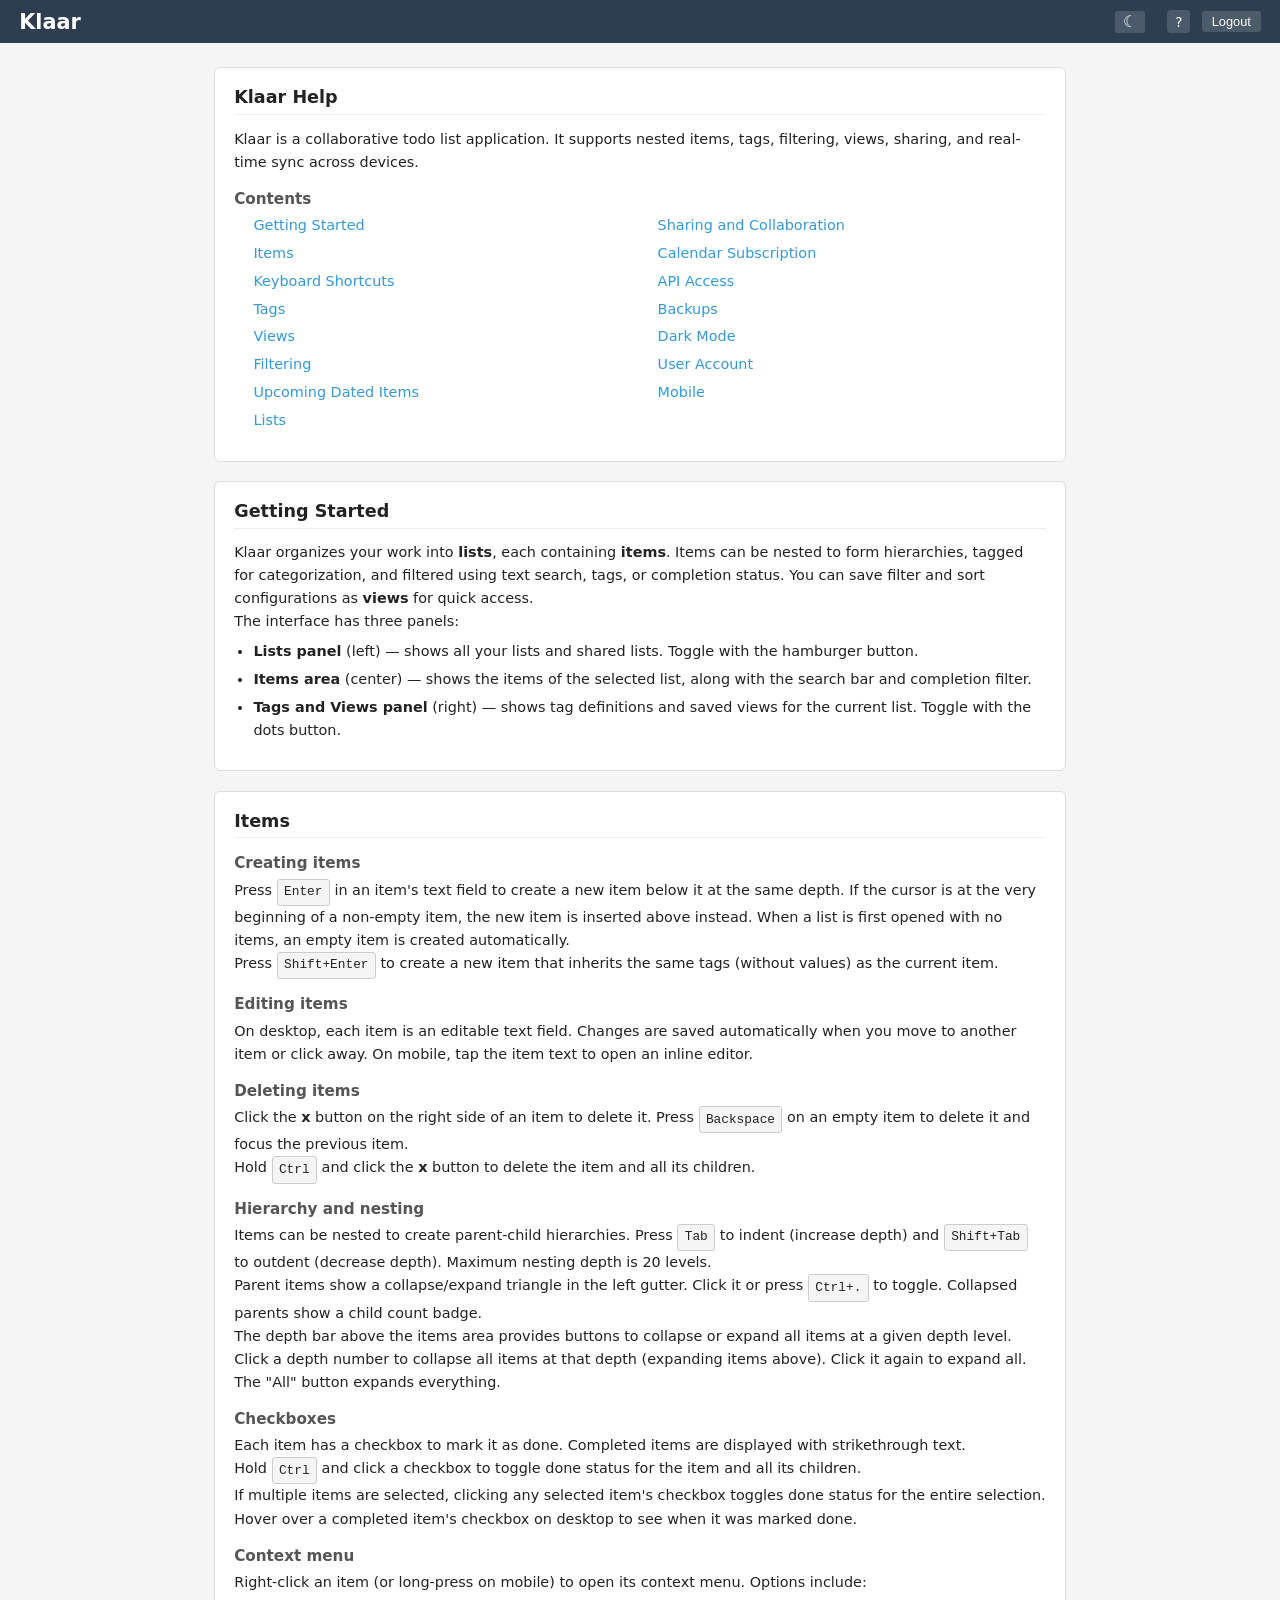
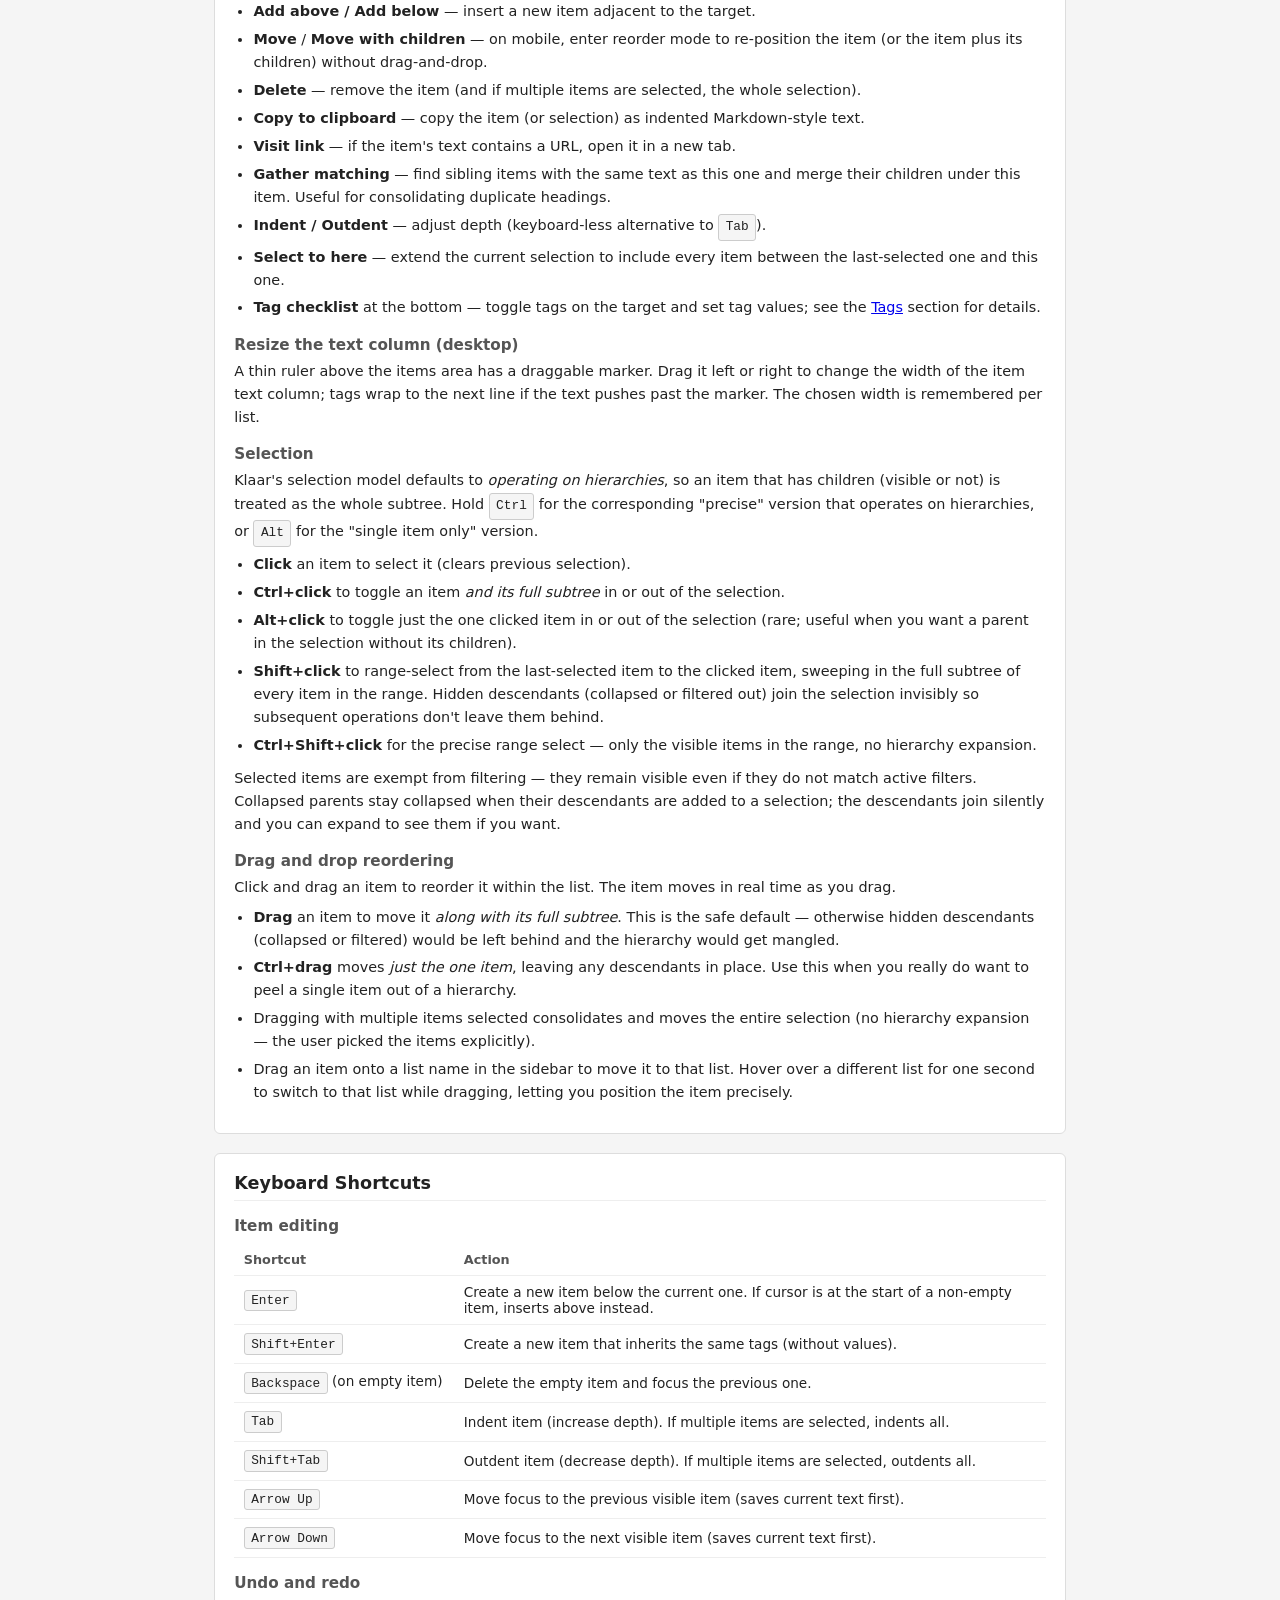
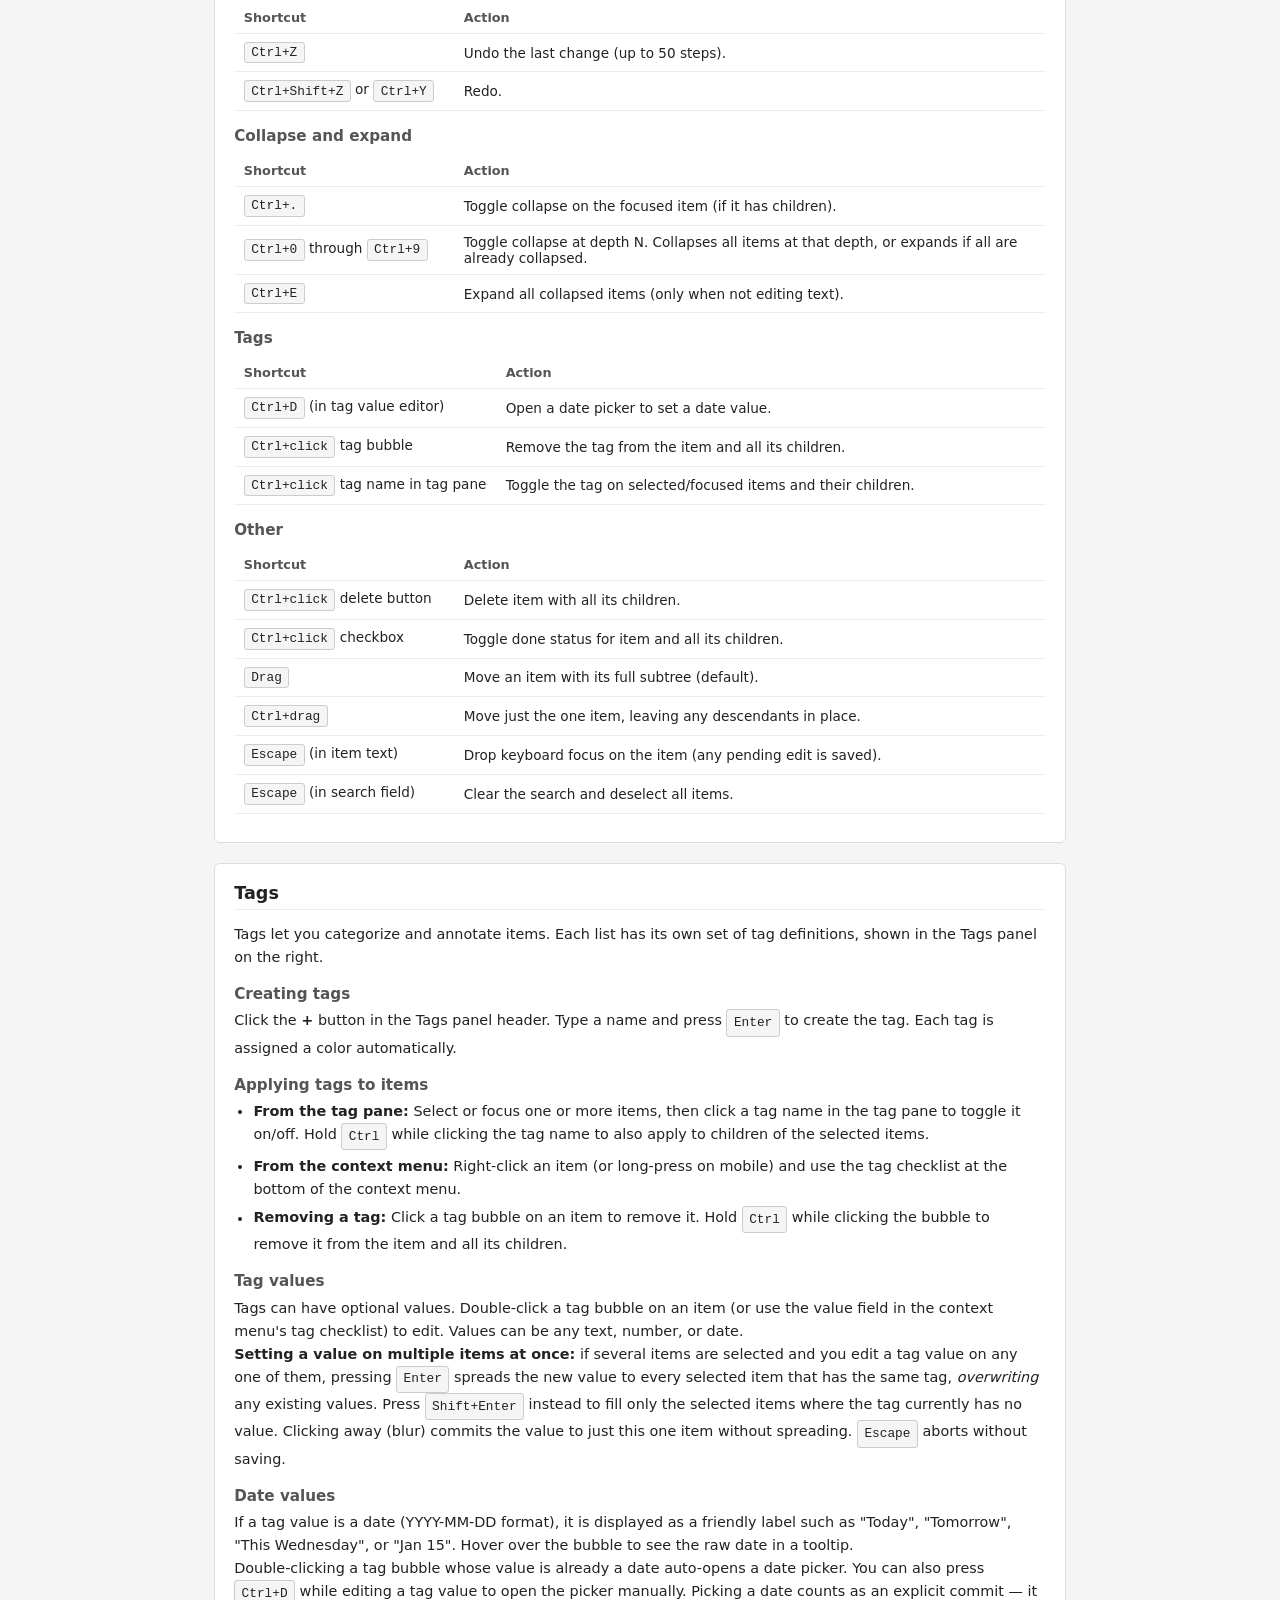
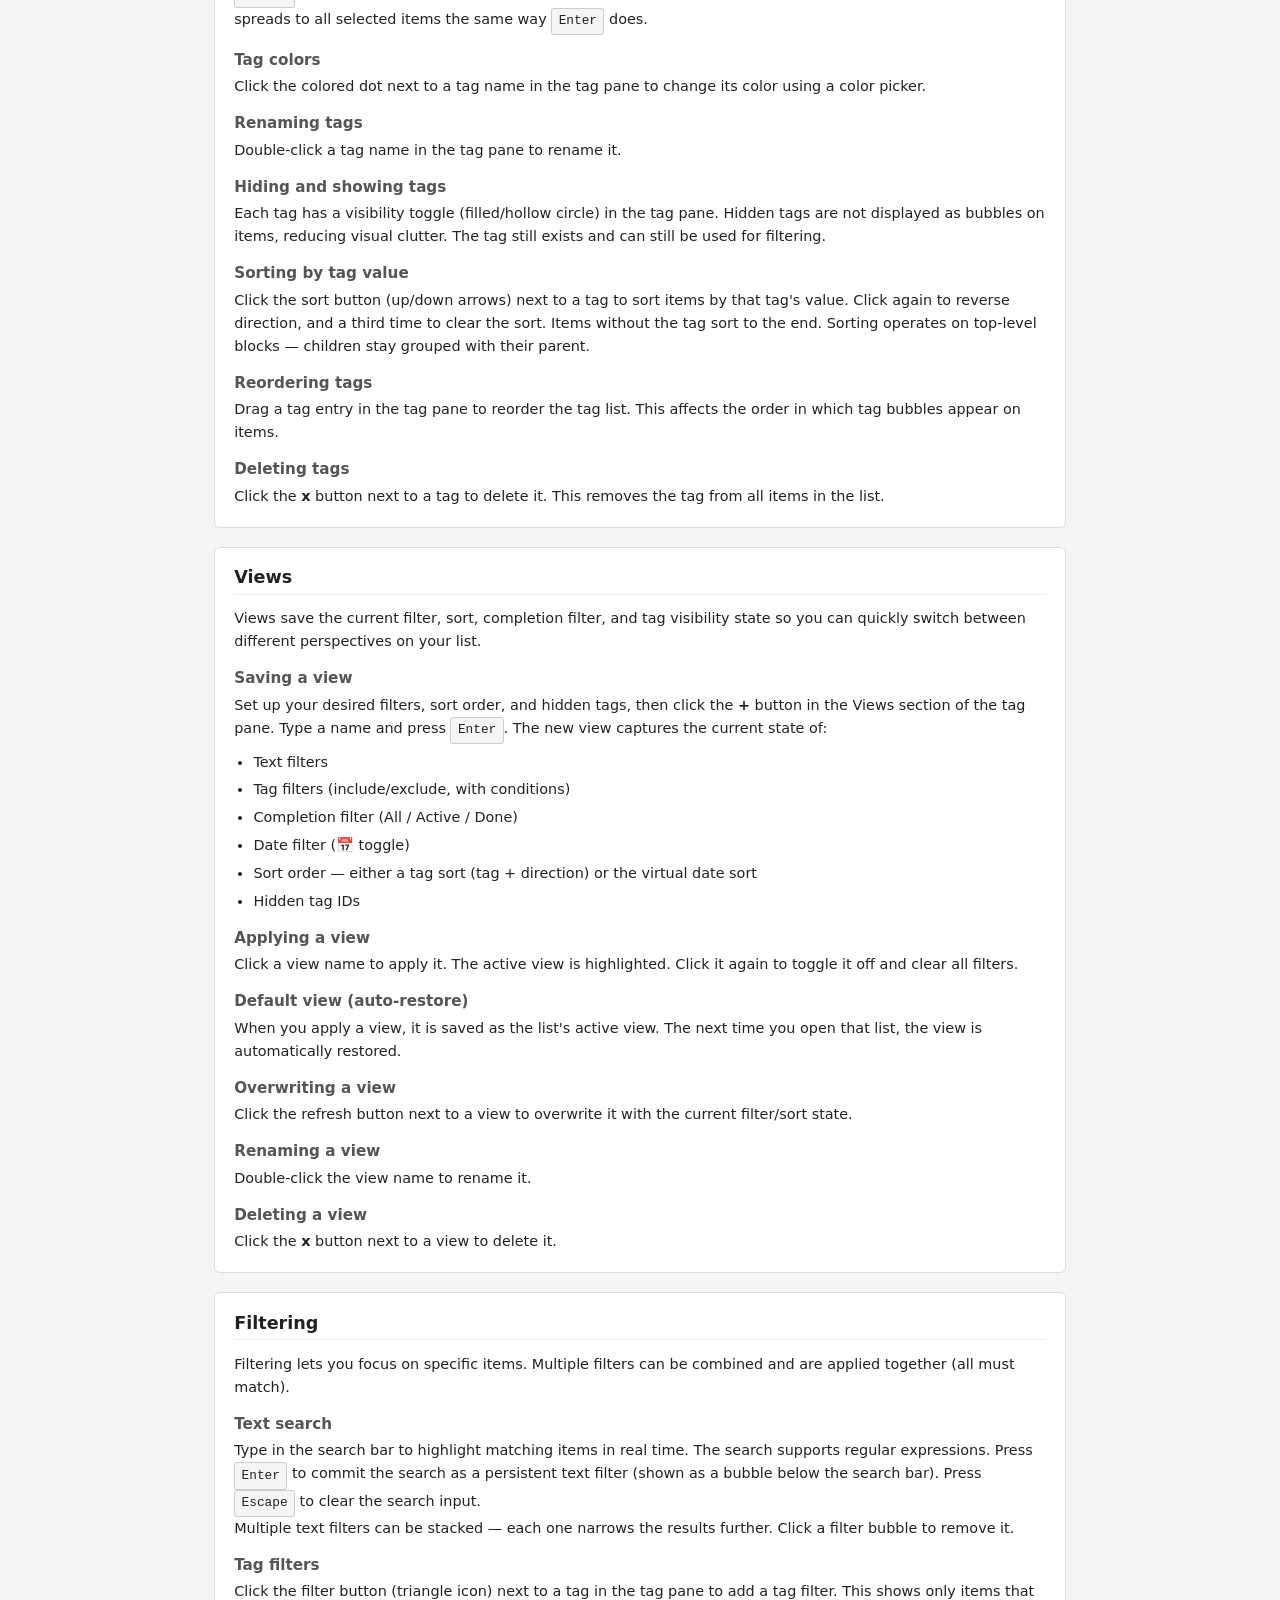
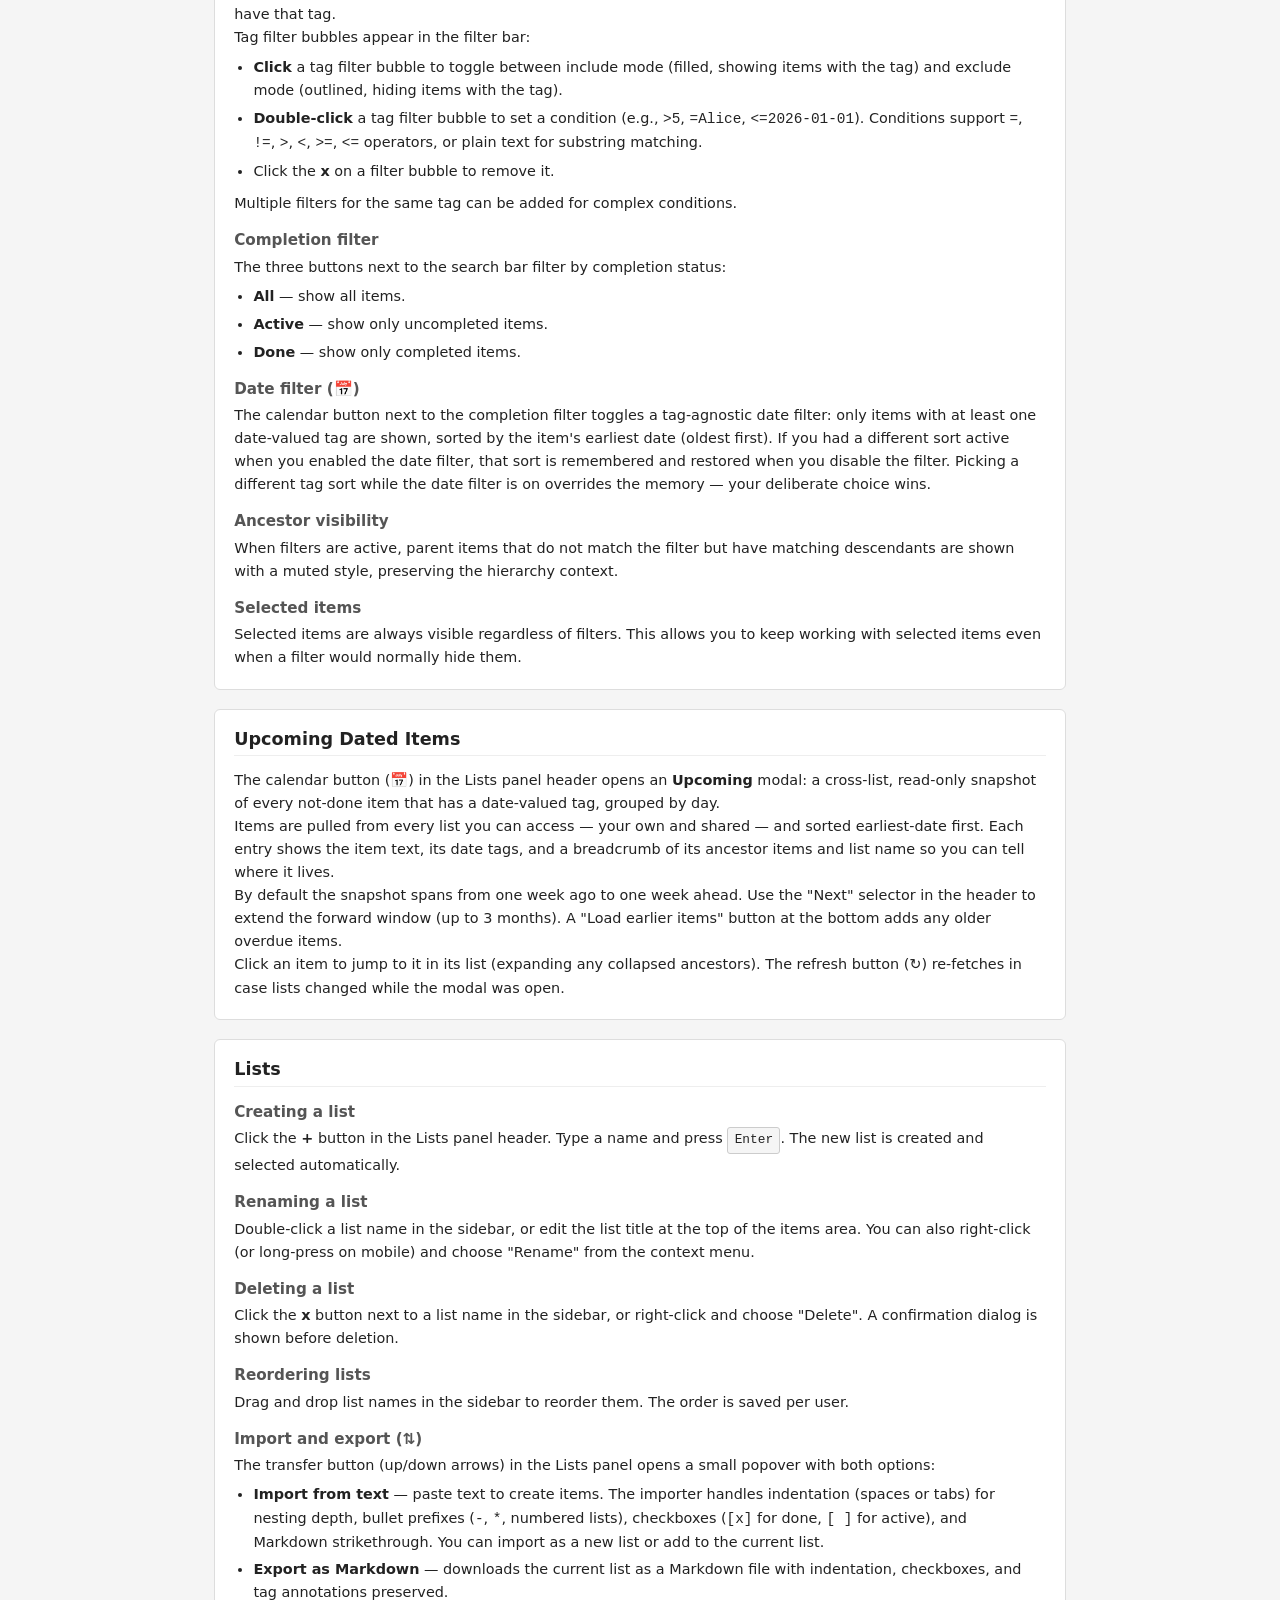
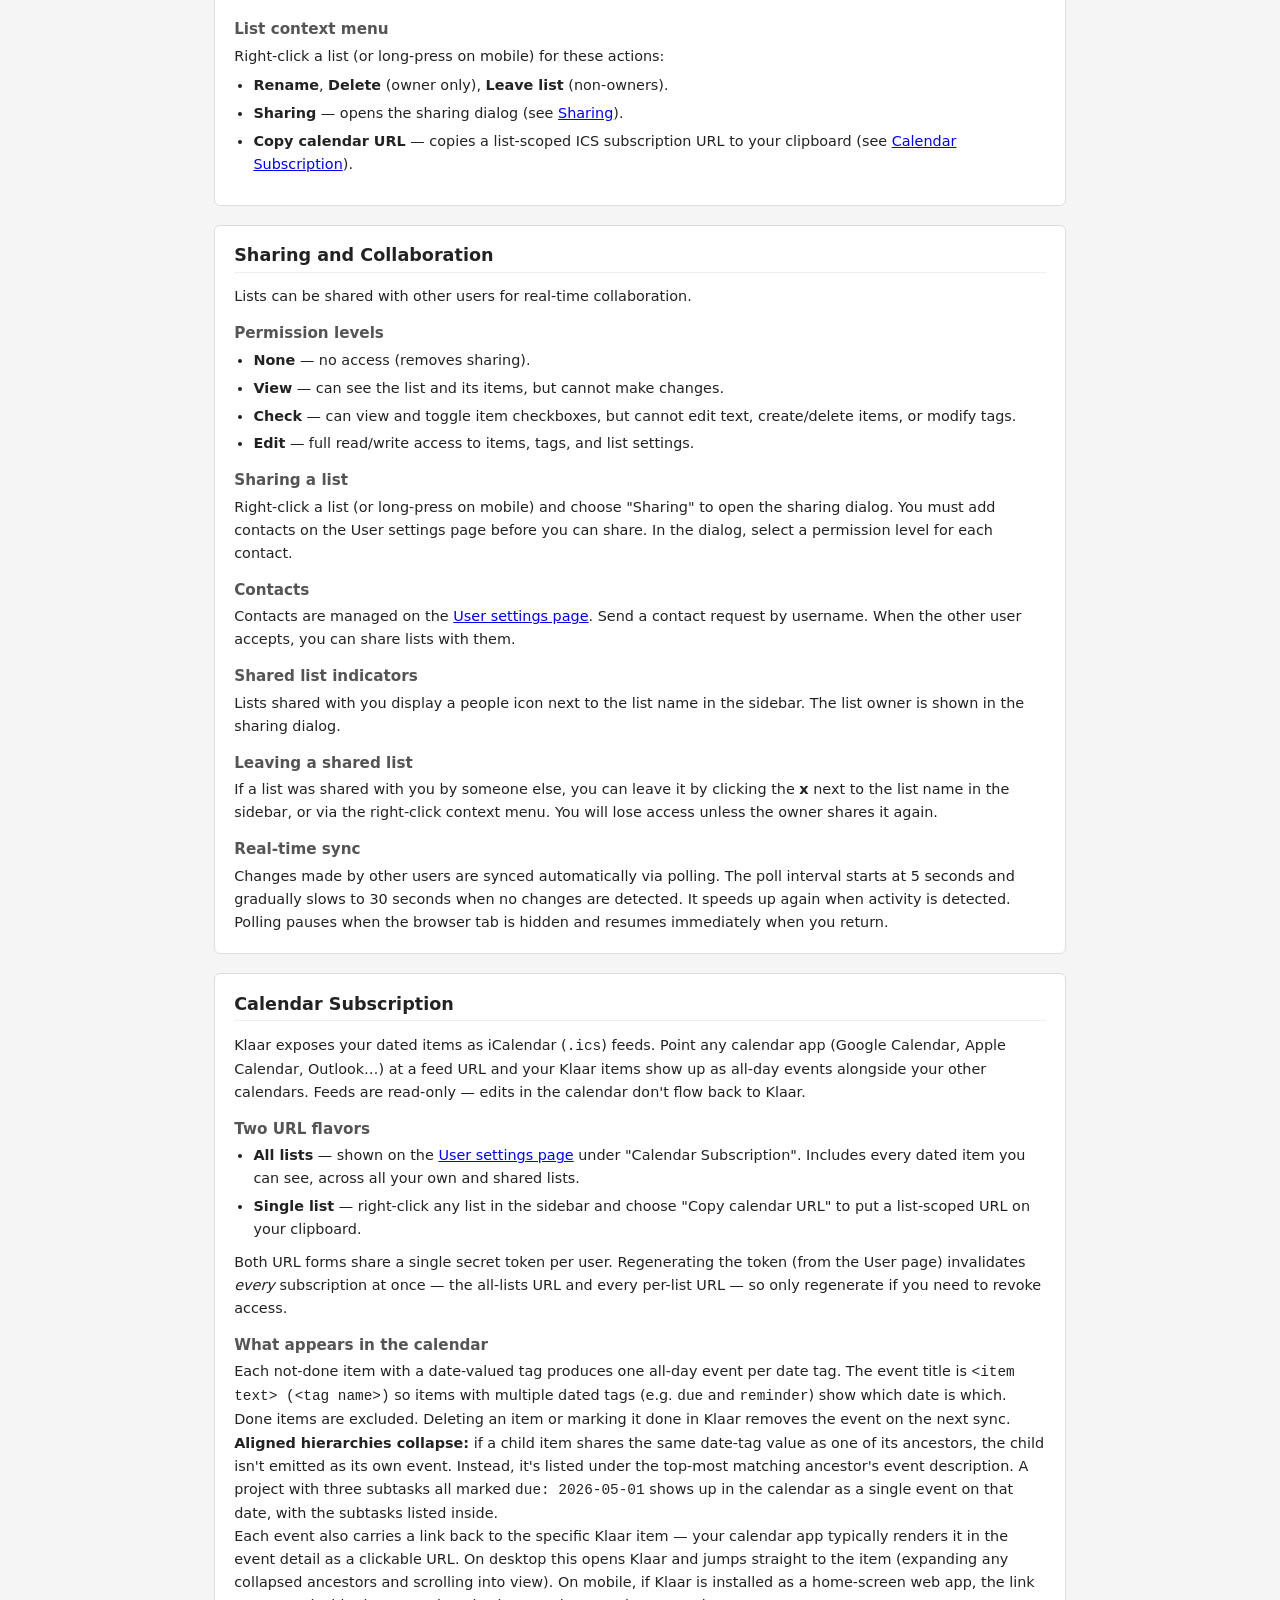
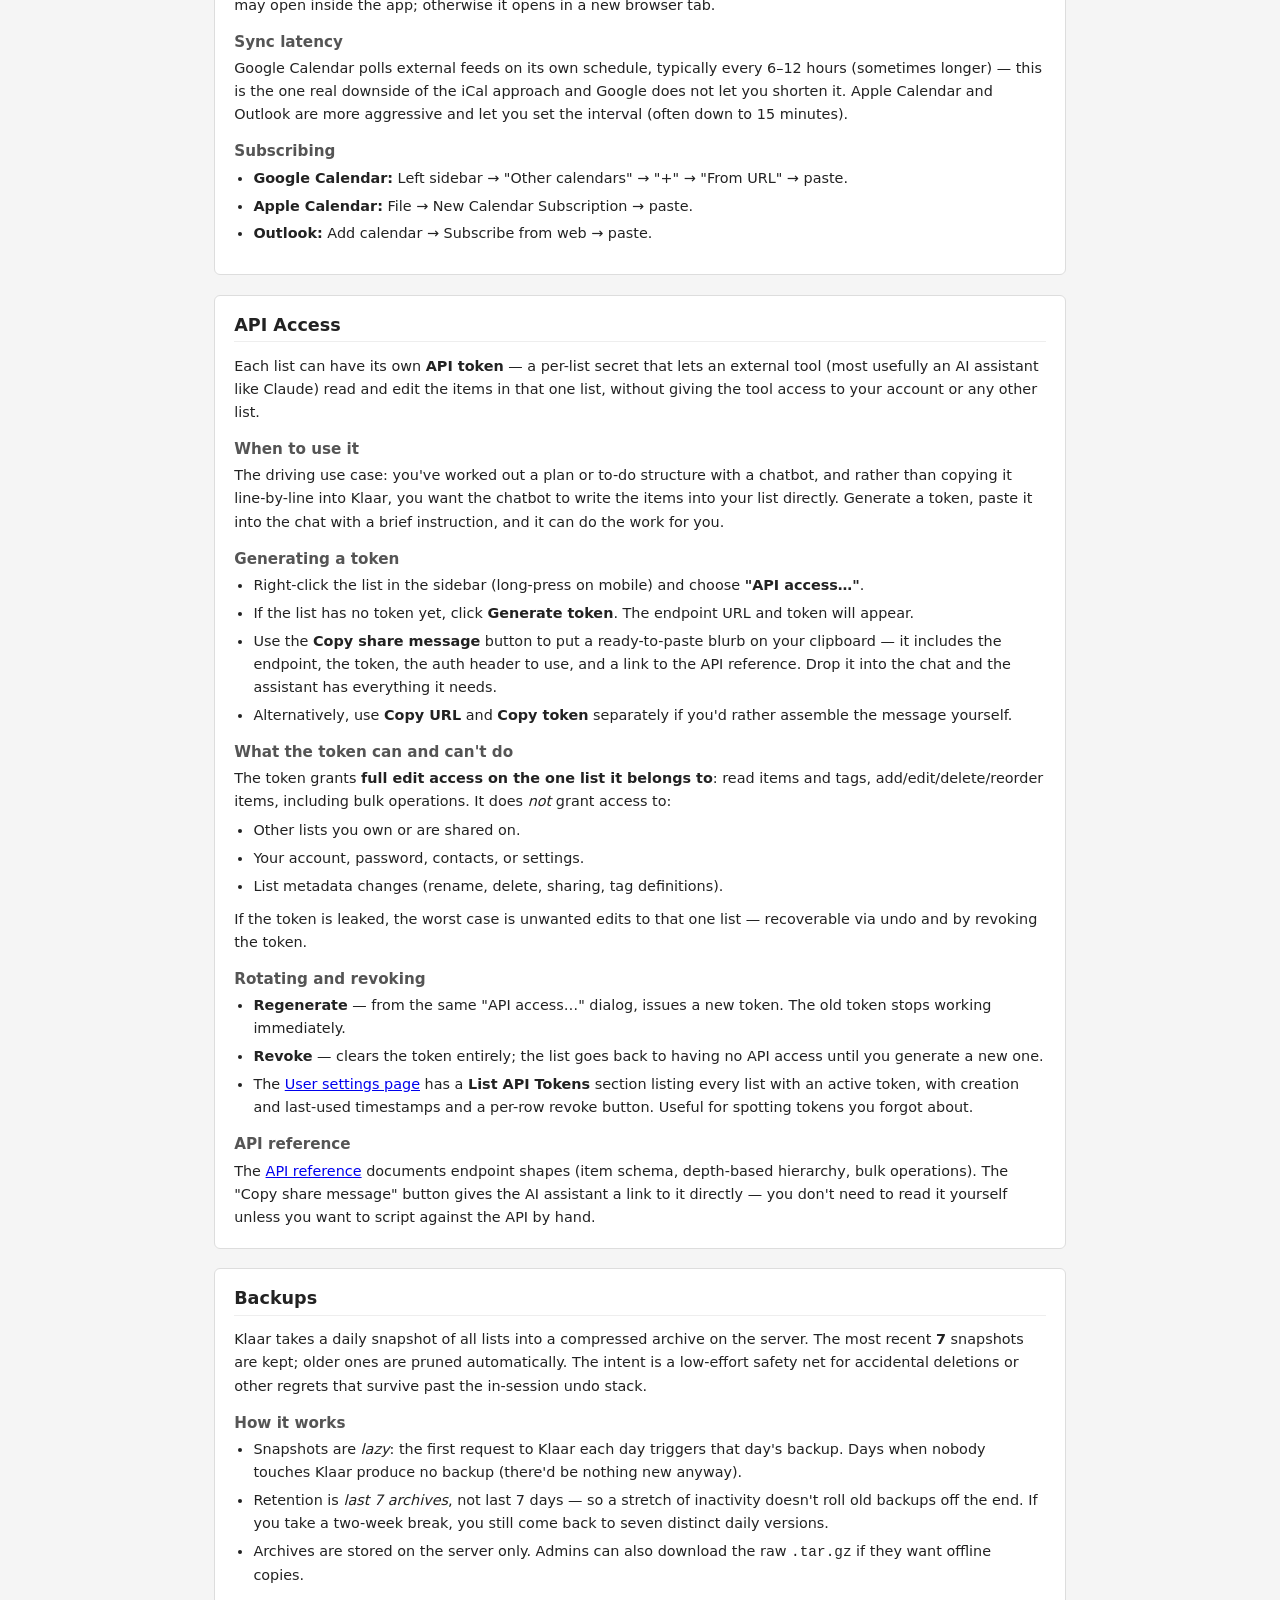
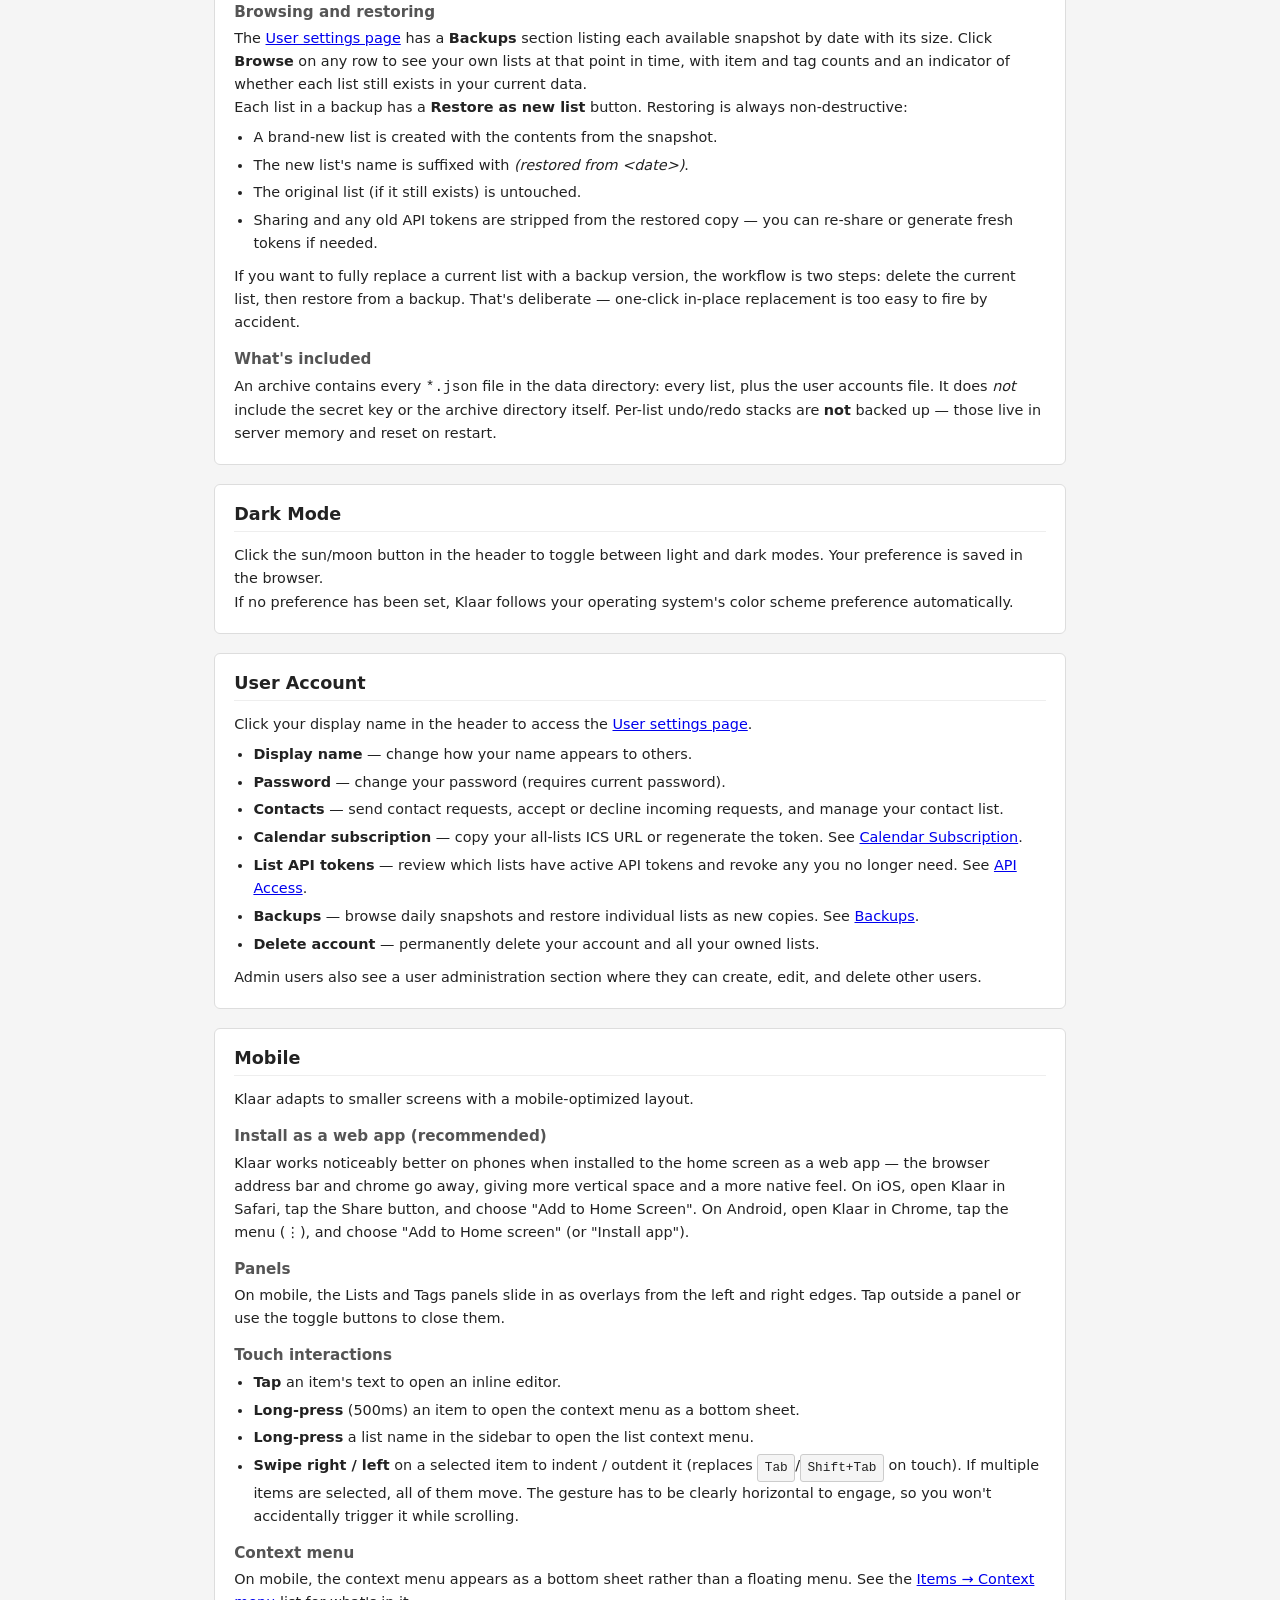
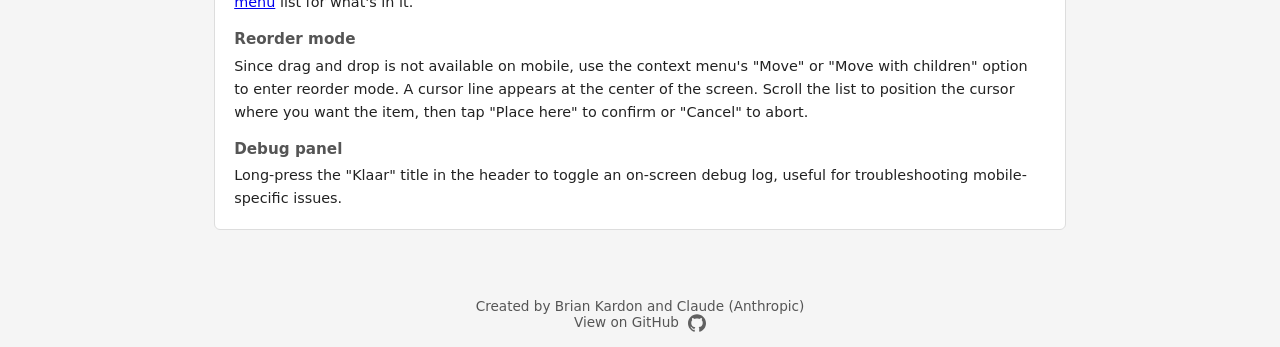
==== static/help.html @ efba0e30 "Auto-blur item text on multi-select; Escape to drop focus (v0.16.4) When a click expands the selecti" ====
<!DOCTYPE html>
<html lang="en">
<head>
  <meta charset="UTF-8">
  <meta name="viewport" content="width=device-width, initial-scale=1.0">
  <title>Klaar - Help</title>
  <link rel="icon" type="image/png" href="/static/favicon.png">
  <link rel="stylesheet" href="/static/style.css">
  <script>
    (function() {
      var t = localStorage.getItem("klaar-theme");
      if (t) document.documentElement.setAttribute("data-theme", t);
      else if (matchMedia("(prefers-color-scheme: dark)").matches)
        document.documentElement.setAttribute("data-theme", "dark");
    })();
  </script>
  <style>
    main.help-main {
      display: block;
      max-width: 900px;
      margin: 0 auto;
      padding: 1.5rem;
      height: auto;
      overflow-y: auto;
    }

    .section {
      background: var(--bg-sidebar);
      border: 1px solid var(--border-light);
      border-radius: 6px;
      padding: 1.2rem;
      margin-bottom: 1.2rem;
    }

    .section h2 {
      font-size: 1.1rem;
      font-weight: 600;
      margin-bottom: 0.8rem;
      padding-bottom: 0.4rem;
      border-bottom: 1px solid var(--border-lighter);
    }

    .section h3 {
      font-size: 0.95rem;
      font-weight: 600;
      margin-top: 1rem;
      margin-bottom: 0.4rem;
      color: var(--text-secondary);
    }

    .section p, .section li {
      font-size: 0.9rem;
      color: var(--text-primary);
      line-height: 1.6;
    }

    .section ul {
      margin: 0.4rem 0 0.6rem 1.2rem;
      padding: 0;
    }

    .section li {
      margin-bottom: 0.3rem;
    }

    kbd {
      display: inline-block;
      padding: 0.15rem 0.4rem;
      font-size: 0.8rem;
      font-family: monospace;
      color: var(--text-primary);
      background: var(--bg-body);
      border: 1px solid var(--border-input);
      border-radius: 3px;
      white-space: nowrap;
    }

    .shortcut-table {
      width: 100%;
      border-collapse: collapse;
      font-size: 0.85rem;
      margin: 0.6rem 0;
    }

    .shortcut-table th,
    .shortcut-table td {
      text-align: left;
      padding: 0.5rem 0.6rem;
      border-bottom: 1px solid var(--border-lighter);
    }

    .shortcut-table th {
      font-weight: 600;
      color: var(--text-secondary);
      font-size: 0.8rem;
    }

    .shortcut-table tr:hover td {
      background: var(--bg-item-hover);
    }

    .shortcut-table td:first-child {
      white-space: nowrap;
      width: 220px;
    }

    header {
      position: sticky;
      top: 0;
      z-index: 100;
    }


    .toc {
      list-style: none;
      padding: 0;
      margin: 0;
      columns: 2;
    }

    .toc li {
      margin-bottom: 0.3rem;
    }

    .toc a {
      color: var(--accent-primary);
      text-decoration: none;
      font-size: 0.9rem;
    }

    .toc a:hover {
      text-decoration: underline;
    }

    .help-footer {
      text-align: center;
      padding: 1.5rem 0;
      font-size: 0.85rem;
      color: var(--text-secondary);
    }

    .help-footer a {
      color: var(--text-secondary);
      text-decoration: none;
    }

    .help-footer a:hover {
      color: var(--text-primary);
    }

    .github-icon {
      display: inline-block;
      vertical-align: middle;
      width: 18px;
      height: 18px;
      margin-left: 0.3rem;
      opacity: 0.6;
    }

    .help-footer a:hover .github-icon {
      opacity: 1;
    }

    [data-theme="dark"] .github-icon {
      filter: invert(1);
    }

    @media (prefers-color-scheme: dark) {
      :root:not([data-theme="light"]) .github-icon {
        filter: invert(1);
      }
    }

    .hidden { display: none !important; }

    @media (max-width: 768px) {
      main.help-main {
        padding: 1rem;
      }

      .toc {
        columns: 1;
      }

      .shortcut-table td:first-child {
        width: auto;
      }
    }
  </style>
</head>
<body>
  <header>
    <div class="header-left">
      <a href="/" style="color: inherit; text-decoration: none; font-size: 1.3rem; font-weight: 600;">Klaar</a>
    </div>
    <div class="header-right">
      <button id="btn-theme-toggle" title="Toggle dark mode"></button>
      <a id="user-display" href="/user" style="color: inherit; text-decoration: none;"></a>
      <a href="/help" title="Help" style="color: inherit; text-decoration: none; background: var(--header-btn-bg); border: none; border-radius: 4px; padding: 0.2rem 0.5rem; font-size: 0.85rem; cursor: pointer;">?</a>
      <button id="btn-logout" title="Log out">Logout</button>
    </div>
  </header>

  <main class="help-main">

    <!-- Table of Contents -->
    <div class="section">
      <h2>Klaar Help</h2>
      <p>Klaar is a collaborative todo list application. It supports nested items, tags, filtering, views, sharing, and real-time sync across devices.</p>
      <h3>Contents</h3>
      <ul class="toc">
        <li><a href="#getting-started">Getting Started</a></li>
        <li><a href="#items">Items</a></li>
        <li><a href="#keyboard-shortcuts">Keyboard Shortcuts</a></li>
        <li><a href="#tags">Tags</a></li>
        <li><a href="#views">Views</a></li>
        <li><a href="#filtering">Filtering</a></li>
        <li><a href="#upcoming">Upcoming Dated Items</a></li>
        <li><a href="#lists">Lists</a></li>
        <li><a href="#sharing">Sharing and Collaboration</a></li>
        <li><a href="#calendar">Calendar Subscription</a></li>
        <li><a href="#api-access">API Access</a></li>
        <li><a href="#backups">Backups</a></li>
        <li><a href="#dark-mode">Dark Mode</a></li>
        <li><a href="#user-account">User Account</a></li>
        <li><a href="#mobile">Mobile</a></li>
      </ul>
    </div>

    <!-- Getting Started -->
    <div class="section" id="getting-started">
      <h2>Getting Started</h2>
      <p>Klaar organizes your work into <strong>lists</strong>, each containing <strong>items</strong>. Items can be nested to form hierarchies, tagged for categorization, and filtered using text search, tags, or completion status. You can save filter and sort configurations as <strong>views</strong> for quick access.</p>
      <p>The interface has three panels:</p>
      <ul>
        <li><strong>Lists panel</strong> (left) &mdash; shows all your lists and shared lists. Toggle with the hamburger button.</li>
        <li><strong>Items area</strong> (center) &mdash; shows the items of the selected list, along with the search bar and completion filter.</li>
        <li><strong>Tags and Views panel</strong> (right) &mdash; shows tag definitions and saved views for the current list. Toggle with the dots button.</li>
      </ul>
    </div>

    <!-- Items -->
    <div class="section" id="items">
      <h2>Items</h2>

      <h3>Creating items</h3>
      <p>Press <kbd>Enter</kbd> in an item's text field to create a new item below it at the same depth. If the cursor is at the very beginning of a non-empty item, the new item is inserted above instead. When a list is first opened with no items, an empty item is created automatically.</p>
      <p>Press <kbd>Shift+Enter</kbd> to create a new item that inherits the same tags (without values) as the current item.</p>

      <h3>Editing items</h3>
      <p>On desktop, each item is an editable text field. Changes are saved automatically when you move to another item or click away. On mobile, tap the item text to open an inline editor.</p>

      <h3>Deleting items</h3>
      <p>Click the <strong>x</strong> button on the right side of an item to delete it. Press <kbd>Backspace</kbd> on an empty item to delete it and focus the previous item.</p>
      <p>Hold <kbd>Ctrl</kbd> and click the <strong>x</strong> button to delete the item and all its children.</p>

      <h3>Hierarchy and nesting</h3>
      <p>Items can be nested to create parent-child hierarchies. Press <kbd>Tab</kbd> to indent (increase depth) and <kbd>Shift+Tab</kbd> to outdent (decrease depth). Maximum nesting depth is 20 levels.</p>
      <p>Parent items show a collapse/expand triangle in the left gutter. Click it or press <kbd>Ctrl+.</kbd> to toggle. Collapsed parents show a child count badge.</p>
      <p>The depth bar above the items area provides buttons to collapse or expand all items at a given depth level. Click a depth number to collapse all items at that depth (expanding items above). Click it again to expand all. The "All" button expands everything.</p>

      <h3>Checkboxes</h3>
      <p>Each item has a checkbox to mark it as done. Completed items are displayed with strikethrough text.</p>
      <p>Hold <kbd>Ctrl</kbd> and click a checkbox to toggle done status for the item and all its children.</p>
      <p>If multiple items are selected, clicking any selected item's checkbox toggles done status for the entire selection.</p>
      <p>Hover over a completed item's checkbox on desktop to see when it was marked done.</p>

      <h3>Context menu</h3>
      <p>Right-click an item (or long-press on mobile) to open its context menu. Options include:</p>
      <ul>
        <li><strong>Add above / Add below</strong> &mdash; insert a new item adjacent to the target.</li>
        <li><strong>Move</strong> / <strong>Move with children</strong> &mdash; on mobile, enter reorder mode to re-position the item (or the item plus its children) without drag-and-drop.</li>
        <li><strong>Delete</strong> &mdash; remove the item (and if multiple items are selected, the whole selection).</li>
        <li><strong>Copy to clipboard</strong> &mdash; copy the item (or selection) as indented Markdown-style text.</li>
        <li><strong>Visit link</strong> &mdash; if the item's text contains a URL, open it in a new tab.</li>
        <li><strong>Gather matching</strong> &mdash; find sibling items with the same text as this one and merge their children under this item. Useful for consolidating duplicate headings.</li>
        <li><strong>Indent / Outdent</strong> &mdash; adjust depth (keyboard-less alternative to <kbd>Tab</kbd>).</li>
        <li><strong>Select to here</strong> &mdash; extend the current selection to include every item between the last-selected one and this one.</li>
        <li><strong>Tag checklist</strong> at the bottom &mdash; toggle tags on the target and set tag values; see the <a href="#tags">Tags</a> section for details.</li>
      </ul>

      <h3>Resize the text column (desktop)</h3>
      <p>A thin ruler above the items area has a draggable marker. Drag it left or right to change the width of the item text column; tags wrap to the next line if the text pushes past the marker. The chosen width is remembered per list.</p>

      <h3>Selection</h3>
      <p>Klaar's selection model defaults to <em>operating on hierarchies</em>, so an item that has children (visible or not) is treated as the whole subtree. Hold <kbd>Ctrl</kbd> for the corresponding "precise" version that operates on hierarchies, or <kbd>Alt</kbd> for the "single item only" version.</p>
      <ul>
        <li><strong>Click</strong> an item to select it (clears previous selection).</li>
        <li><strong>Ctrl+click</strong> to toggle an item <em>and its full subtree</em> in or out of the selection.</li>
        <li><strong>Alt+click</strong> to toggle just the one clicked item in or out of the selection (rare; useful when you want a parent in the selection without its children).</li>
        <li><strong>Shift+click</strong> to range-select from the last-selected item to the clicked item, sweeping in the full subtree of every item in the range. Hidden descendants (collapsed or filtered out) join the selection invisibly so subsequent operations don't leave them behind.</li>
        <li><strong>Ctrl+Shift+click</strong> for the precise range select &mdash; only the visible items in the range, no hierarchy expansion.</li>
      </ul>
      <p>Selected items are exempt from filtering &mdash; they remain visible even if they do not match active filters. Collapsed parents stay collapsed when their descendants are added to a selection; the descendants join silently and you can expand to see them if you want.</p>

      <h3>Drag and drop reordering</h3>
      <p>Click and drag an item to reorder it within the list. The item moves in real time as you drag.</p>
      <ul>
        <li><strong>Drag</strong> an item to move it <em>along with its full subtree</em>. This is the safe default &mdash; otherwise hidden descendants (collapsed or filtered) would be left behind and the hierarchy would get mangled.</li>
        <li><strong>Ctrl+drag</strong> moves <em>just the one item</em>, leaving any descendants in place. Use this when you really do want to peel a single item out of a hierarchy.</li>
        <li>Dragging with multiple items selected consolidates and moves the entire selection (no hierarchy expansion &mdash; the user picked the items explicitly).</li>
        <li>Drag an item onto a list name in the sidebar to move it to that list. Hover over a different list for one second to switch to that list while dragging, letting you position the item precisely.</li>
      </ul>
    </div>

    <!-- Keyboard Shortcuts -->
    <div class="section" id="keyboard-shortcuts">
      <h2>Keyboard Shortcuts</h2>

      <h3>Item editing</h3>
      <table class="shortcut-table">
        <thead>
          <tr><th>Shortcut</th><th>Action</th></tr>
        </thead>
        <tbody>
          <tr><td><kbd>Enter</kbd></td><td>Create a new item below the current one. If cursor is at the start of a non-empty item, inserts above instead.</td></tr>
          <tr><td><kbd>Shift+Enter</kbd></td><td>Create a new item that inherits the same tags (without values).</td></tr>
          <tr><td><kbd>Backspace</kbd> (on empty item)</td><td>Delete the empty item and focus the previous one.</td></tr>
          <tr><td><kbd>Tab</kbd></td><td>Indent item (increase depth). If multiple items are selected, indents all.</td></tr>
          <tr><td><kbd>Shift+Tab</kbd></td><td>Outdent item (decrease depth). If multiple items are selected, outdents all.</td></tr>
          <tr><td><kbd>Arrow Up</kbd></td><td>Move focus to the previous visible item (saves current text first).</td></tr>
          <tr><td><kbd>Arrow Down</kbd></td><td>Move focus to the next visible item (saves current text first).</td></tr>
        </tbody>
      </table>

      <h3>Undo and redo</h3>
      <table class="shortcut-table">
        <thead>
          <tr><th>Shortcut</th><th>Action</th></tr>
        </thead>
        <tbody>
          <tr><td><kbd>Ctrl+Z</kbd></td><td>Undo the last change (up to 50 steps).</td></tr>
          <tr><td><kbd>Ctrl+Shift+Z</kbd> or <kbd>Ctrl+Y</kbd></td><td>Redo.</td></tr>
        </tbody>
      </table>

      <h3>Collapse and expand</h3>
      <table class="shortcut-table">
        <thead>
          <tr><th>Shortcut</th><th>Action</th></tr>
        </thead>
        <tbody>
          <tr><td><kbd>Ctrl+.</kbd></td><td>Toggle collapse on the focused item (if it has children).</td></tr>
          <tr><td><kbd>Ctrl+0</kbd> through <kbd>Ctrl+9</kbd></td><td>Toggle collapse at depth N. Collapses all items at that depth, or expands if all are already collapsed.</td></tr>
          <tr><td><kbd>Ctrl+E</kbd></td><td>Expand all collapsed items (only when not editing text).</td></tr>
        </tbody>
      </table>

      <h3>Tags</h3>
      <table class="shortcut-table">
        <thead>
          <tr><th>Shortcut</th><th>Action</th></tr>
        </thead>
        <tbody>
          <tr><td><kbd>Ctrl+D</kbd> (in tag value editor)</td><td>Open a date picker to set a date value.</td></tr>
          <tr><td><kbd>Ctrl+click</kbd> tag bubble</td><td>Remove the tag from the item and all its children.</td></tr>
          <tr><td><kbd>Ctrl+click</kbd> tag name in tag pane</td><td>Toggle the tag on selected/focused items and their children.</td></tr>
        </tbody>
      </table>

      <h3>Other</h3>
      <table class="shortcut-table">
        <thead>
          <tr><th>Shortcut</th><th>Action</th></tr>
        </thead>
        <tbody>
          <tr><td><kbd>Ctrl+click</kbd> delete button</td><td>Delete item with all its children.</td></tr>
          <tr><td><kbd>Ctrl+click</kbd> checkbox</td><td>Toggle done status for item and all its children.</td></tr>
          <tr><td><kbd>Drag</kbd></td><td>Move an item with its full subtree (default).</td></tr>
          <tr><td><kbd>Ctrl+drag</kbd></td><td>Move just the one item, leaving any descendants in place.</td></tr>
          <tr><td><kbd>Escape</kbd> (in item text)</td><td>Drop keyboard focus on the item (any pending edit is saved).</td></tr>
          <tr><td><kbd>Escape</kbd> (in search field)</td><td>Clear the search and deselect all items.</td></tr>
        </tbody>
      </table>
    </div>

    <!-- Tags -->
    <div class="section" id="tags">
      <h2>Tags</h2>
      <p>Tags let you categorize and annotate items. Each list has its own set of tag definitions, shown in the Tags panel on the right.</p>

      <h3>Creating tags</h3>
      <p>Click the <strong>+</strong> button in the Tags panel header. Type a name and press <kbd>Enter</kbd> to create the tag. Each tag is assigned a color automatically.</p>

      <h3>Applying tags to items</h3>
      <ul>
        <li><strong>From the tag pane:</strong> Select or focus one or more items, then click a tag name in the tag pane to toggle it on/off. Hold <kbd>Ctrl</kbd> while clicking the tag name to also apply to children of the selected items.</li>
        <li><strong>From the context menu:</strong> Right-click an item (or long-press on mobile) and use the tag checklist at the bottom of the context menu.</li>
        <li><strong>Removing a tag:</strong> Click a tag bubble on an item to remove it. Hold <kbd>Ctrl</kbd> while clicking the bubble to remove it from the item and all its children.</li>
      </ul>

      <h3>Tag values</h3>
      <p>Tags can have optional values. Double-click a tag bubble on an item (or use the value field in the context menu's tag checklist) to edit. Values can be any text, number, or date.</p>
      <p><strong>Setting a value on multiple items at once:</strong> if several items are selected and you edit a tag value on any one of them, pressing <kbd>Enter</kbd> spreads the new value to every selected item that has the same tag, <em>overwriting</em> any existing values. Press <kbd>Shift+Enter</kbd> instead to fill only the selected items where the tag currently has no value. Clicking away (blur) commits the value to just this one item without spreading. <kbd>Escape</kbd> aborts without saving.</p>

      <h3>Date values</h3>
      <p>If a tag value is a date (YYYY-MM-DD format), it is displayed as a friendly label such as "Today", "Tomorrow", "This Wednesday", or "Jan 15". Hover over the bubble to see the raw date in a tooltip.</p>
      <p>Double-clicking a tag bubble whose value is already a date auto-opens a date picker. You can also press <kbd>Ctrl+D</kbd> while editing a tag value to open the picker manually. Picking a date counts as an explicit commit &mdash; it spreads to all selected items the same way <kbd>Enter</kbd> does.</p>

      <h3>Tag colors</h3>
      <p>Click the colored dot next to a tag name in the tag pane to change its color using a color picker.</p>

      <h3>Renaming tags</h3>
      <p>Double-click a tag name in the tag pane to rename it.</p>

      <h3>Hiding and showing tags</h3>
      <p>Each tag has a visibility toggle (filled/hollow circle) in the tag pane. Hidden tags are not displayed as bubbles on items, reducing visual clutter. The tag still exists and can still be used for filtering.</p>

      <h3>Sorting by tag value</h3>
      <p>Click the sort button (up/down arrows) next to a tag to sort items by that tag's value. Click again to reverse direction, and a third time to clear the sort. Items without the tag sort to the end. Sorting operates on top-level blocks &mdash; children stay grouped with their parent.</p>

      <h3>Reordering tags</h3>
      <p>Drag a tag entry in the tag pane to reorder the tag list. This affects the order in which tag bubbles appear on items.</p>

      <h3>Deleting tags</h3>
      <p>Click the <strong>x</strong> button next to a tag to delete it. This removes the tag from all items in the list.</p>
    </div>

    <!-- Views -->
    <div class="section" id="views">
      <h2>Views</h2>
      <p>Views save the current filter, sort, completion filter, and tag visibility state so you can quickly switch between different perspectives on your list.</p>

      <h3>Saving a view</h3>
      <p>Set up your desired filters, sort order, and hidden tags, then click the <strong>+</strong> button in the Views section of the tag pane. Type a name and press <kbd>Enter</kbd>. The new view captures the current state of:</p>
      <ul>
        <li>Text filters</li>
        <li>Tag filters (include/exclude, with conditions)</li>
        <li>Completion filter (All / Active / Done)</li>
        <li>Date filter (📅 toggle)</li>
        <li>Sort order &mdash; either a tag sort (tag + direction) or the virtual date sort</li>
        <li>Hidden tag IDs</li>
      </ul>

      <h3>Applying a view</h3>
      <p>Click a view name to apply it. The active view is highlighted. Click it again to toggle it off and clear all filters.</p>

      <h3>Default view (auto-restore)</h3>
      <p>When you apply a view, it is saved as the list's active view. The next time you open that list, the view is automatically restored.</p>

      <h3>Overwriting a view</h3>
      <p>Click the refresh button next to a view to overwrite it with the current filter/sort state.</p>

      <h3>Renaming a view</h3>
      <p>Double-click the view name to rename it.</p>

      <h3>Deleting a view</h3>
      <p>Click the <strong>x</strong> button next to a view to delete it.</p>
    </div>

    <!-- Filtering -->
    <div class="section" id="filtering">
      <h2>Filtering</h2>
      <p>Filtering lets you focus on specific items. Multiple filters can be combined and are applied together (all must match).</p>

      <h3>Text search</h3>
      <p>Type in the search bar to highlight matching items in real time. The search supports regular expressions. Press <kbd>Enter</kbd> to commit the search as a persistent text filter (shown as a bubble below the search bar). Press <kbd>Escape</kbd> to clear the search input.</p>
      <p>Multiple text filters can be stacked &mdash; each one narrows the results further. Click a filter bubble to remove it.</p>

      <h3>Tag filters</h3>
      <p>Click the filter button (triangle icon) next to a tag in the tag pane to add a tag filter. This shows only items that have that tag.</p>
      <p>Tag filter bubbles appear in the filter bar:</p>
      <ul>
        <li><strong>Click</strong> a tag filter bubble to toggle between include mode (filled, showing items with the tag) and exclude mode (outlined, hiding items with the tag).</li>
        <li><strong>Double-click</strong> a tag filter bubble to set a condition (e.g., <code>&gt;5</code>, <code>=Alice</code>, <code>&lt;=2026-01-01</code>). Conditions support <code>=</code>, <code>!=</code>, <code>&gt;</code>, <code>&lt;</code>, <code>&gt;=</code>, <code>&lt;=</code> operators, or plain text for substring matching.</li>
        <li>Click the <strong>x</strong> on a filter bubble to remove it.</li>
      </ul>
      <p>Multiple filters for the same tag can be added for complex conditions.</p>

      <h3>Completion filter</h3>
      <p>The three buttons next to the search bar filter by completion status:</p>
      <ul>
        <li><strong>All</strong> &mdash; show all items.</li>
        <li><strong>Active</strong> &mdash; show only uncompleted items.</li>
        <li><strong>Done</strong> &mdash; show only completed items.</li>
      </ul>

      <h3>Date filter (📅)</h3>
      <p>The calendar button next to the completion filter toggles a tag-agnostic date filter: only items with at least one date-valued tag are shown, sorted by the item's earliest date (oldest first). If you had a different sort active when you enabled the date filter, that sort is remembered and restored when you disable the filter. Picking a different tag sort while the date filter is on overrides the memory &mdash; your deliberate choice wins.</p>

      <h3>Ancestor visibility</h3>
      <p>When filters are active, parent items that do not match the filter but have matching descendants are shown with a muted style, preserving the hierarchy context.</p>

      <h3>Selected items</h3>
      <p>Selected items are always visible regardless of filters. This allows you to keep working with selected items even when a filter would normally hide them.</p>
    </div>

    <!-- Upcoming -->
    <div class="section" id="upcoming">
      <h2>Upcoming Dated Items</h2>
      <p>The calendar button (📅) in the Lists panel header opens an <strong>Upcoming</strong> modal: a cross-list, read-only snapshot of every not-done item that has a date-valued tag, grouped by day.</p>
      <p>Items are pulled from every list you can access &mdash; your own and shared &mdash; and sorted earliest-date first. Each entry shows the item text, its date tags, and a breadcrumb of its ancestor items and list name so you can tell where it lives.</p>
      <p>By default the snapshot spans from one week ago to one week ahead. Use the "Next" selector in the header to extend the forward window (up to 3 months). A "Load earlier items" button at the bottom adds any older overdue items.</p>
      <p>Click an item to jump to it in its list (expanding any collapsed ancestors). The refresh button (↻) re-fetches in case lists changed while the modal was open.</p>
    </div>

    <!-- Lists -->
    <div class="section" id="lists">
      <h2>Lists</h2>

      <h3>Creating a list</h3>
      <p>Click the <strong>+</strong> button in the Lists panel header. Type a name and press <kbd>Enter</kbd>. The new list is created and selected automatically.</p>

      <h3>Renaming a list</h3>
      <p>Double-click a list name in the sidebar, or edit the list title at the top of the items area. You can also right-click (or long-press on mobile) and choose "Rename" from the context menu.</p>

      <h3>Deleting a list</h3>
      <p>Click the <strong>x</strong> button next to a list name in the sidebar, or right-click and choose "Delete". A confirmation dialog is shown before deletion.</p>

      <h3>Reordering lists</h3>
      <p>Drag and drop list names in the sidebar to reorder them. The order is saved per user.</p>

      <h3>Import and export (⇅)</h3>
      <p>The transfer button (up/down arrows) in the Lists panel opens a small popover with both options:</p>
      <ul>
        <li><strong>Import from text</strong> &mdash; paste text to create items. The importer handles indentation (spaces or tabs) for nesting depth, bullet prefixes (<code>-</code>, <code>*</code>, numbered lists), checkboxes (<code>[x]</code> for done, <code>[ ]</code> for active), and Markdown strikethrough. You can import as a new list or add to the current list.</li>
        <li><strong>Export as Markdown</strong> &mdash; downloads the current list as a Markdown file with indentation, checkboxes, and tag annotations preserved.</li>
      </ul>

      <h3>List context menu</h3>
      <p>Right-click a list (or long-press on mobile) for these actions:</p>
      <ul>
        <li><strong>Rename</strong>, <strong>Delete</strong> (owner only), <strong>Leave list</strong> (non-owners).</li>
        <li><strong>Sharing</strong> &mdash; opens the sharing dialog (see <a href="#sharing">Sharing</a>).</li>
        <li><strong>Copy calendar URL</strong> &mdash; copies a list-scoped ICS subscription URL to your clipboard (see <a href="#calendar">Calendar Subscription</a>).</li>
      </ul>
    </div>

    <!-- Sharing & Collaboration -->
    <div class="section" id="sharing">
      <h2>Sharing and Collaboration</h2>
      <p>Lists can be shared with other users for real-time collaboration.</p>

      <h3>Permission levels</h3>
      <ul>
        <li><strong>None</strong> &mdash; no access (removes sharing).</li>
        <li><strong>View</strong> &mdash; can see the list and its items, but cannot make changes.</li>
        <li><strong>Check</strong> &mdash; can view and toggle item checkboxes, but cannot edit text, create/delete items, or modify tags.</li>
        <li><strong>Edit</strong> &mdash; full read/write access to items, tags, and list settings.</li>
      </ul>

      <h3>Sharing a list</h3>
      <p>Right-click a list (or long-press on mobile) and choose "Sharing" to open the sharing dialog. You must add contacts on the User settings page before you can share. In the dialog, select a permission level for each contact.</p>

      <h3>Contacts</h3>
      <p>Contacts are managed on the <a href="/user">User settings page</a>. Send a contact request by username. When the other user accepts, you can share lists with them.</p>

      <h3>Shared list indicators</h3>
      <p>Lists shared with you display a people icon next to the list name in the sidebar. The list owner is shown in the sharing dialog.</p>

      <h3>Leaving a shared list</h3>
      <p>If a list was shared with you by someone else, you can leave it by clicking the <strong>x</strong> next to the list name in the sidebar, or via the right-click context menu. You will lose access unless the owner shares it again.</p>

      <h3>Real-time sync</h3>
      <p>Changes made by other users are synced automatically via polling. The poll interval starts at 5 seconds and gradually slows to 30 seconds when no changes are detected. It speeds up again when activity is detected. Polling pauses when the browser tab is hidden and resumes immediately when you return.</p>
    </div>

    <!-- Calendar Subscription -->
    <div class="section" id="calendar">
      <h2>Calendar Subscription</h2>
      <p>Klaar exposes your dated items as iCalendar (<code>.ics</code>) feeds. Point any calendar app (Google Calendar, Apple Calendar, Outlook&hellip;) at a feed URL and your Klaar items show up as all-day events alongside your other calendars. Feeds are read-only &mdash; edits in the calendar don't flow back to Klaar.</p>

      <h3>Two URL flavors</h3>
      <ul>
        <li><strong>All lists</strong> &mdash; shown on the <a href="/user">User settings page</a> under "Calendar Subscription". Includes every dated item you can see, across all your own and shared lists.</li>
        <li><strong>Single list</strong> &mdash; right-click any list in the sidebar and choose "Copy calendar URL" to put a list-scoped URL on your clipboard.</li>
      </ul>
      <p>Both URL forms share a single secret token per user. Regenerating the token (from the User page) invalidates <em>every</em> subscription at once &mdash; the all-lists URL and every per-list URL &mdash; so only regenerate if you need to revoke access.</p>

      <h3>What appears in the calendar</h3>
      <p>Each not-done item with a date-valued tag produces one all-day event per date tag. The event title is <code>&lt;item text&gt; (&lt;tag name&gt;)</code> so items with multiple dated tags (e.g. <code>due</code> and <code>reminder</code>) show which date is which. Done items are excluded. Deleting an item or marking it done in Klaar removes the event on the next sync.</p>
      <p><strong>Aligned hierarchies collapse:</strong> if a child item shares the same date-tag value as one of its ancestors, the child isn't emitted as its own event. Instead, it's listed under the top-most matching ancestor's event description. A project with three subtasks all marked <code>due: 2026-05-01</code> shows up in the calendar as a single event on that date, with the subtasks listed inside.</p>
      <p>Each event also carries a link back to the specific Klaar item &mdash; your calendar app typically renders it in the event detail as a clickable URL. On desktop this opens Klaar and jumps straight to the item (expanding any collapsed ancestors and scrolling into view). On mobile, if Klaar is installed as a home-screen web app, the link may open inside the app; otherwise it opens in a new browser tab.</p>

      <h3>Sync latency</h3>
      <p>Google Calendar polls external feeds on its own schedule, typically every 6&ndash;12 hours (sometimes longer) &mdash; this is the one real downside of the iCal approach and Google does not let you shorten it. Apple Calendar and Outlook are more aggressive and let you set the interval (often down to 15 minutes).</p>

      <h3>Subscribing</h3>
      <ul>
        <li><strong>Google Calendar:</strong> Left sidebar &rarr; "Other calendars" &rarr; "+" &rarr; "From URL" &rarr; paste.</li>
        <li><strong>Apple Calendar:</strong> File &rarr; New Calendar Subscription &rarr; paste.</li>
        <li><strong>Outlook:</strong> Add calendar &rarr; Subscribe from web &rarr; paste.</li>
      </ul>
    </div>

    <!-- API Access -->
    <div class="section" id="api-access">
      <h2>API Access</h2>
      <p>Each list can have its own <strong>API token</strong> &mdash; a per-list secret that lets an external tool (most usefully an AI assistant like Claude) read and edit the items in that one list, without giving the tool access to your account or any other list.</p>

      <h3>When to use it</h3>
      <p>The driving use case: you've worked out a plan or to-do structure with a chatbot, and rather than copying it line-by-line into Klaar, you want the chatbot to write the items into your list directly. Generate a token, paste it into the chat with a brief instruction, and it can do the work for you.</p>

      <h3>Generating a token</h3>
      <ul>
        <li>Right-click the list in the sidebar (long-press on mobile) and choose <strong>"API access&hellip;"</strong>.</li>
        <li>If the list has no token yet, click <strong>Generate token</strong>. The endpoint URL and token will appear.</li>
        <li>Use the <strong>Copy share message</strong> button to put a ready-to-paste blurb on your clipboard &mdash; it includes the endpoint, the token, the auth header to use, and a link to the API reference. Drop it into the chat and the assistant has everything it needs.</li>
        <li>Alternatively, use <strong>Copy URL</strong> and <strong>Copy token</strong> separately if you'd rather assemble the message yourself.</li>
      </ul>

      <h3>What the token can and can't do</h3>
      <p>The token grants <strong>full edit access on the one list it belongs to</strong>: read items and tags, add/edit/delete/reorder items, including bulk operations. It does <em>not</em> grant access to:</p>
      <ul>
        <li>Other lists you own or are shared on.</li>
        <li>Your account, password, contacts, or settings.</li>
        <li>List metadata changes (rename, delete, sharing, tag definitions).</li>
      </ul>
      <p>If the token is leaked, the worst case is unwanted edits to that one list &mdash; recoverable via undo and by revoking the token.</p>

      <h3>Rotating and revoking</h3>
      <ul>
        <li><strong>Regenerate</strong> &mdash; from the same "API access&hellip;" dialog, issues a new token. The old token stops working immediately.</li>
        <li><strong>Revoke</strong> &mdash; clears the token entirely; the list goes back to having no API access until you generate a new one.</li>
        <li>The <a href="/user">User settings page</a> has a <strong>List API Tokens</strong> section listing every list with an active token, with creation and last-used timestamps and a per-row revoke button. Useful for spotting tokens you forgot about.</li>
      </ul>

      <h3>API reference</h3>
      <p>The <a href="/api/docs" target="_blank" rel="noopener">API reference</a> documents endpoint shapes (item schema, depth-based hierarchy, bulk operations). The "Copy share message" button gives the AI assistant a link to it directly &mdash; you don't need to read it yourself unless you want to script against the API by hand.</p>
    </div>

    <!-- Backups -->
    <div class="section" id="backups">
      <h2>Backups</h2>
      <p>Klaar takes a daily snapshot of all lists into a compressed archive on the server. The most recent <strong>7</strong> snapshots are kept; older ones are pruned automatically. The intent is a low-effort safety net for accidental deletions or other regrets that survive past the in-session undo stack.</p>

      <h3>How it works</h3>
      <ul>
        <li>Snapshots are <em>lazy</em>: the first request to Klaar each day triggers that day's backup. Days when nobody touches Klaar produce no backup (there'd be nothing new anyway).</li>
        <li>Retention is <em>last 7 archives</em>, not last 7 days &mdash; so a stretch of inactivity doesn't roll old backups off the end. If you take a two-week break, you still come back to seven distinct daily versions.</li>
        <li>Archives are stored on the server only. Admins can also download the raw <code>.tar.gz</code> if they want offline copies.</li>
      </ul>

      <h3>Browsing and restoring</h3>
      <p>The <a href="/user">User settings page</a> has a <strong>Backups</strong> section listing each available snapshot by date with its size. Click <strong>Browse</strong> on any row to see your own lists at that point in time, with item and tag counts and an indicator of whether each list still exists in your current data.</p>

      <p>Each list in a backup has a <strong>Restore as new list</strong> button. Restoring is always non-destructive:</p>
      <ul>
        <li>A brand-new list is created with the contents from the snapshot.</li>
        <li>The new list's name is suffixed with <em>(restored from &lt;date&gt;)</em>.</li>
        <li>The original list (if it still exists) is untouched.</li>
        <li>Sharing and any old API tokens are stripped from the restored copy &mdash; you can re-share or generate fresh tokens if needed.</li>
      </ul>
      <p>If you want to fully replace a current list with a backup version, the workflow is two steps: delete the current list, then restore from a backup. That's deliberate &mdash; one-click in-place replacement is too easy to fire by accident.</p>

      <h3>What's included</h3>
      <p>An archive contains every <code>*.json</code> file in the data directory: every list, plus the user accounts file. It does <em>not</em> include the secret key or the archive directory itself. Per-list undo/redo stacks are <strong>not</strong> backed up &mdash; those live in server memory and reset on restart.</p>
    </div>

    <!-- Dark Mode -->
    <div class="section" id="dark-mode">
      <h2>Dark Mode</h2>
      <p>Click the sun/moon button in the header to toggle between light and dark modes. Your preference is saved in the browser.</p>
      <p>If no preference has been set, Klaar follows your operating system's color scheme preference automatically.</p>
    </div>

    <!-- User Account -->
    <div class="section" id="user-account">
      <h2>User Account</h2>
      <p>Click your display name in the header to access the <a href="/user">User settings page</a>.</p>
      <ul>
        <li><strong>Display name</strong> &mdash; change how your name appears to others.</li>
        <li><strong>Password</strong> &mdash; change your password (requires current password).</li>
        <li><strong>Contacts</strong> &mdash; send contact requests, accept or decline incoming requests, and manage your contact list.</li>
        <li><strong>Calendar subscription</strong> &mdash; copy your all-lists ICS URL or regenerate the token. See <a href="#calendar">Calendar Subscription</a>.</li>
        <li><strong>List API tokens</strong> &mdash; review which lists have active API tokens and revoke any you no longer need. See <a href="#api-access">API Access</a>.</li>
        <li><strong>Backups</strong> &mdash; browse daily snapshots and restore individual lists as new copies. See <a href="#backups">Backups</a>.</li>
        <li><strong>Delete account</strong> &mdash; permanently delete your account and all your owned lists.</li>
      </ul>
      <p>Admin users also see a user administration section where they can create, edit, and delete other users.</p>
    </div>

    <!-- Mobile -->
    <div class="section" id="mobile">
      <h2>Mobile</h2>
      <p>Klaar adapts to smaller screens with a mobile-optimized layout.</p>

      <h3>Install as a web app (recommended)</h3>
      <p>Klaar works noticeably better on phones when installed to the home screen as a web app &mdash; the browser address bar and chrome go away, giving more vertical space and a more native feel. On iOS, open Klaar in Safari, tap the Share button, and choose "Add to Home Screen". On Android, open Klaar in Chrome, tap the menu (⋮), and choose "Add to Home screen" (or "Install app").</p>

      <h3>Panels</h3>
      <p>On mobile, the Lists and Tags panels slide in as overlays from the left and right edges. Tap outside a panel or use the toggle buttons to close them.</p>

      <h3>Touch interactions</h3>
      <ul>
        <li><strong>Tap</strong> an item's text to open an inline editor.</li>
        <li><strong>Long-press</strong> (500ms) an item to open the context menu as a bottom sheet.</li>
        <li><strong>Long-press</strong> a list name in the sidebar to open the list context menu.</li>
        <li><strong>Swipe right / left</strong> on a selected item to indent / outdent it (replaces <kbd>Tab</kbd>/<kbd>Shift+Tab</kbd> on touch). If multiple items are selected, all of them move. The gesture has to be clearly horizontal to engage, so you won't accidentally trigger it while scrolling.</li>
      </ul>

      <h3>Context menu</h3>
      <p>On mobile, the context menu appears as a bottom sheet rather than a floating menu. See the <a href="#items">Items &rarr; Context menu</a> list for what's in it.</p>

      <h3>Reorder mode</h3>
      <p>Since drag and drop is not available on mobile, use the context menu's "Move" or "Move with children" option to enter reorder mode. A cursor line appears at the center of the screen. Scroll the list to position the cursor where you want the item, then tap "Place here" to confirm or "Cancel" to abort.</p>

      <h3>Debug panel</h3>
      <p>Long-press the "Klaar" title in the header to toggle an on-screen debug log, useful for troubleshooting mobile-specific issues.</p>
    </div>

  </main>

  <footer class="help-footer">
    <p>Created by Brian Kardon and Claude (Anthropic)</p>
    <p>
      <a href="https://github.com/briankardon/klaar" target="_blank" rel="noopener">
        View on GitHub
        <img class="github-icon" src="/static/github-mark.svg" alt="GitHub">
      </a>
    </p>
  </footer>

  <script src="/static/theme.js"></script>
  <script>
    // Load user display name and logout handler
    (async function() {
      const res = await fetch("/api/me", { credentials: "same-origin" });
      if (res.ok) {
        const data = await res.json();
        const el = document.getElementById("user-display");
        if (el) el.textContent = data.display_name || data.username;
      }
    })();

    document.getElementById("btn-logout").addEventListener("click", async () => {
      await fetch("/api/logout", { method: "POST", credentials: "same-origin" });
      location.href = "/";
    });
  </script>
</body>
</html>
---- static/style.css ----
:root {
  --bg-body: #f5f5f5;
  --text-primary: #222;
  --bg-header: #2c3e50;
  --text-header: #fff;
  --header-btn-bg: rgba(255,255,255,0.15);
  --header-btn-hover: rgba(255,255,255,0.3);
  --bg-sidebar: #fff;
  --border-light: #ddd;
  --border-lighter: #eee;
  --border-list-item: #f0f0f0;
  --bg-item-hover: #eef4fb;
  --bg-item-selected: #d6e8f7;
  --bg-item-selected-hover: #c4dcf0;
  --bg-item-drag-target: #aed6f1;
  --accent-primary: #3498db;
  --accent-green: #2ecc71;
  --accent-red: #e74c3c;
  --accent-orange: #e67e22;
  --accent-gray: #7f8c8d;
  --text-muted: #999;
  --text-secondary: #555;
  --text-label: #888;
  --text-delete-btn: #ccc;
  --bg-comp-btn: #e8eef4;
  --border-comp-btn: #ccd6e0;
  --border-input: #ccc;
  --bg-list-hover: #f0f4f8;
  --bg-gutter: #f0f0f0;
  --bg-gutter-hover: #e0e0e0;
  --text-gutter: #999;
  --text-gutter-hover: #333;
  --bg-btn-icon-hover: #e0e0e0;
  --bg-drag-ghost: #fff;
  --shadow-drag-ghost: rgba(0,0,0,0.18);
  --bg-tag-entry-hover: #f8f8f8;
  --bg-filter-bubble-text: #e0e0e0;
  --text-filter-bubble-text: #333;
  --bg-tooltip: #f0f4f8;
  --text-tooltip: #2c3e50;
  --border-tooltip: #ccc;
  --shadow-tooltip: rgba(0,0,0,0.12);
  --bg-modal: #fff;
  --shadow-modal: rgba(0,0,0,0.25);
  --bg-modal-cancel: #e0e0e0;
  --text-modal-cancel: #333;
  --bg-disabled: #bdc3c7;
  --text-disabled: #888;
  --bg-context-menu: #fff;
  --border-context-menu: #ccc;
  --shadow-context-menu: rgba(0,0,0,0.2);
  --bg-context-hover: #eef4fb;
  --divider-context: #eee;
  --bg-drag-source: #e8eef4;
  --bg-collapse-btn-hover: #d0dbe6;
  --bg-modal-overlay: rgba(0,0,0,0.4);
  --bg-panel-backdrop: rgba(0,0,0,0.3);
  --shadow-panel: rgba(0,0,0,0.2);
  --shadow-context-mobile: rgba(0,0,0,0.25);
  --shadow-reorder: rgba(0,0,0,0.3);
  --border-tag-dot: rgba(0,0,0,0.15);
  --bg-tag-value-input: rgba(255,255,255,0.3);
  --accent-primary-alpha: rgba(52,152,219,0.2);
  --reorder-cursor-shadow: rgba(52,152,219,0.6);
  --border-views-header: #ddd;
  --bg-input-focus: #fff;
  --scrollbar-thumb: #c4c4c4;
  --scrollbar-thumb-hover: #a0a0a0;
  --scrollbar-track: #f0f0f0;
}

[data-theme="dark"] {
  --bg-body: #1a1a2e;
  --text-primary: #e0e0e0;
  --bg-header: #0f1124;
  --text-header: #e0e0e0;
  --header-btn-bg: rgba(255,255,255,0.1);
  --header-btn-hover: rgba(255,255,255,0.2);
  --bg-sidebar: #16213e;
  --border-light: #333;
  --border-lighter: #2a2a3e;
  --border-list-item: #2a2a3e;
  --bg-item-hover: #1e2a45;
  --bg-item-selected: #1e3a5f;
  --bg-item-selected-hover: #24456e;
  --bg-item-drag-target: #1e3a5f;
  --accent-primary: #5ba3d9;
  --accent-green: #3ddc84;
  --accent-red: #e06060;
  --accent-orange: #e09050;
  --accent-gray: #8a9aa0;
  --text-muted: #777;
  --text-secondary: #aaa;
  --text-label: #888;
  --text-delete-btn: #555;
  --bg-comp-btn: #1e2a45;
  --border-comp-btn: #334;
  --border-input: #444;
  --bg-list-hover: #1e2a45;
  --bg-gutter: #16213e;
  --bg-gutter-hover: #1e2a45;
  --text-gutter: #666;
  --text-gutter-hover: #ccc;
  --bg-btn-icon-hover: #2a2a3e;
  --bg-drag-ghost: #1e1e2e;
  --shadow-drag-ghost: rgba(0,0,0,0.4);
  --bg-tag-entry-hover: #1e2a45;
  --bg-filter-bubble-text: #2a2a3e;
  --text-filter-bubble-text: #ccc;
  --bg-tooltip: #1e1e2e;
  --text-tooltip: #e0e0e0;
  --border-tooltip: #444;
  --shadow-tooltip: rgba(0,0,0,0.3);
  --bg-modal: #1e1e2e;
  --shadow-modal: rgba(0,0,0,0.5);
  --bg-modal-cancel: #2a2a3e;
  --text-modal-cancel: #ccc;
  --bg-disabled: #444;
  --text-disabled: #777;
  --bg-context-menu: #1e1e2e;
  --border-context-menu: #444;
  --shadow-context-menu: rgba(0,0,0,0.4);
  --bg-context-hover: #1e2a45;
  --divider-context: #333;
  --bg-drag-source: #1e2a45;
  --bg-collapse-btn-hover: #1e2a45;
  --bg-modal-overlay: rgba(0,0,0,0.6);
  --bg-panel-backdrop: rgba(0,0,0,0.5);
  --shadow-panel: rgba(0,0,0,0.4);
  --shadow-context-mobile: rgba(0,0,0,0.5);
  --shadow-reorder: rgba(0,0,0,0.5);
  --border-tag-dot: rgba(255,255,255,0.15);
  --bg-tag-value-input: rgba(0,0,0,0.3);
  --accent-primary-alpha: rgba(91,163,217,0.3);
  --reorder-cursor-shadow: rgba(91,163,217,0.6);
  --border-views-header: #333;
  --bg-input-focus: #1e2a45;
  --scrollbar-thumb: #3a3a52;
  --scrollbar-thumb-hover: #4d4d6a;
  --scrollbar-track: #16213e;
}

* {
  box-sizing: border-box;
  margin: 0;
  padding: 0;
  scrollbar-color: var(--scrollbar-thumb) var(--scrollbar-track);
  scrollbar-width: thin;
}

/* WebKit scrollbar styling (Chrome, Safari, Edge) */
::-webkit-scrollbar {
  width: 10px;
  height: 10px;
}

::-webkit-scrollbar-track {
  background: var(--scrollbar-track);
}

::-webkit-scrollbar-thumb {
  background: var(--scrollbar-thumb);
  border-radius: 5px;
  border: 2px solid var(--scrollbar-track);
}

::-webkit-scrollbar-thumb:hover {
  background: var(--scrollbar-thumb-hover);
}

::-webkit-scrollbar-corner {
  background: var(--scrollbar-track);
}

body {
  font-family: system-ui, -apple-system, sans-serif;
  background: var(--bg-body);
  color: var(--text-primary);
}

header {
  background: var(--bg-header);
  color: var(--text-header);
  padding: 0.6rem 1.2rem;
  display: flex;
  align-items: center;
  justify-content: space-between;
}

.header-left {
  display: flex;
  align-items: center;
  gap: 0.5rem;
}

header h1 {
  font-size: 1.3rem;
  font-weight: 600;
}

.header-toggle {
  display: none;
  background: var(--header-btn-bg);
  color: var(--text-header);
  border: none;
  border-radius: 4px;
  width: 32px;
  height: 32px;
  font-size: 1.1rem;
  cursor: pointer;
  line-height: 1;
}

.header-toggle:hover {
  background: var(--header-btn-hover);
}

.header-right {
  display: flex;
  align-items: center;
  gap: 0.7rem;
  font-size: 0.85rem;
}

#user-display {
  opacity: 0.7;
}

#btn-logout {
  background: var(--header-btn-bg);
  color: var(--text-header);
  border: none;
  border-radius: 3px;
  padding: 3px 10px;
  font-size: 0.8rem;
  cursor: pointer;
}

#btn-logout:hover {
  background: var(--header-btn-hover);
}

#btn-theme-toggle {
  background: var(--header-btn-bg);
  color: var(--text-header);
  border: none;
  border-radius: 3px;
  padding: 3px 8px;
  font-size: 1rem;
  cursor: pointer;
  line-height: 1;
}

#btn-theme-toggle:hover {
  background: var(--header-btn-hover);
}

main {
  display: flex;
  height: calc(100vh - 48px);
}

/* ---- Sidebar ---- */

#sidebar {
  width: 240px;
  min-width: 240px;
  background: var(--bg-sidebar);
  border-right: 1px solid var(--border-light);
  display: flex;
  flex-direction: column;
}

.sidebar-header {
  display: flex;
  align-items: center;
  justify-content: space-between;
  padding: 0.8rem 1rem;
  border-bottom: 1px solid var(--border-lighter);
}

.sidebar-header h2 {
  font-size: 1rem;
  font-weight: 600;
}

.sidebar-btns {
  display: flex;
  gap: 4px;
}

#btn-upcoming,
#btn-transfer-list {
  background: var(--accent-gray);
  color: #fff;
  border: none;
  border-radius: 4px;
  width: 28px;
  height: 28px;
  font-size: 1.1rem;
  cursor: pointer;
  line-height: 1;
  padding: 0;
}

#btn-new-list,
#btn-new-tag {
  background: var(--accent-primary);
  color: #fff;
  border: none;
  border-radius: 4px;
  width: 28px;
  height: 28px;
  font-size: 1.2rem;
  cursor: pointer;
  line-height: 1;
}

#list-index {
  list-style: none;
  overflow-y: auto;
  flex: 1;
}

#list-index li {
  display: flex;
  align-items: center;
  padding: 0.6rem 1rem;
  cursor: pointer;
  border-bottom: 1px solid var(--border-list-item);
  font-size: 0.9rem;
}

#list-index li:hover {
  background: var(--bg-item-hover);
}

#list-index li.active {
  background: var(--bg-item-selected);
  font-weight: 600;
}

#list-index li.drag-target {
  background: var(--bg-item-drag-target);
  outline: 2px solid var(--accent-primary);
  outline-offset: -2px;
}

.list-name {
  flex: 1;
  overflow: hidden;
  text-overflow: ellipsis;
  white-space: nowrap;
}

.list-shared-icon {
  font-size: 0.75rem;
  margin-right: 0.3rem;
}

.list-delete-btn {
  background: none;
  border: none;
  cursor: pointer;
  font-size: 1.3rem;
  color: var(--text-delete-btn);
  padding: 0 4px;
  opacity: 0;
  flex-shrink: 0;
  line-height: 1;
}

#list-index li:hover .list-delete-btn {
  opacity: 0.5;
}

.list-delete-btn:hover {
  opacity: 1 !important;
  color: var(--accent-red);
}

.list-rename-input {
  width: 100%;
  padding: 2px 4px;
  border: 1px solid var(--accent-primary);
  border-radius: 3px;
  font-size: 0.9rem;
  font-family: inherit;
  outline: none;
  background: var(--bg-sidebar);
  color: var(--text-primary);
}

/* ---- List view ---- */

#list-view {
  flex: 1;
  padding: 1rem 1.5rem;
  overflow-y: auto;
  display: flex;
  flex-direction: column;
}

.list-header {
  display: flex;
  align-items: center;
  gap: 0.5rem;
  margin-bottom: 1rem;
}

#undo-redo-btns {
  display: none;
  gap: 0.2rem;
  margin-left: auto;
  flex-shrink: 0;
}

#undo-redo-btns button {
  background: var(--bg-comp-btn);
  border: 1px solid var(--border-comp-btn);
  border-radius: 4px;
  padding: 0.15rem 0.5rem;
  font-size: 1rem;
  color: var(--text-secondary);
  cursor: pointer;
}

#list-title {
  font-size: 1.3rem;
  font-weight: 600;
  flex: 1;
  padding: 2px 6px;
  border-radius: 4px;
  outline: none;
}

#list-title:focus {
  background: var(--bg-input-focus);
  box-shadow: 0 0 0 2px var(--accent-primary);
}


/* ---- Search / Filter ---- */

#search-area {
  margin-bottom: 0.5rem;
}

#search-row {
  display: flex;
  gap: 0.5rem;
  align-items: stretch;
}

#completion-filter {
  display: flex;
  flex-shrink: 0;
}

.comp-btn {
  background: var(--bg-comp-btn);
  border: 1px solid var(--border-comp-btn);
  padding: 0 0.5rem;
  font-size: 0.8rem;
  cursor: pointer;
  color: var(--text-secondary);
  height: 100%;
}

.comp-btn:first-child {
  border-radius: 4px 0 0 4px;
}

.comp-btn:last-child {
  border-radius: 0 4px 4px 0;
}

.comp-btn:not(:first-child) {
  border-left: none;
}

.comp-btn.active {
  background: var(--accent-primary);
  color: #fff;
  border-color: var(--accent-primary);
}

#btn-date-filter {
  background: var(--bg-comp-btn);
  border: 1px solid var(--border-comp-btn);
  border-radius: 4px;
  padding: 0 0.5rem;
  font-size: 0.8rem;
  cursor: pointer;
  color: var(--text-secondary);
  flex-shrink: 0;
  line-height: 1;
}

#btn-date-filter.active {
  background: var(--accent-primary);
  border-color: var(--accent-primary);
}

#search-input {
  width: 100%;
  padding: 0.4rem 0.6rem;
  border: 1px solid var(--border-input);
  border-radius: 4px;
  font-size: 0.9rem;
  font-family: inherit;
  outline: none;
  background: var(--bg-sidebar);
  color: var(--text-primary);
}

#search-input:focus {
  border-color: var(--accent-primary);
  box-shadow: 0 0 0 2px var(--accent-primary-alpha);
}

#filter-bar {
  display: flex;
  flex-wrap: wrap;
  gap: 4px;
  margin-top: 0.4rem;
}

.filter-bubble {
  display: inline-flex;
  align-items: center;
  gap: 4px;
  padding: 1px 8px;
  border: 2px solid transparent;
  border-radius: 4px;
  font-size: 0.75rem;
  line-height: 18px;
  cursor: pointer;
  user-select: none;
}

.filter-bubble-text {
  background: var(--bg-filter-bubble-text);
  color: var(--text-filter-bubble-text);
}

.filter-bubble-tag {
  color: #fff;
}

.filter-bubble:hover {
  filter: brightness(0.85);
}

.filter-bubble .filter-x {
  font-size: 0.7rem;
  opacity: 0.6;
}

.filter-bubble:hover .filter-x {
  opacity: 1;
}

/* ---- Dimmed ancestor in filtered view ---- */

.item.filter-ancestor {
  opacity: 0.4;
}

.item.filter-ancestor .item-text {
  font-style: italic;
}

/* ---- Tag pane filter button ---- */

.tag-filter-btn {
  background: none;
  border: none;
  cursor: pointer;
  font-size: 0.7rem;
  color: var(--text-delete-btn);
  padding: 0 2px;
}

.tag-filter-btn:hover {
  color: var(--accent-primary);
}

.tag-filter-btn.active {
  color: var(--accent-primary);
}

.tag-sort-btn {
  background: none;
  border: none;
  cursor: pointer;
  font-size: 0.7rem;
  color: var(--text-delete-btn);
  padding: 0 2px;
}

.tag-sort-btn:hover {
  color: var(--accent-orange);
}

.tag-sort-btn.active {
  color: var(--accent-orange);
}

/* ---- Collapse bar ---- */

#collapse-bar {
  display: flex;
  align-items: center;
  gap: 0.3rem;
  padding: 0.3rem 0;
}

.collapse-label {
  font-size: 0.8rem;
  color: var(--text-label);
  margin-right: 0.2rem;
}

.collapse-depth-btn {
  background: var(--bg-comp-btn);
  border: 1px solid var(--border-comp-btn);
  border-radius: 3px;
  padding: 1px 8px;
  font-size: 0.8rem;
  cursor: pointer;
  color: var(--text-secondary);
}

.collapse-depth-btn:hover {
  background: var(--bg-collapse-btn-hover);
}

/* ---- Items ---- */

#items-container {
  display: flex;
  flex: 1;
  min-height: 0;
  overflow-y: auto;
}

/* Word-style ruler marker for adjusting item text column width */
#text-ruler {
  position: relative;
  height: 10px;
  margin-bottom: 2px;
  display: none;
  border-bottom: 1px solid var(--border-light);
}

#text-ruler-marker {
  position: absolute;
  top: 0;
  left: calc(16px + 0.3rem + var(--item-text-width, 400px));
  width: 14px;
  height: 10px;
  margin-left: -7px;
  cursor: col-resize;
  background: var(--accent-primary);
  opacity: 0.5;
  clip-path: polygon(0 0, 100% 0, 50% 100%);
  transition: opacity 0.15s ease;
}

#text-ruler-marker:hover,
#text-ruler-marker.dragging {
  opacity: 1;
}

#fold-gutter {
  width: 16px;
  min-width: 16px;
  background: var(--bg-gutter);
  border-right: 1px solid var(--border-light);
  position: relative;
}

.gutter-toggle {
  position: absolute;
  left: 0;
  width: 16px;
  height: 26px;
  display: flex;
  align-items: center;
  justify-content: center;
  background: none;
  border: none;
  cursor: pointer;
  font-size: 0.55rem;
  color: var(--text-gutter);
  padding: 0;
}

.gutter-toggle:hover {
  color: var(--text-gutter-hover);
  background: var(--bg-gutter-hover);
}

#items {
  list-style: none;
  flex: 1;
}

.item {
  display: flex;
  align-items: center;
  gap: 0.5rem;
  padding: 0.4rem 0.3rem;
  border-radius: 4px;
  height: 26px;
  cursor: default;
}

.item-left {
  display: flex;
  align-items: center;
  gap: 0.5rem;
  flex: 0 0 var(--item-text-width, 400px);
  min-width: 0;
}

@media (hover: hover) {
  .item:hover {
    background: var(--bg-list-hover);
  }
  .item.selected:hover {
    background: var(--bg-item-selected-hover);
  }
}

/* Tooltip for truncated item text (desktop hover) */
#item-tooltip {
  position: fixed;
  background: var(--bg-tooltip);
  border: 1px solid var(--border-tooltip);
  border-radius: 4px;
  padding: 4px 8px;
  font-size: 0.95rem;
  font-family: inherit;
  color: var(--text-tooltip);
  max-width: 500px;
  word-break: break-word;
  z-index: 100;
  pointer-events: none;
  box-shadow: 0 2px 8px var(--shadow-tooltip);
}

.item.selected {
  background: var(--bg-item-selected);
}

.item.drag-source {
  opacity: 0.15;
  background: var(--bg-drag-source);
}

.drag-ghost {
  position: fixed;
  pointer-events: none;
  z-index: 1000;
  background: var(--bg-drag-ghost);
  box-shadow: 0 2px 8px var(--shadow-drag-ghost);
  border-radius: 4px;
  opacity: 0.9;
  display: flex;
  align-items: center;
  gap: 0.5rem;
  padding: 0.4rem 0.3rem;
  height: 26px;
  font-family: system-ui, -apple-system, sans-serif;
  font-size: 0.95rem;
  color: var(--text-primary);
}

.child-count {
  font-size: 0.75rem;
  color: var(--text-muted);
  flex-shrink: 0;
}

.item input[type="checkbox"] {
  flex-shrink: 0;
  width: 18px;
  height: 18px;
  cursor: pointer;
}

.item .item-text {
  flex: 1;
  padding: 2px 4px;
  border: none;
  background: transparent;
  font-size: 0.95rem;
  font-family: inherit;
  color: inherit;
  outline: none;
  border-radius: 3px;
  overflow: hidden;
  text-overflow: ellipsis;
  white-space: nowrap;
  min-width: 0;
}

.item .item-text:focus {
  background: transparent;
  box-shadow: none;
  outline: none;
}

.item.done .item-text {
  text-decoration: line-through;
  opacity: 0.5;
}

.item .btn-icon {
  background: none;
  border: none;
  cursor: pointer;
  font-size: 0.85rem;
  opacity: 0;
  padding: 2px 4px;
  border-radius: 3px;
}

.item:hover .btn-icon {
  opacity: 0.5;
}

.item .btn-icon:hover {
  opacity: 1;
  background: var(--bg-btn-icon-hover);
}


/* ---- Pane divider (resizable) ---- */

#pane-divider {
  width: 5px;
  cursor: col-resize;
  background: var(--border-light);
  flex-shrink: 0;
  display: none;
}

#pane-divider:hover,
#pane-divider.dragging {
  background: var(--accent-primary);
}

/* ---- Tag pane (right sidebar) ---- */

#tag-pane {
  width: 200px;
  background: var(--bg-sidebar);
  border-left: none;
  display: flex;
  flex-direction: column;
  flex-shrink: 0;
}

#tag-list {
  list-style: none;
  overflow-y: auto;
  flex: 1;
  min-height: 0;
}

.tag-entry {
  display: flex;
  align-items: center;
  gap: 0.4rem;
  padding: 0.4rem 0.7rem;
  font-size: 0.85rem;
  border-bottom: 1px solid var(--border-list-item);
  cursor: default;
}

.tag-entry:hover {
  background: var(--bg-tag-entry-hover);
}

.tag-entry.tag-drag-source {
  opacity: 0.15;
}

.tag-color-dot {
  width: 12px;
  height: 12px;
  border-radius: 50%;
  flex-shrink: 0;
  cursor: pointer;
  border: 1px solid var(--border-tag-dot);
}

.tag-name {
  flex: 1;
  font-size: 0.85rem;
  overflow: hidden;
  text-overflow: ellipsis;
  white-space: nowrap;
}

.tag-visibility-btn {
  background: none;
  border: none;
  cursor: pointer;
  font-size: 0.75rem;
  color: var(--text-muted);
  padding: 0 2px;
}

.tag-visibility-btn:hover {
  color: var(--text-gutter-hover);
}

.tag-delete-btn {
  background: none;
  border: none;
  cursor: pointer;
  font-size: 0.75rem;
  color: var(--text-delete-btn);
  padding: 0 2px;
}

.tag-delete-btn:hover {
  color: var(--accent-red);
}

/* ---- Tag bubbles on items ---- */

.item-tags {
  display: flex;
  gap: 3px;
  flex-shrink: 0;
  align-items: center;
}

.tag-bubble {
  display: inline-block;
  padding: 0 6px;
  border-radius: 9px;
  font-size: 0.7rem;
  line-height: 16px;
  color: #fff;
  white-space: nowrap;
  cursor: pointer;
  user-select: none;
}

.tag-bubble:hover {
  filter: brightness(0.85);
}

.tag-date-picker {
  font-size: 0.8rem;
  border: 1px solid var(--border-input);
  border-radius: 4px;
  padding: 2px 4px;
}

.tag-value-input {
  border: none;
  outline: none;
  background: var(--bg-tag-value-input);
  color: inherit;
  font: inherit;
  font-size: 0.7rem;
  padding: 0 2px;
  border-radius: 2px;
  width: auto;
}

/* ---- Empty state ---- */

#empty-state {
  flex: 1;
  display: flex;
  align-items: center;
  justify-content: center;
  color: var(--text-muted);
  font-size: 1.1rem;
}

.hidden {
  display: none !important;
}

/* ---- Modal ---- */

.modal-overlay {
  position: fixed;
  top: 0; left: 0; right: 0; bottom: 0;
  background: var(--bg-modal-overlay);
  display: flex;
  align-items: center;
  justify-content: center;
  z-index: 3000;
}

.modal {
  background: var(--bg-modal);
  border-radius: 8px;
  padding: 1.2rem;
  width: 500px;
  max-width: 90vw;
  max-height: 80vh;
  display: flex;
  flex-direction: column;
  box-shadow: 0 4px 20px var(--shadow-modal);
}

.modal h3 {
  margin-bottom: 0.6rem;
  font-size: 1.1rem;
}

.modal textarea {
  flex: 1;
  font-family: monospace;
  font-size: 0.9rem;
  padding: 0.5rem;
  border: 1px solid var(--border-input);
  border-radius: 4px;
  resize: vertical;
  min-height: 200px;
  background: var(--bg-sidebar);
  color: var(--text-primary);
}

.modal-buttons {
  display: flex;
  gap: 0.5rem;
  margin-top: 0.8rem;
  justify-content: flex-end;
}

.modal-buttons button {
  padding: 0.4rem 0.8rem;
  border: none;
  border-radius: 4px;
  font-size: 0.9rem;
  cursor: pointer;
}

.modal-buttons button:first-child {
  background: var(--accent-primary);
  color: #fff;
}

.modal-buttons button:nth-child(2) {
  background: var(--accent-green);
  color: #fff;
}

.modal-buttons button:last-child {
  background: var(--bg-modal-cancel);
  color: var(--text-modal-cancel);
}

.modal-buttons button:disabled {
  background: var(--bg-disabled) !important;
  color: var(--text-disabled) !important;
  cursor: not-allowed;
}

/* ---- Views panel ---- */

.views-header {
  border-top: 1px solid var(--border-views-header);
}

#view-list {
  list-style: none;
  overflow-y: auto;
  flex: 1;
  min-height: 0;
}

.view-entry {
  display: flex;
  align-items: center;
  gap: 0.4rem;
  padding: 0.4rem 0.7rem;
  font-size: 0.85rem;
  border-bottom: 1px solid var(--border-list-item);
  cursor: pointer;
}

.view-entry:hover {
  background: var(--bg-item-hover);
}

.view-active-marker {
  width: 1.3em;
  flex-shrink: 0;
  text-align: center;
  font-size: 0.95em;
  line-height: 1;
}

.view-name {
  flex: 1;
  overflow: hidden;
  text-overflow: ellipsis;
  white-space: nowrap;
}

.view-save-btn,
.view-delete-btn {
  background: none;
  border: none;
  cursor: pointer;
  font-size: 1.2rem;
  color: var(--text-delete-btn);
  padding: 0 3px;
  opacity: 0;
  line-height: 1;
}

.view-entry:hover .view-save-btn,
.view-entry:hover .view-delete-btn {
  opacity: 0.5;
}

.view-save-btn:hover {
  opacity: 1 !important;
  color: var(--accent-primary);
}

.view-delete-btn:hover {
  opacity: 1 !important;
  color: var(--accent-red);
}

#btn-save-view {
  background: var(--accent-primary);
  color: #fff;
  border: none;
  border-radius: 4px;
  width: 28px;
  height: 28px;
  font-size: 1.2rem;
  cursor: pointer;
  line-height: 1;
}

/* ---- Context menu ---- */

#context-menu,
#list-context-menu,
#transfer-menu {
  position: fixed;
  background: var(--bg-context-menu);
  border: 1px solid var(--border-context-menu);
  border-radius: 6px;
  box-shadow: 0 3px 12px var(--shadow-context-menu);
  z-index: 4000;
  min-width: 180px;
  padding: 4px 0;
  font-size: 0.85rem;
  color: var(--text-primary);
}

.sharing-row {
  display: flex;
  align-items: center;
  justify-content: space-between;
  padding: 0.4rem 0;
  border-bottom: 1px solid var(--border-lighter);
  font-size: 0.85rem;
}

.sharing-row:last-child {
  border-bottom: none;
}

.sharing-name {
  flex: 1;
}

.sharing-controls {
  display: flex;
  gap: 0.4rem;
  align-items: center;
}

.sharing-btn {
  background: var(--bg-comp-btn);
  border: 1px solid var(--border-comp-btn);
  border-radius: 3px;
  padding: 2px 8px;
  font-size: 0.75rem;
  cursor: pointer;
  color: var(--text-primary);
}

.sharing-btn.active {
  background: var(--accent-primary);
  border-color: var(--accent-primary);
  color: #fff;
}

.sharing-btn:hover {
  opacity: 0.8;
}

.context-menu-header {
  padding: 6px 12px;
  font-size: 0.85rem;
  color: var(--text-secondary);
  font-weight: 600;
  white-space: nowrap;
  overflow: hidden;
  text-overflow: ellipsis;
  border-bottom: 1px solid var(--border-light);
  margin-bottom: 4px;
}

.context-menu-item {
  padding: 5px 12px;
  cursor: pointer;
}

.context-menu-item:hover {
  background: var(--bg-context-hover);
}

.context-menu-item.disabled {
  color: var(--text-disabled);
  cursor: default;
}

.context-menu-item.disabled:hover {
  background: none;
}

.context-menu-divider {
  height: 1px;
  background: var(--divider-context);
  margin: 4px 0;
}

.context-menu-tag {
  padding: 5px 12px;
  cursor: pointer;
  display: flex;
  align-items: center;
  gap: 6px;
}

.context-menu-tag:hover {
  background: var(--bg-context-hover);
}

.ctx-tag-check {
  width: 14px;
  text-align: center;
  font-size: 0.8rem;
}

.ctx-tag-dot {
  width: 10px;
  height: 10px;
  border-radius: 50%;
  flex-shrink: 0;
}

.ctx-tag-value {
  margin-left: auto;
  font-size: 0.75rem;
  color: var(--text-muted);
  padding: 1px 6px;
  background: var(--bg-comp-btn);
  border-radius: 3px;
  flex-shrink: 0;
}

.ctx-tag-value-input {
  margin-left: auto;
  font-size: 0.8rem;
  width: 80px;
  padding: 1px 4px;
  border: 1px solid var(--border-input);
  border-radius: 3px;
  background: var(--bg-input-focus);
  color: var(--text-primary);
  flex-shrink: 0;
}

.ctx-tag-date-btn {
  background: none;
  border: none;
  cursor: pointer;
  font-size: 0.85rem;
  padding: 0 2px;
  flex-shrink: 0;
}

/* ---- Mobile reorder mode ---- */

#ctx-move, #ctx-move-hierarchy {
  display: none;
}

#reorder-banner {
  position: fixed;
  top: 0;
  left: 0;
  right: 0;
  z-index: 2000;
  background: var(--bg-header);
  color: var(--text-header);
  padding: 0.6rem 1rem;
  display: flex;
  align-items: center;
  gap: 0.5rem;
  box-shadow: 0 2px 8px var(--shadow-reorder);
}

#reorder-label {
  flex: 1;
  font-size: 0.9rem;
  overflow: hidden;
  text-overflow: ellipsis;
  white-space: nowrap;
}

#reorder-place {
  background: var(--accent-green);
  color: #fff;
  border: none;
  border-radius: 4px;
  padding: 6px 14px;
  font-size: 0.85rem;
  cursor: pointer;
  flex-shrink: 0;
}

#reorder-cancel {
  background: rgba(255,255,255,0.2);
  color: #fff;
  border: none;
  border-radius: 4px;
  padding: 6px 10px;
  font-size: 0.85rem;
  cursor: pointer;
  flex-shrink: 0;
}

.reorder-dropzone {
  cursor: pointer;
}

.reorder-dropzone::after {
  content: "";
  position: absolute;
  left: 16px;
  right: 8px;
  top: 50%;
  height: 2px;
  background: var(--accent-primary);
  opacity: 0.3;
  border-radius: 1px;
}

@media (hover: hover) {
  .reorder-dropzone:hover::after {
    opacity: 1;
    height: 3px;
    box-shadow: 0 0 6px var(--reorder-cursor-shadow);
  }
}

/* ---- Panel backdrop (mobile) ---- */

#panel-backdrop {
  position: fixed;
  top: 0; left: 0; right: 0; bottom: 0;
  background: var(--bg-panel-backdrop);
  z-index: 999;
  cursor: pointer;
  pointer-events: none;
  opacity: 0;
  transition: opacity 0.2s ease;
}
#panel-backdrop.active {
  pointer-events: auto;
  opacity: 1;
}

/* ---- Mobile responsive layout ---- */

@media (max-width: 768px) {
  .header-toggle {
    display: flex;
    align-items: center;
    justify-content: center;
  }

  #sidebar {
    position: fixed;
    top: 0;
    left: 0;
    bottom: 0;
    width: 280px;
    z-index: 1000;
    transform: translateX(-100%);
    transition: transform 0.25s ease;
    box-shadow: 2px 0 12px var(--shadow-panel);
  }

  #sidebar.panel-open {
    transform: translateX(0);
  }

  #tag-pane {
    position: fixed;
    top: 0;
    right: 0;
    bottom: 0;
    width: 260px;
    z-index: 1000;
    transform: translateX(100%);
    transition: transform 0.25s ease;
    box-shadow: -2px 0 12px var(--shadow-panel);
  }

  #tag-pane.panel-open {
    transform: translateX(0);
  }

  #list-view {
    padding: 0.8rem;
  }

  .item-left {
    flex: 1;
    max-width: none;
  }

  /* Block interaction with items when a panel is open */
  body.panel-active #list-view {
    pointer-events: none;
  }

  /* Make hover-only buttons always visible on mobile */
  .list-delete-btn {
    opacity: 0.4 !important;
  }

  .item .btn-icon {
    opacity: 0.4 !important;
  }

  .view-save-btn,
  .view-delete-btn {
    opacity: 0.4 !important;
  }

  /* Show Move options in context menu on mobile */
  #ctx-move, #ctx-move-hierarchy {
    display: block;
  }

  /* Context menu as bottom sheet */
  #context-menu {
    left: 0 !important;
    right: 0;
    bottom: 0;
    top: auto !important;
    width: 100%;
    min-width: unset;
    border-radius: 16px 16px 0 0;
    border: none;
    box-shadow: 0 -4px 20px var(--shadow-context-mobile);
    padding: 8px 0;
    padding-bottom: env(safe-area-inset-bottom, 8px);
    max-height: 45vh;
    overflow-y: auto;
    transition: max-height 0.2s ease;
  }

  #context-menu .context-menu-header {
    padding: 8px 16px;
    font-size: 0.85rem;
    white-space: normal;
    word-break: break-word;
  }

  /* Peek mode: show only the header with full item text */
  #context-menu.peek {
    max-height: 30vh;
    padding-bottom: calc(env(safe-area-inset-bottom, 8px) + 8px);
  }

  #context-menu.peek > :not(.context-menu-header) {
    display: none !important;
  }

  #context-menu.peek .context-menu-header {
    font-size: 1rem;
    font-style: normal;
    color: var(--text-primary);
    padding: 12px 16px;
  }

  #context-menu .context-menu-item,
  #context-menu .context-menu-tag {
    padding: 12px 16px;
    font-size: 1rem;
  }

  /* Prevent iOS auto-zoom on input focus and double-tap zoom */
  .item .item-text {
    font-size: 16px;
    touch-action: manipulation;
  }

  /* Suppress iOS native callout/selection on long-press */
  .item, .item .item-text {
    -webkit-touch-callout: none;
    -webkit-user-select: none;
    user-select: none;
  }

  /* Larger touch targets */
  .item {
    height: 36px;
    padding: 0.4rem 0.5rem;
  }

  .gutter-toggle {
    height: 36px;
  }

  .item input[type="checkbox"] {
    width: 22px;
    height: 22px;
  }

  #fold-gutter {
    width: 24px;
    min-width: 24px;
  }

  #undo-redo-btns {
    display: flex;
  }

  .gutter-toggle {
    width: 24px;
    font-size: 0.7rem;
  }

  .list-delete-btn {
    font-size: 1.5rem;
    padding: 0 8px;
  }

  #list-index li {
    padding: 0.8rem 1rem;
  }

  .tag-entry {
    padding: 0.6rem 0.7rem;
  }

  .view-entry {
    padding: 0.6rem 0.7rem;
  }

  .drag-ghost {
    height: 36px;
  }

  /* Compact tag bubbles: colored circle with first letter */
  .tag-bubble {
    width: 18px;
    height: 18px;
    padding: 0;
    border-radius: 50%;
    font-size: 0.6rem;
    line-height: 18px;
    text-align: center;
    overflow: hidden;
  }

  /* Hide depth collapse buttons */
  #collapse-bar {
    display: none !important;
  }

  /* Keep search and completion filter on same row */
  #search-row {
    flex-wrap: nowrap;
  }
}

/* Upcoming dated-items modal */
.upcoming-dialog {
  width: 900px;
  max-width: 93vw;
  max-height: 90vh;
  padding: 0;
  overflow: hidden;
}

.upcoming-header {
  display: flex;
  align-items: center;
  justify-content: space-between;
  padding: 0.6rem 0.9rem;
  border-bottom: 1px solid var(--border-light);
  gap: 0.6rem;
  flex-wrap: wrap;
}

.upcoming-header h3 {
  margin: 0;
  font-size: 1.05rem;
}

.upcoming-controls {
  display: flex;
  gap: 0.4rem;
  align-items: center;
  font-size: 0.85rem;
}

.upcoming-controls label {
  color: var(--text-secondary);
}

.upcoming-controls select {
  font-size: 0.85rem;
  padding: 0.15rem 0.3rem;
  border: 1px solid var(--border-input);
  border-radius: 4px;
  background: var(--bg-sidebar);
  color: var(--text-primary);
}

#upcoming-refresh,
#upcoming-close {
  background: var(--bg-comp-btn);
  border: 1px solid var(--border-comp-btn);
  border-radius: 4px;
  padding: 0.15rem 0.45rem;
  font-size: 0.9rem;
  cursor: pointer;
  color: var(--text-secondary);
  line-height: 1;
}

.upcoming-body {
  overflow-y: auto;
  padding: 0.3rem 0.9rem 0.6rem;
  flex: 1;
  min-height: 10rem;
}

.upcoming-footer {
  padding: 0.5rem 0.9rem;
  border-top: 1px solid var(--border-light);
  text-align: center;
  min-height: 1.5rem;
}

.upcoming-day-header {
  font-weight: 600;
  padding: 0.4rem 0.9rem 0.3rem;
  margin: 0.2rem -0.9rem 0;
  background: var(--bg-gutter);
  color: var(--text-secondary);
  border-bottom: 1px solid var(--border-lighter);
  font-size: 0.9rem;
}

.upcoming-day-header.overdue {
  color: var(--accent-red);
}

.upcoming-day-header .upcoming-day-date {
  color: var(--text-muted);
  font-weight: 400;
  font-size: 0.8rem;
  margin-left: 0.5rem;
}

.upcoming-item {
  padding: 0.45rem 0.15rem;
  border-bottom: 1px solid var(--border-list-item);
  cursor: pointer;
  display: flex;
  flex-direction: column;
  gap: 0.15rem;
}

.upcoming-item:hover {
  background: var(--bg-item-hover);
}

.upcoming-item-breadcrumb {
  font-size: 0.72rem;
  color: var(--text-muted);
  display: flex;
  align-items: center;
  gap: 0.2rem;
  flex-wrap: nowrap;
  overflow: hidden;
}

.upcoming-item-crumb {
  overflow: hidden;
  text-overflow: ellipsis;
  white-space: nowrap;
  flex-shrink: 1;
  min-width: 0;
}

.upcoming-item-crumb.upcoming-item-listname {
  color: var(--accent-primary);
  font-weight: 500;
  flex-shrink: 0;
}

.upcoming-item-crumb-sep {
  color: var(--text-muted);
  flex-shrink: 0;
}

.upcoming-item-main {
  display: flex;
  align-items: baseline;
  gap: 0.5rem;
  flex-wrap: wrap;
}

.upcoming-item-text {
  font-weight: 500;
}

.upcoming-empty,
.upcoming-loading {
  text-align: center;
  color: var(--text-muted);
  padding: 2rem 0;
  font-size: 0.9rem;
}

.upcoming-load-more {
  padding: 0.35rem 0.8rem;
  background: var(--bg-comp-btn);
  border: 1px solid var(--border-comp-btn);
  border-radius: 4px;
  cursor: pointer;
  font-size: 0.85rem;
  color: var(--text-secondary);
}

.upcoming-load-more:hover {
  background: var(--bg-item-hover);
}
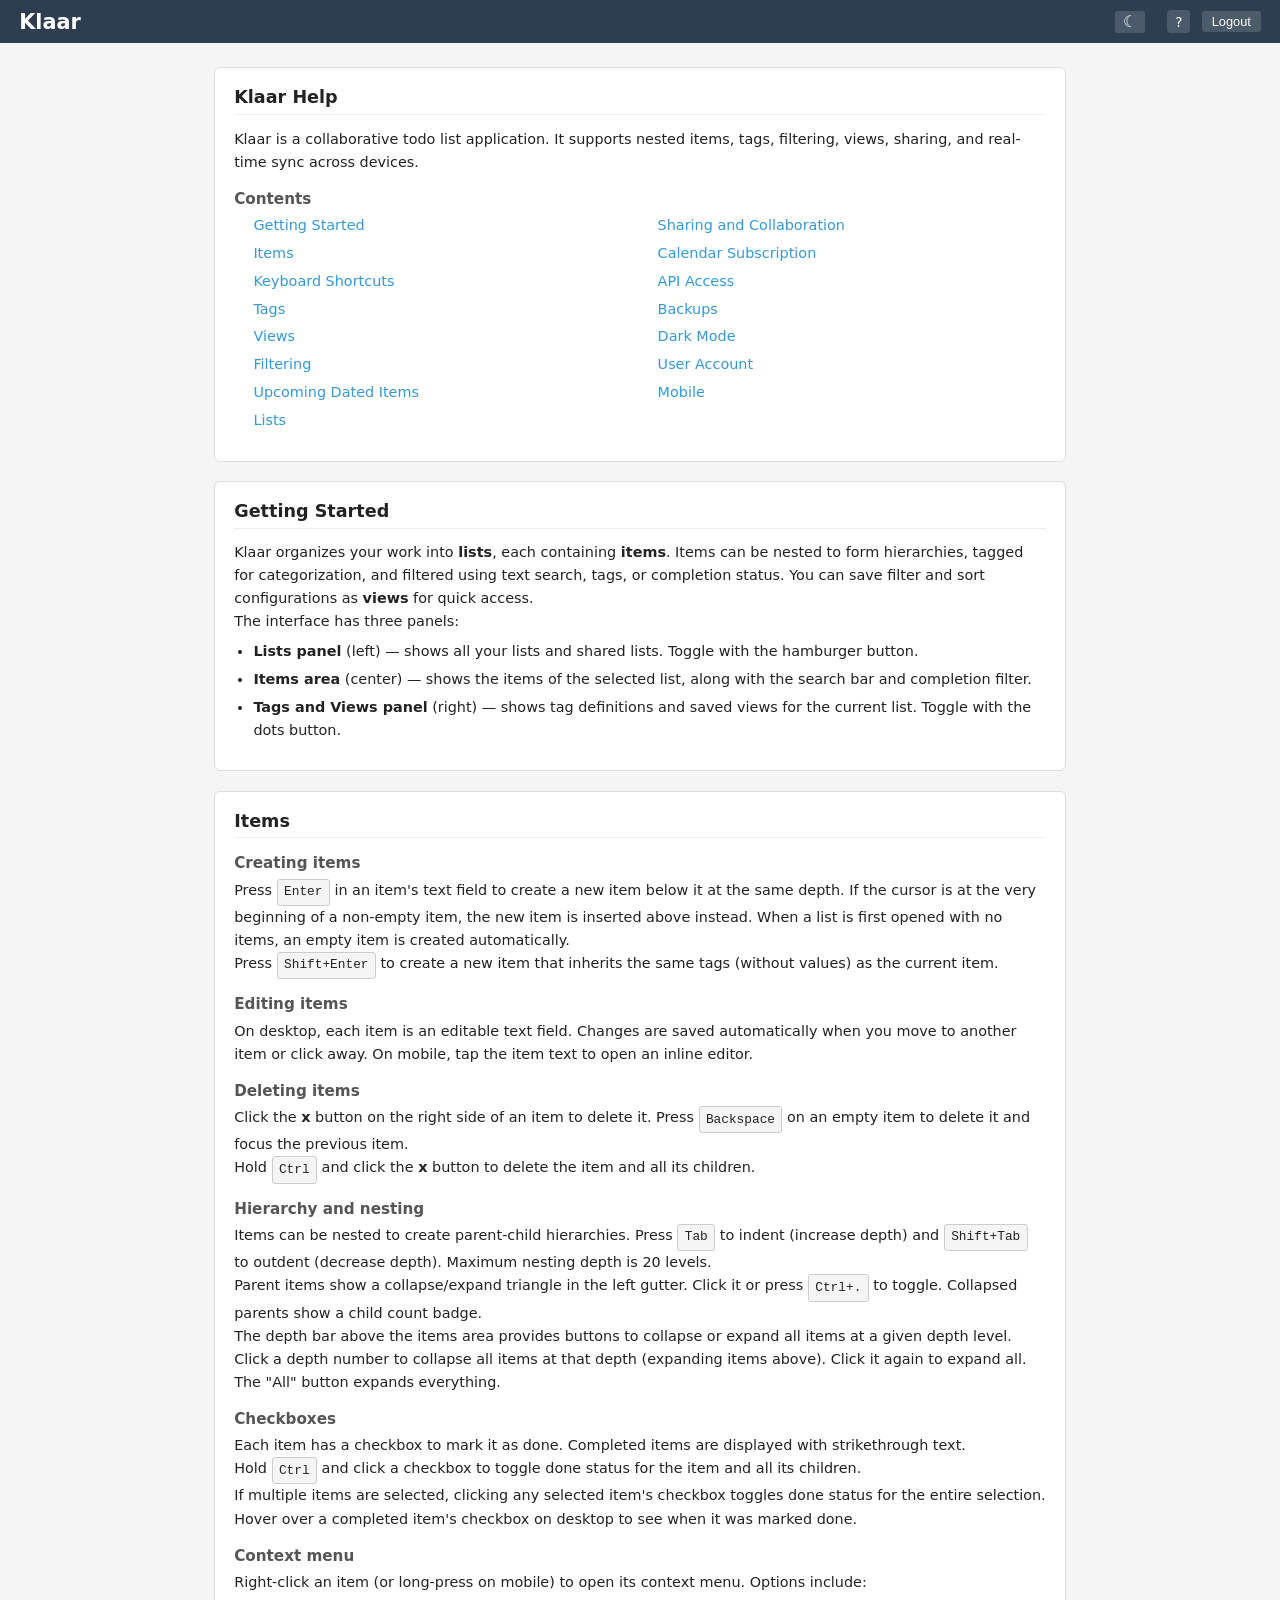
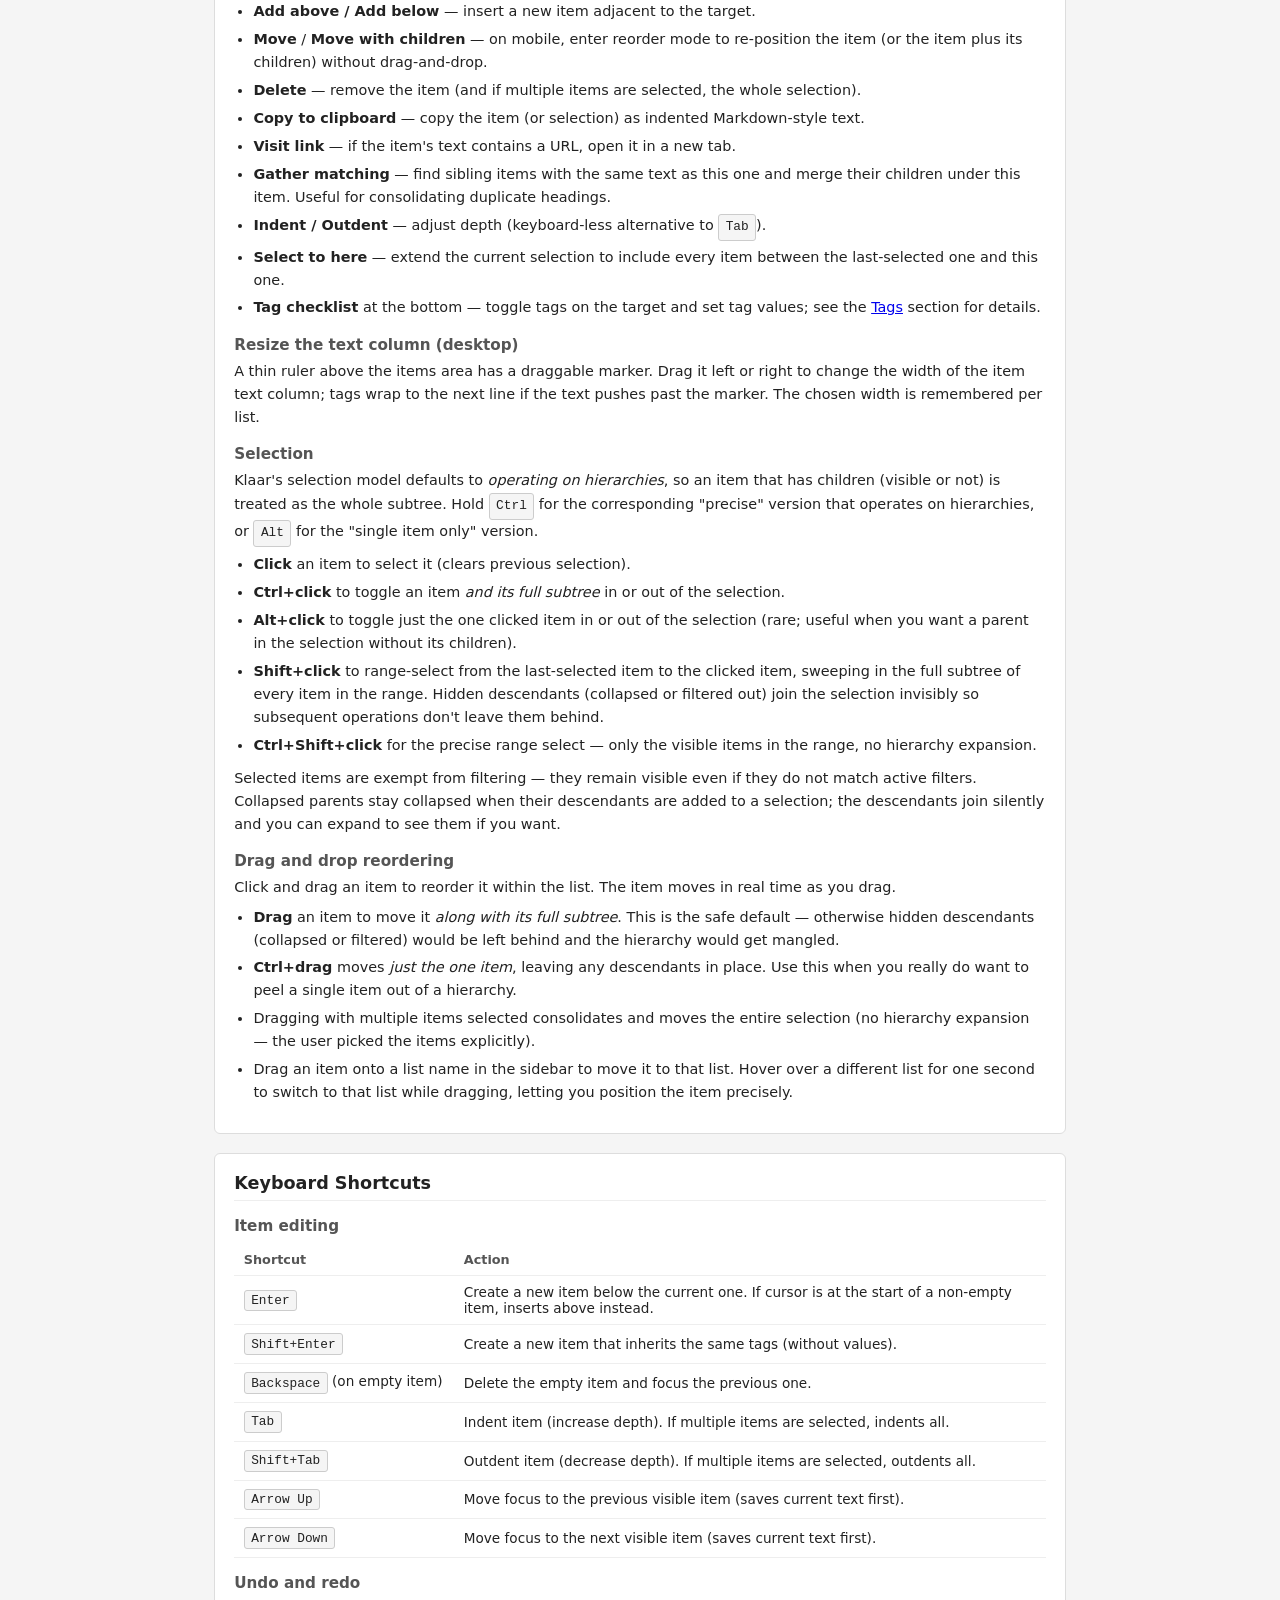
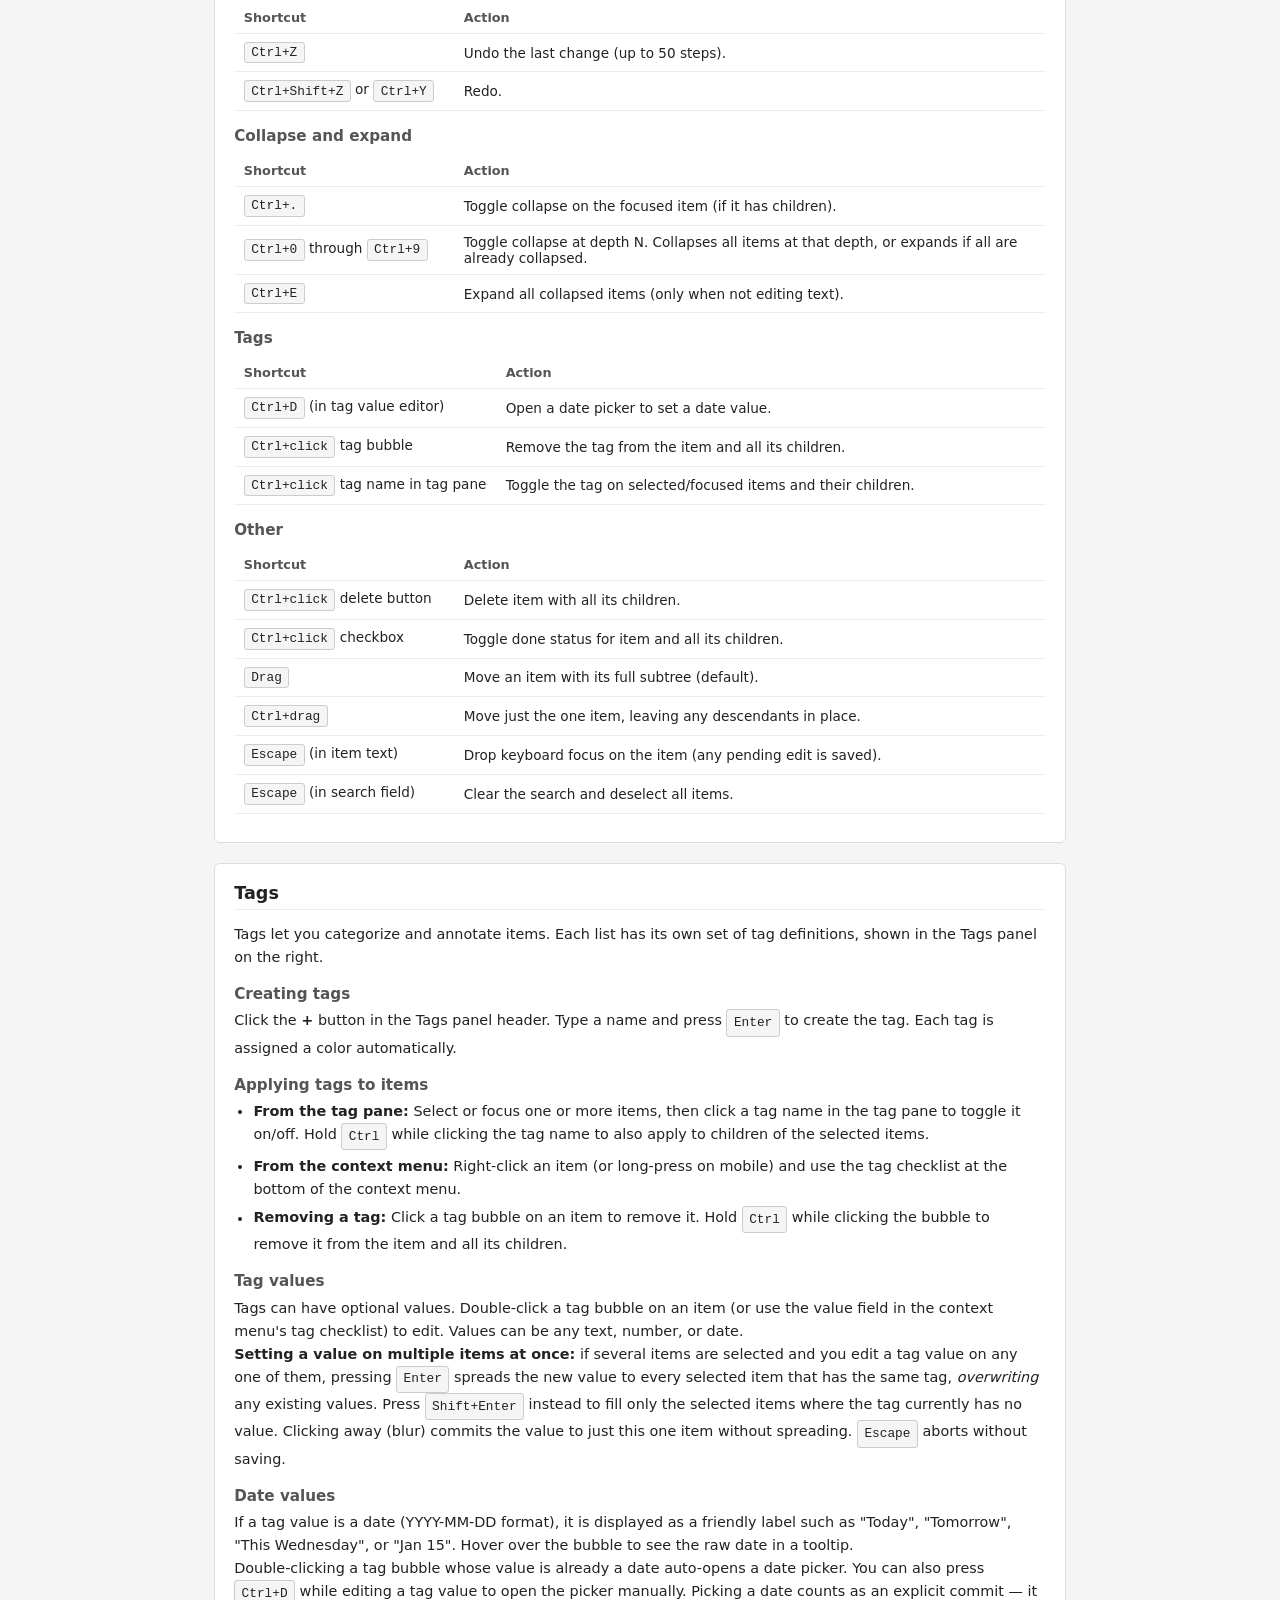
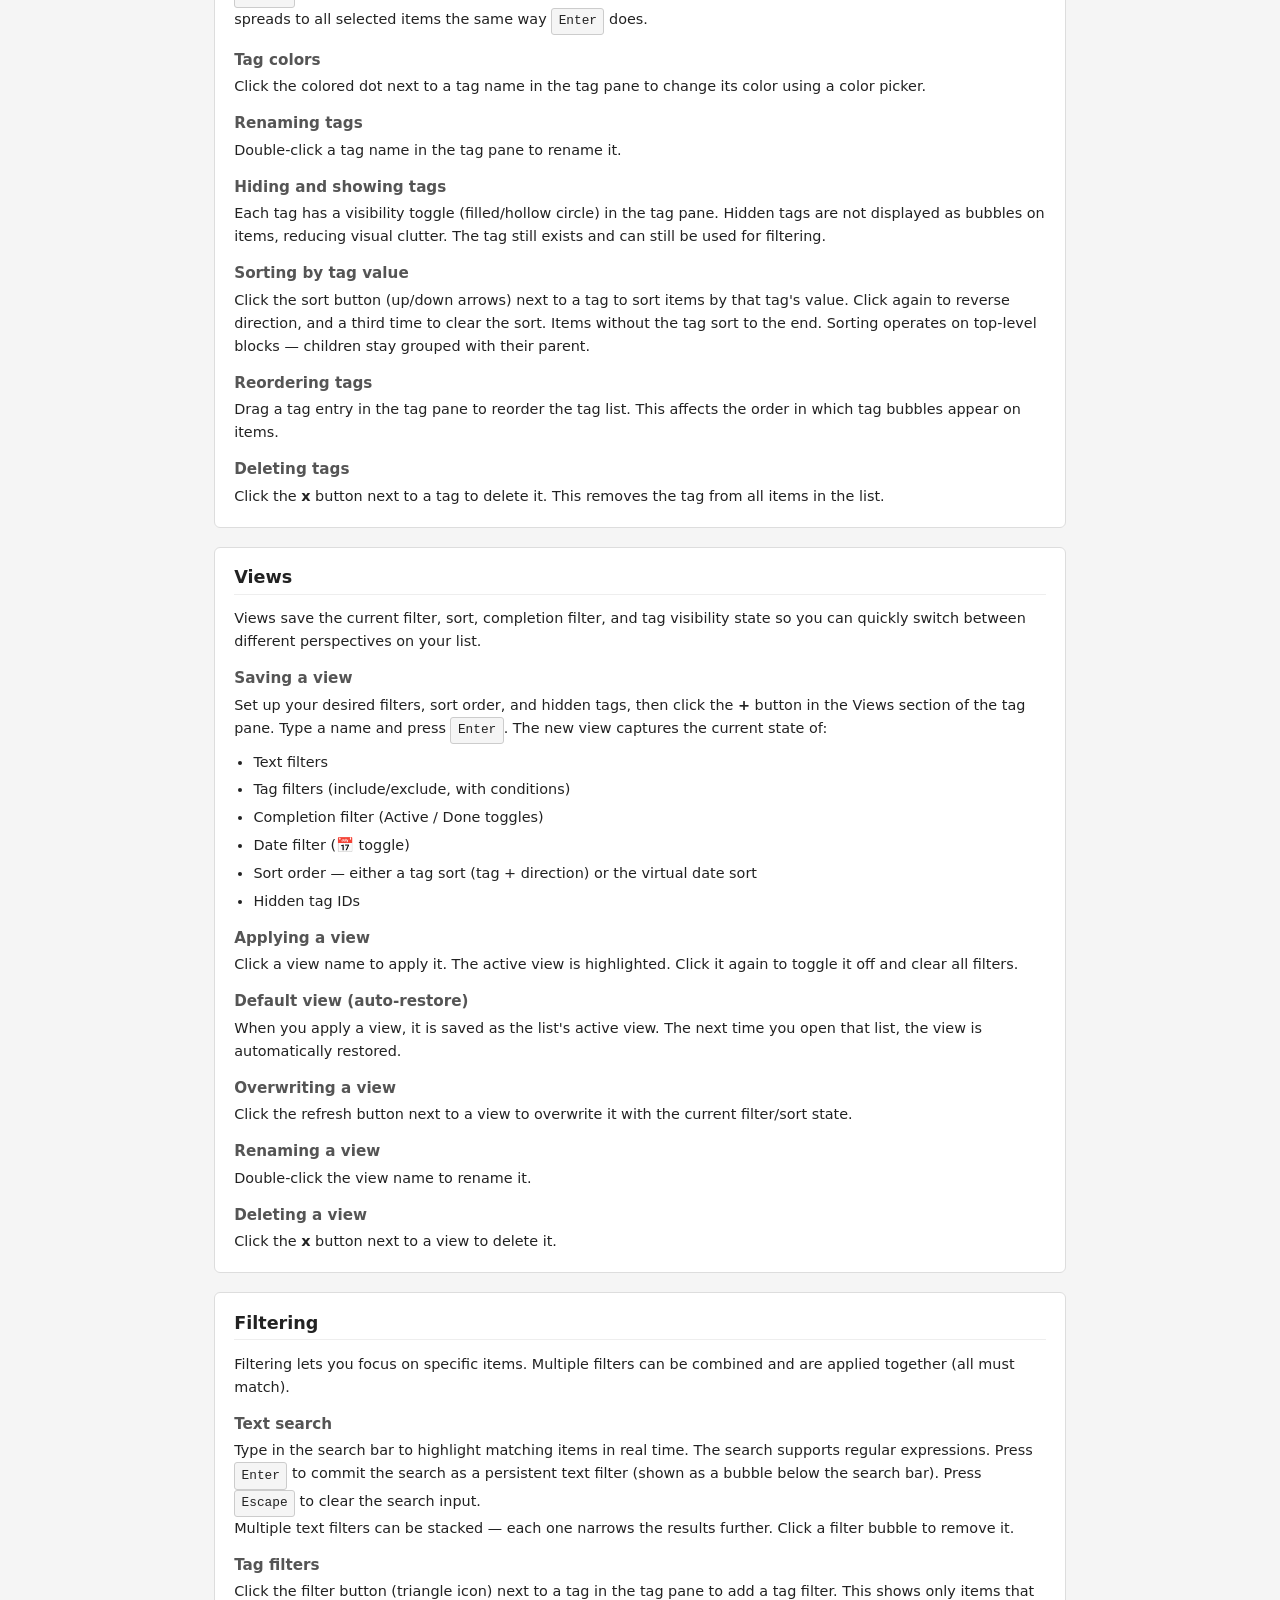
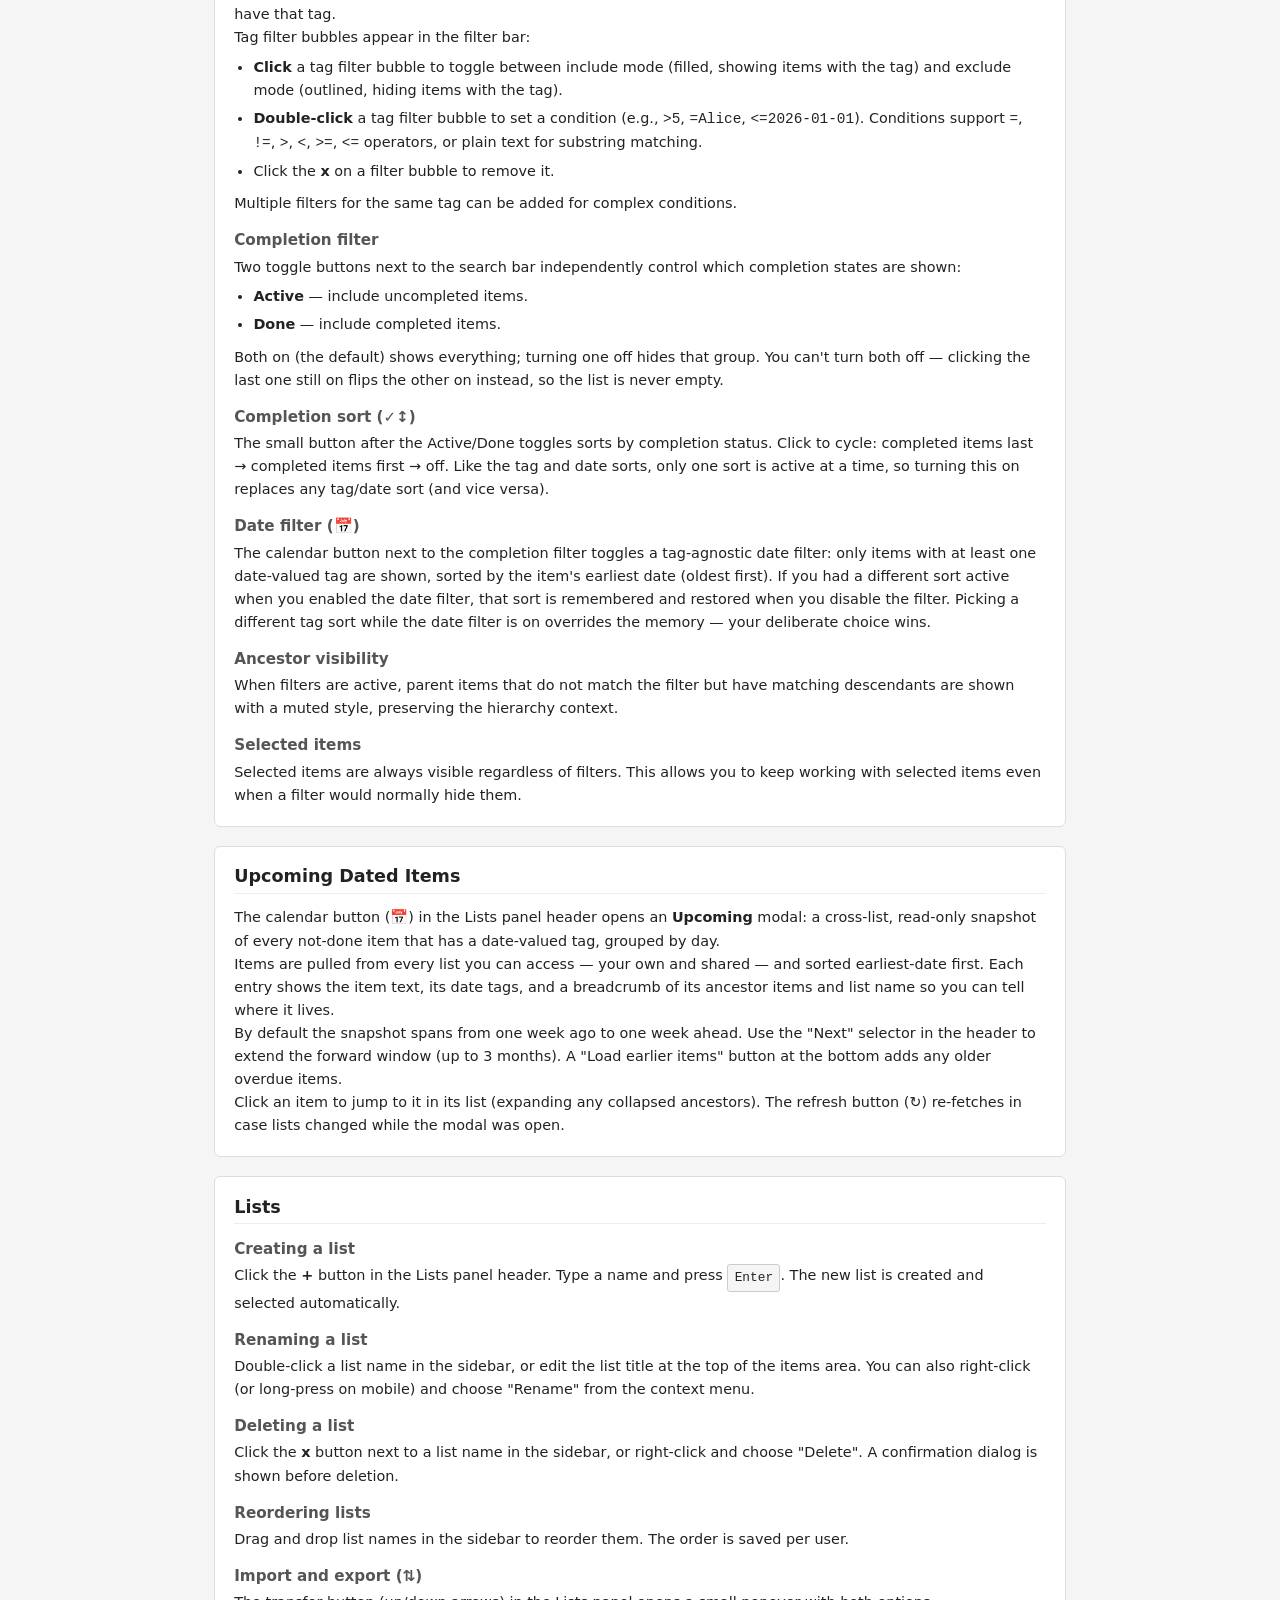
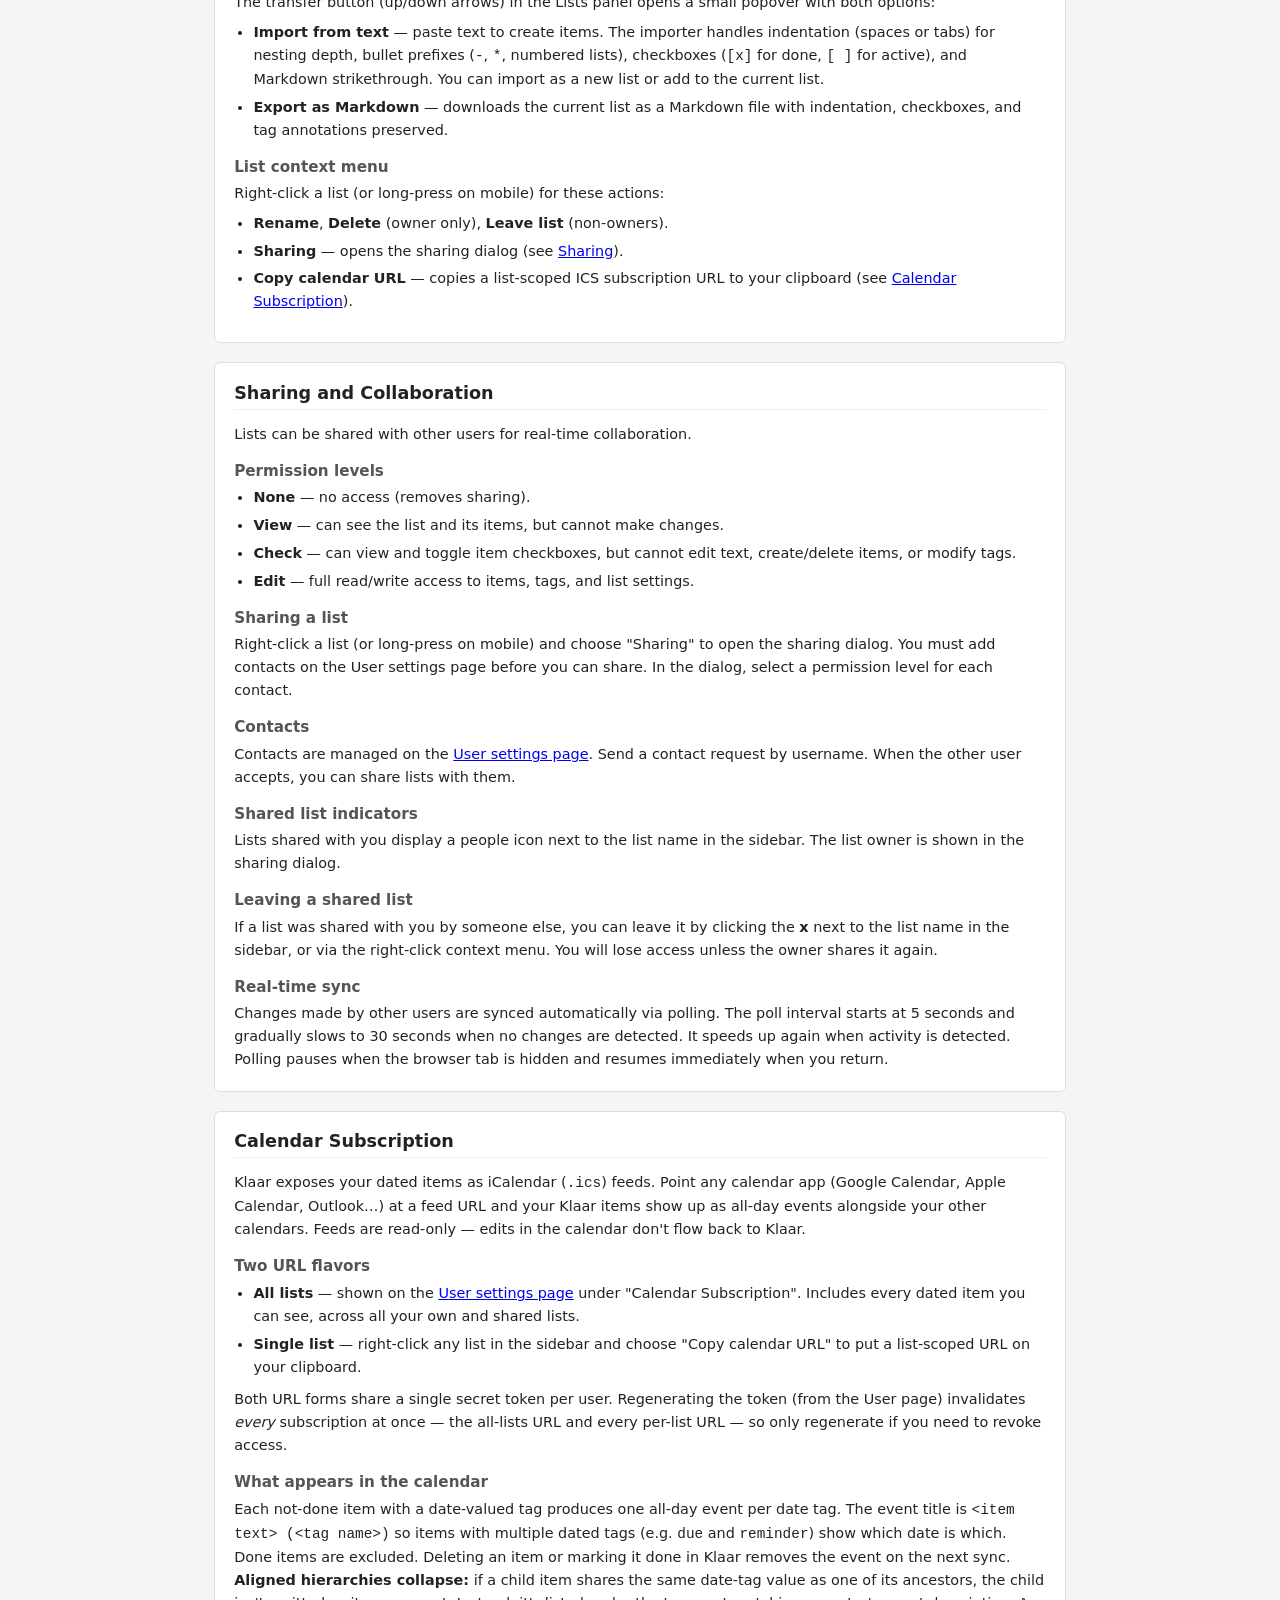
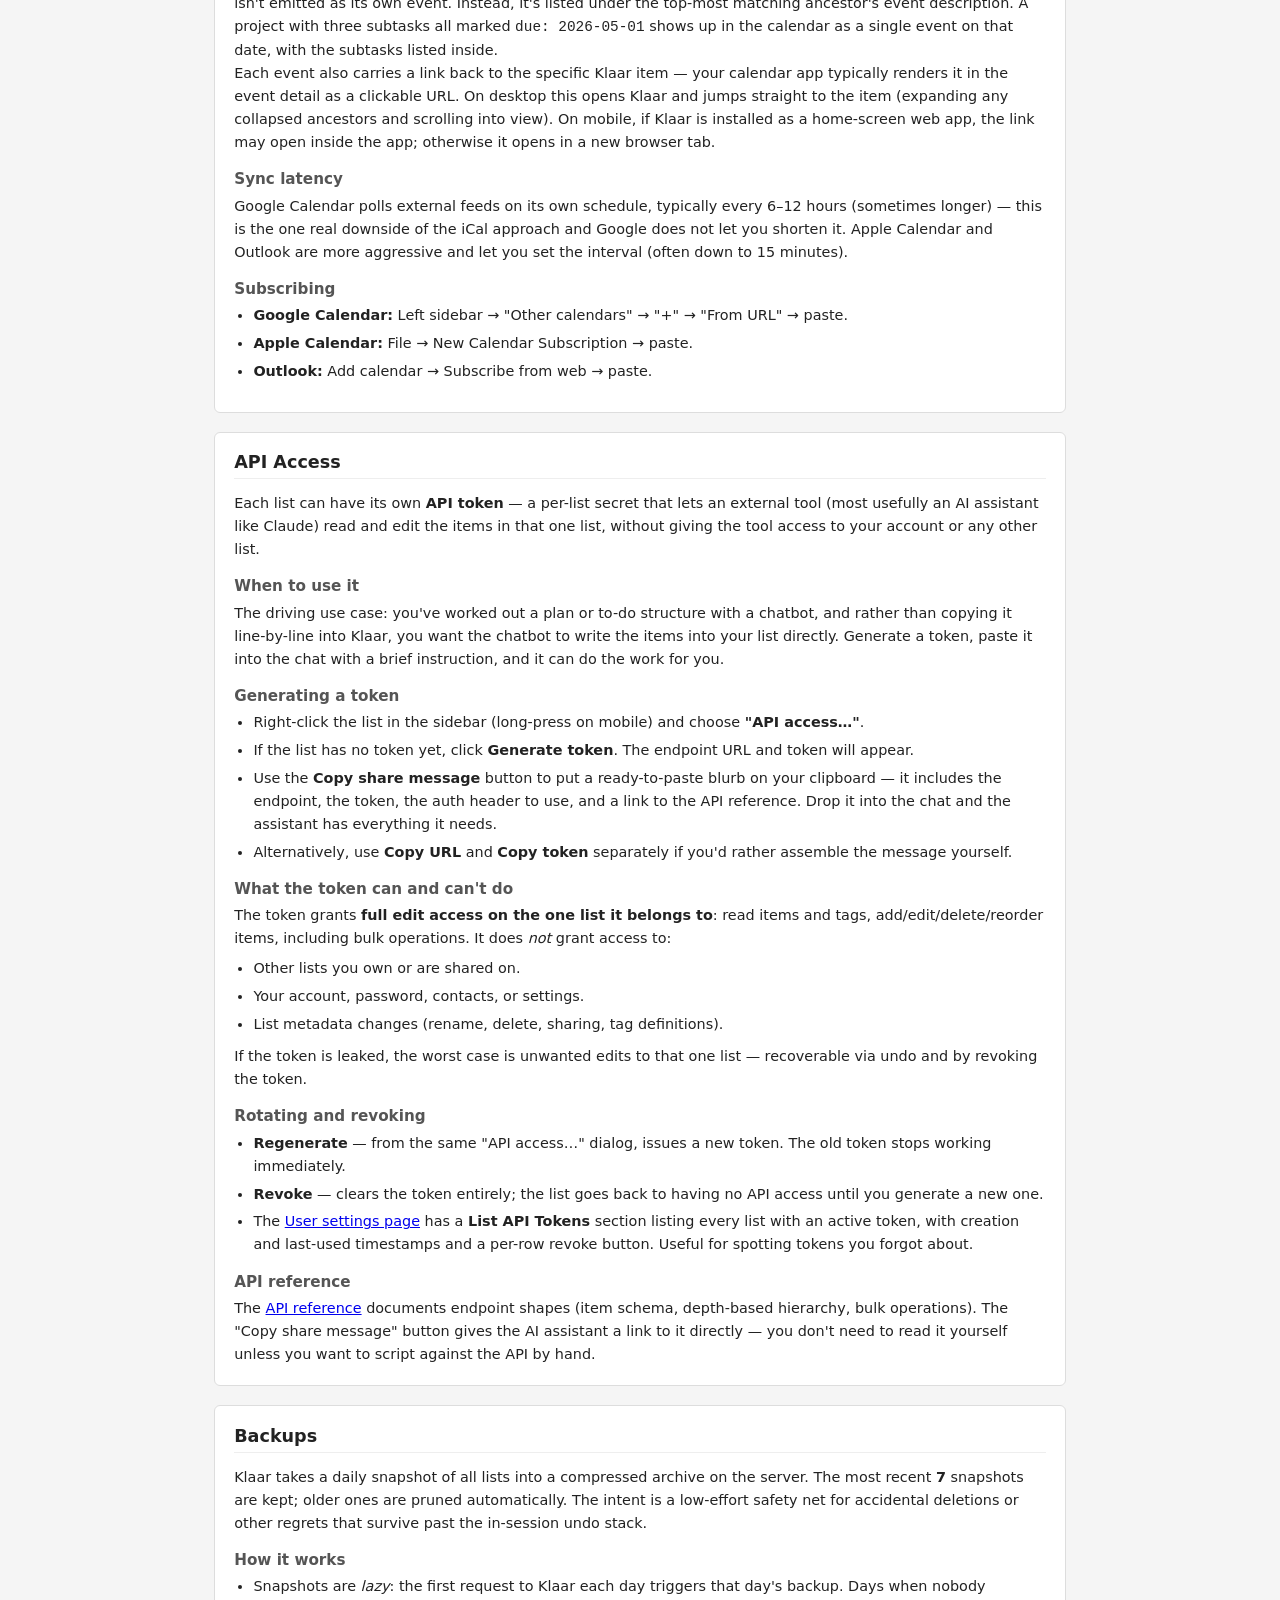
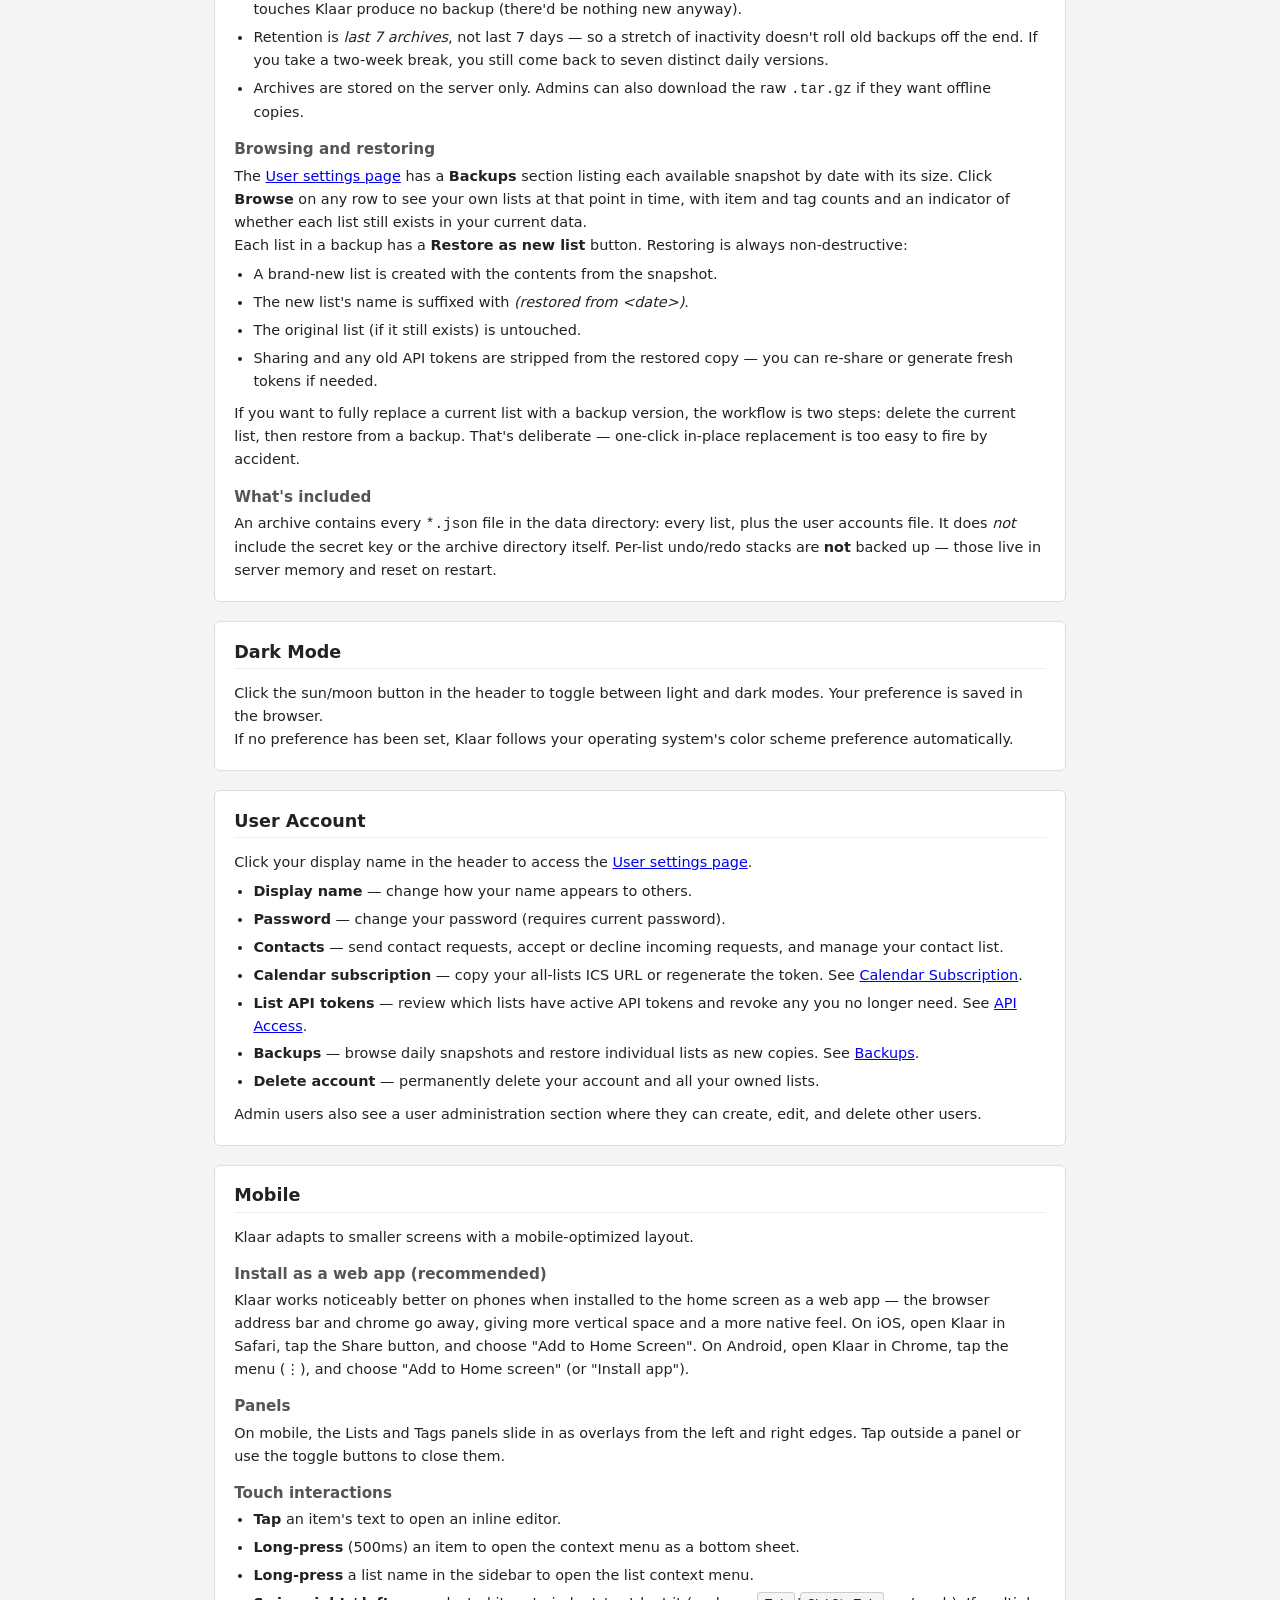
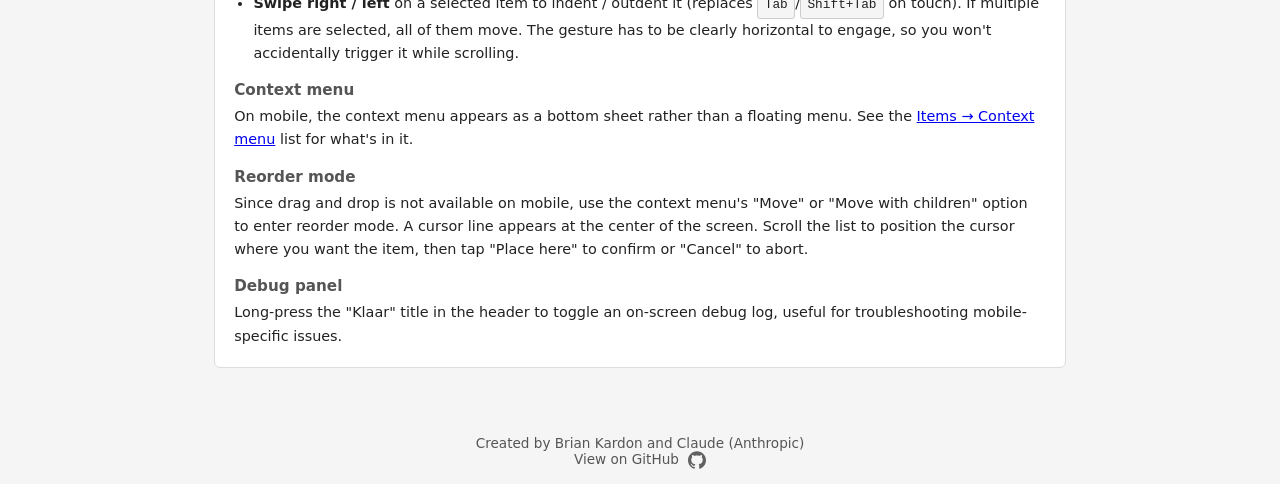
==== commit 7212c588: "Completion filter as Active/Done toggles + completion sort (v0.17.0) Replace the All/Active/Done rad" ====
--- a/static/help.html
+++ b/static/help.html
@@ -426,7 +426,7 @@
       <ul>
         <li>Text filters</li>
         <li>Tag filters (include/exclude, with conditions)</li>
-        <li>Completion filter (All / Active / Done)</li>
+        <li>Completion filter (Active / Done toggles)</li>
         <li>Date filter (📅 toggle)</li>
         <li>Sort order &mdash; either a tag sort (tag + direction) or the virtual date sort</li>
         <li>Hidden tag IDs</li>
@@ -468,12 +468,15 @@
       <p>Multiple filters for the same tag can be added for complex conditions.</p>
 
       <h3>Completion filter</h3>
-      <p>The three buttons next to the search bar filter by completion status:</p>
-      <ul>
-        <li><strong>All</strong> &mdash; show all items.</li>
-        <li><strong>Active</strong> &mdash; show only uncompleted items.</li>
-        <li><strong>Done</strong> &mdash; show only completed items.</li>
-      </ul>
+      <p>Two toggle buttons next to the search bar independently control which completion states are shown:</p>
+      <ul>
+        <li><strong>Active</strong> &mdash; include uncompleted items.</li>
+        <li><strong>Done</strong> &mdash; include completed items.</li>
+      </ul>
+      <p>Both on (the default) shows everything; turning one off hides that group. You can't turn both off &mdash; clicking the last one still on flips the other on instead, so the list is never empty.</p>
+
+      <h3>Completion sort (✓↕)</h3>
+      <p>The small button after the Active/Done toggles sorts by completion status. Click to cycle: completed items last → completed items first → off. Like the tag and date sorts, only one sort is active at a time, so turning this on replaces any tag/date sort (and vice versa).</p>
 
       <h3>Date filter (📅)</h3>
       <p>The calendar button next to the completion filter toggles a tag-agnostic date filter: only items with at least one date-valued tag are shown, sorted by the item's earliest date (oldest first). If you had a different sort active when you enabled the date filter, that sort is remembered and restored when you disable the filter. Picking a different tag sort while the date filter is on overrides the memory &mdash; your deliberate choice wins.</p>
--- a/static/style.css
+++ b/static/style.css
@@ -467,15 +467,12 @@
   height: 100%;
 }
 
-.comp-btn:first-child {
+.comp-btn[data-mode="active"] {
   border-radius: 4px 0 0 4px;
 }
 
-.comp-btn:last-child {
+.comp-btn[data-mode="done"] {
   border-radius: 0 4px 4px 0;
-}
-
-.comp-btn:not(:first-child) {
   border-left: none;
 }
 
@@ -483,6 +480,26 @@
   background: var(--accent-primary);
   color: #fff;
   border-color: var(--accent-primary);
+}
+
+.comp-sort-btn {
+  background: var(--bg-comp-btn);
+  border: 1px solid var(--border-comp-btn);
+  border-radius: 4px;
+  margin-left: 4px;
+  padding: 0 0.4rem;
+  font-size: 0.8rem;
+  cursor: pointer;
+  color: var(--text-secondary);
+  height: 100%;
+  line-height: 1;
+  flex-shrink: 0;
+}
+
+.comp-sort-btn.active {
+  background: var(--accent-primary);
+  border-color: var(--accent-primary);
+  color: #fff;
 }
 
 #btn-date-filter {
@@ -643,6 +660,11 @@
   flex: 1;
   min-height: 0;
   overflow-y: auto;
+  /* Disable browser scroll anchoring. During drag, each splice + re-render
+     causes a layout shift; the browser would otherwise adjust scrollTop to
+     keep an "anchor" element visually fixed, which fights drag auto-scroll
+     and produces a rewind every time the cursor moves. */
+  overflow-anchor: none;
 }
 
 /* Word-style ruler marker for adjusting item text column width */
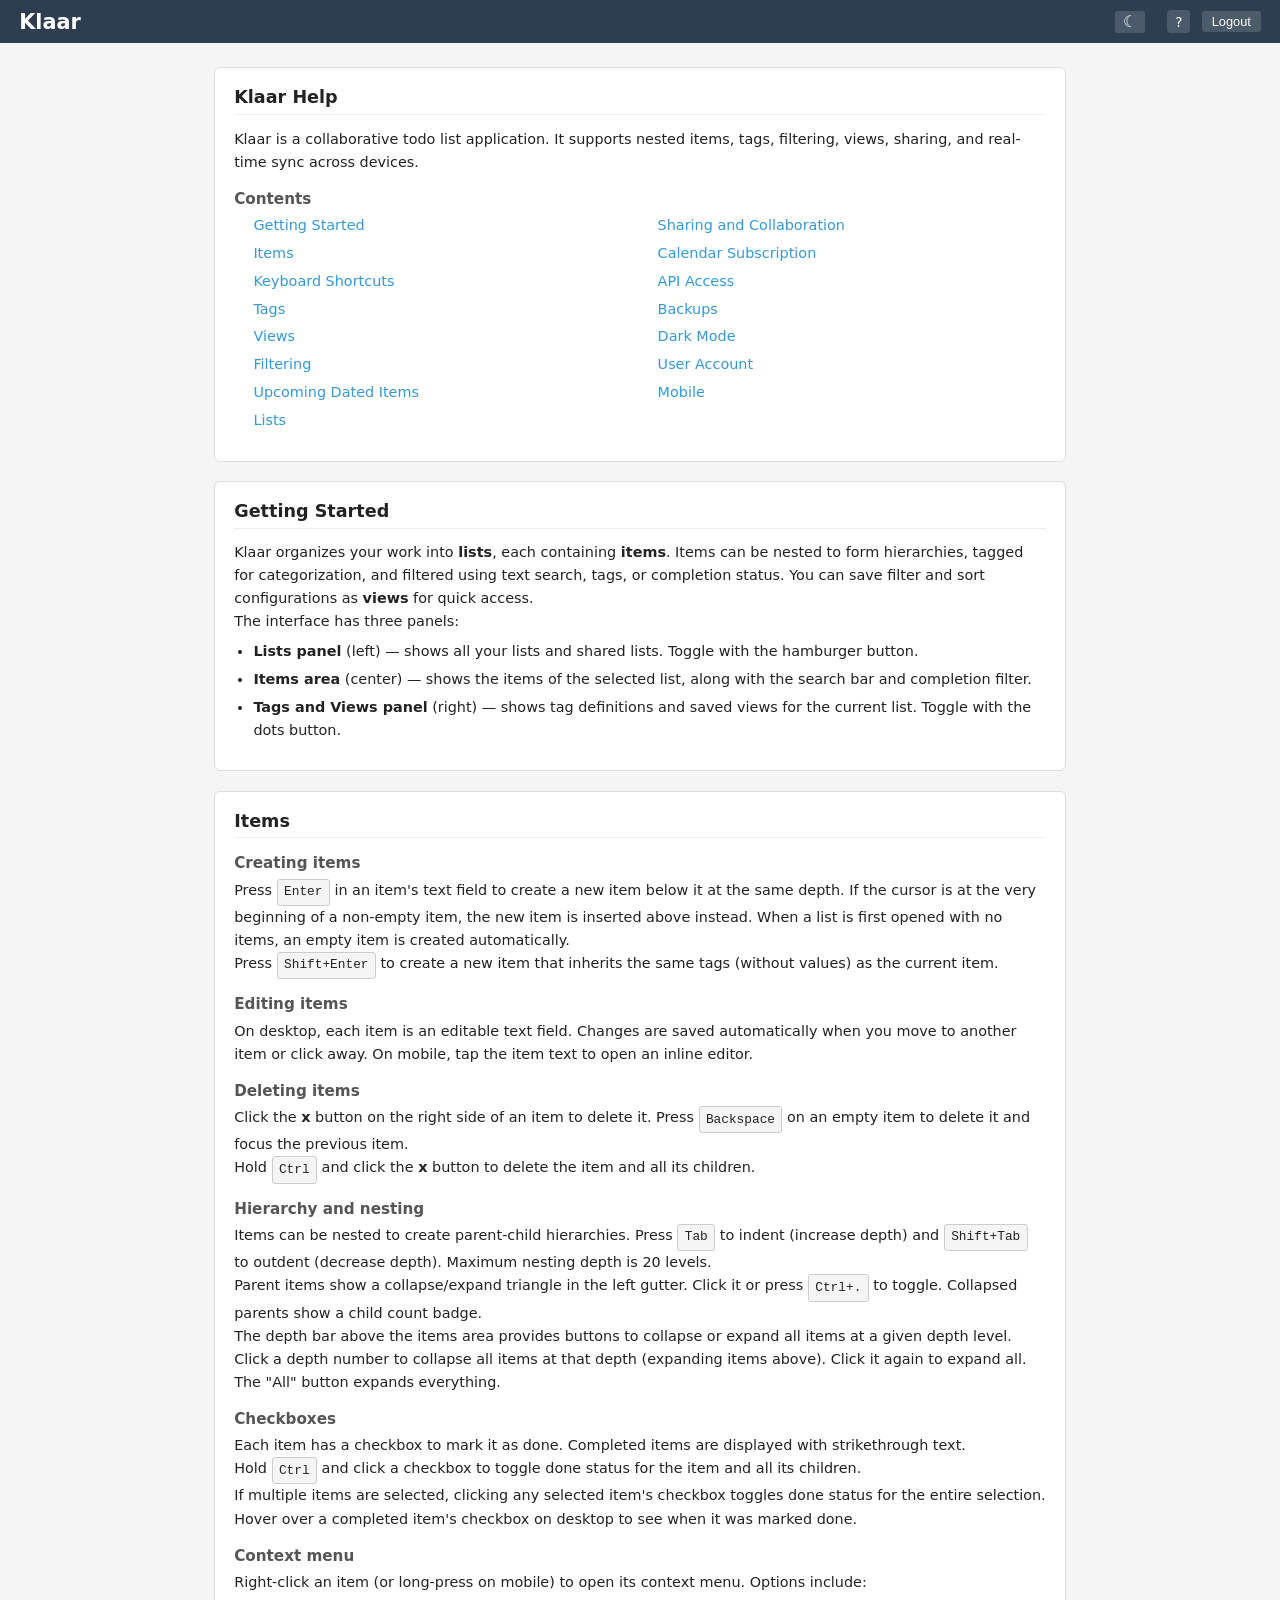
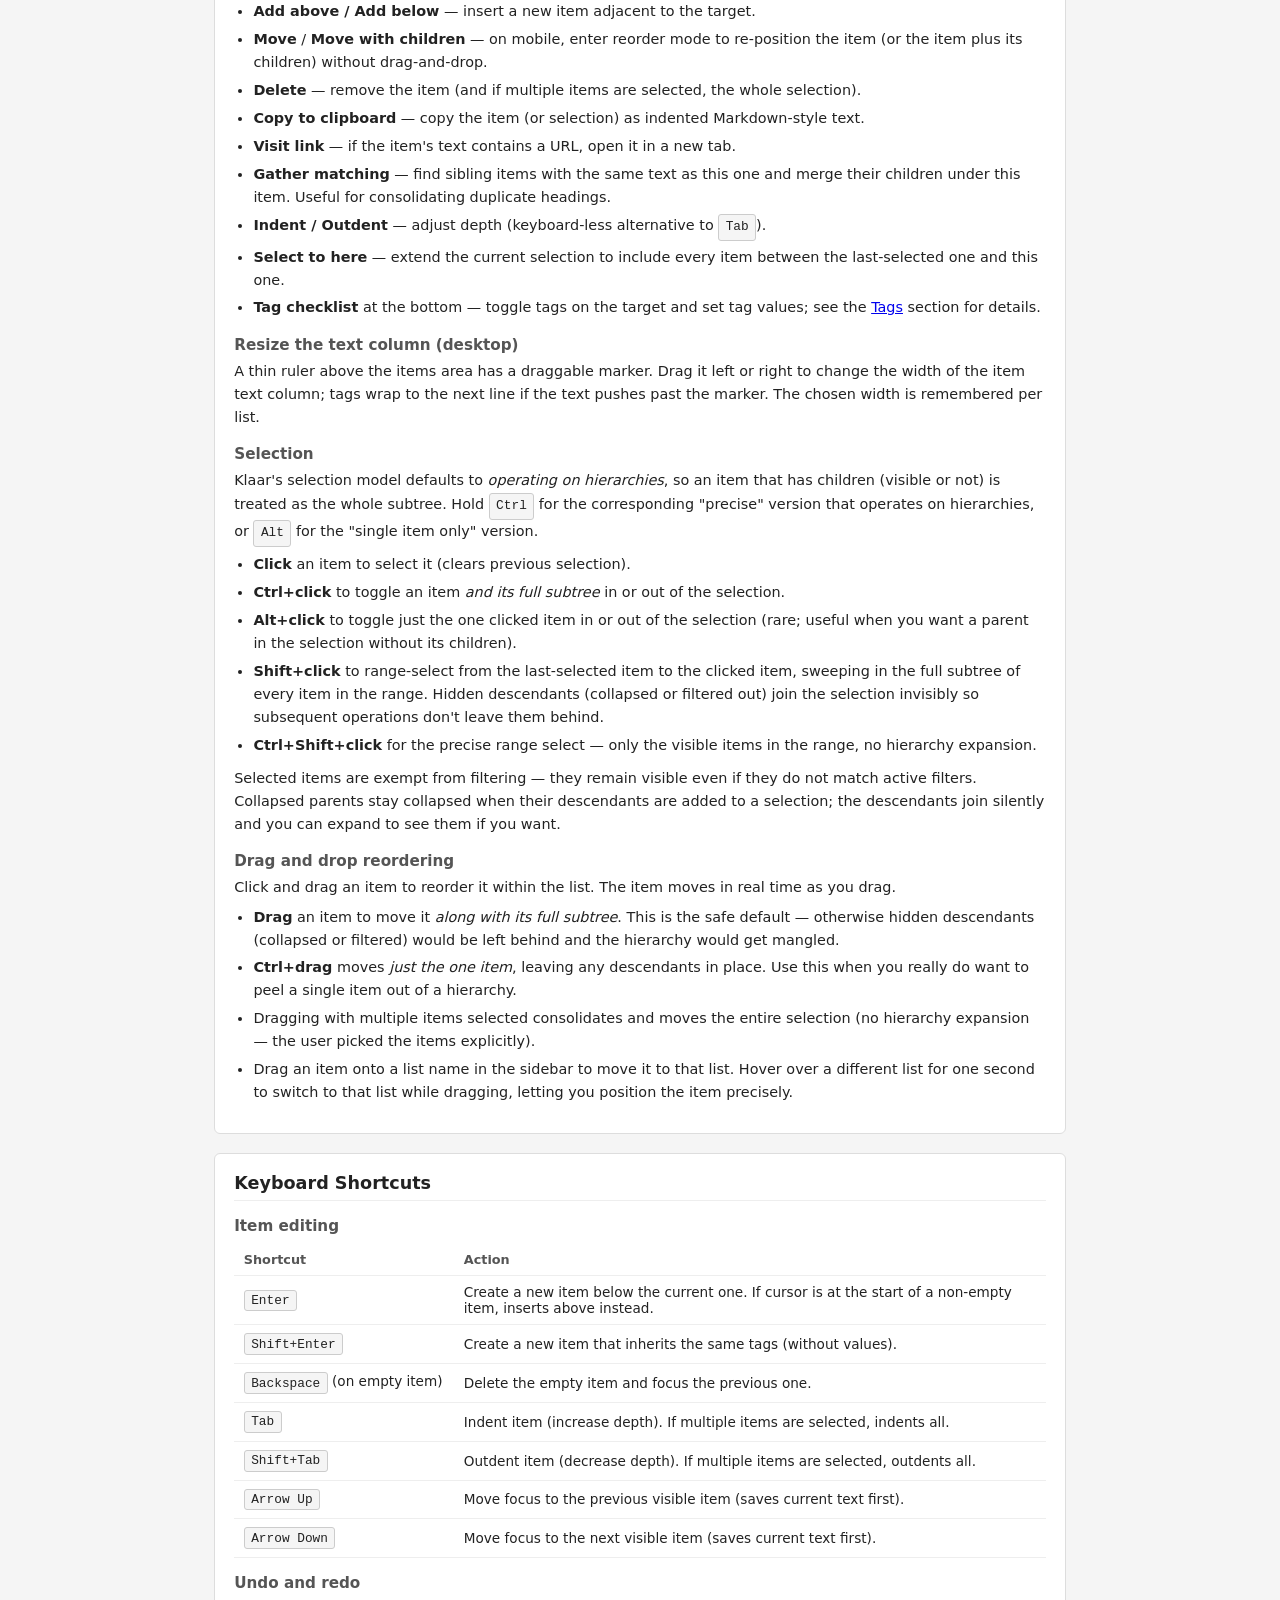
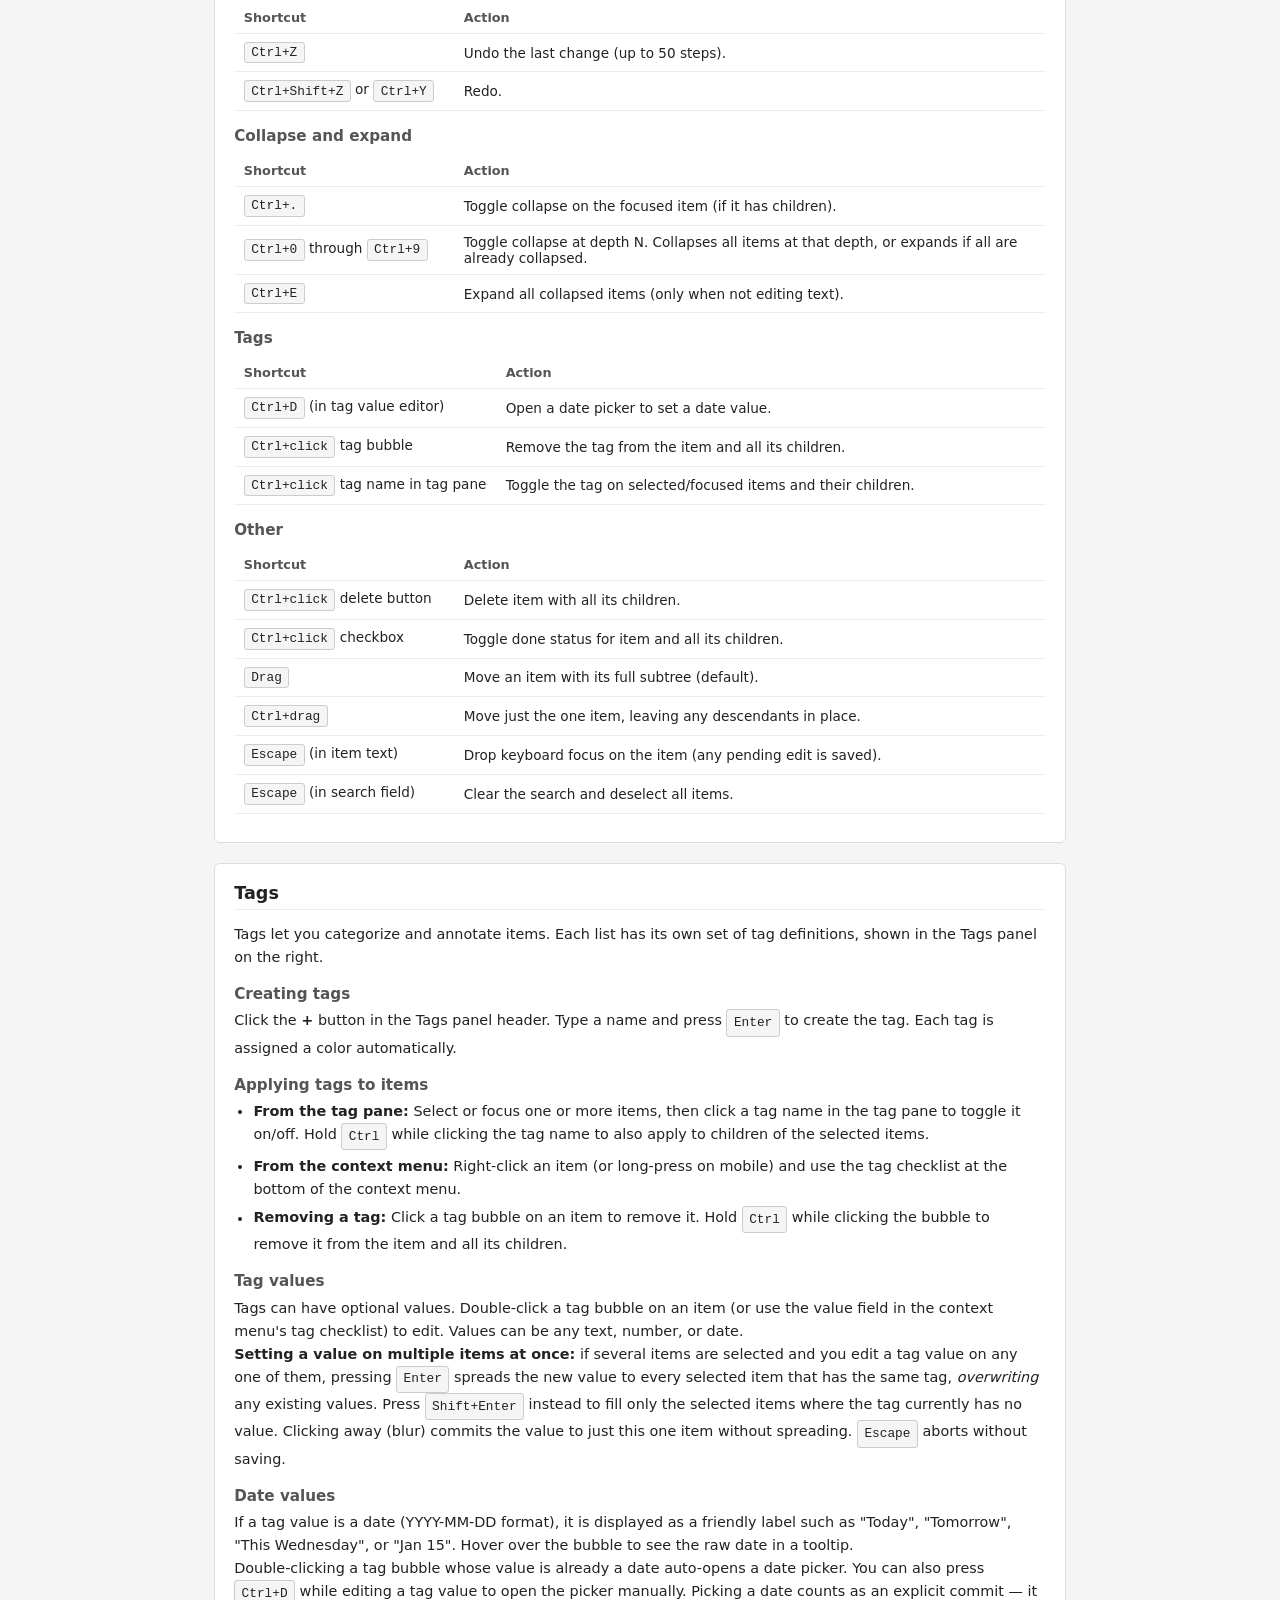
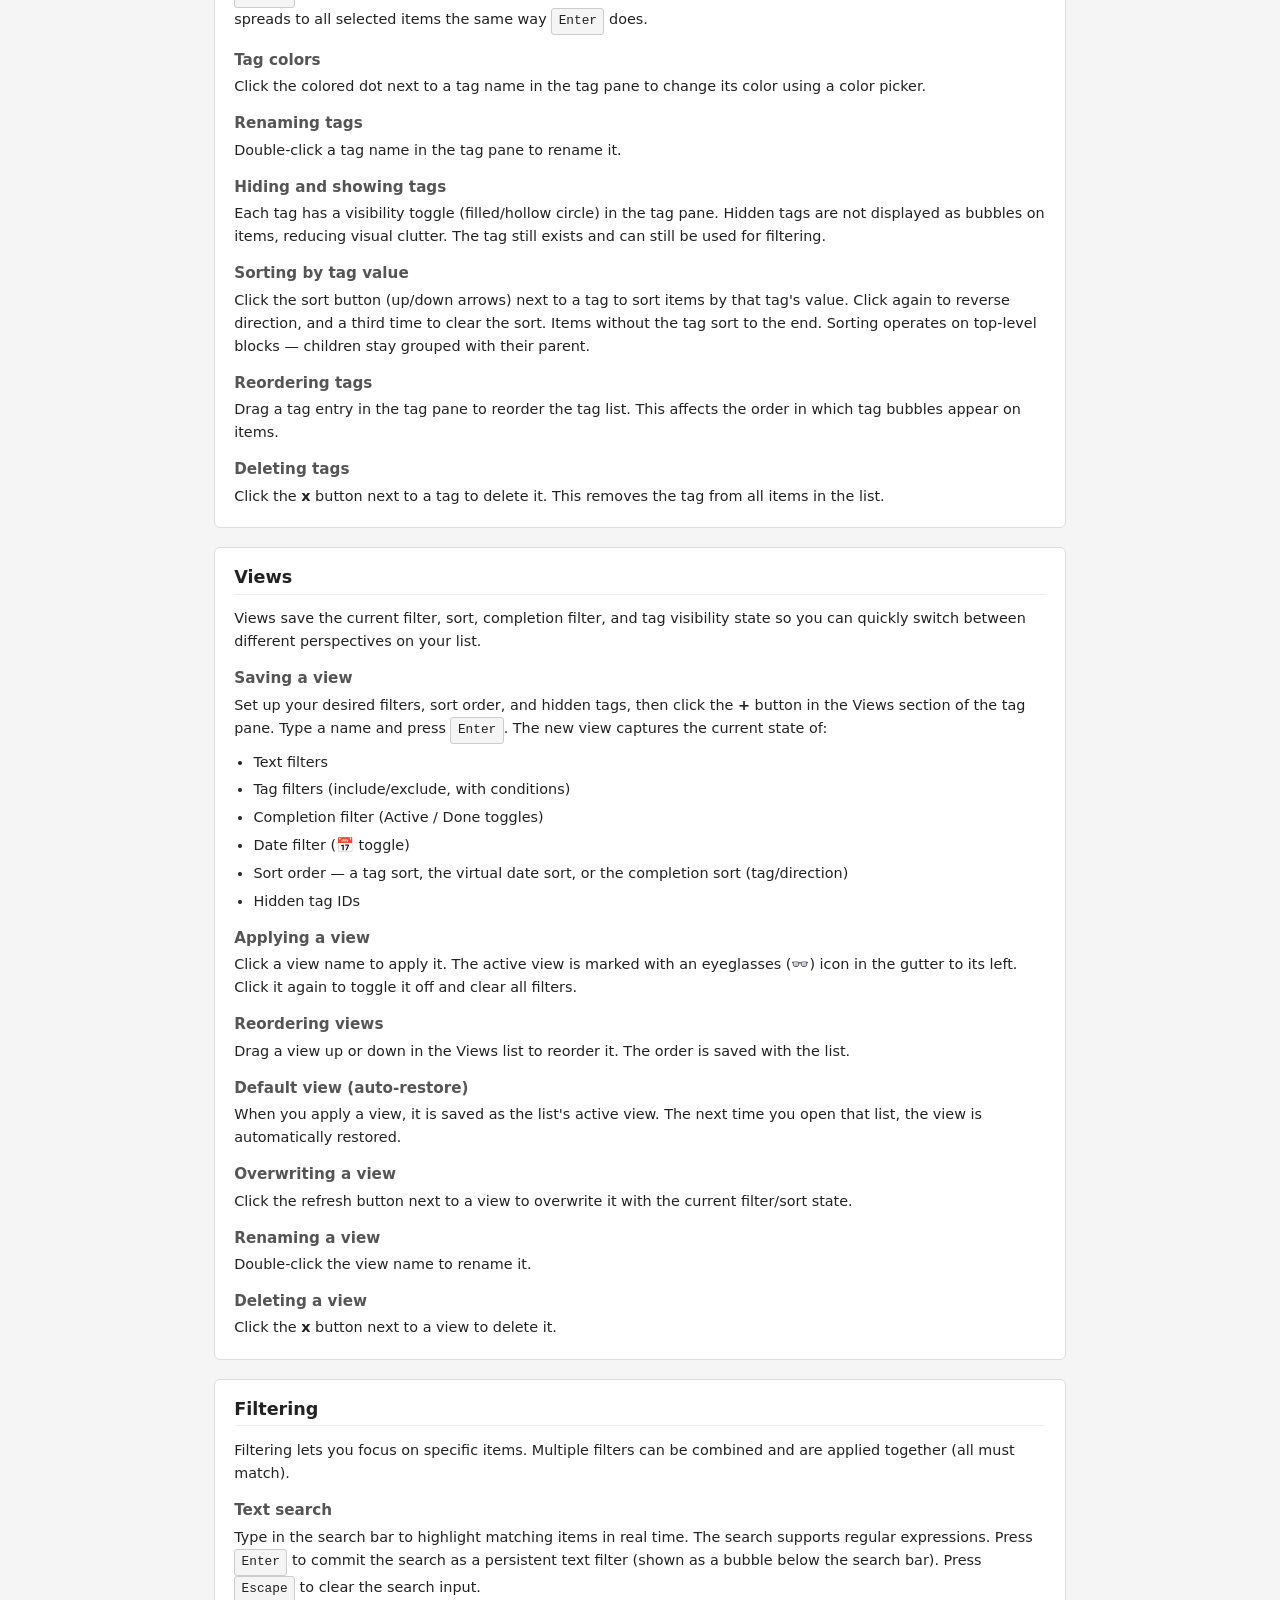
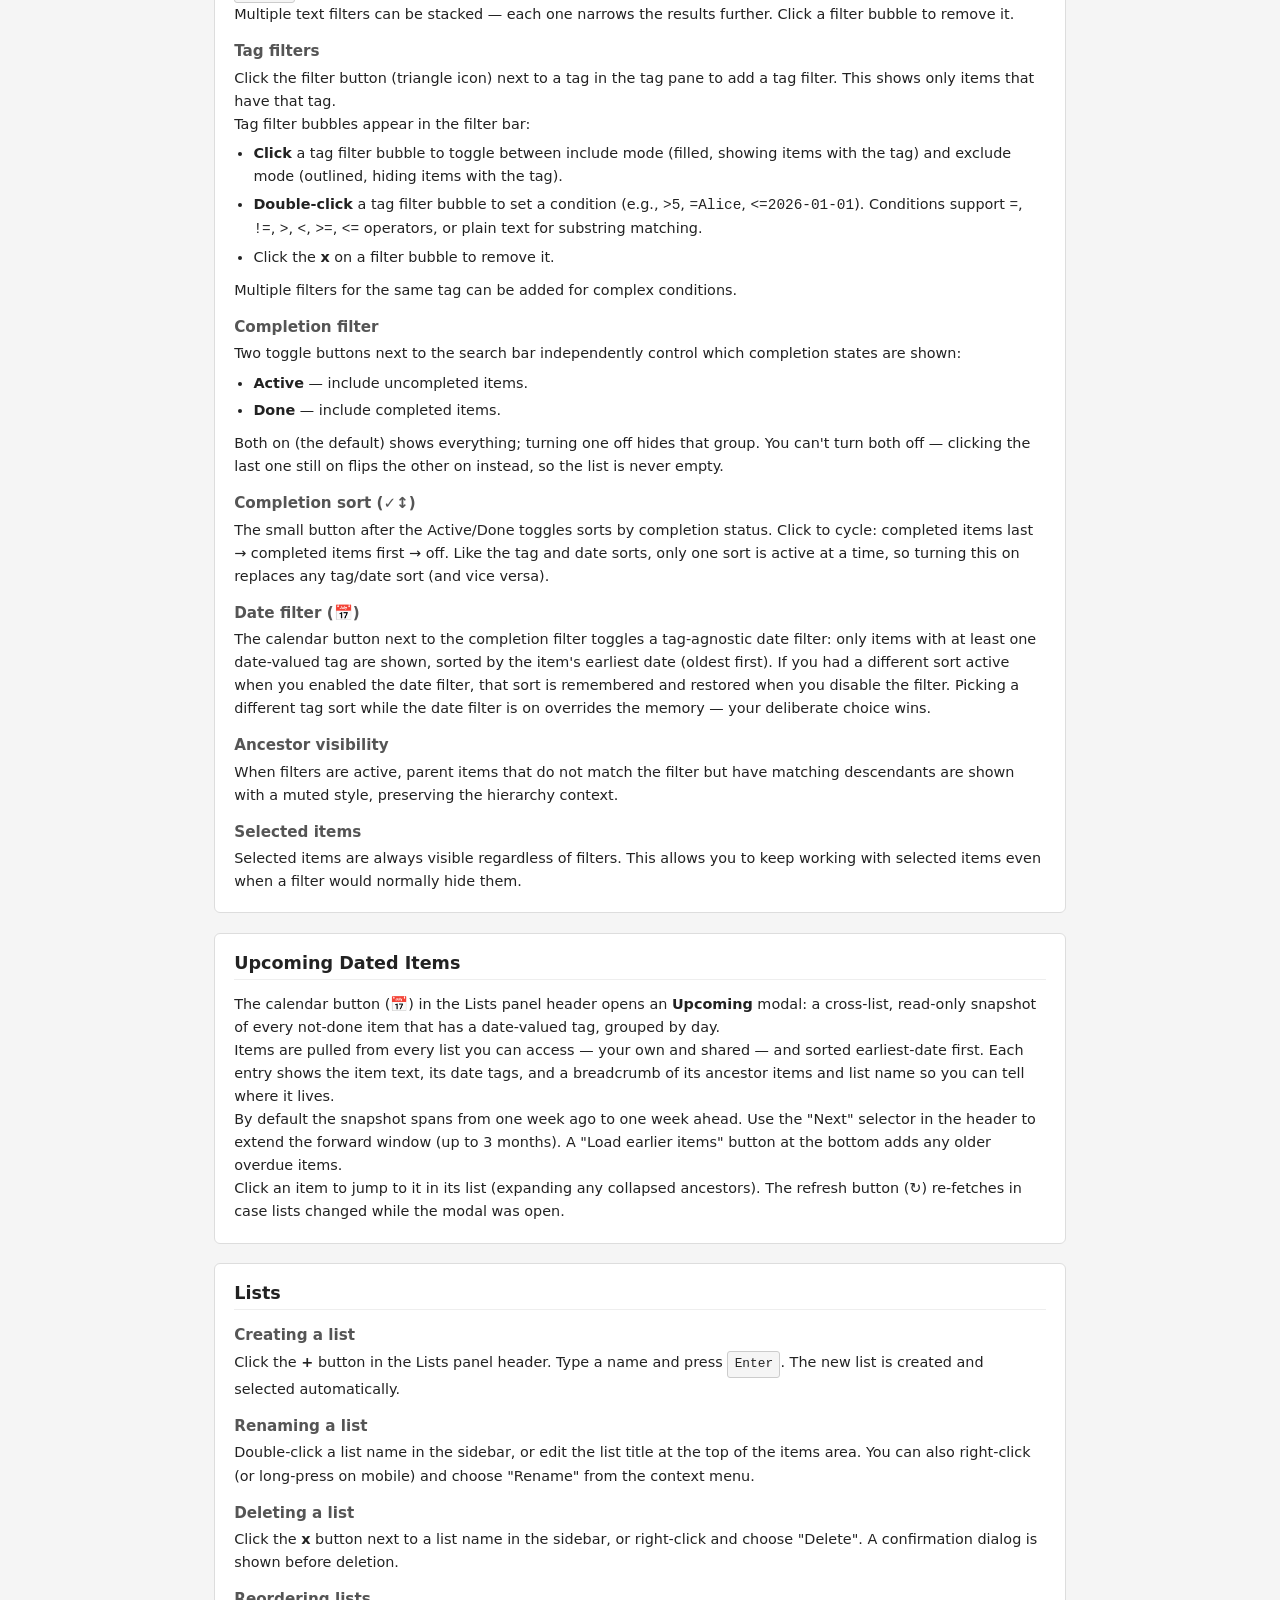
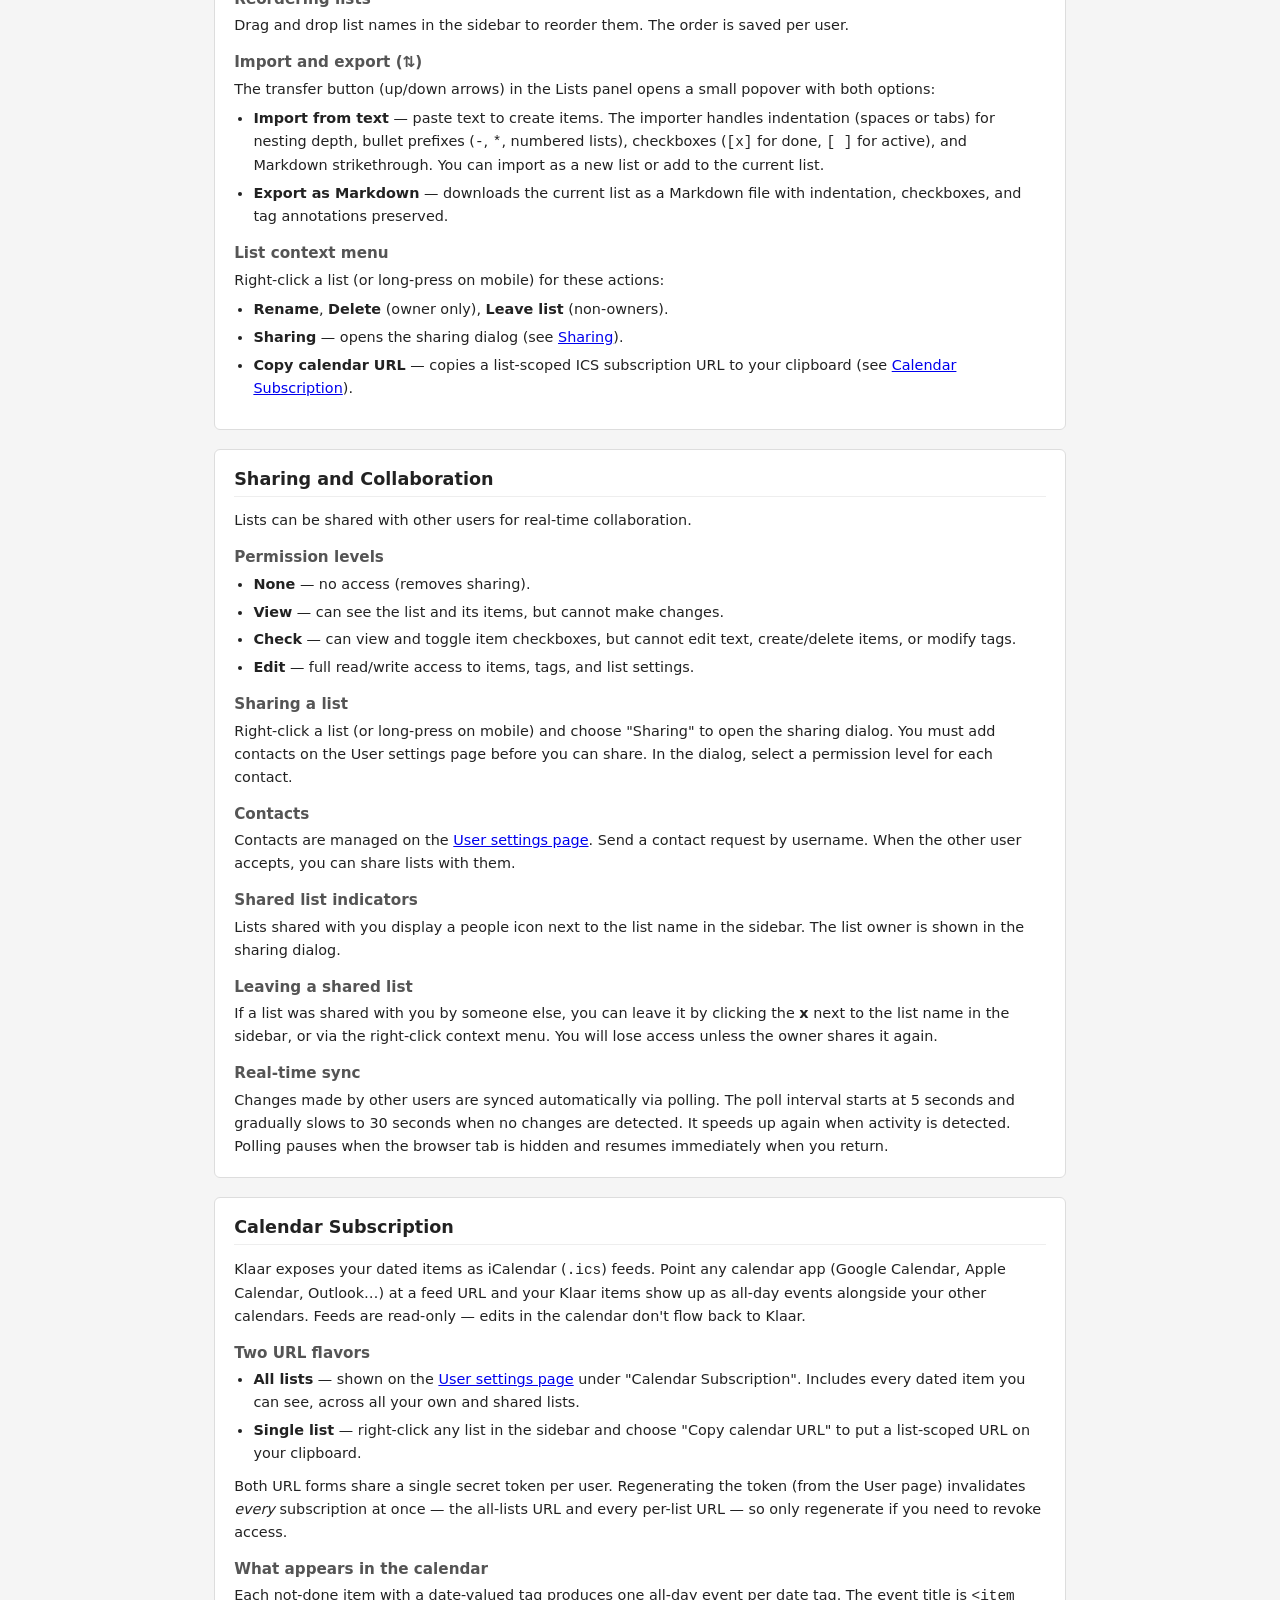
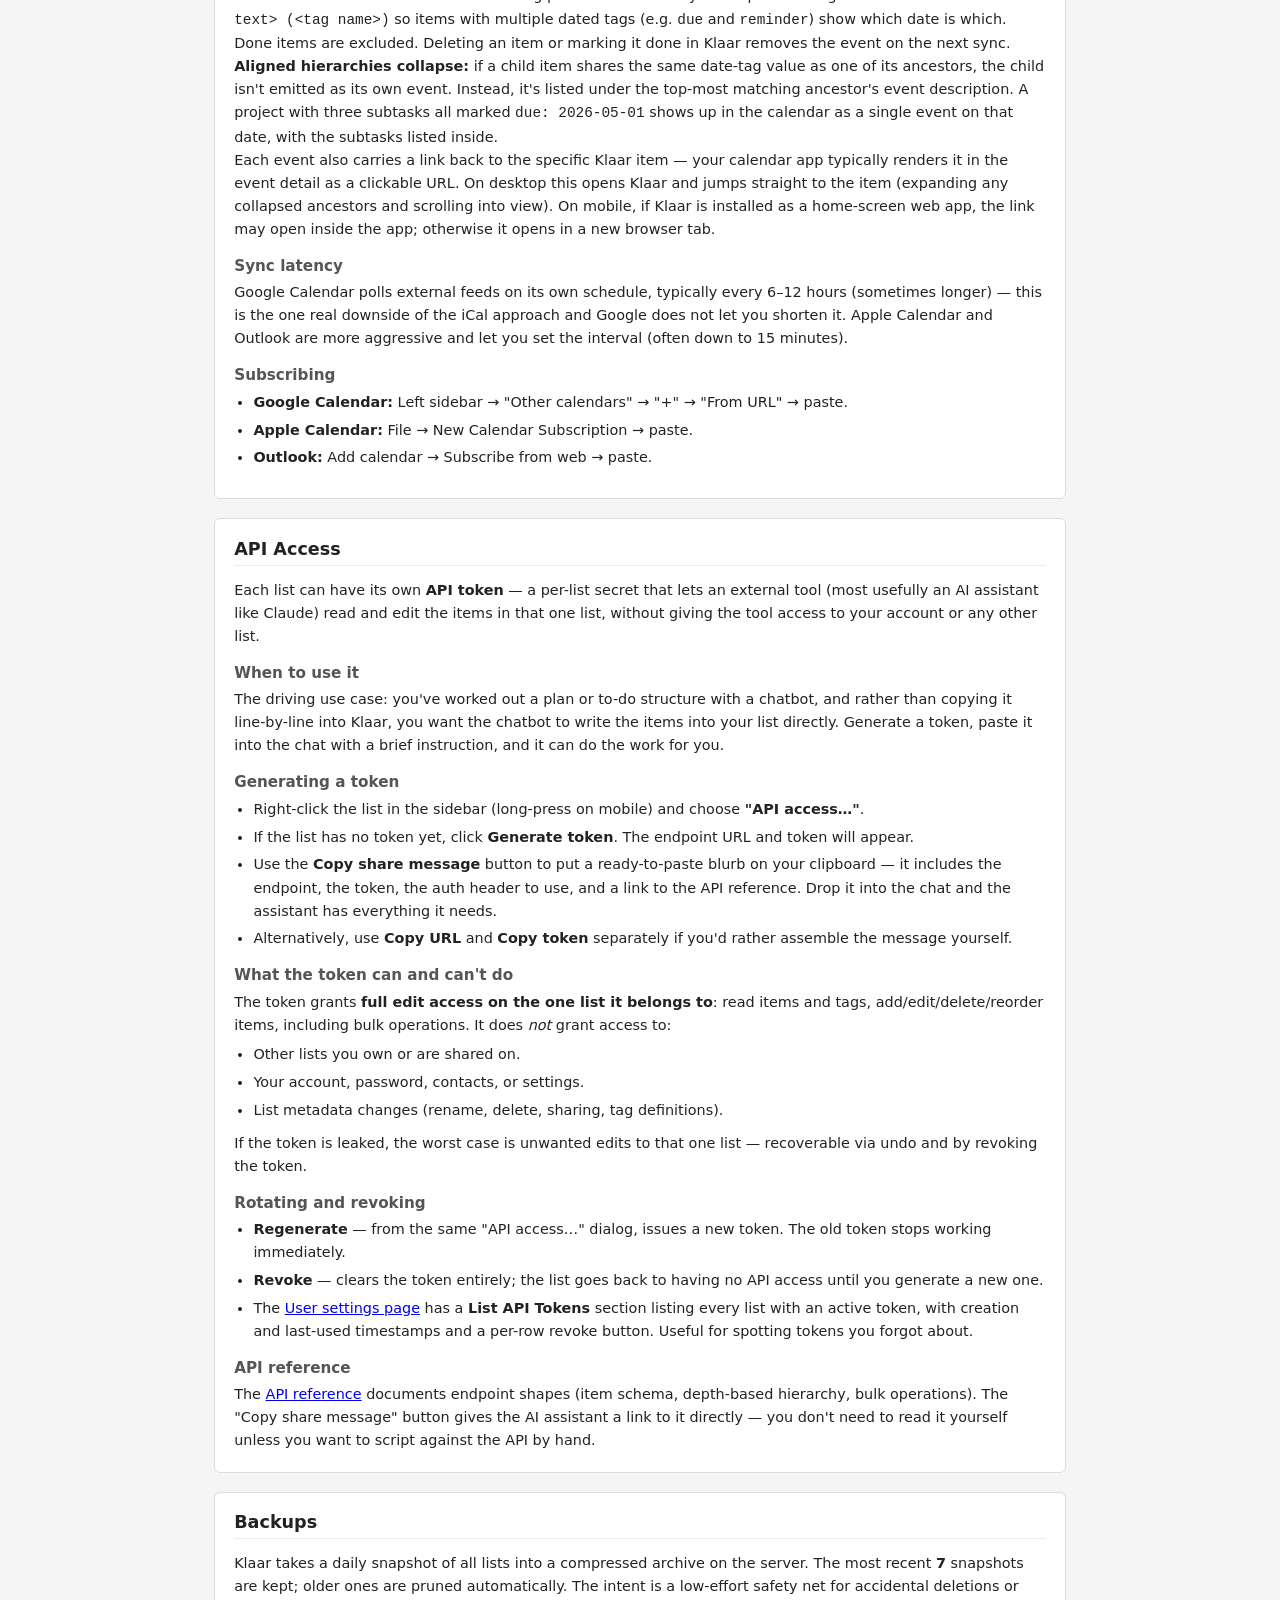
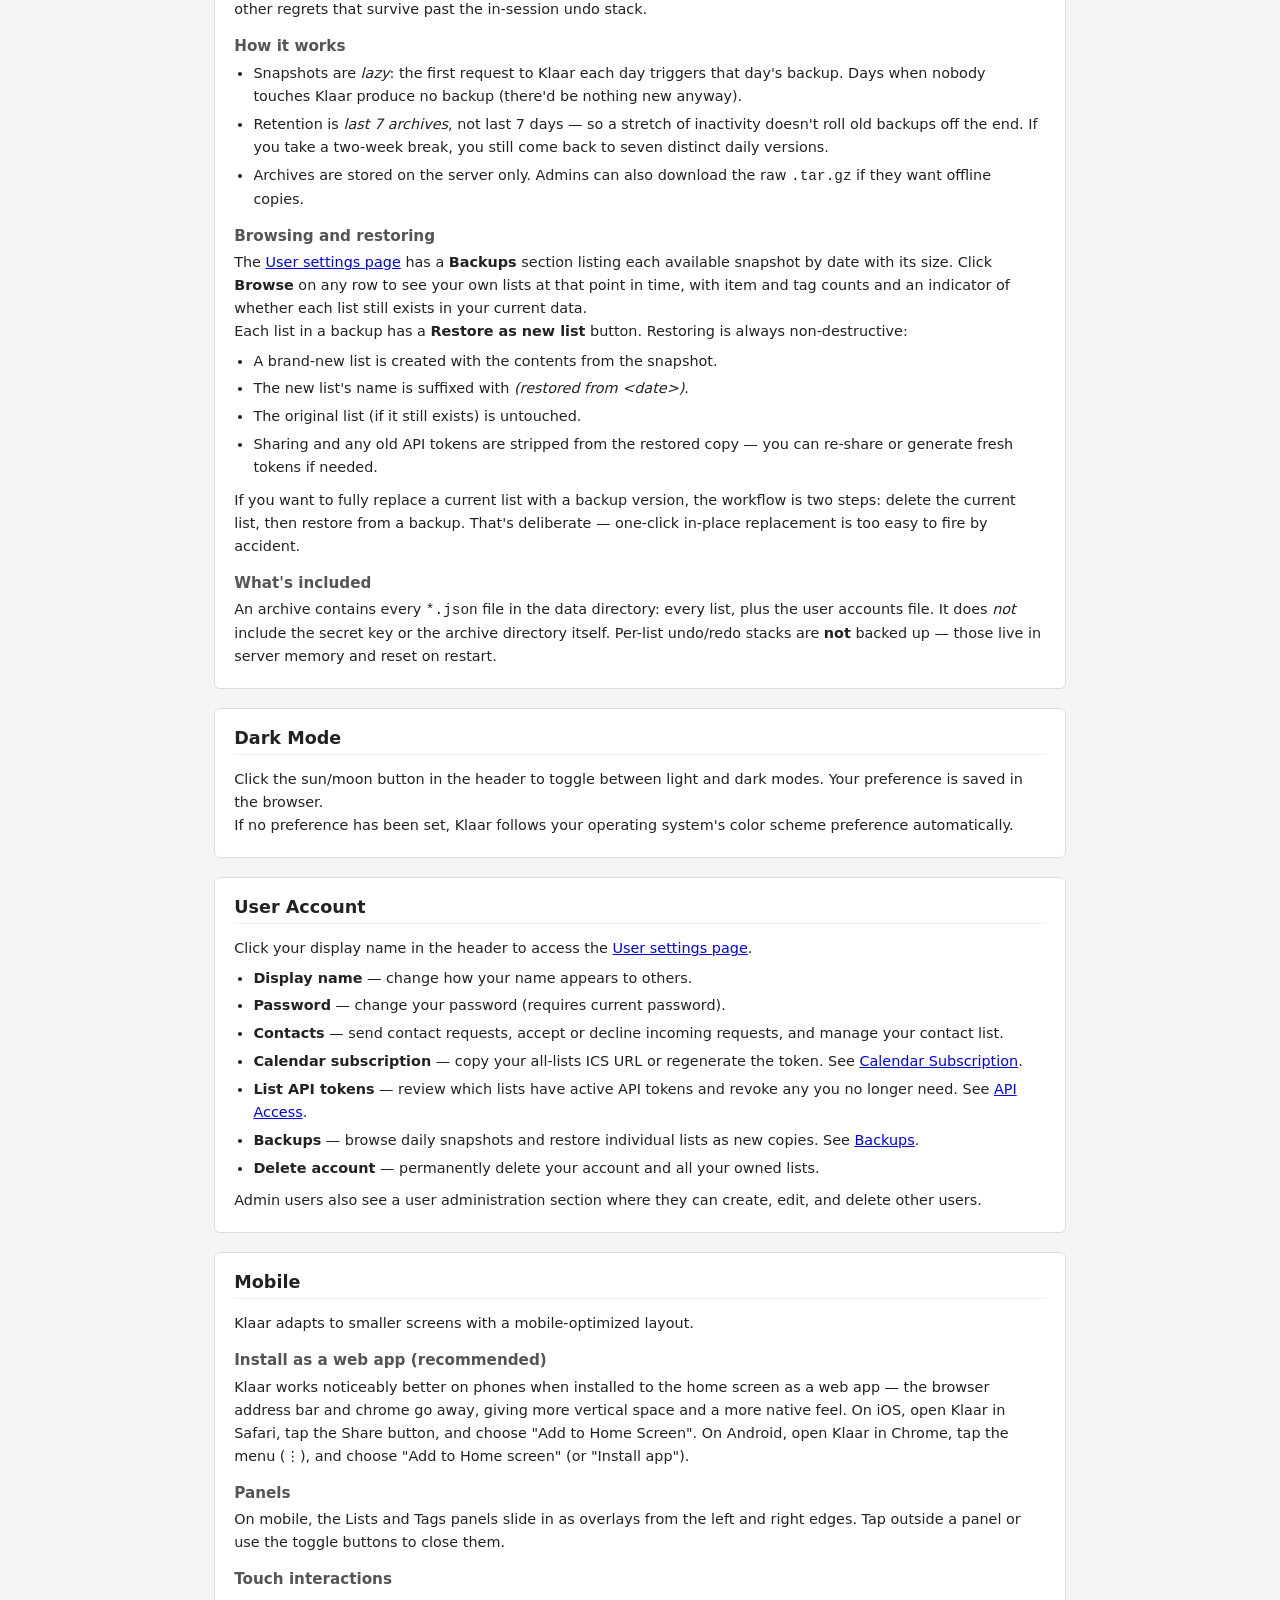
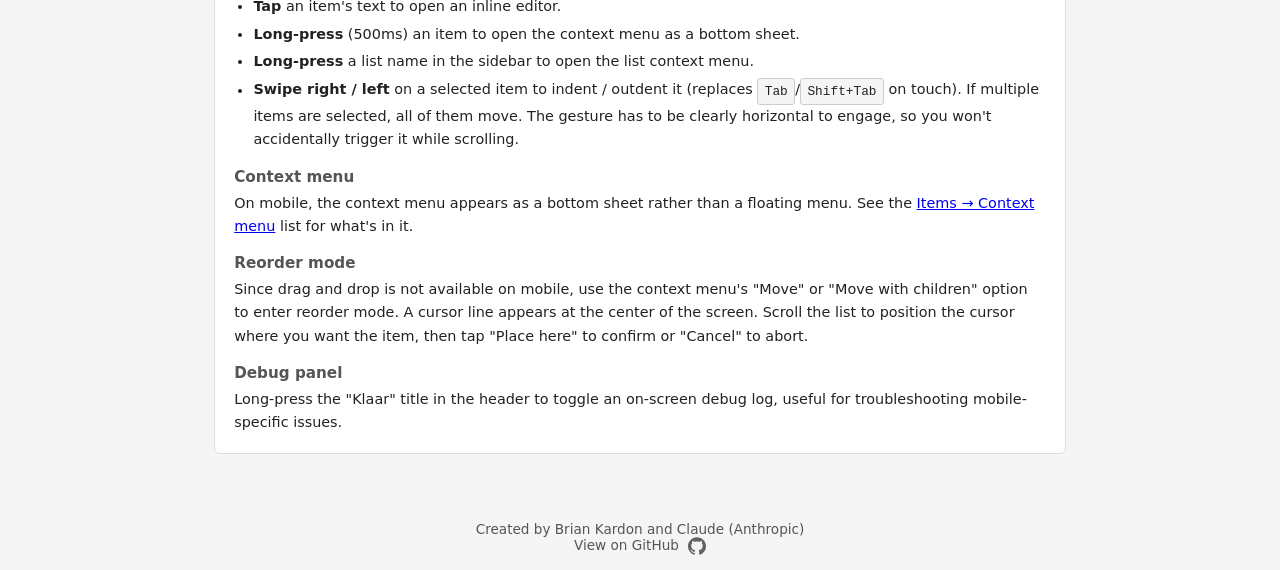
==== commit abf4df29: "Drag-and-drop reordering in the Views panel (v0.17.1) Mirrors the sidebar list reordering: mousedown" ====
--- a/static/help.html
+++ b/static/help.html
@@ -428,12 +428,15 @@
         <li>Tag filters (include/exclude, with conditions)</li>
         <li>Completion filter (Active / Done toggles)</li>
         <li>Date filter (📅 toggle)</li>
-        <li>Sort order &mdash; either a tag sort (tag + direction) or the virtual date sort</li>
+        <li>Sort order &mdash; a tag sort, the virtual date sort, or the completion sort (tag/direction)</li>
         <li>Hidden tag IDs</li>
       </ul>
 
       <h3>Applying a view</h3>
-      <p>Click a view name to apply it. The active view is highlighted. Click it again to toggle it off and clear all filters.</p>
+      <p>Click a view name to apply it. The active view is marked with an eyeglasses (👓) icon in the gutter to its left. Click it again to toggle it off and clear all filters.</p>
+
+      <h3>Reordering views</h3>
+      <p>Drag a view up or down in the Views list to reorder it. The order is saved with the list.</p>
 
       <h3>Default view (auto-restore)</h3>
       <p>When you apply a view, it is saved as the list's active view. The next time you open that list, the view is automatically restored.</p>
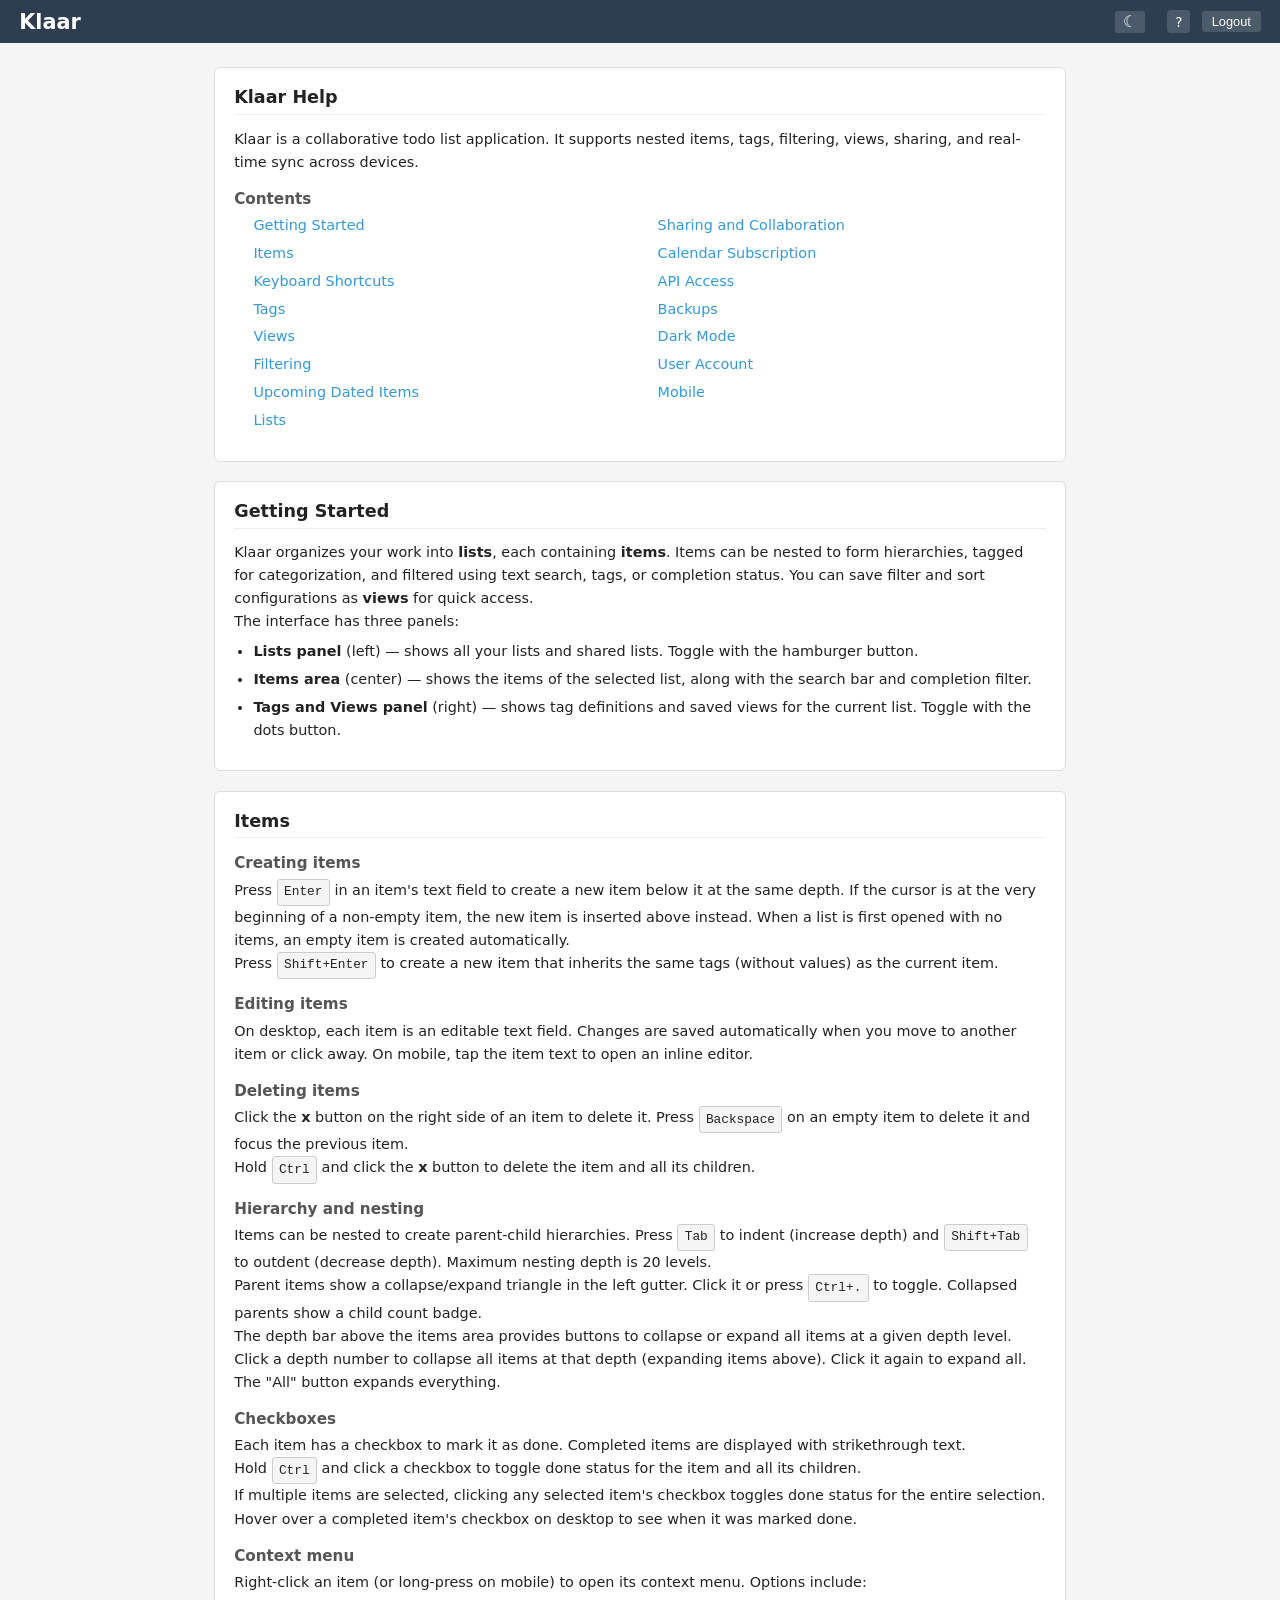
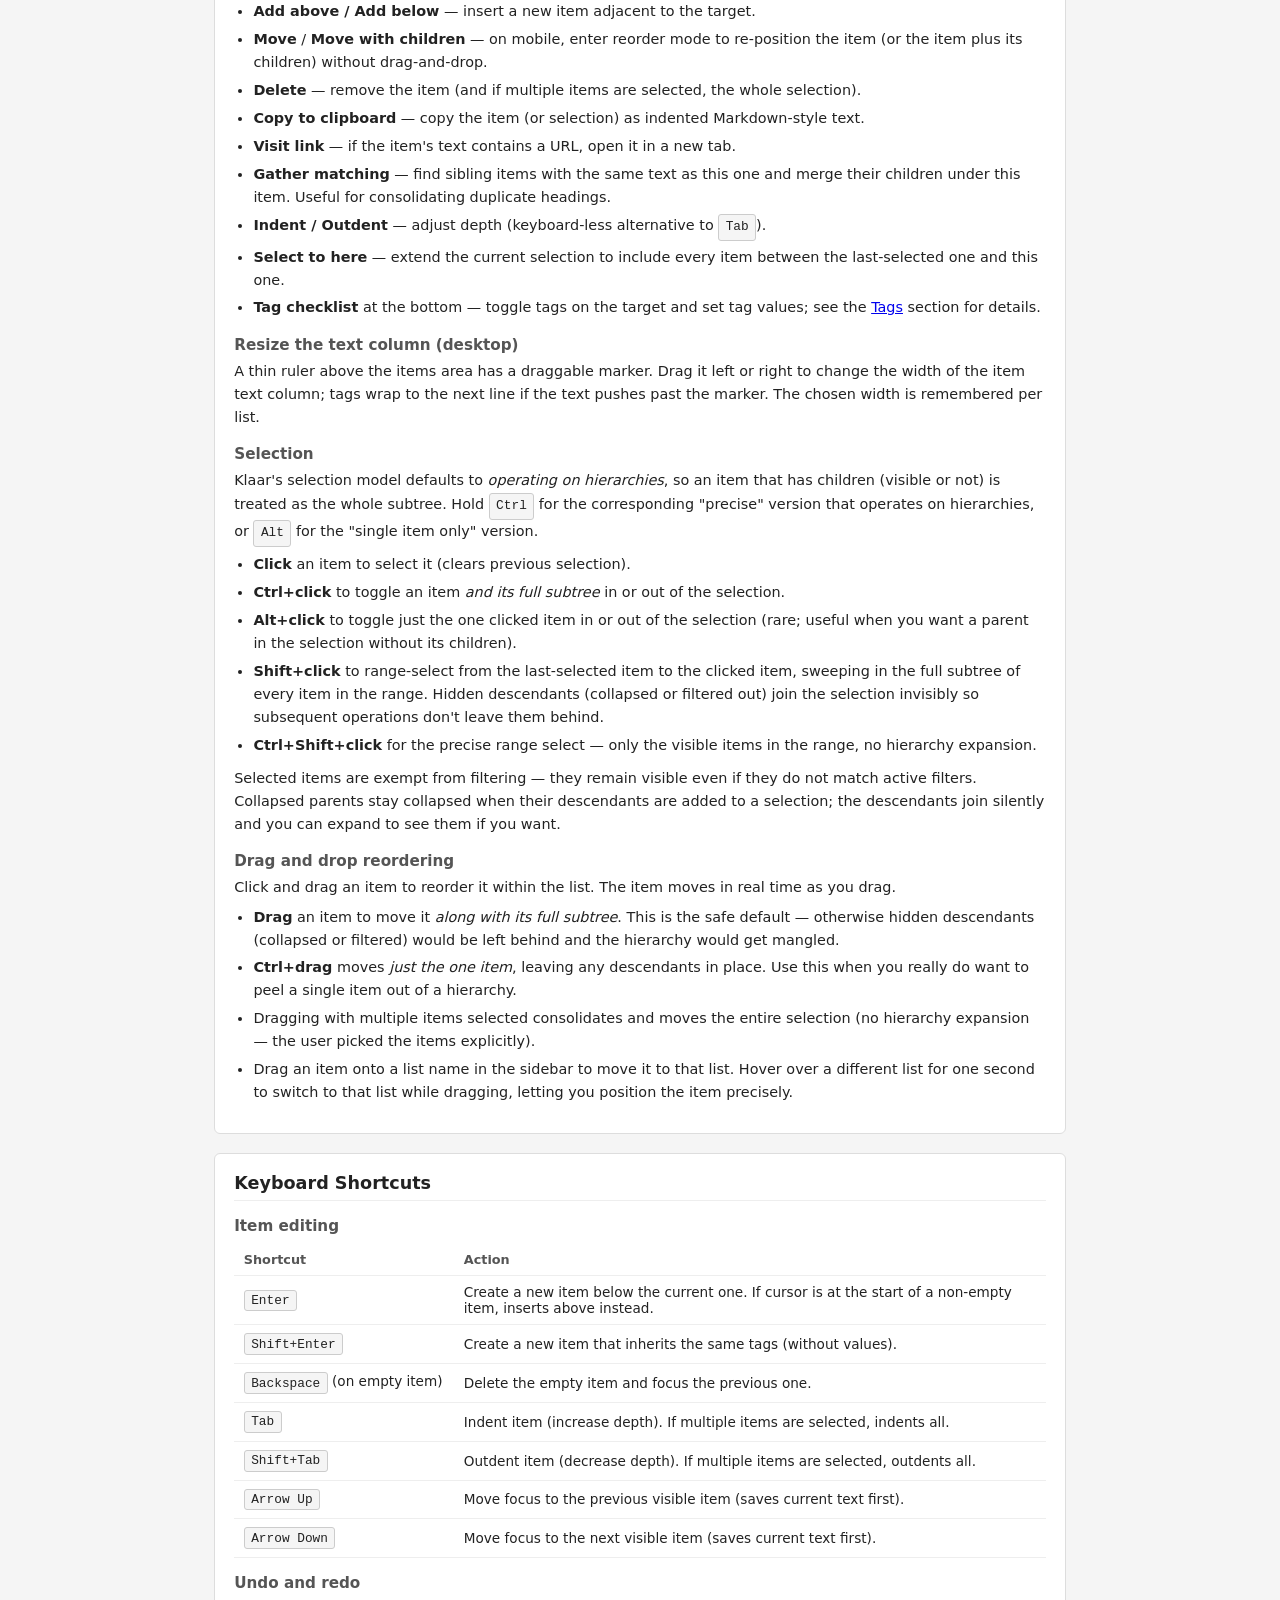
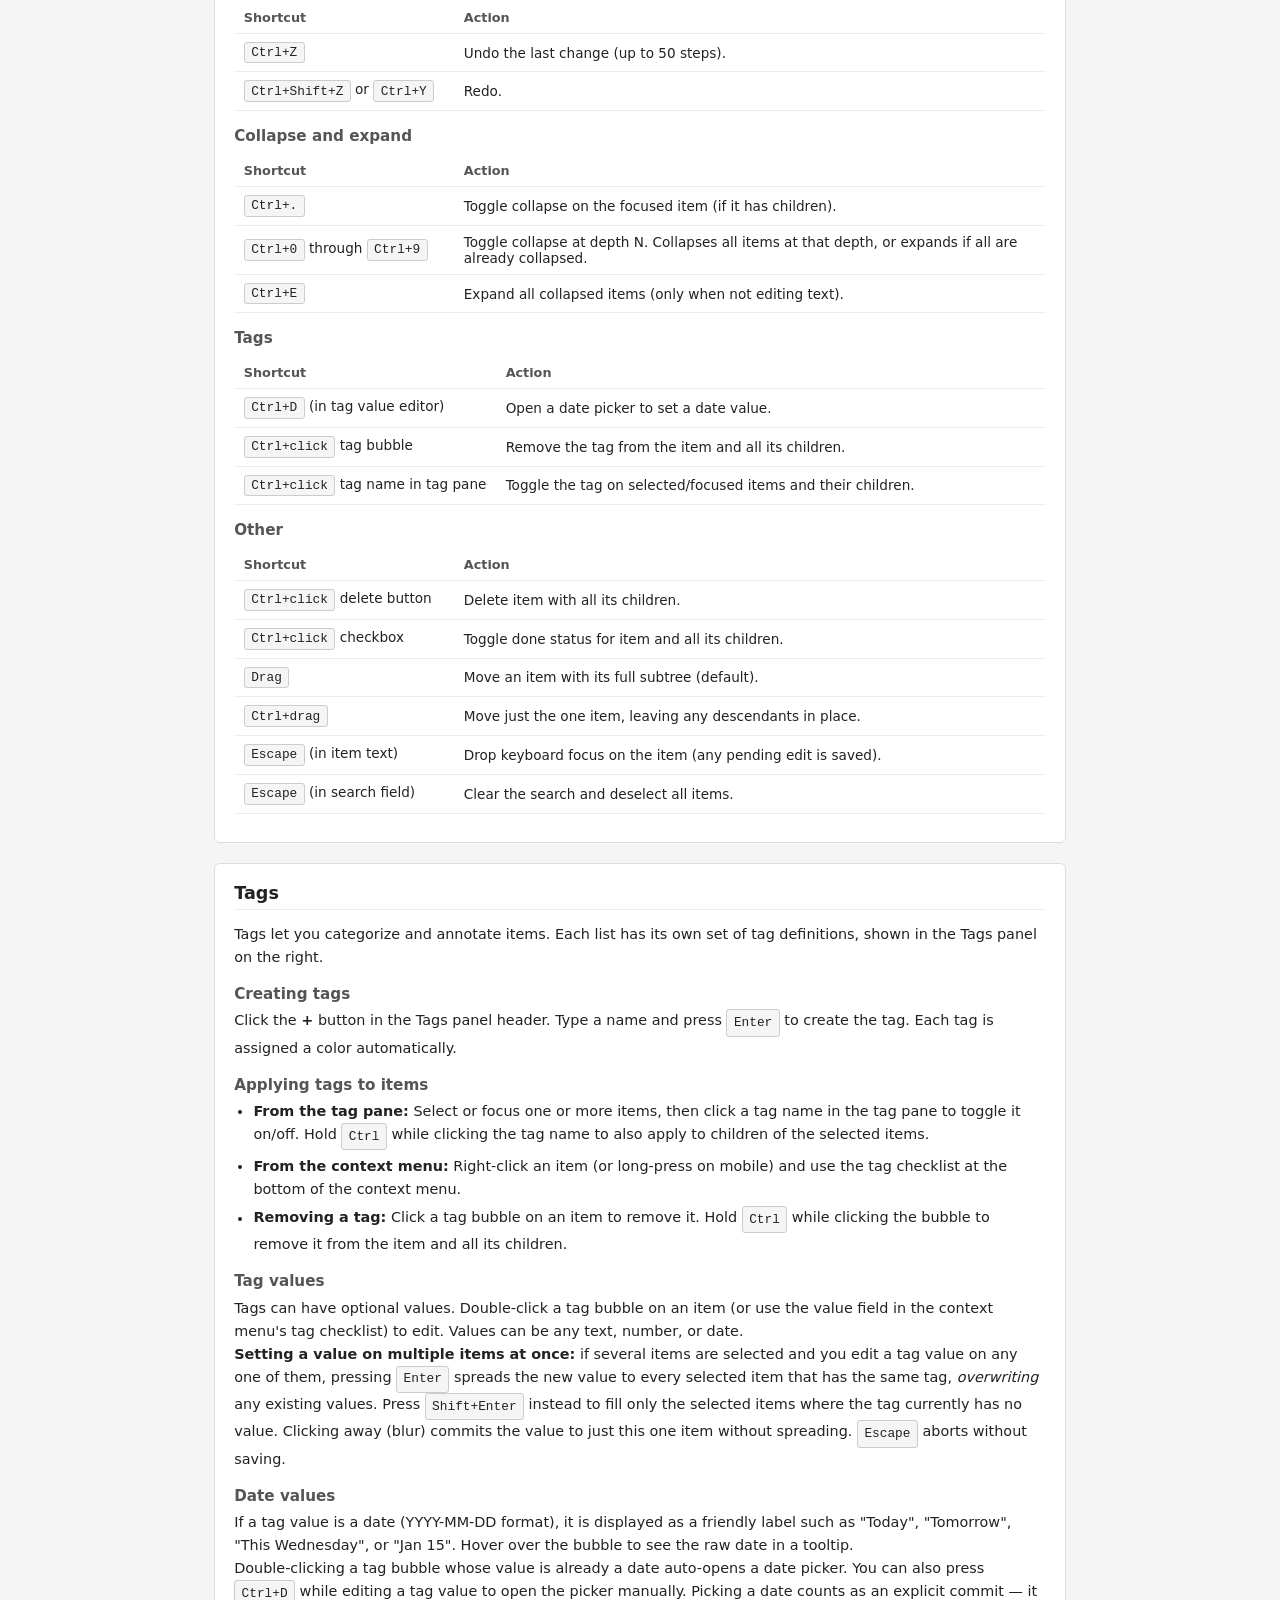
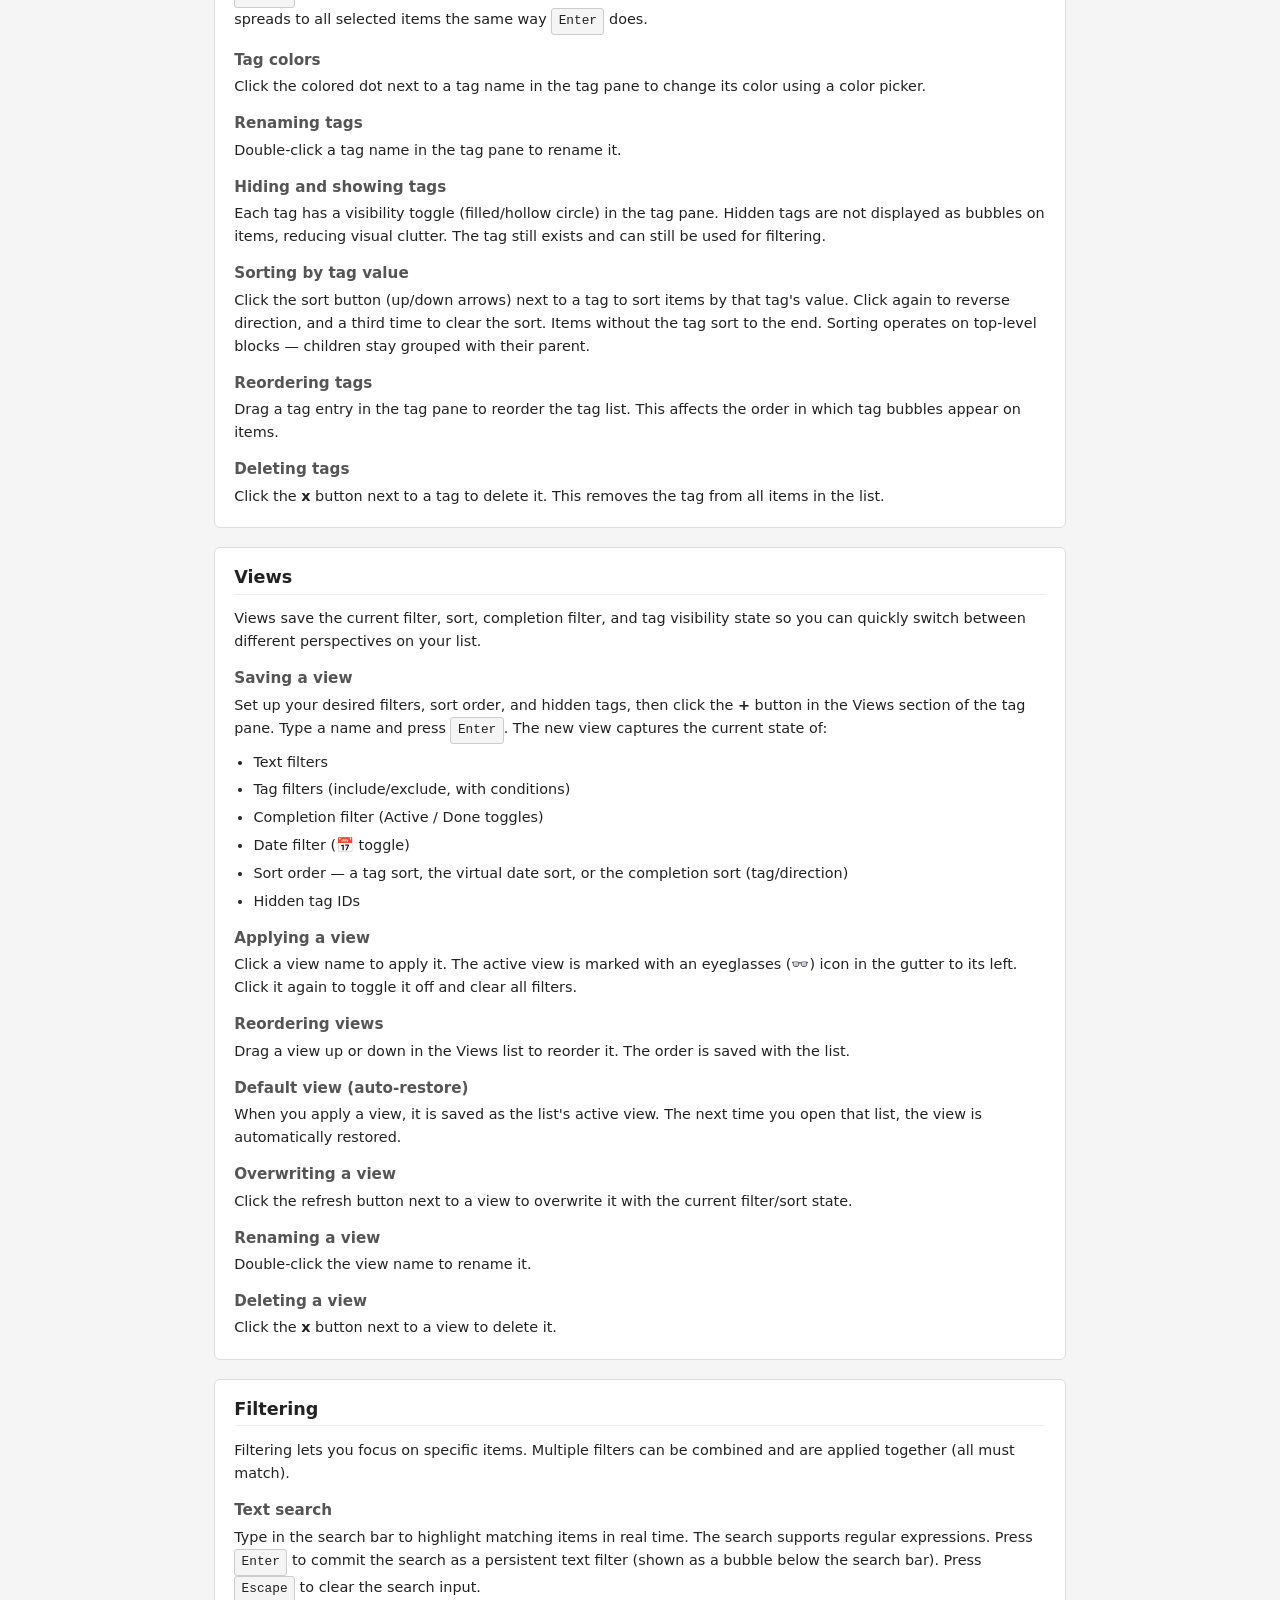
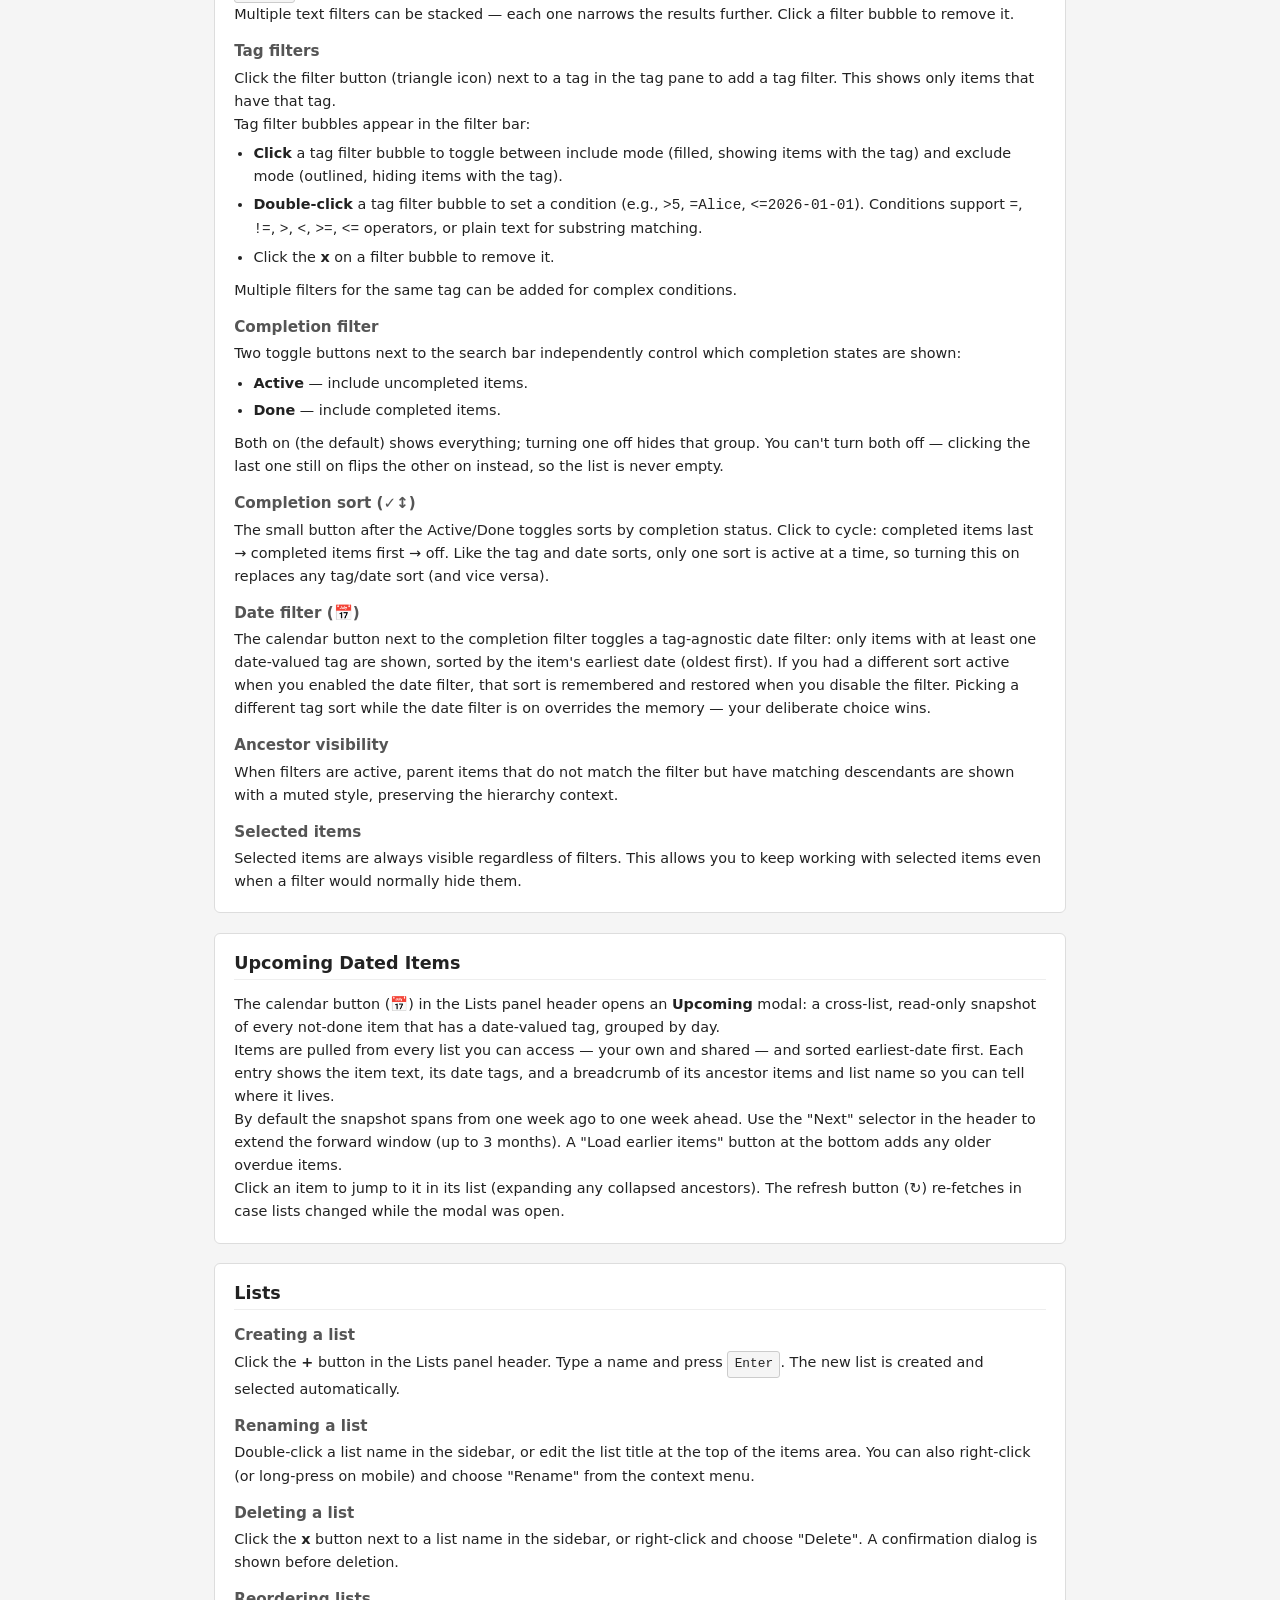
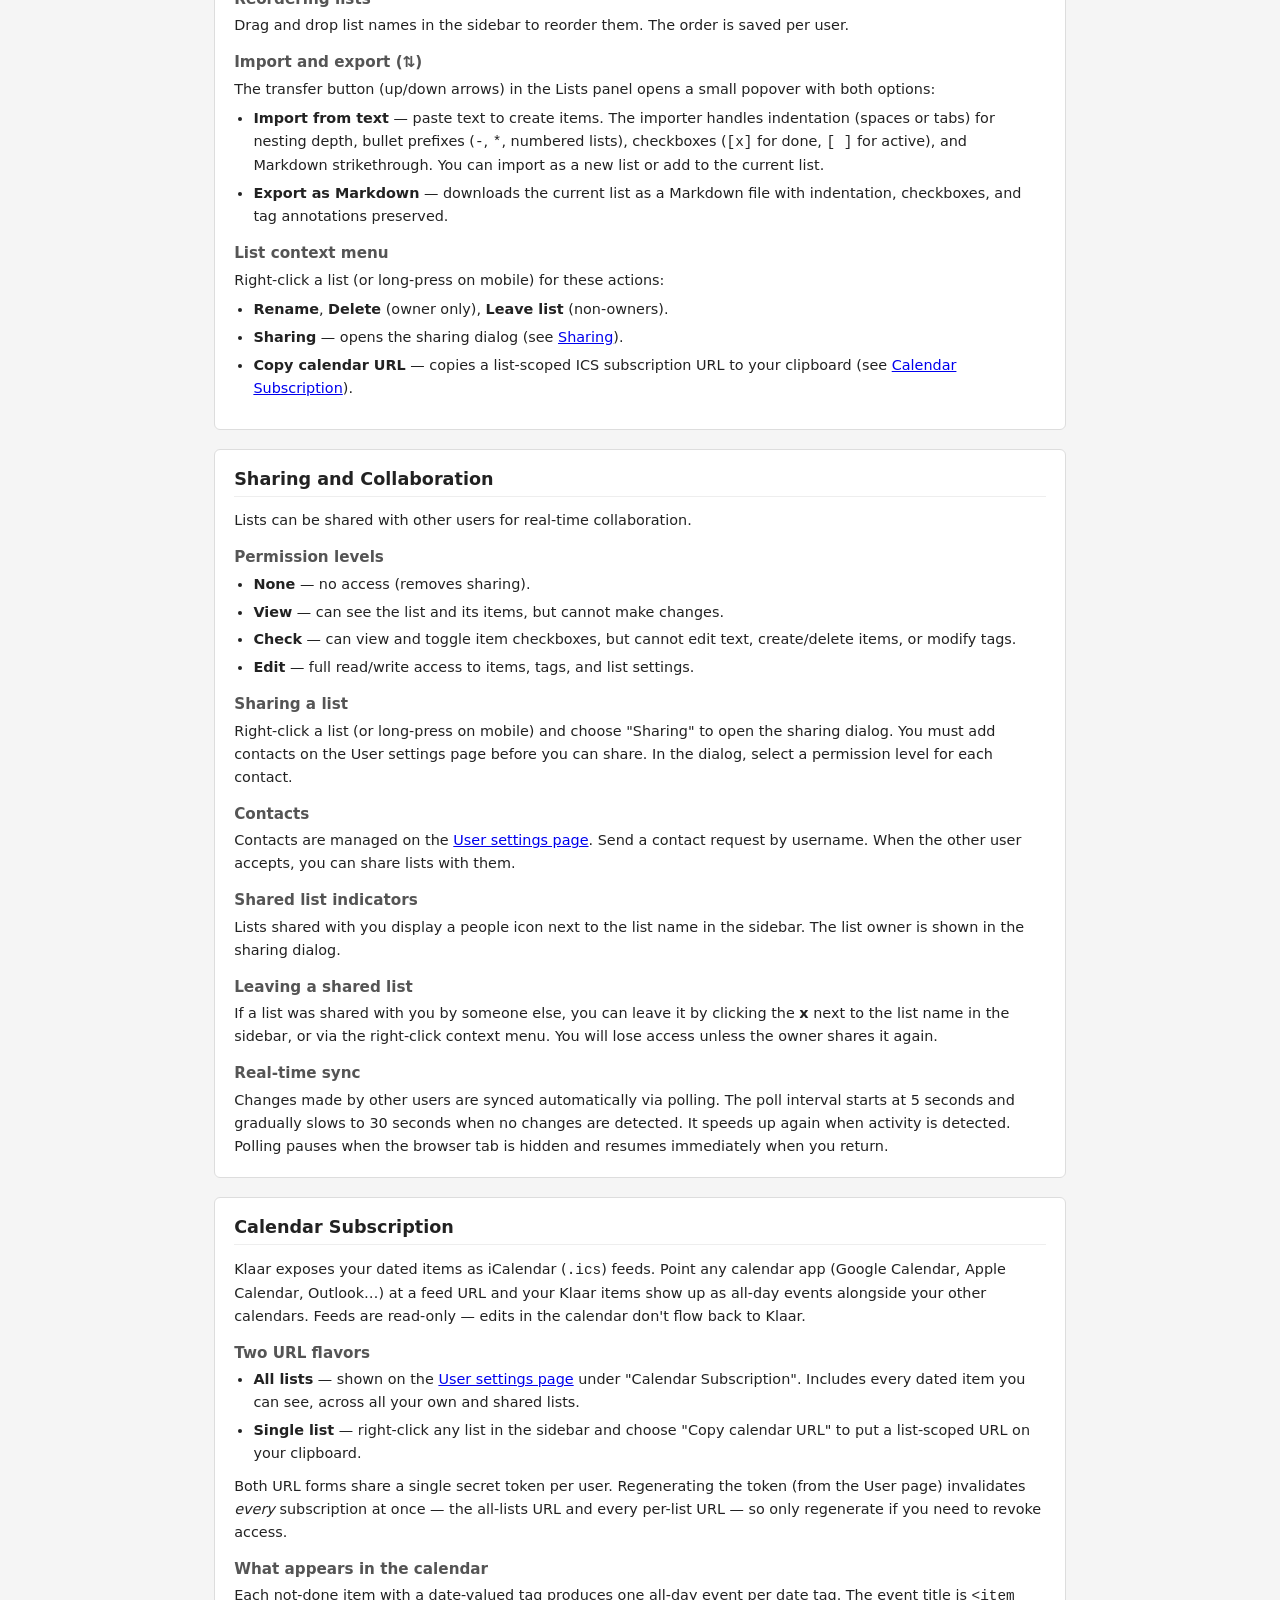
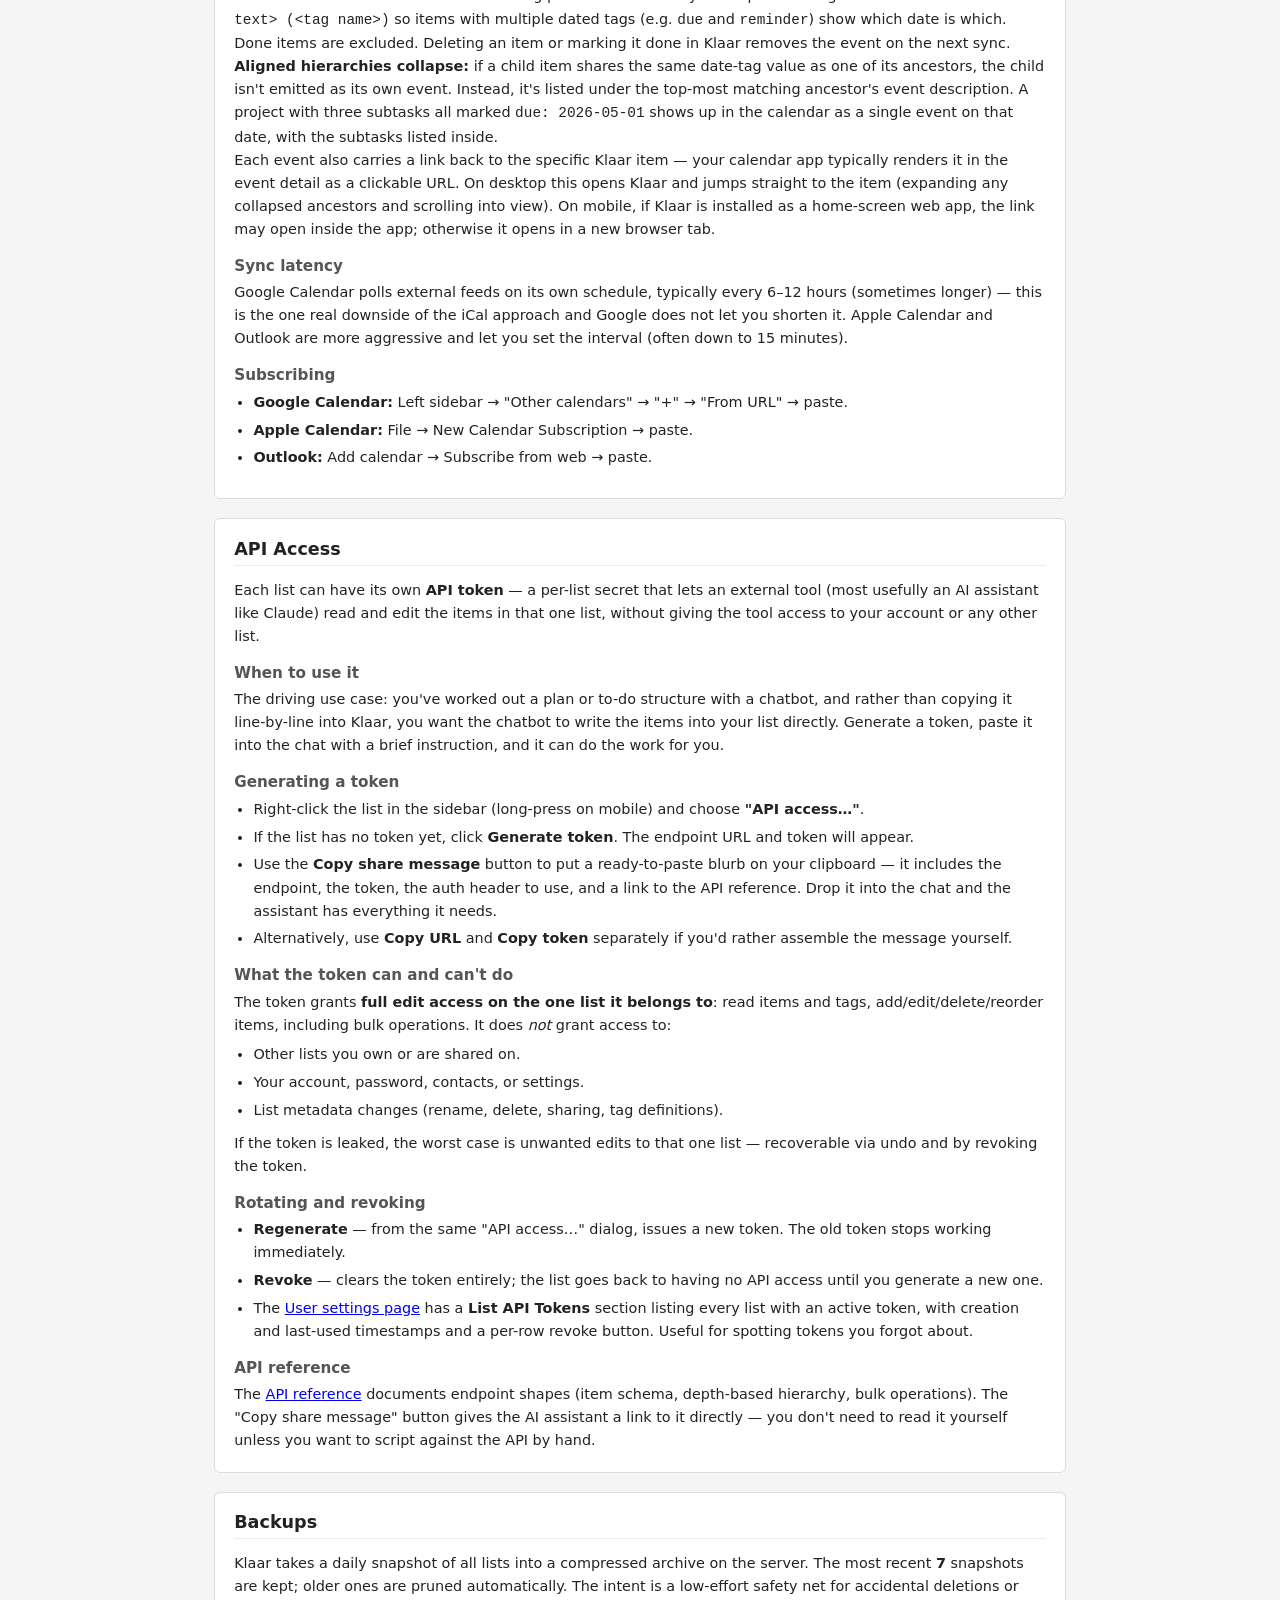
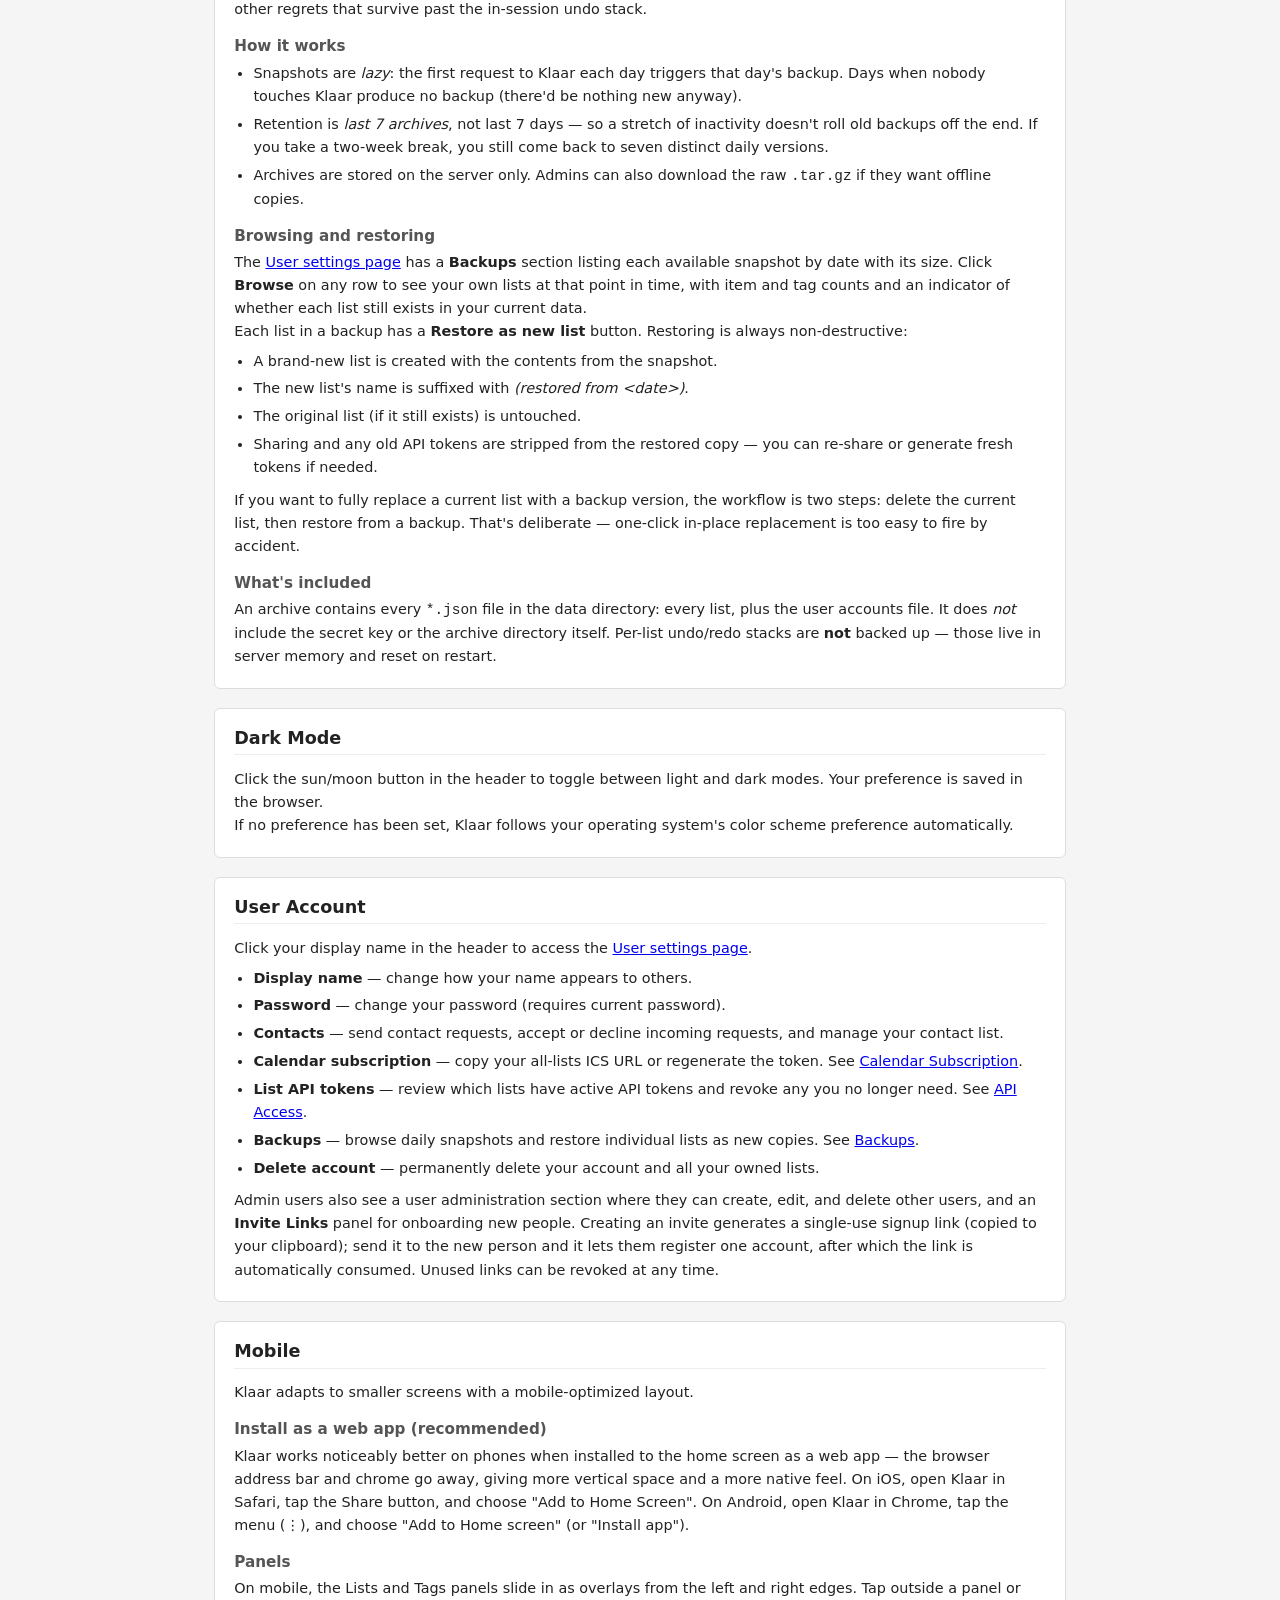
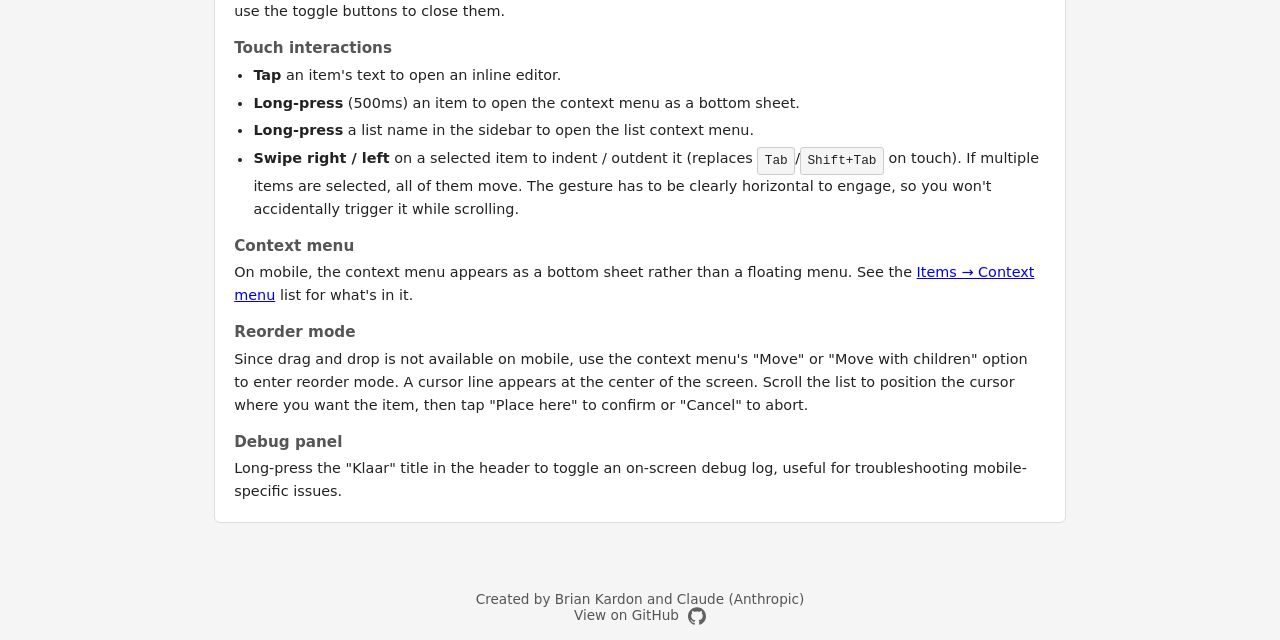
==== commit fa2da55a: "Admin invite-link management panel (v0.17.2) Adds an Invite Links panel to the admin section of the " ====
--- a/static/help.html
+++ b/static/help.html
@@ -673,7 +673,7 @@
         <li><strong>Backups</strong> &mdash; browse daily snapshots and restore individual lists as new copies. See <a href="#backups">Backups</a>.</li>
         <li><strong>Delete account</strong> &mdash; permanently delete your account and all your owned lists.</li>
       </ul>
-      <p>Admin users also see a user administration section where they can create, edit, and delete other users.</p>
+      <p>Admin users also see a user administration section where they can create, edit, and delete other users, and an <strong>Invite Links</strong> panel for onboarding new people. Creating an invite generates a single-use signup link (copied to your clipboard); send it to the new person and it lets them register one account, after which the link is automatically consumed. Unused links can be revoked at any time.</p>
     </div>
 
     <!-- Mobile -->
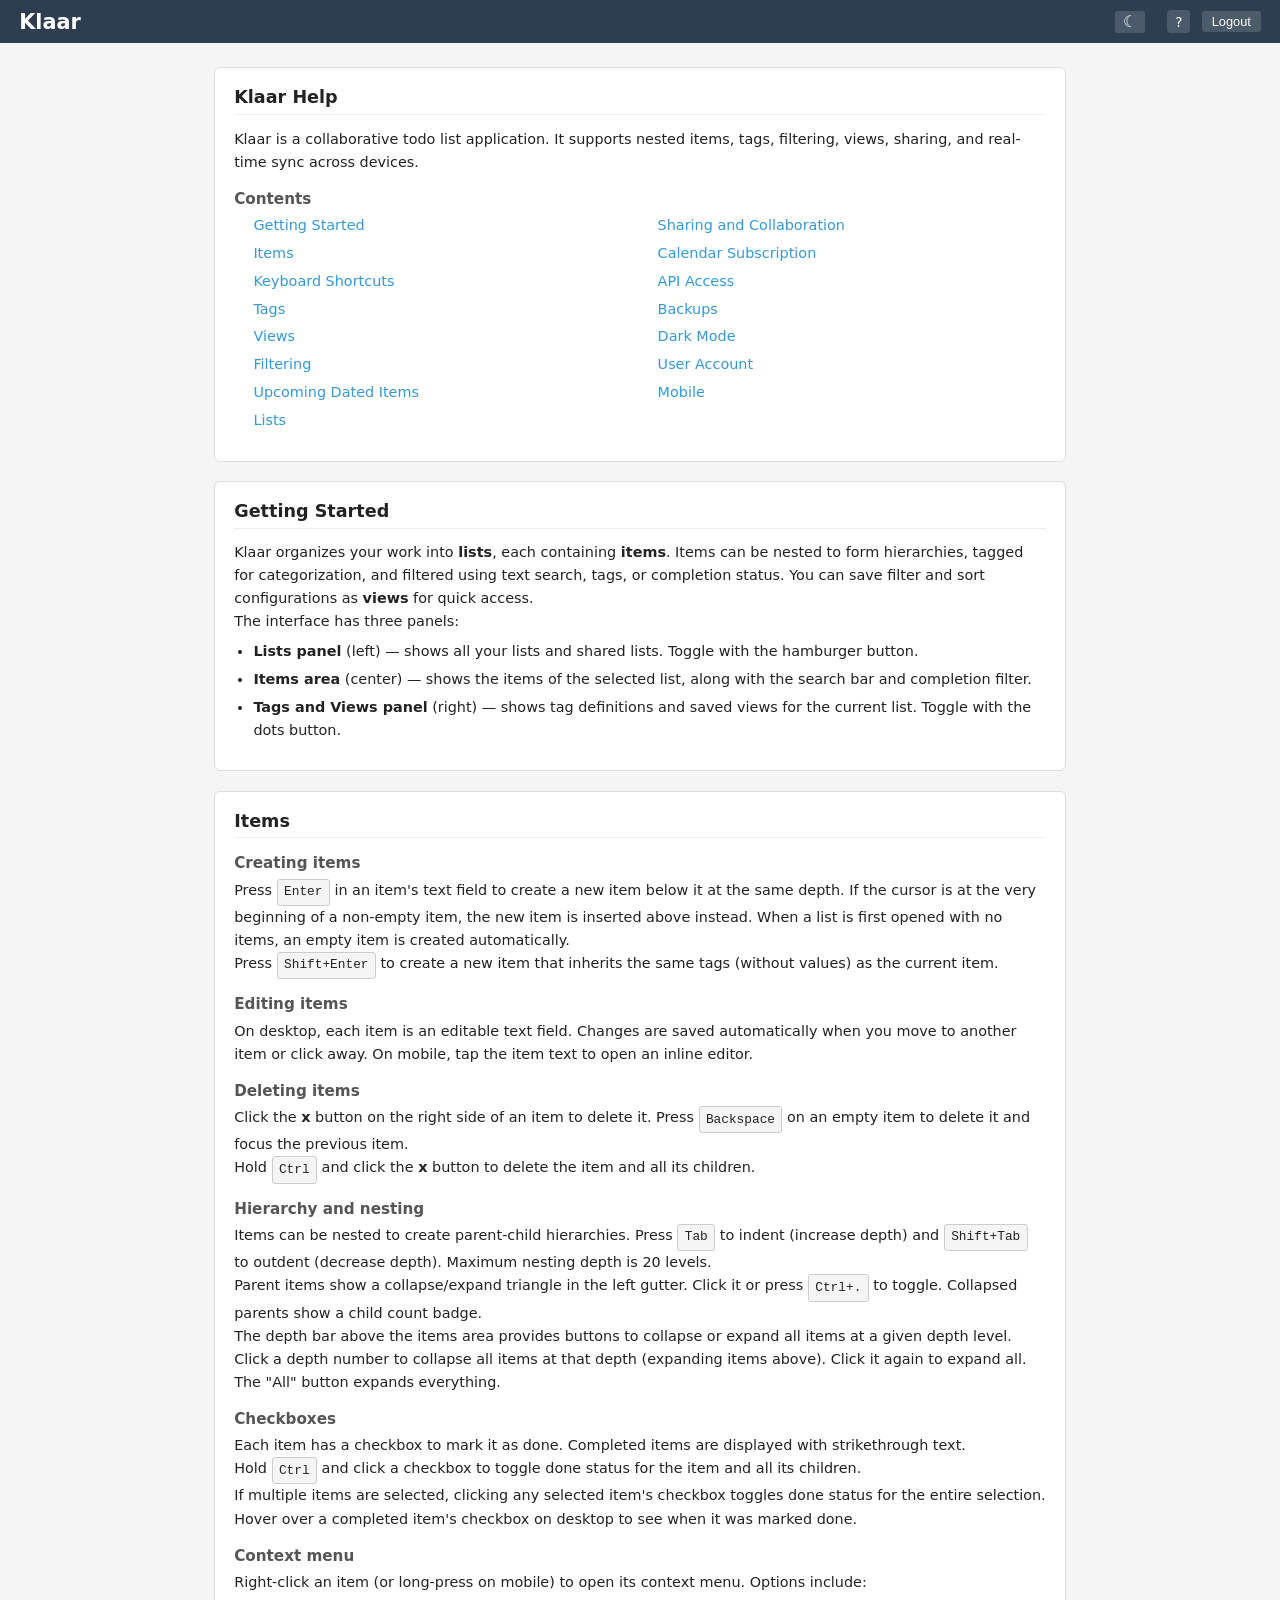
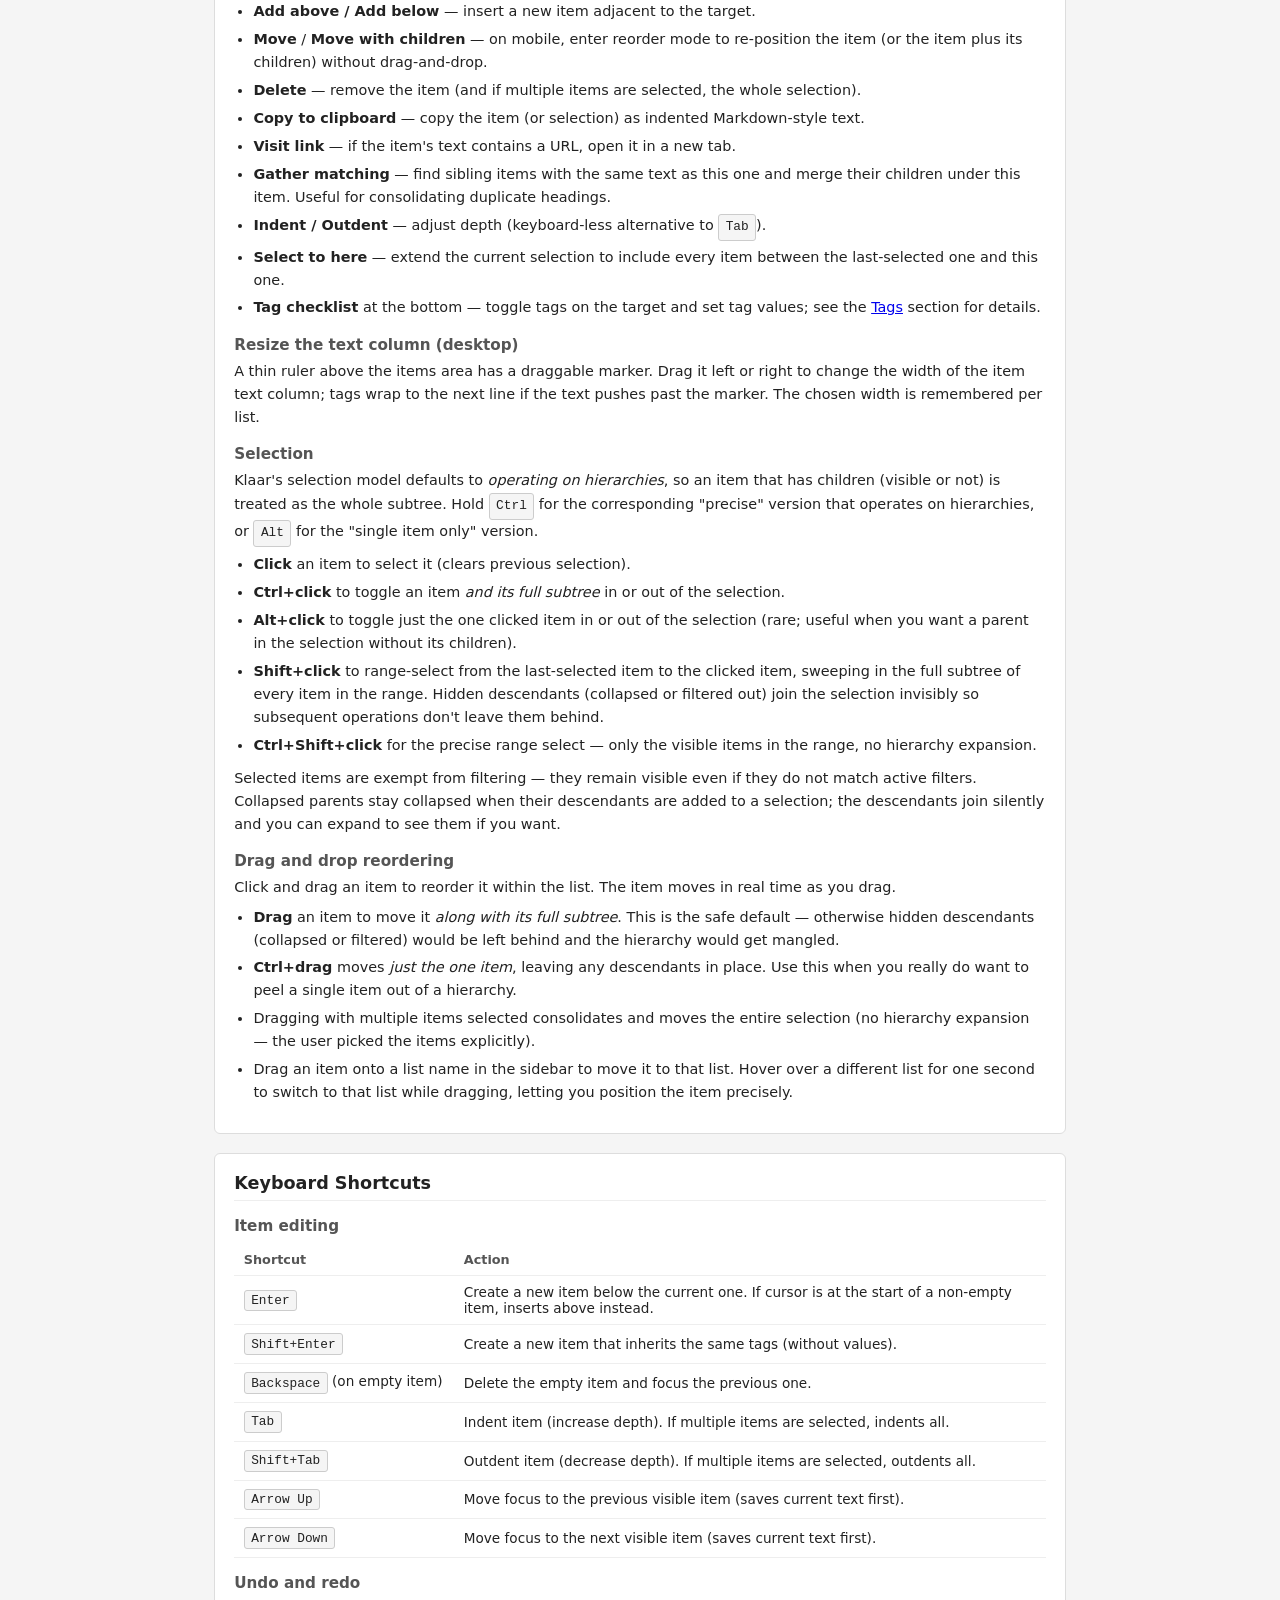
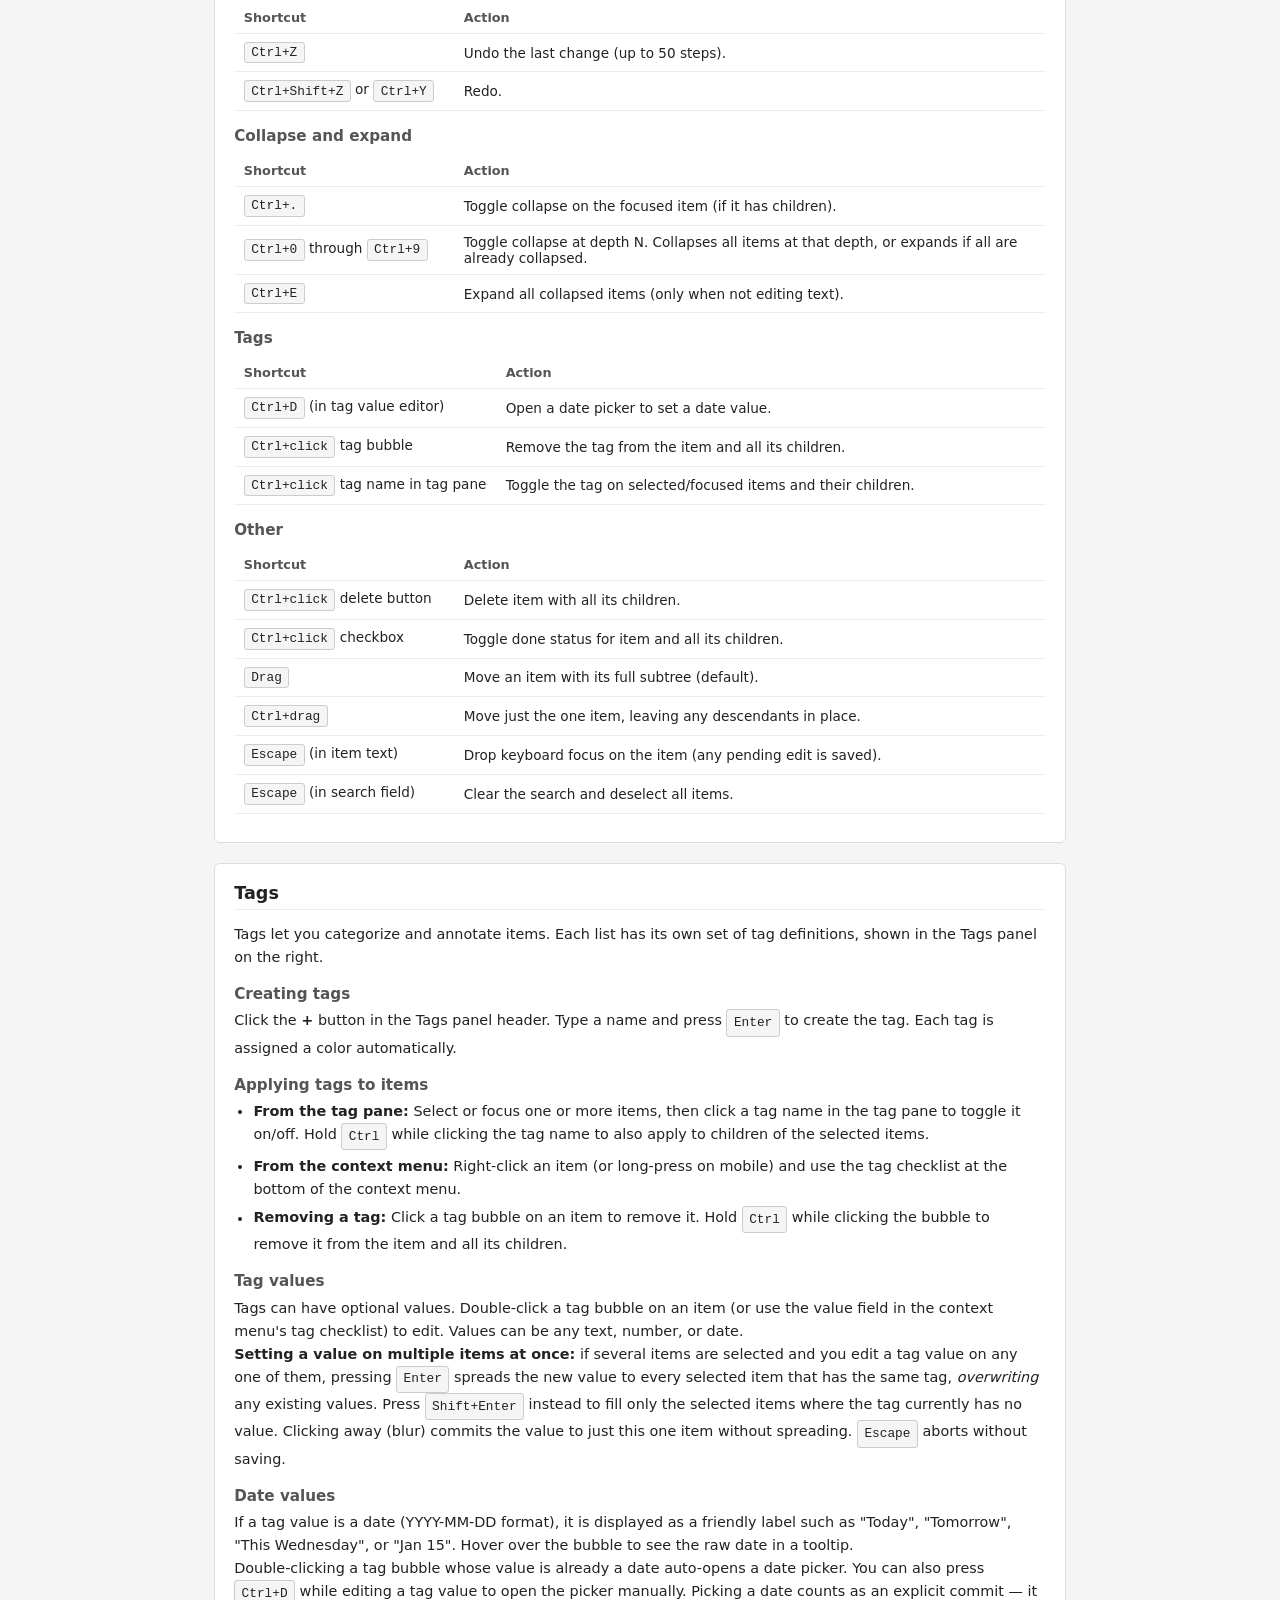
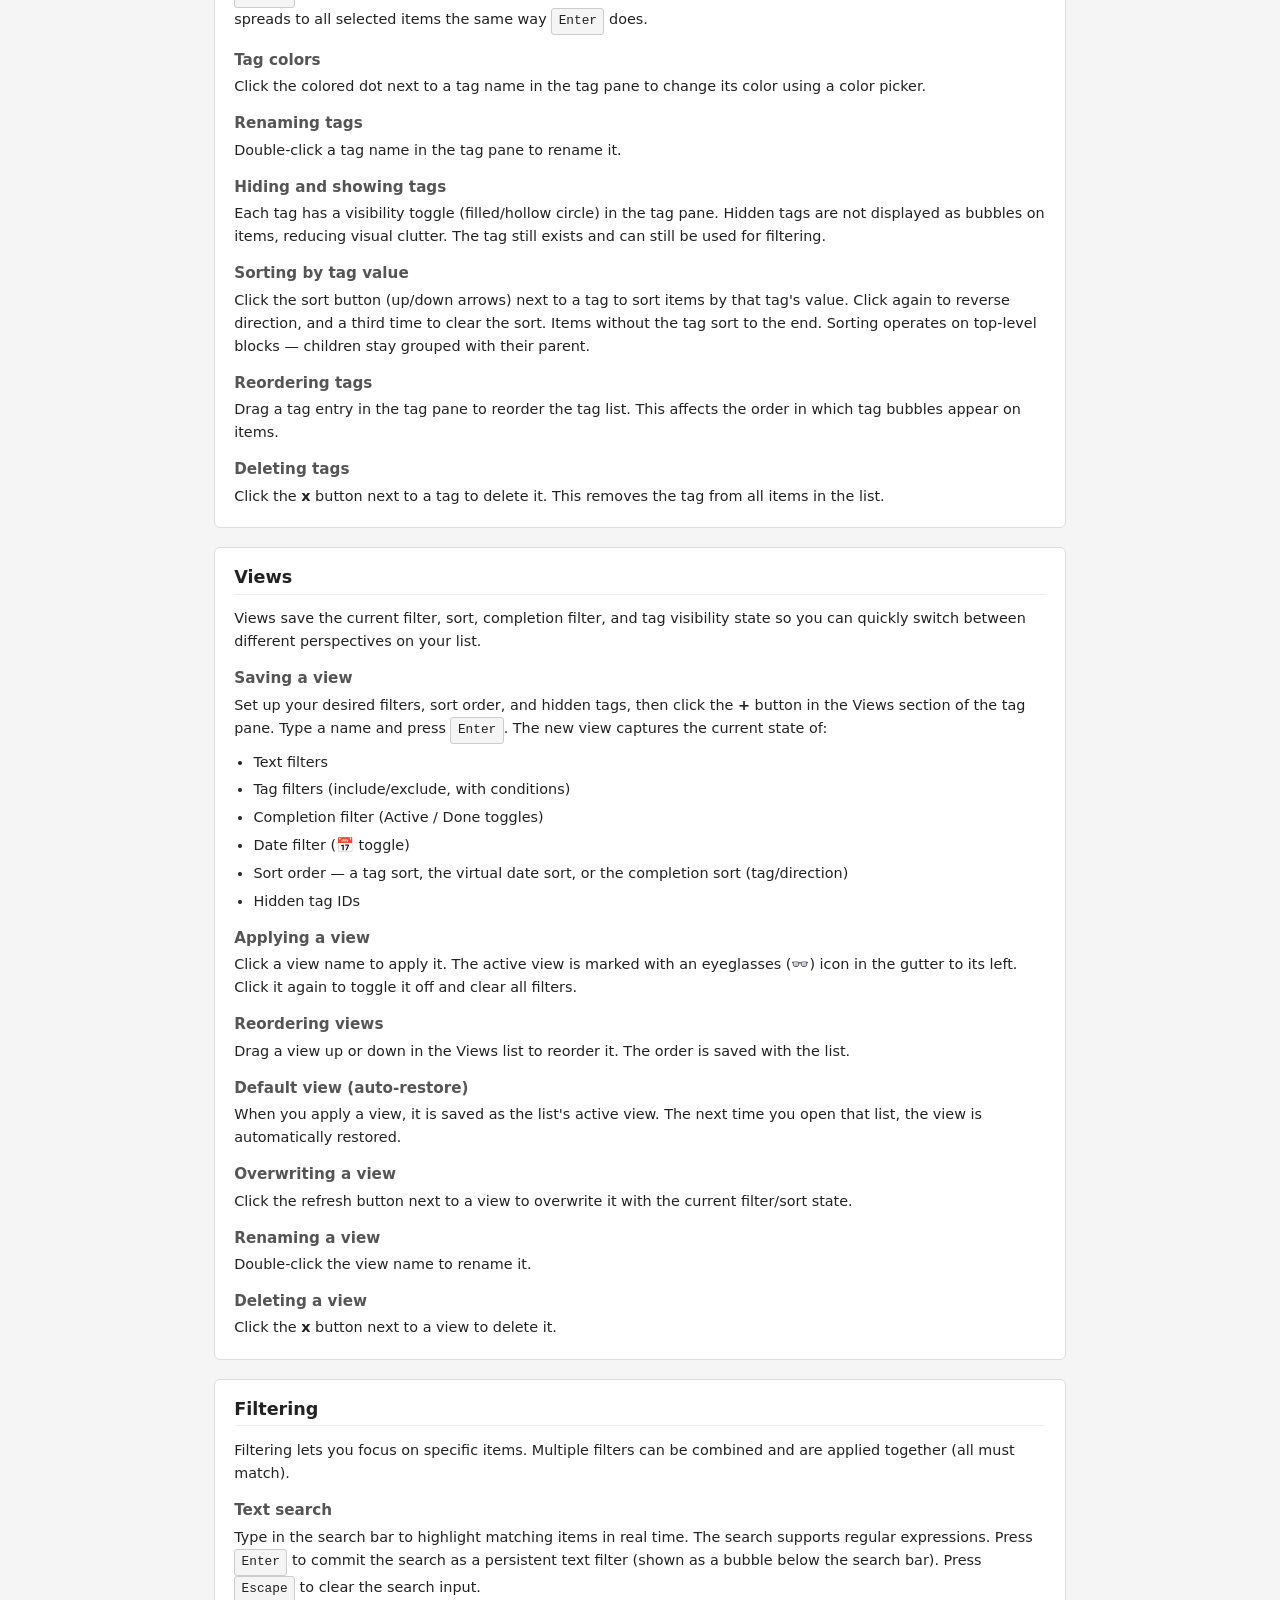
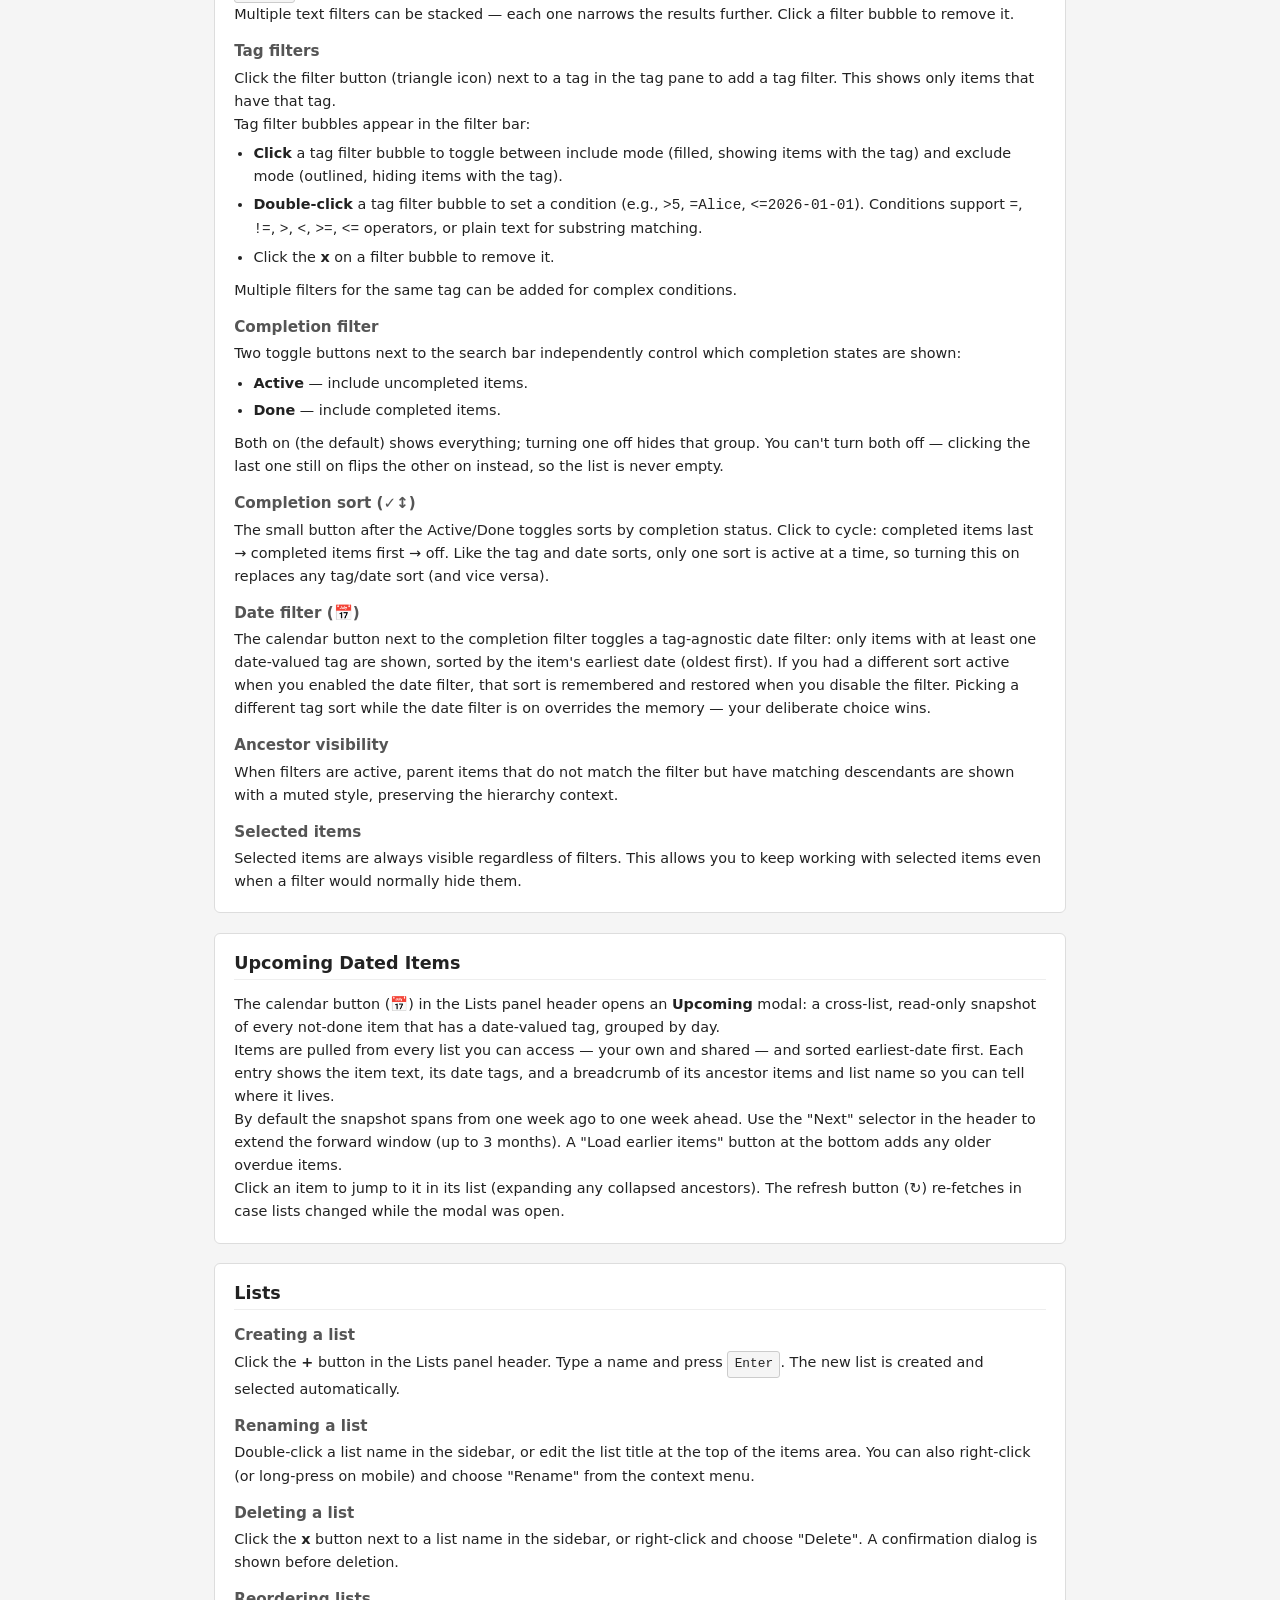
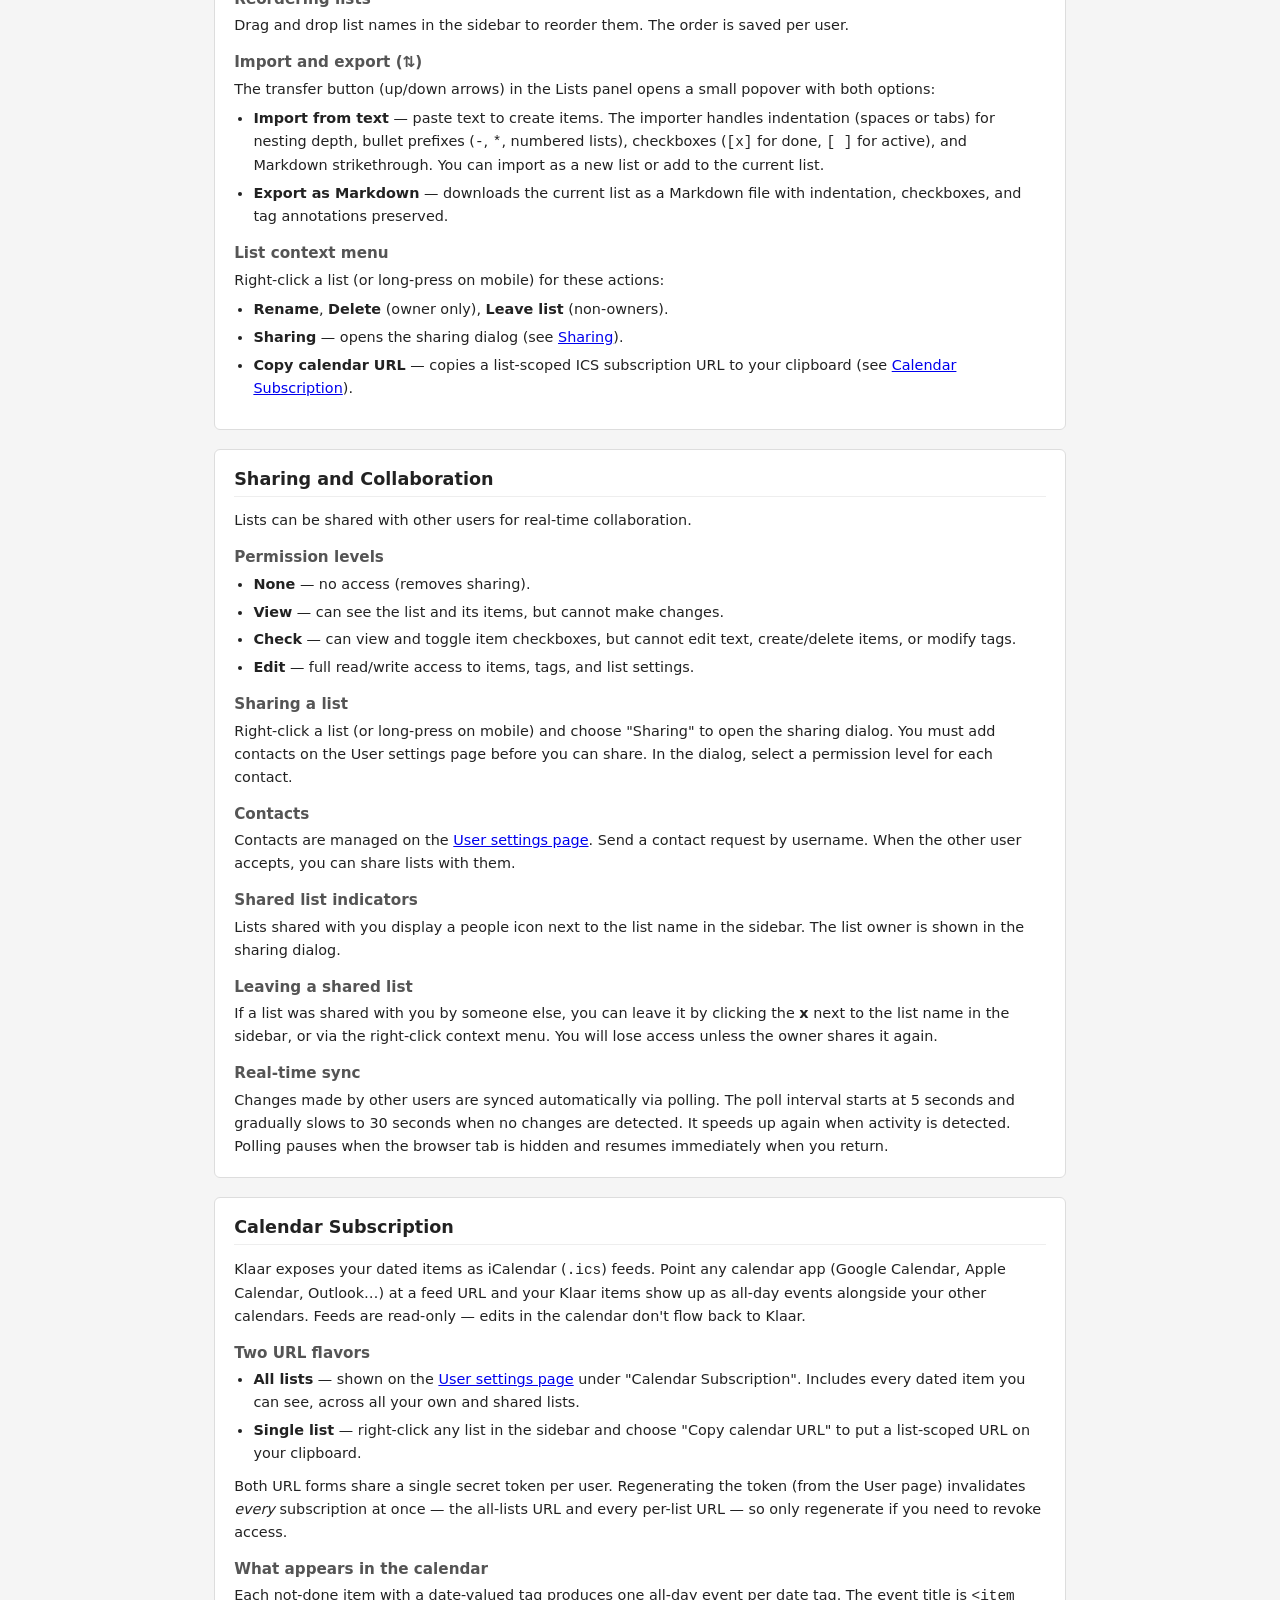
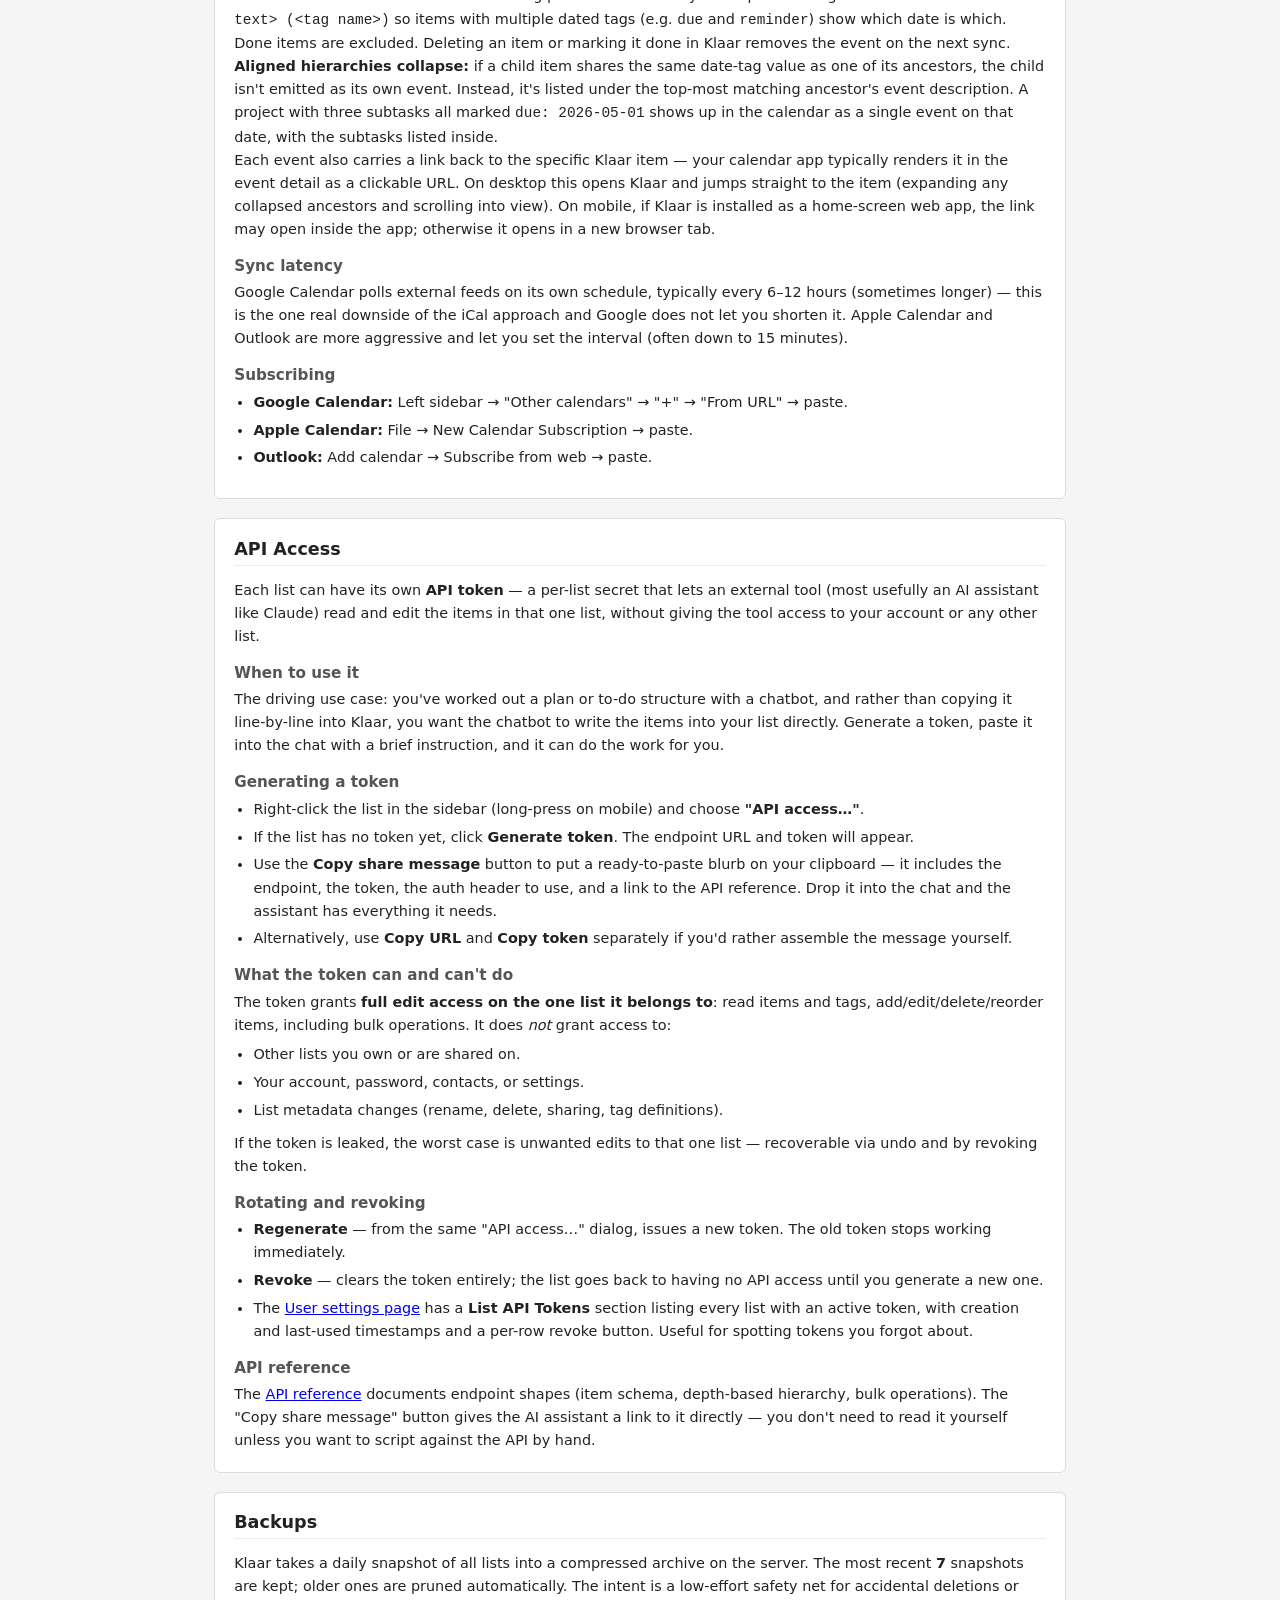
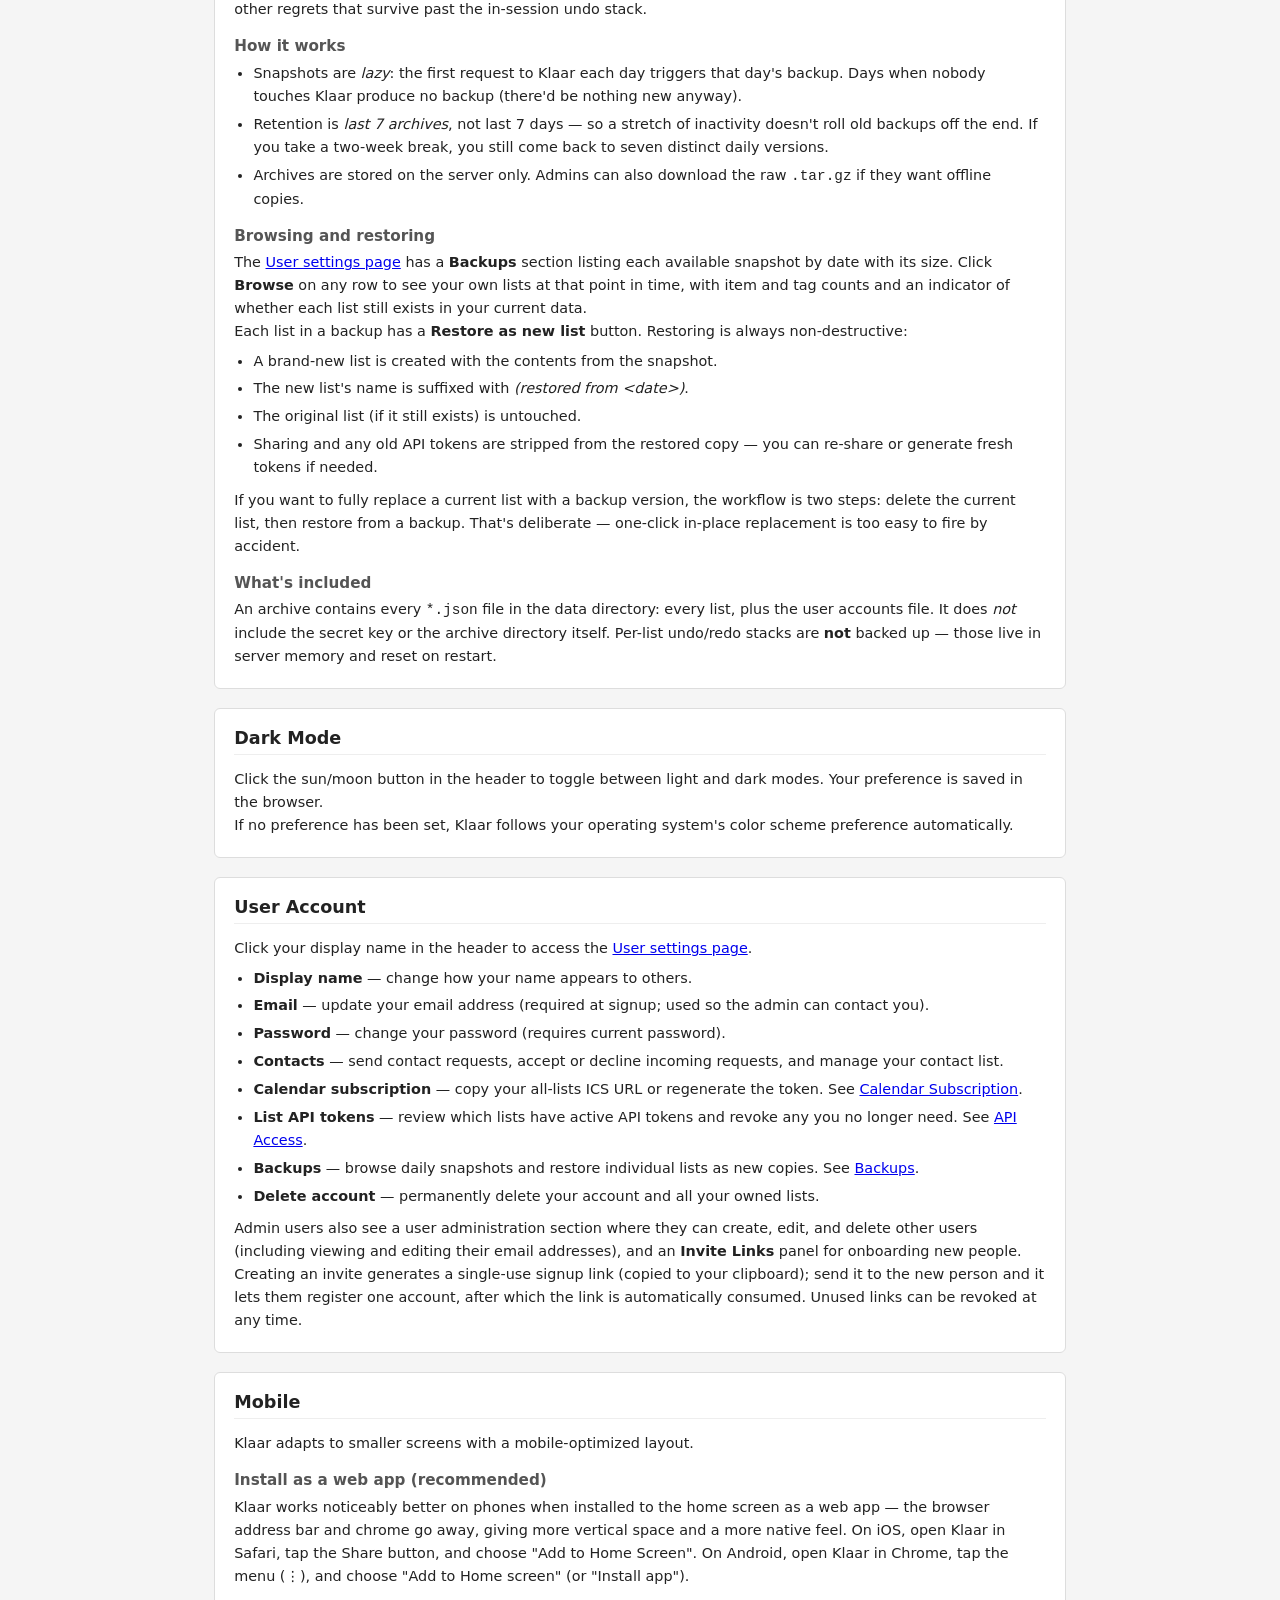
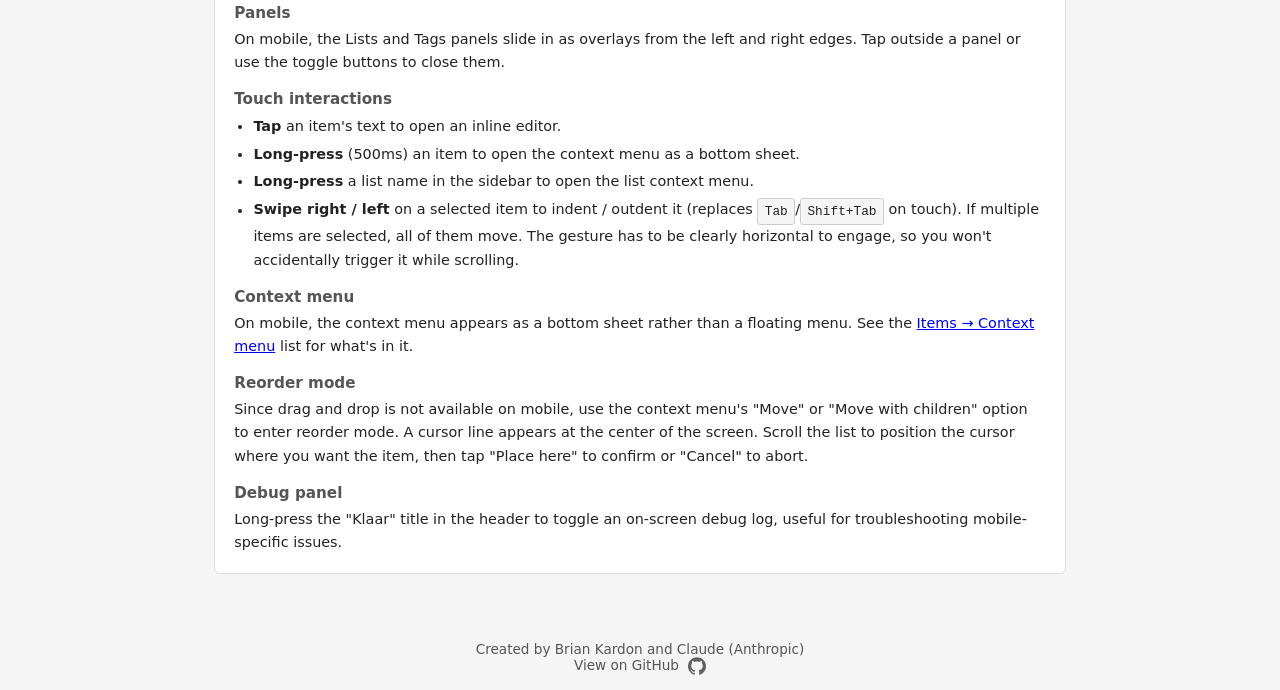
==== commit f83ee51c: "Encrypt list/user data at rest; required email field (v0.18.0) ENCRYPTION (Tier 2 — opaque files, se" ====
--- a/static/help.html
+++ b/static/help.html
@@ -666,6 +666,7 @@
       <p>Click your display name in the header to access the <a href="/user">User settings page</a>.</p>
       <ul>
         <li><strong>Display name</strong> &mdash; change how your name appears to others.</li>
+        <li><strong>Email</strong> &mdash; update your email address (required at signup; used so the admin can contact you).</li>
         <li><strong>Password</strong> &mdash; change your password (requires current password).</li>
         <li><strong>Contacts</strong> &mdash; send contact requests, accept or decline incoming requests, and manage your contact list.</li>
         <li><strong>Calendar subscription</strong> &mdash; copy your all-lists ICS URL or regenerate the token. See <a href="#calendar">Calendar Subscription</a>.</li>
@@ -673,7 +674,7 @@
         <li><strong>Backups</strong> &mdash; browse daily snapshots and restore individual lists as new copies. See <a href="#backups">Backups</a>.</li>
         <li><strong>Delete account</strong> &mdash; permanently delete your account and all your owned lists.</li>
       </ul>
-      <p>Admin users also see a user administration section where they can create, edit, and delete other users, and an <strong>Invite Links</strong> panel for onboarding new people. Creating an invite generates a single-use signup link (copied to your clipboard); send it to the new person and it lets them register one account, after which the link is automatically consumed. Unused links can be revoked at any time.</p>
+      <p>Admin users also see a user administration section where they can create, edit, and delete other users (including viewing and editing their email addresses), and an <strong>Invite Links</strong> panel for onboarding new people. Creating an invite generates a single-use signup link (copied to your clipboard); send it to the new person and it lets them register one account, after which the link is automatically consumed. Unused links can be revoked at any time.</p>
     </div>
 
     <!-- Mobile -->
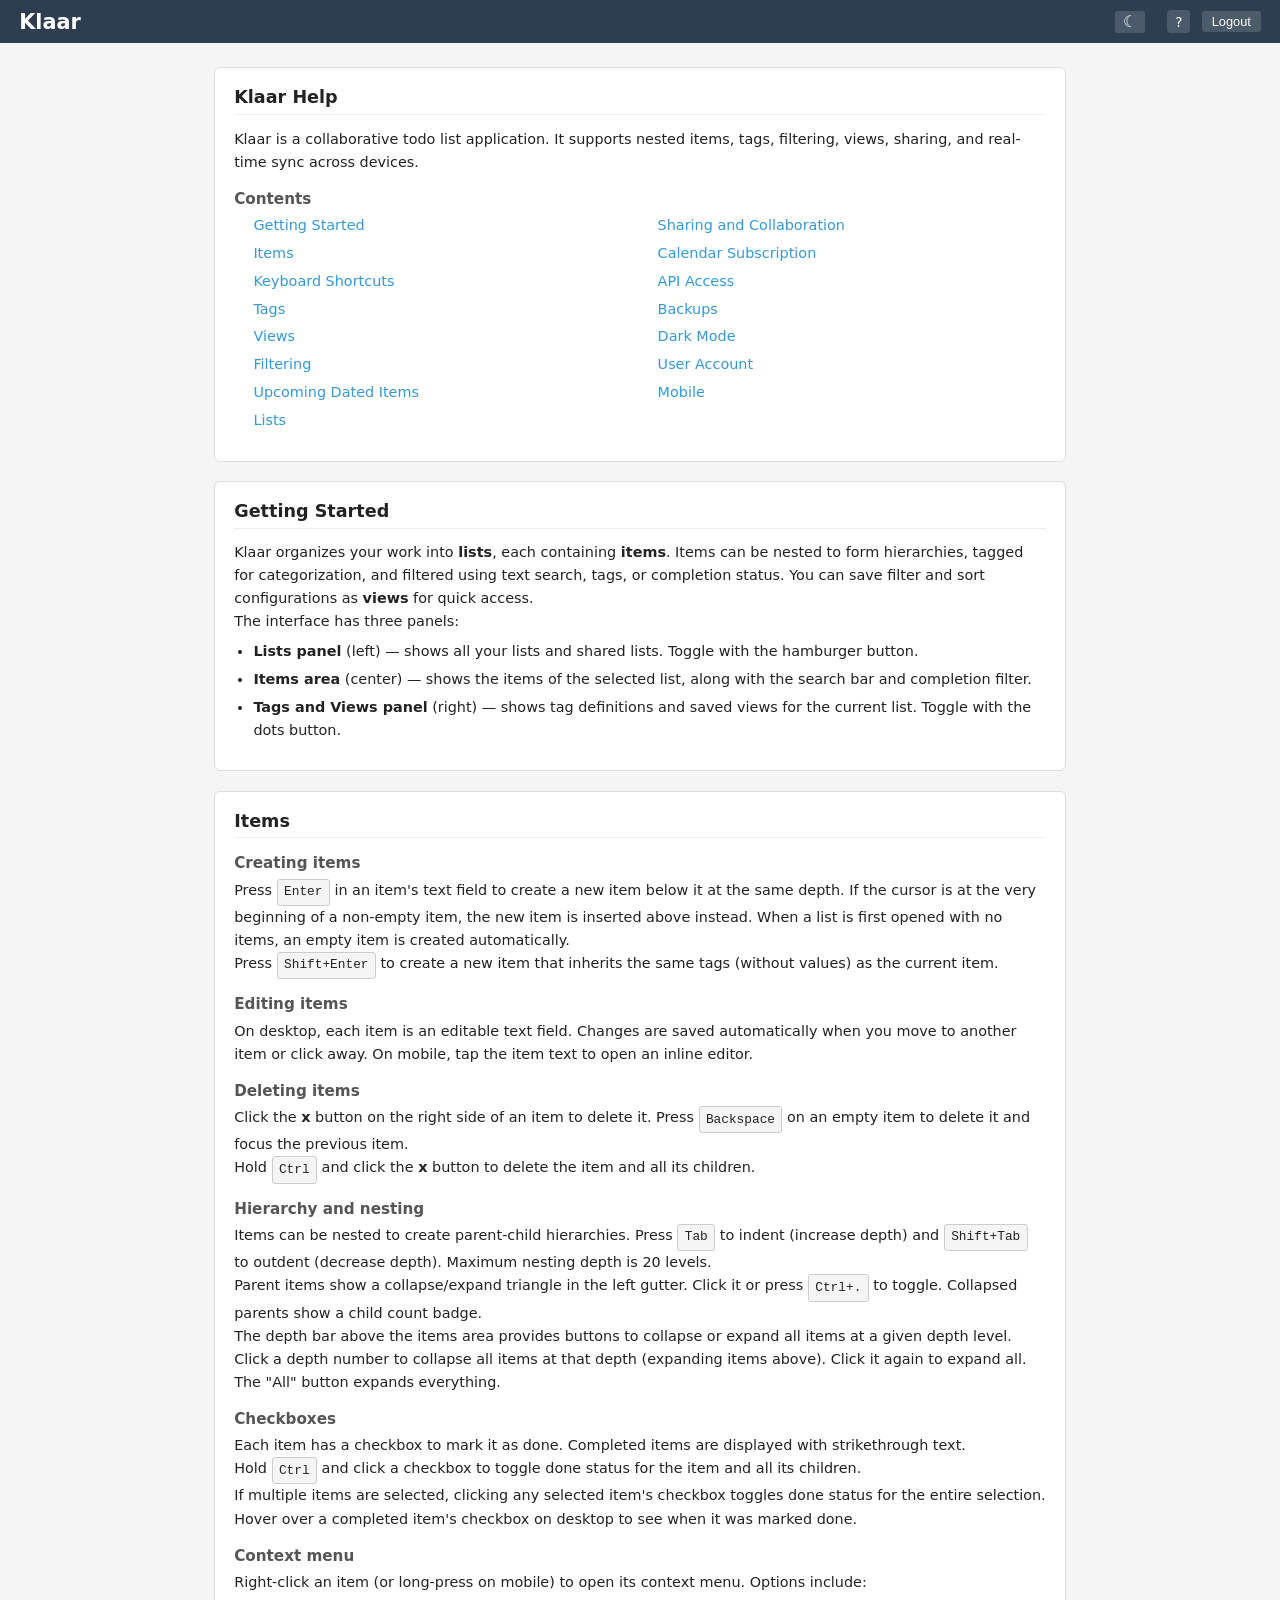
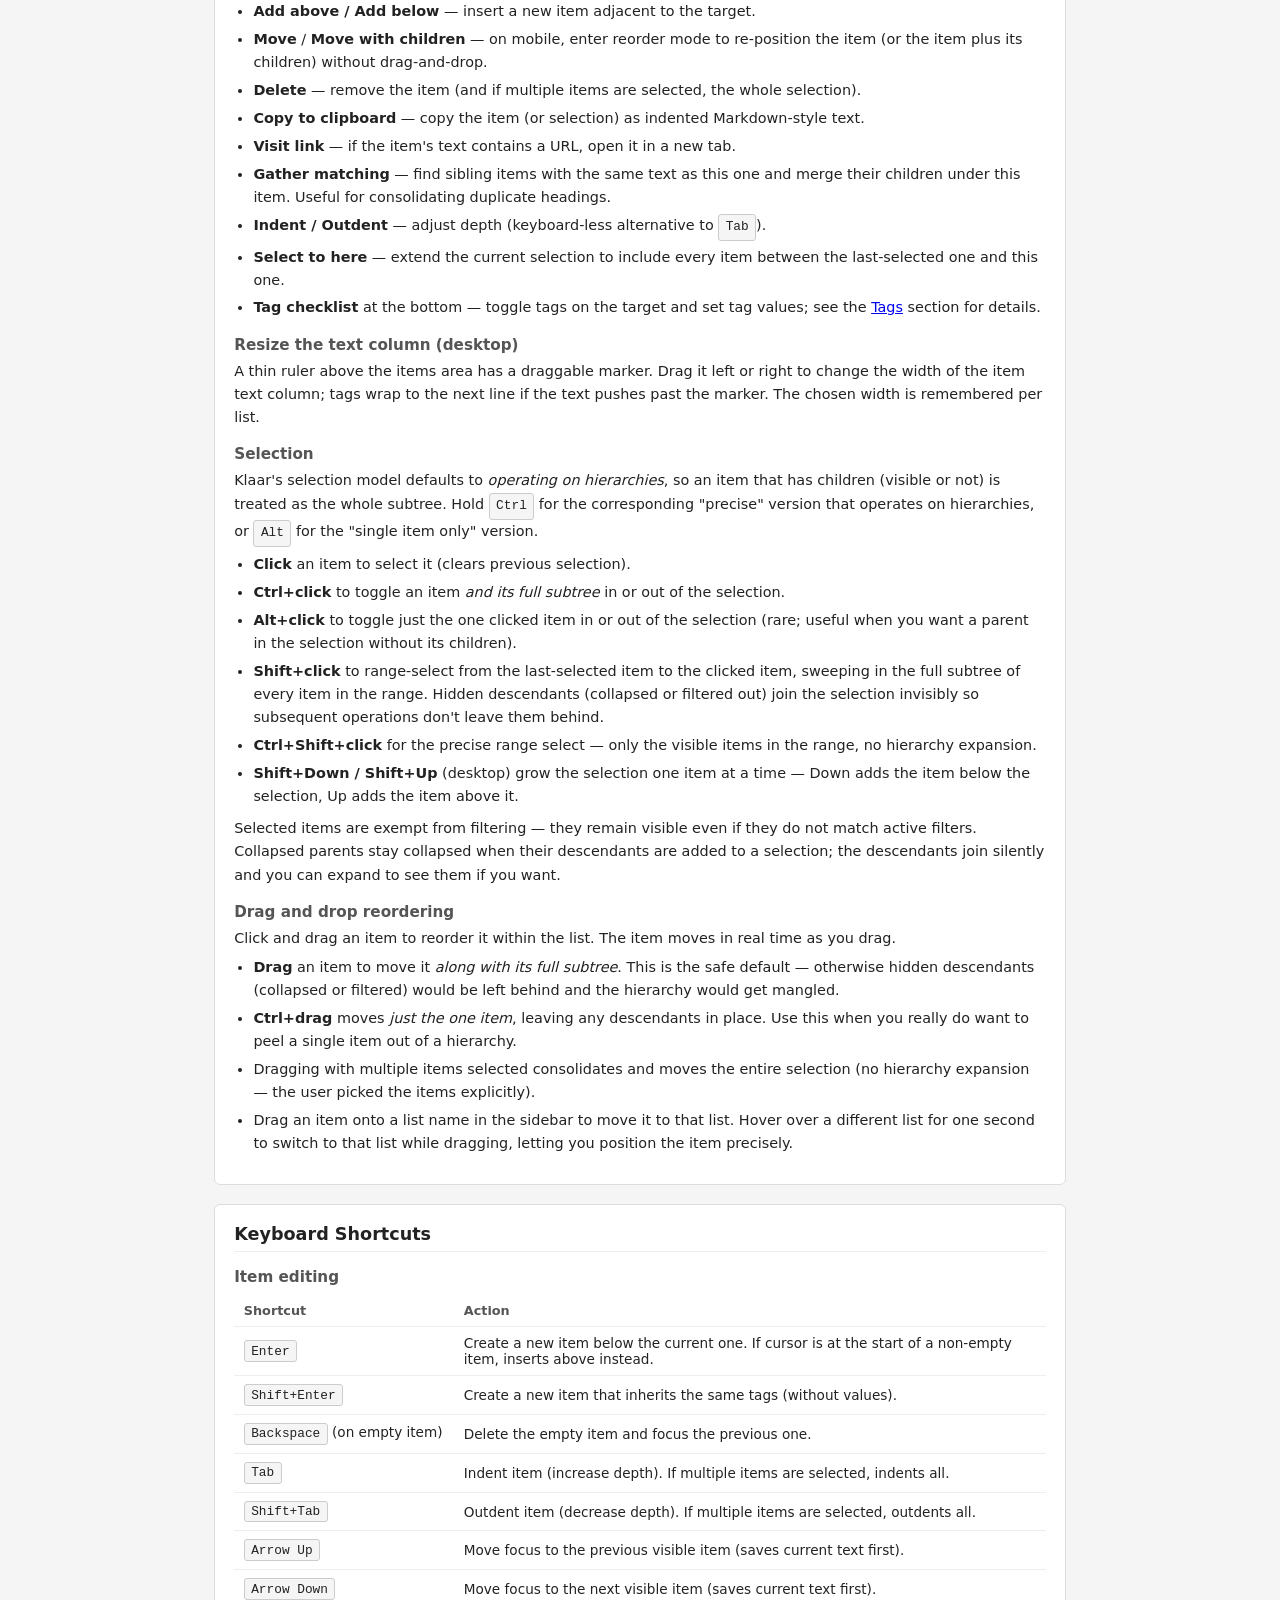
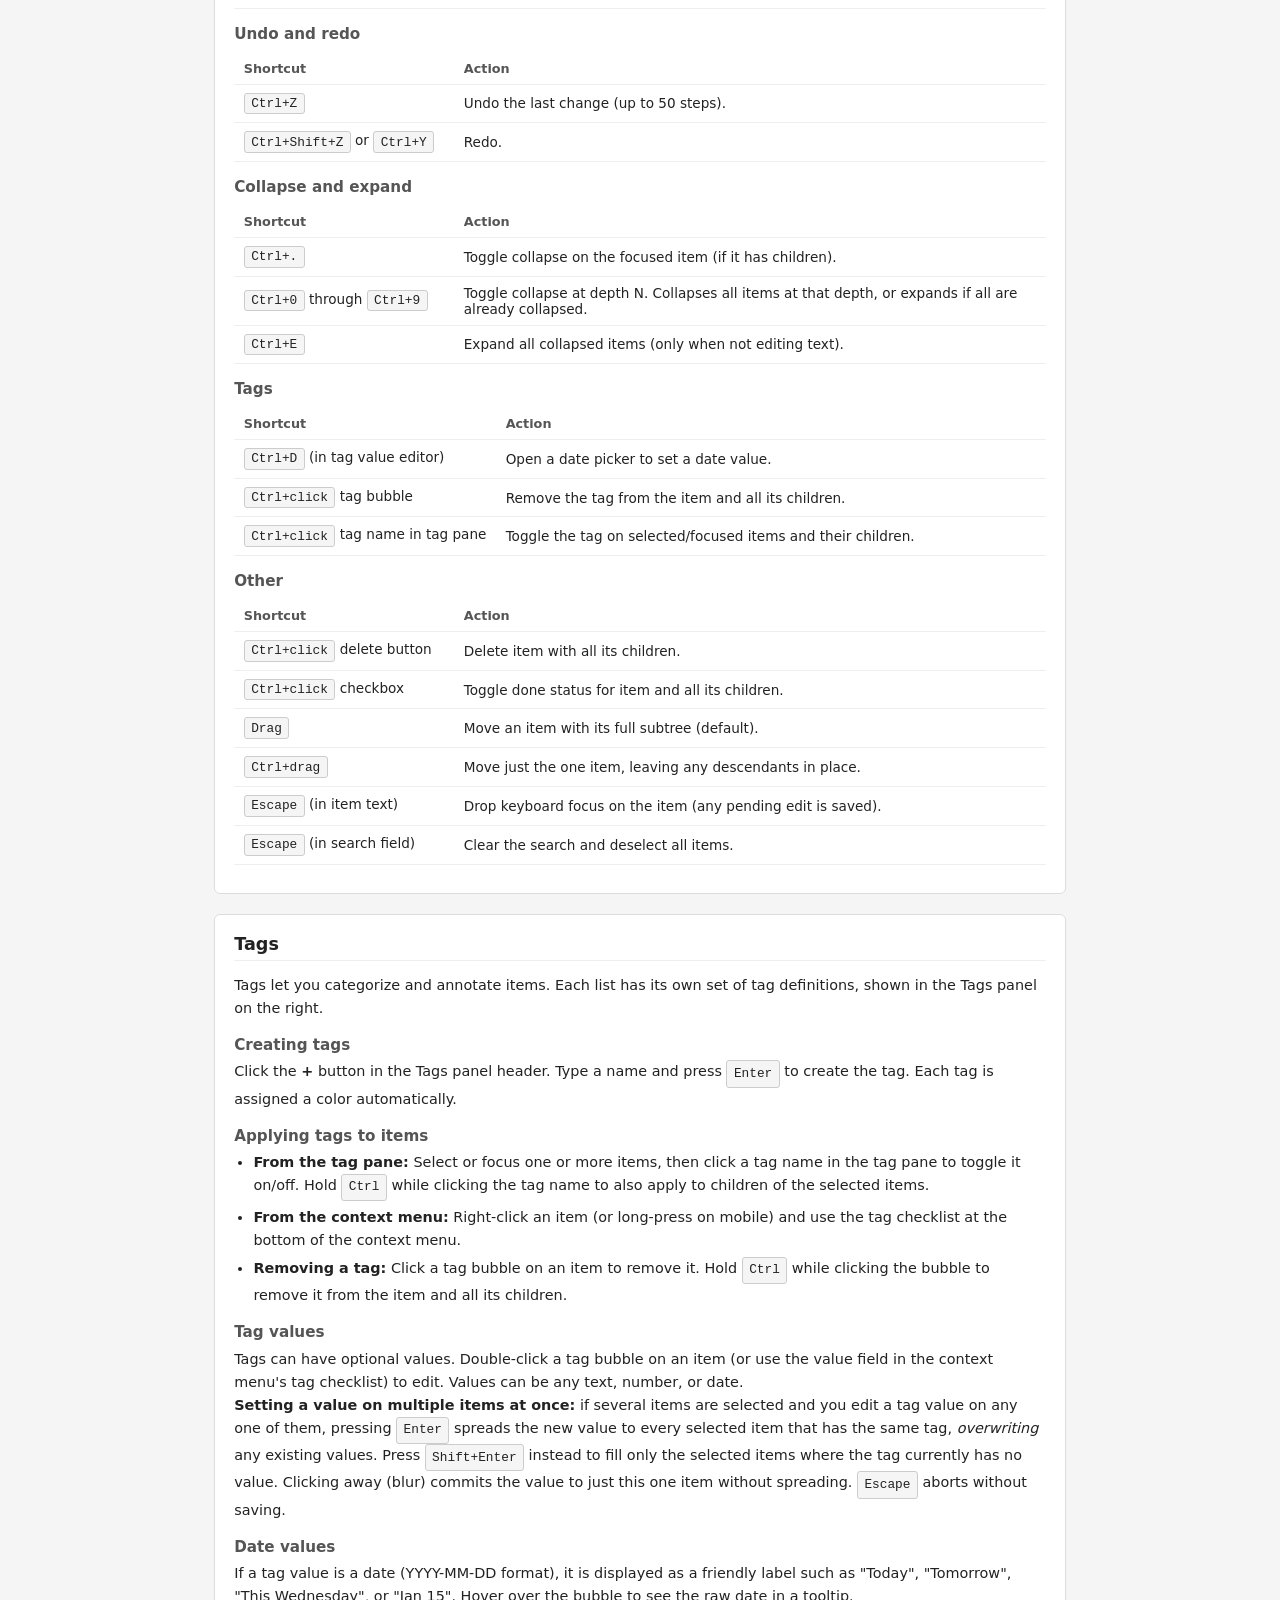
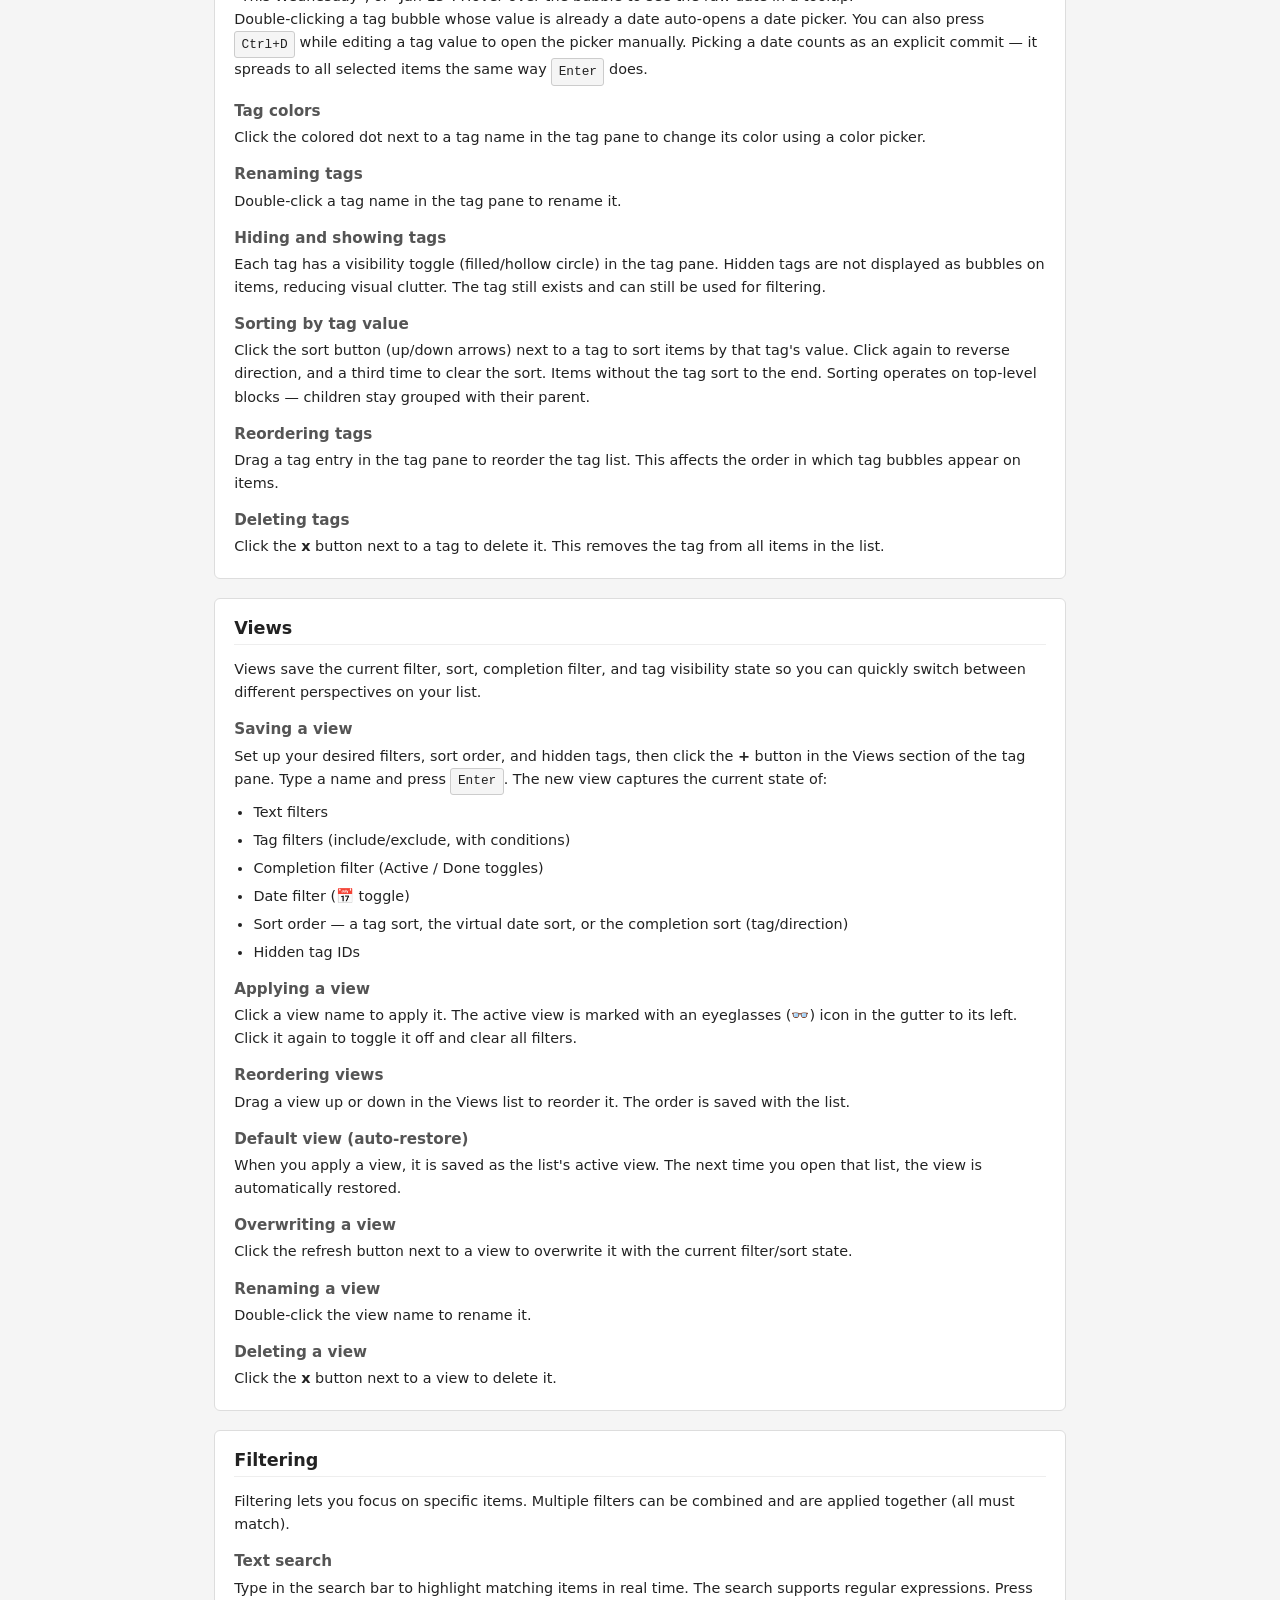
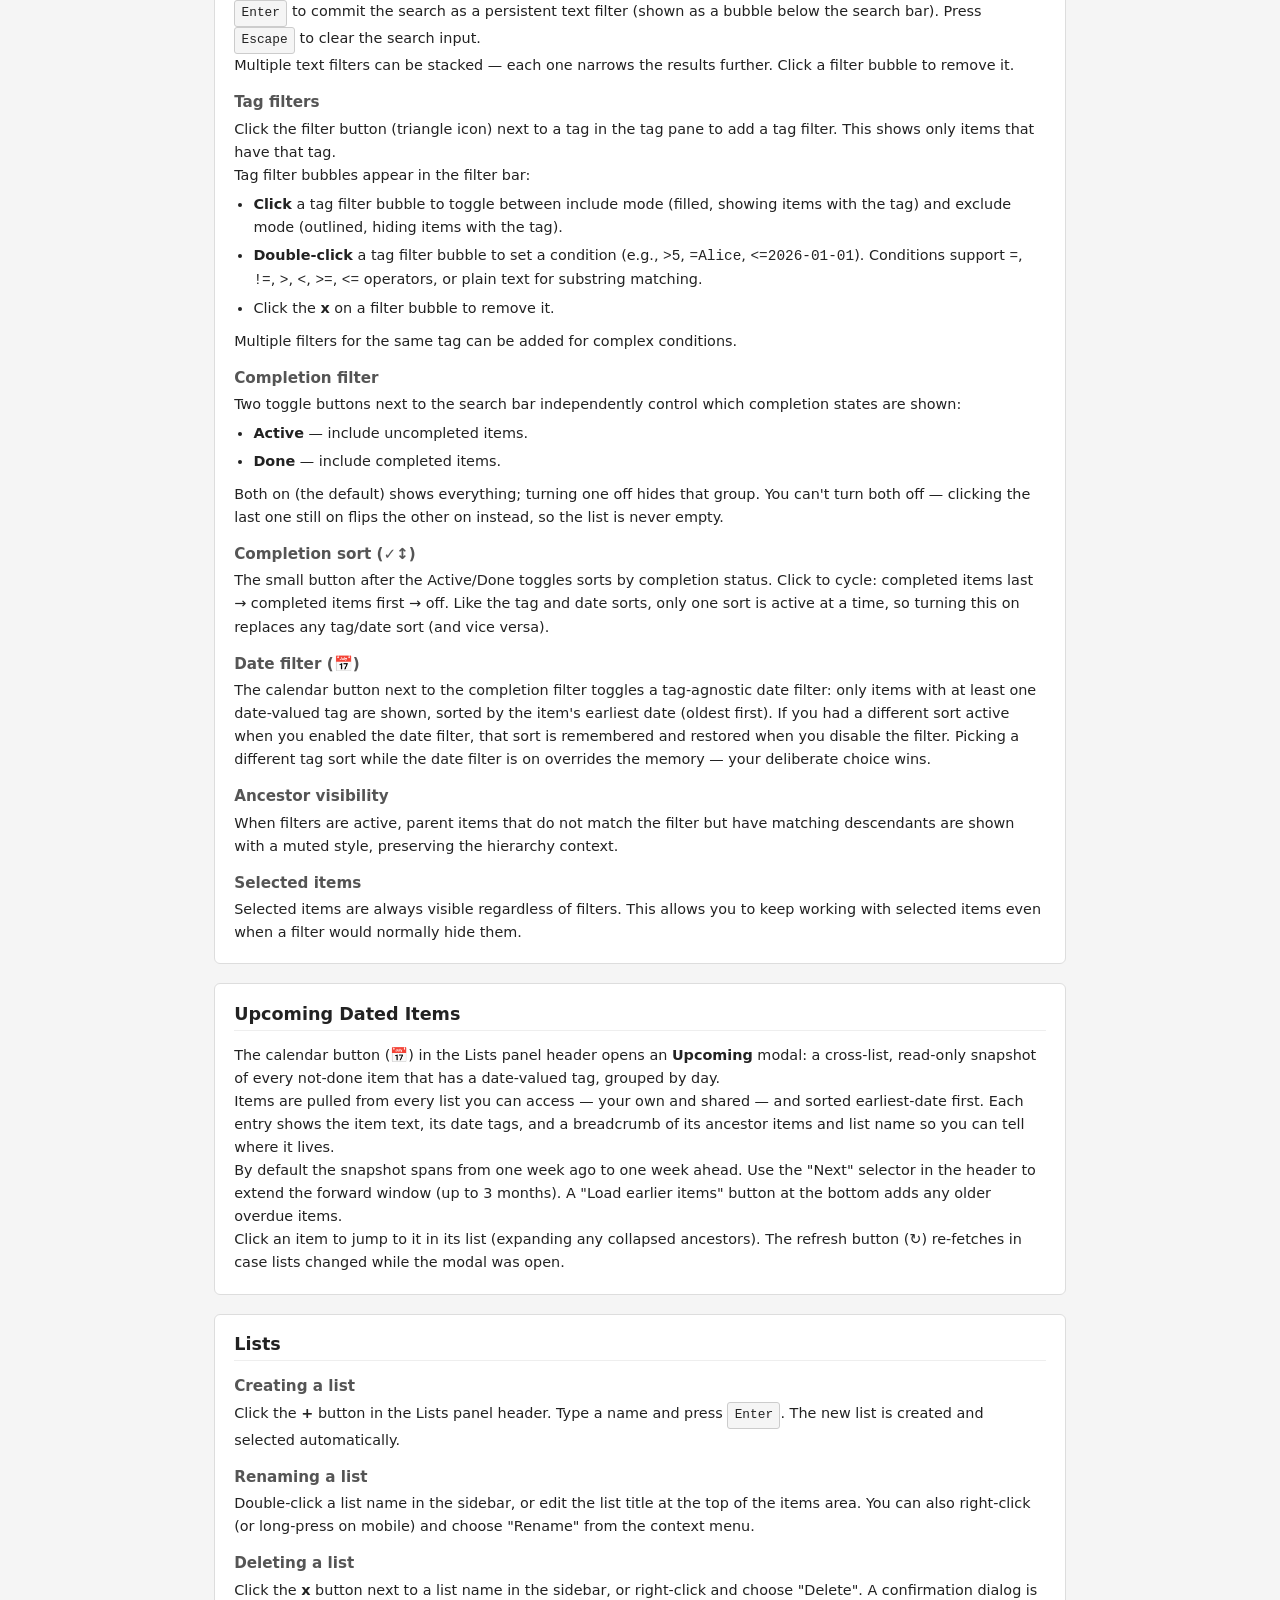
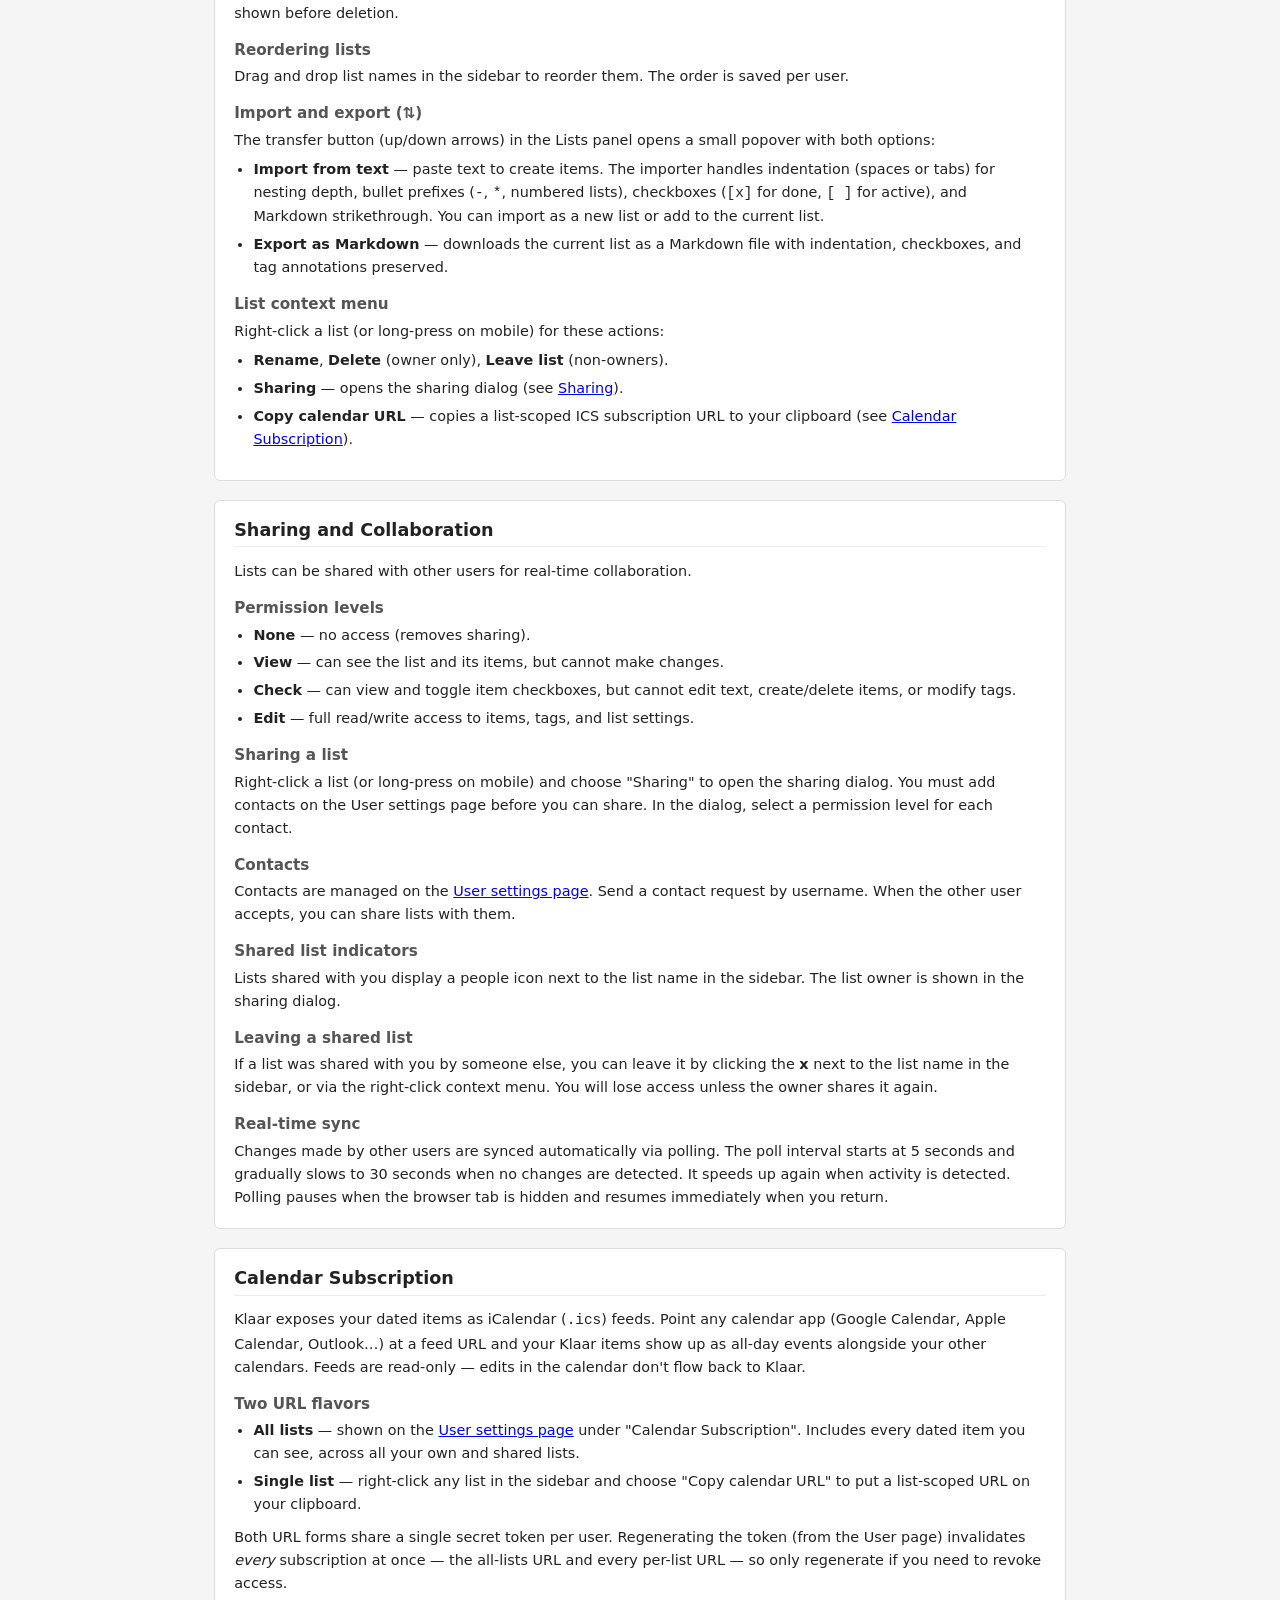
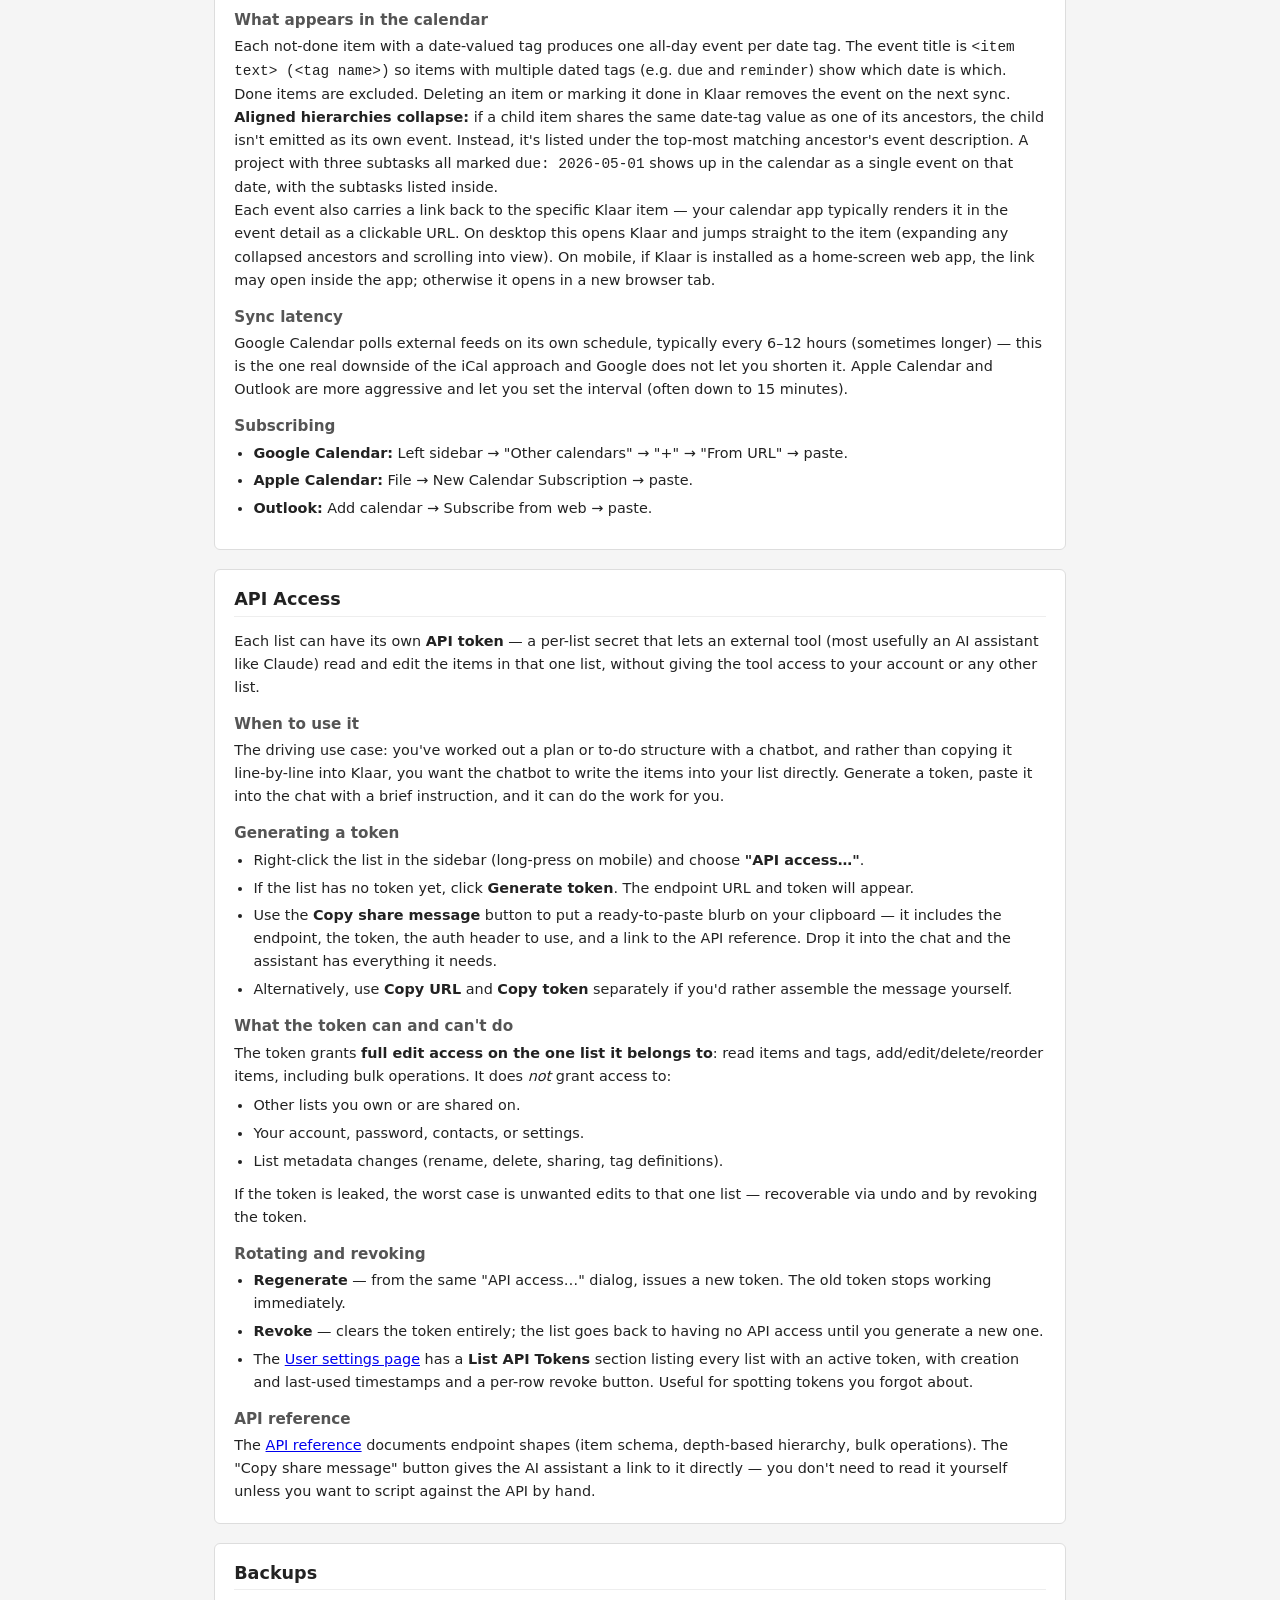
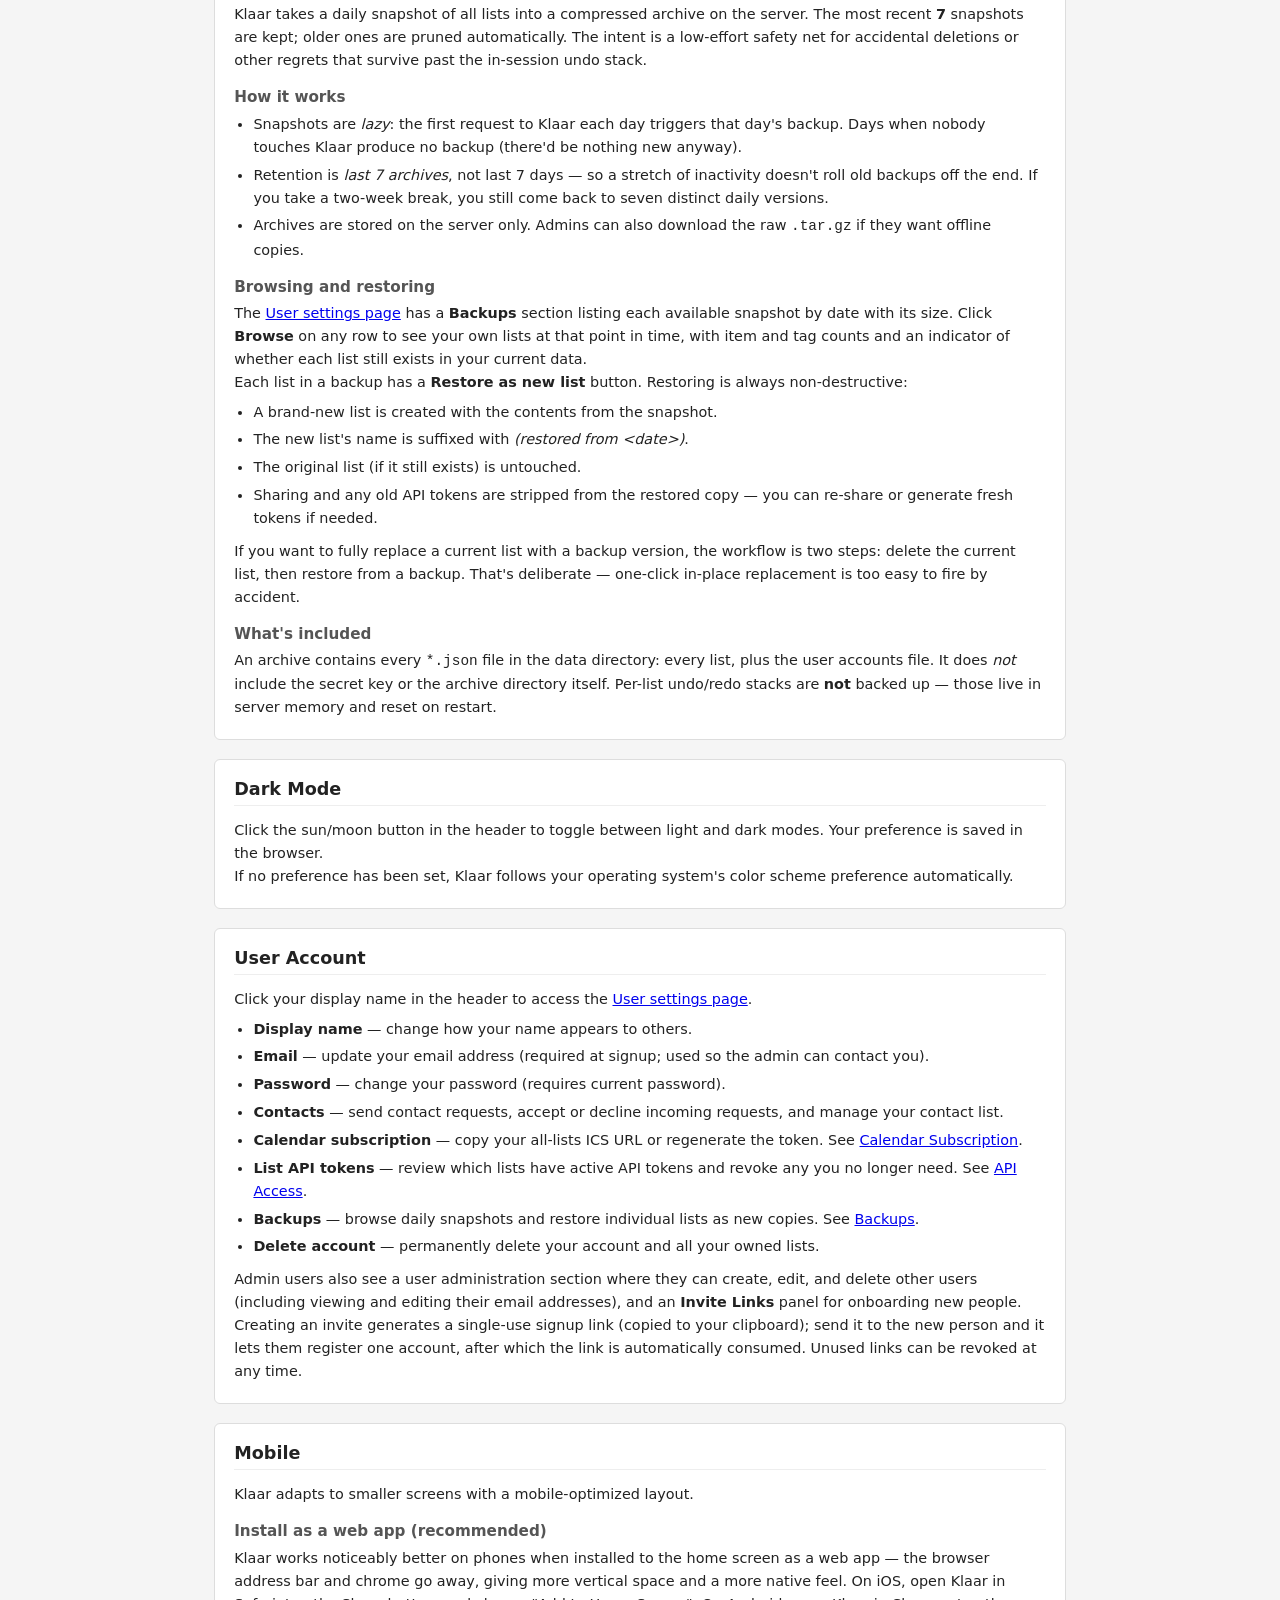
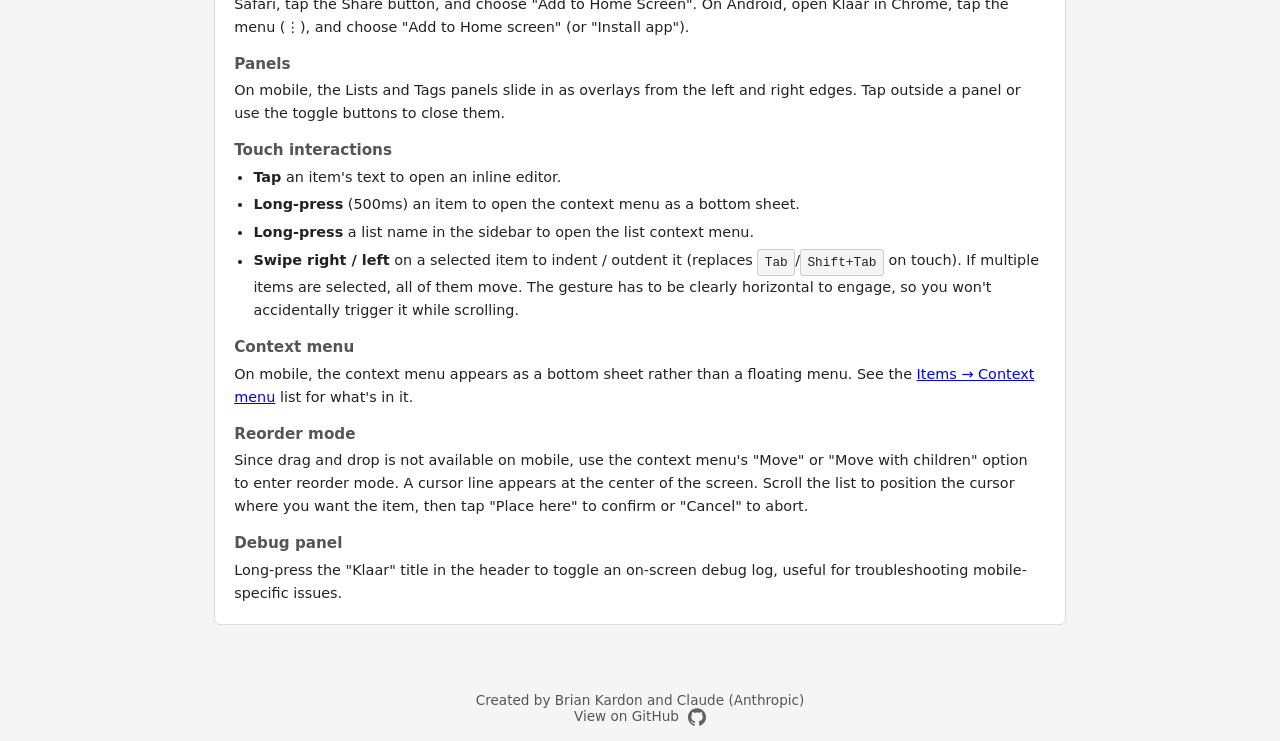
==== commit 9c2e1104: "Shift+Up/Down to grow item selection (desktop) (v0.18.1) Shift+Down adds the item just below the sel" ====
--- a/static/help.html
+++ b/static/help.html
@@ -290,6 +290,7 @@
         <li><strong>Alt+click</strong> to toggle just the one clicked item in or out of the selection (rare; useful when you want a parent in the selection without its children).</li>
         <li><strong>Shift+click</strong> to range-select from the last-selected item to the clicked item, sweeping in the full subtree of every item in the range. Hidden descendants (collapsed or filtered out) join the selection invisibly so subsequent operations don't leave them behind.</li>
         <li><strong>Ctrl+Shift+click</strong> for the precise range select &mdash; only the visible items in the range, no hierarchy expansion.</li>
+        <li><strong>Shift+Down / Shift+Up</strong> (desktop) grow the selection one item at a time &mdash; Down adds the item below the selection, Up adds the item above it.</li>
       </ul>
       <p>Selected items are exempt from filtering &mdash; they remain visible even if they do not match active filters. Collapsed parents stay collapsed when their descendants are added to a selection; the descendants join silently and you can expand to see them if you want.</p>
 
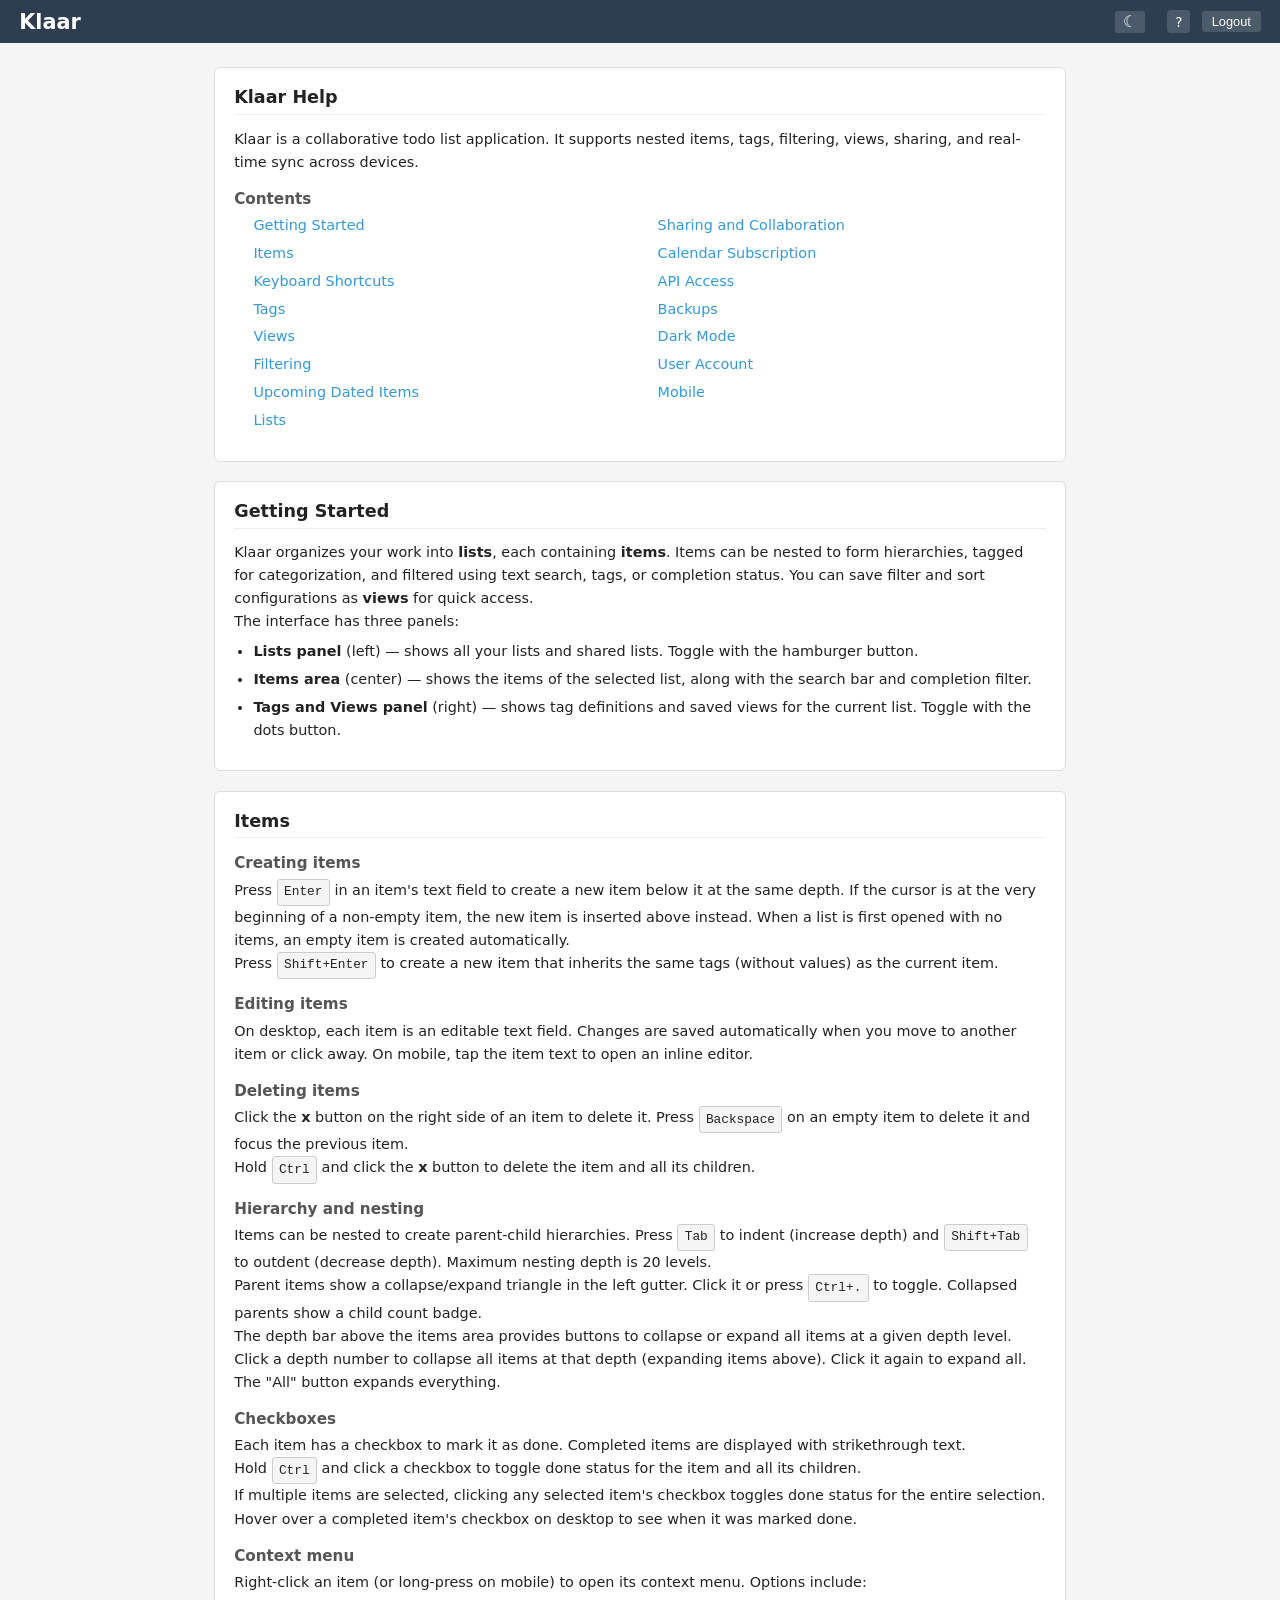
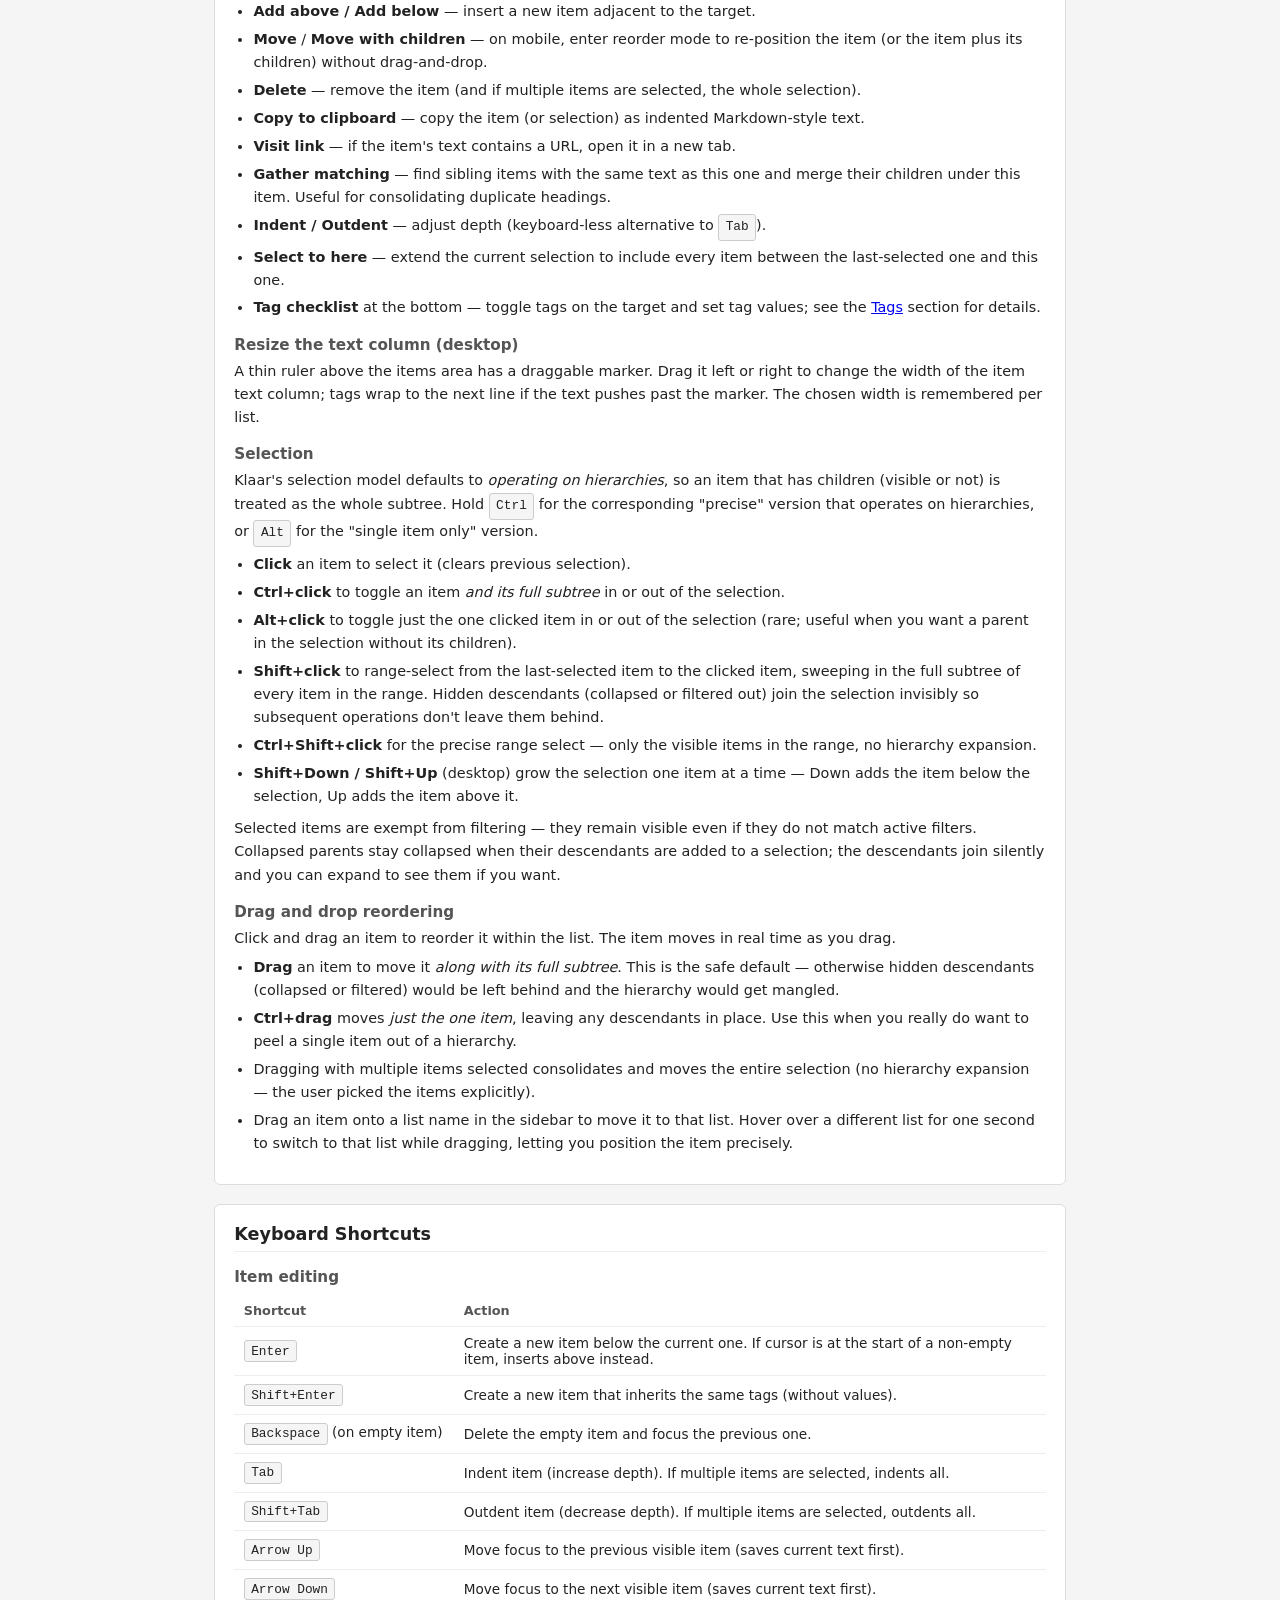
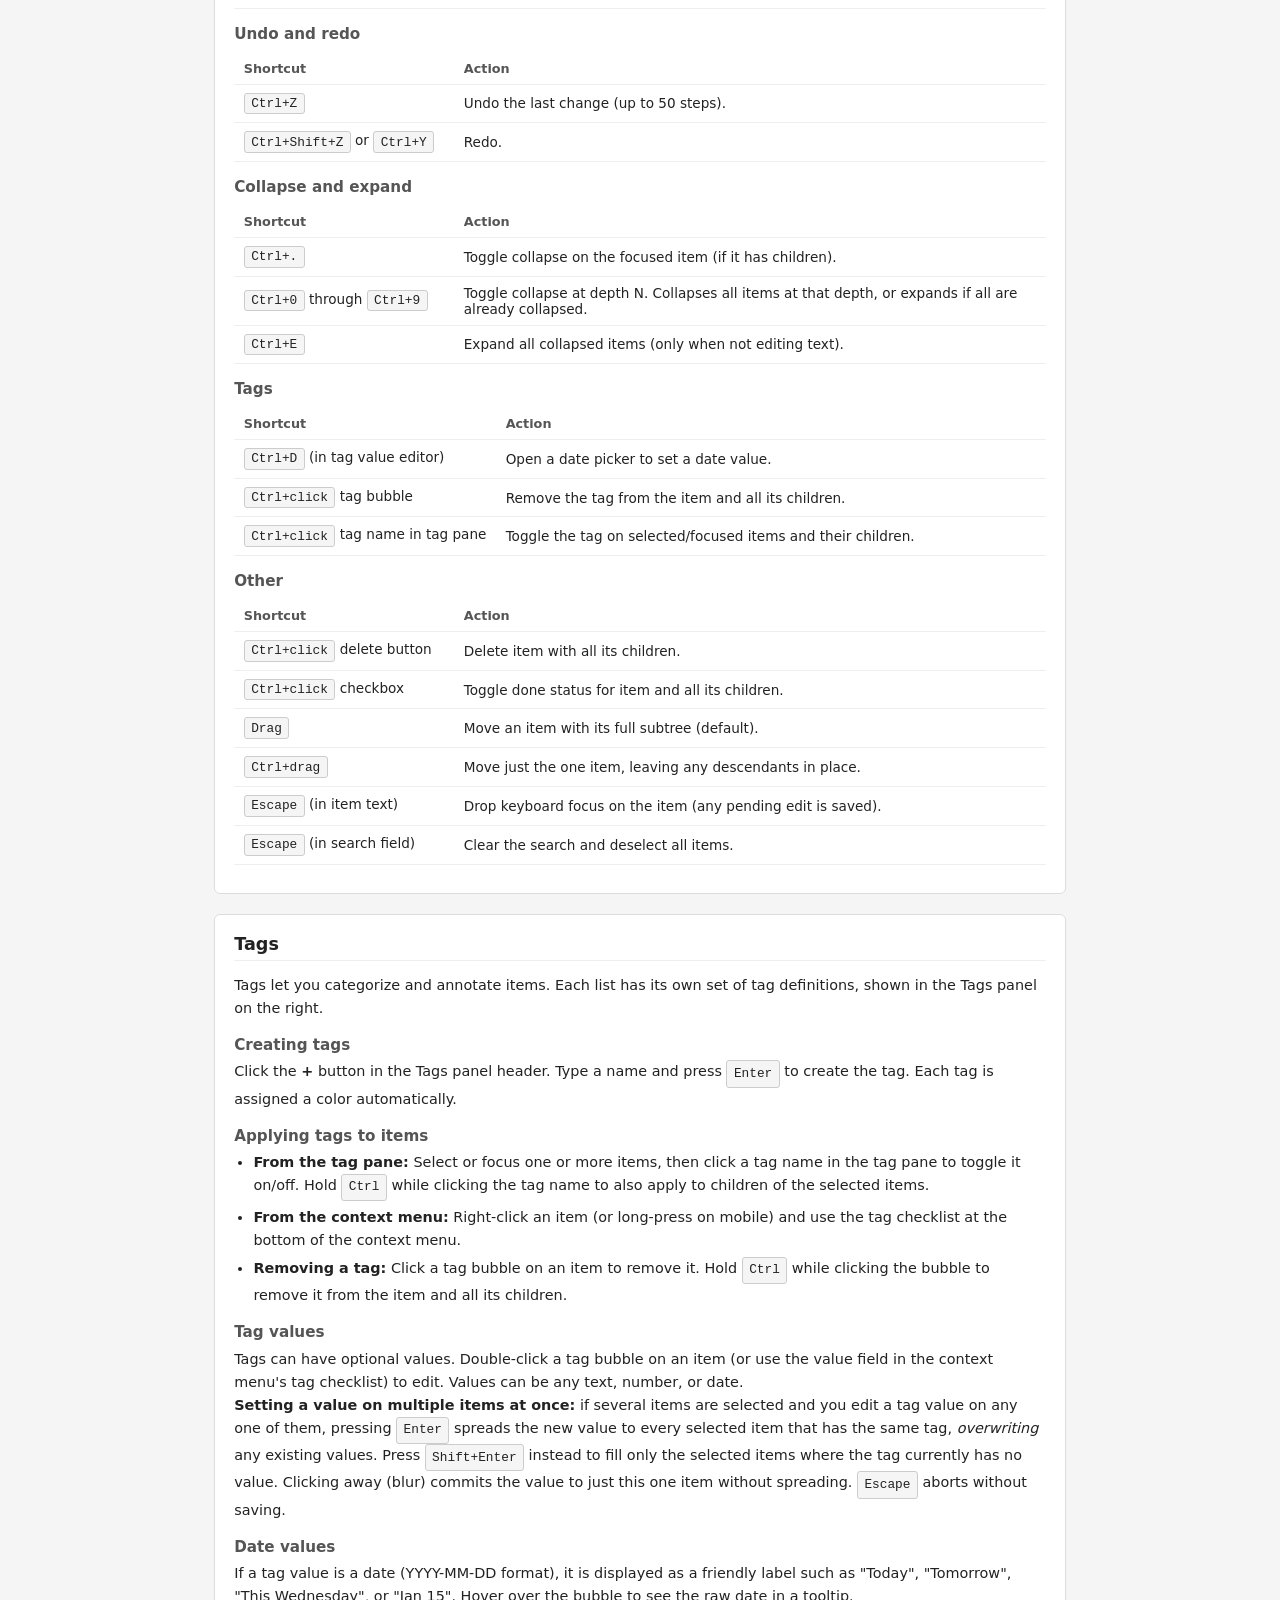
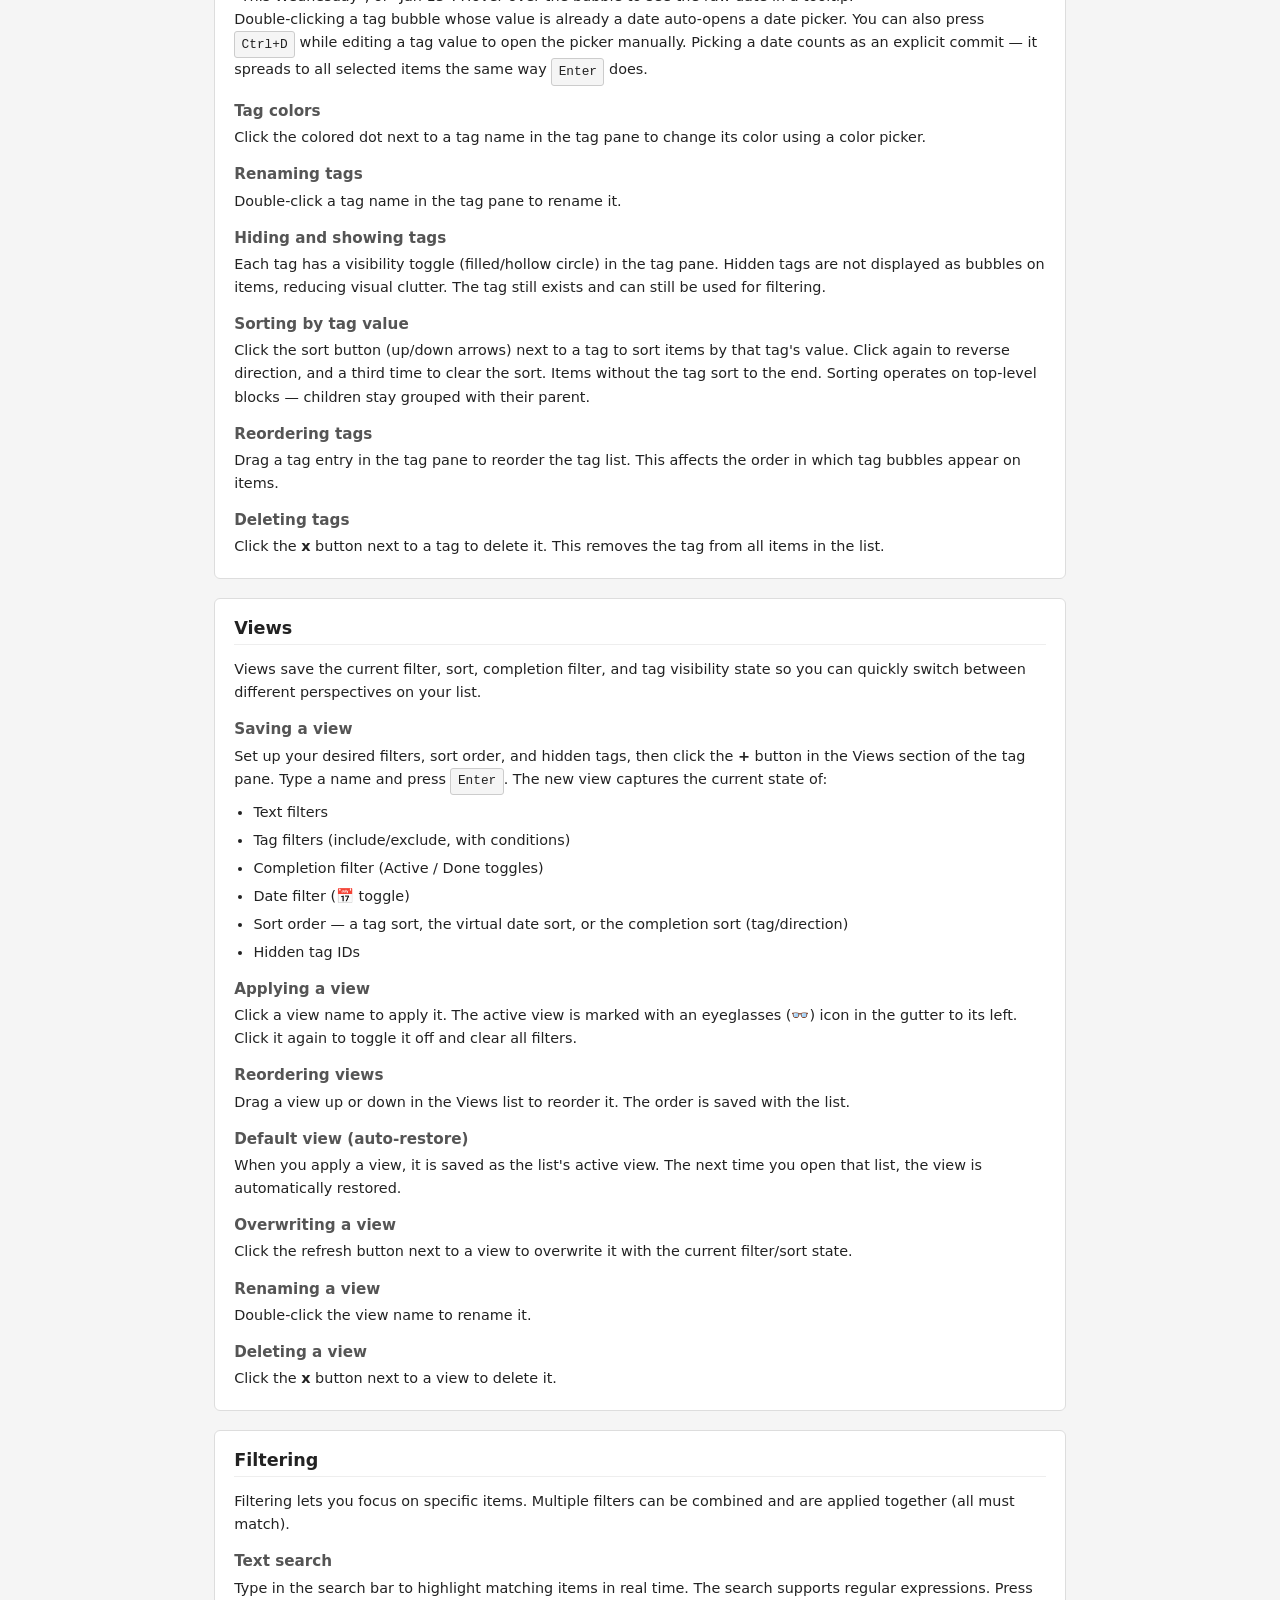
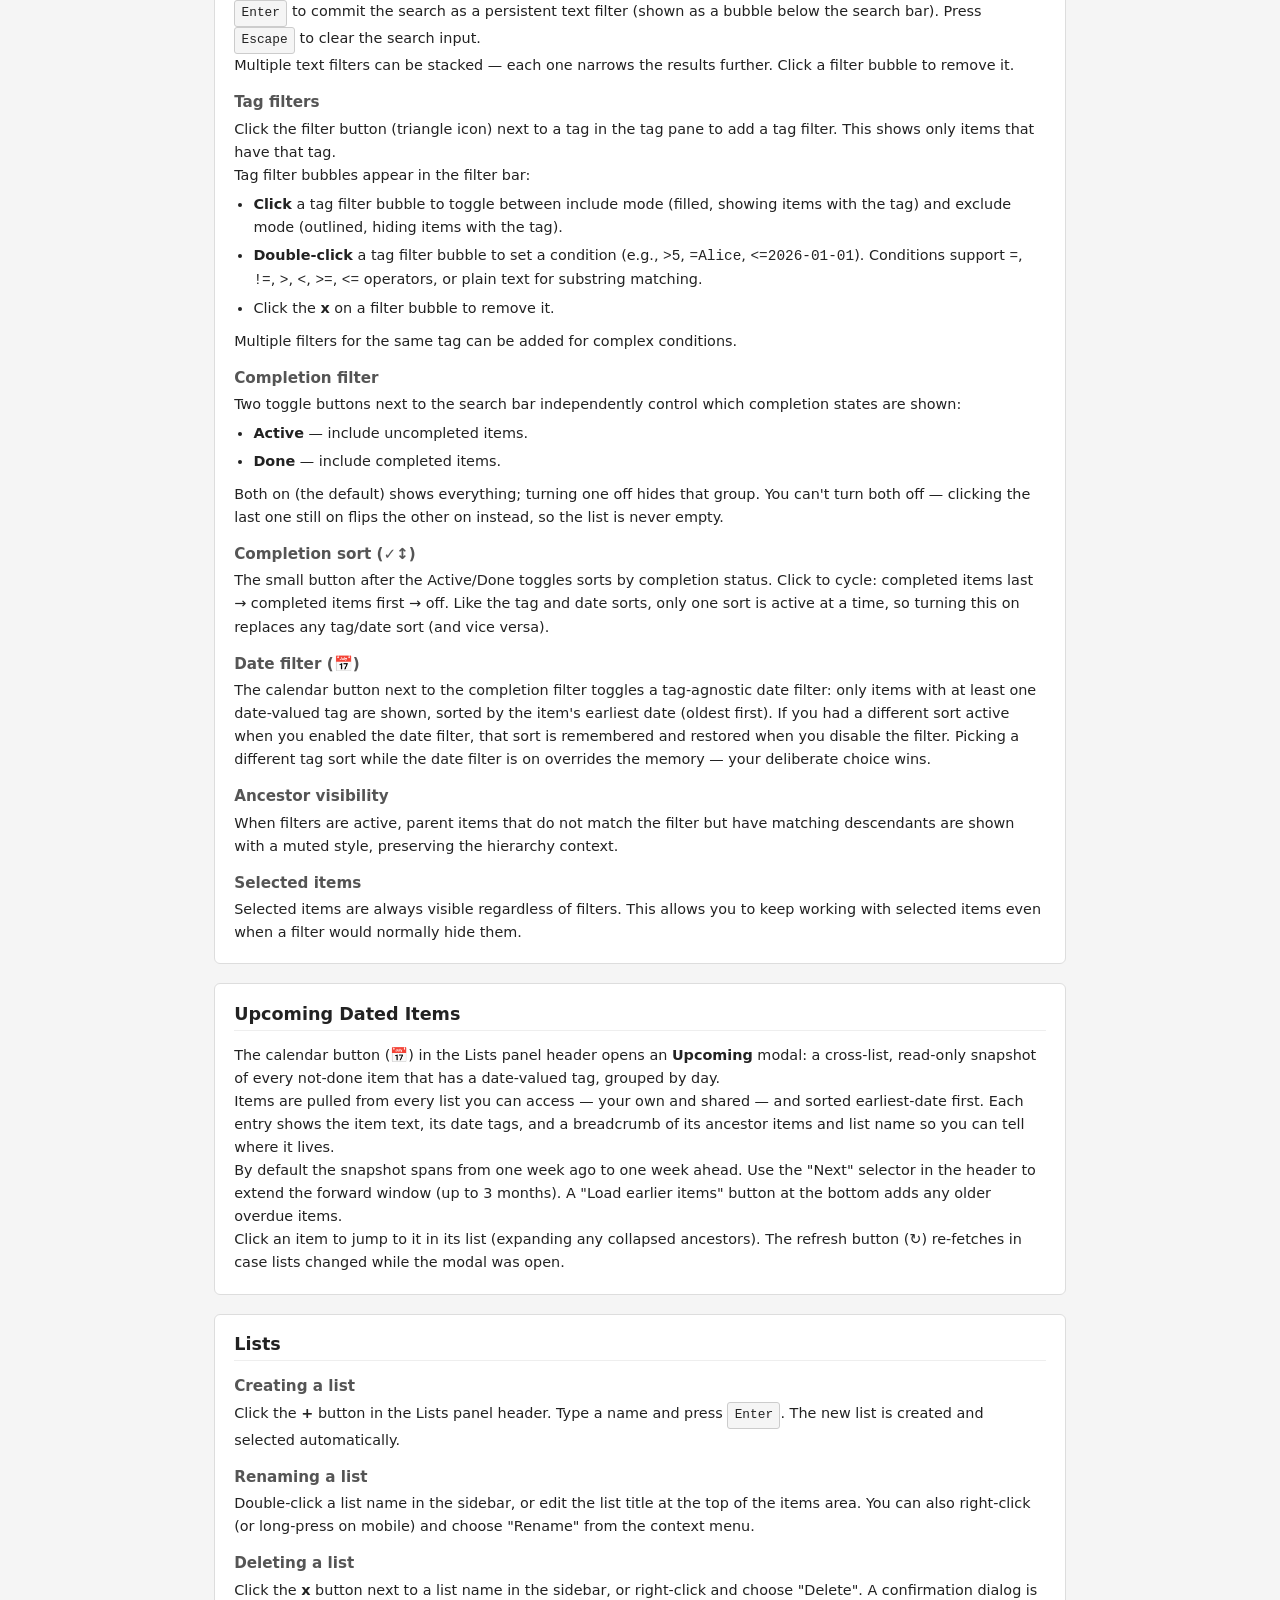
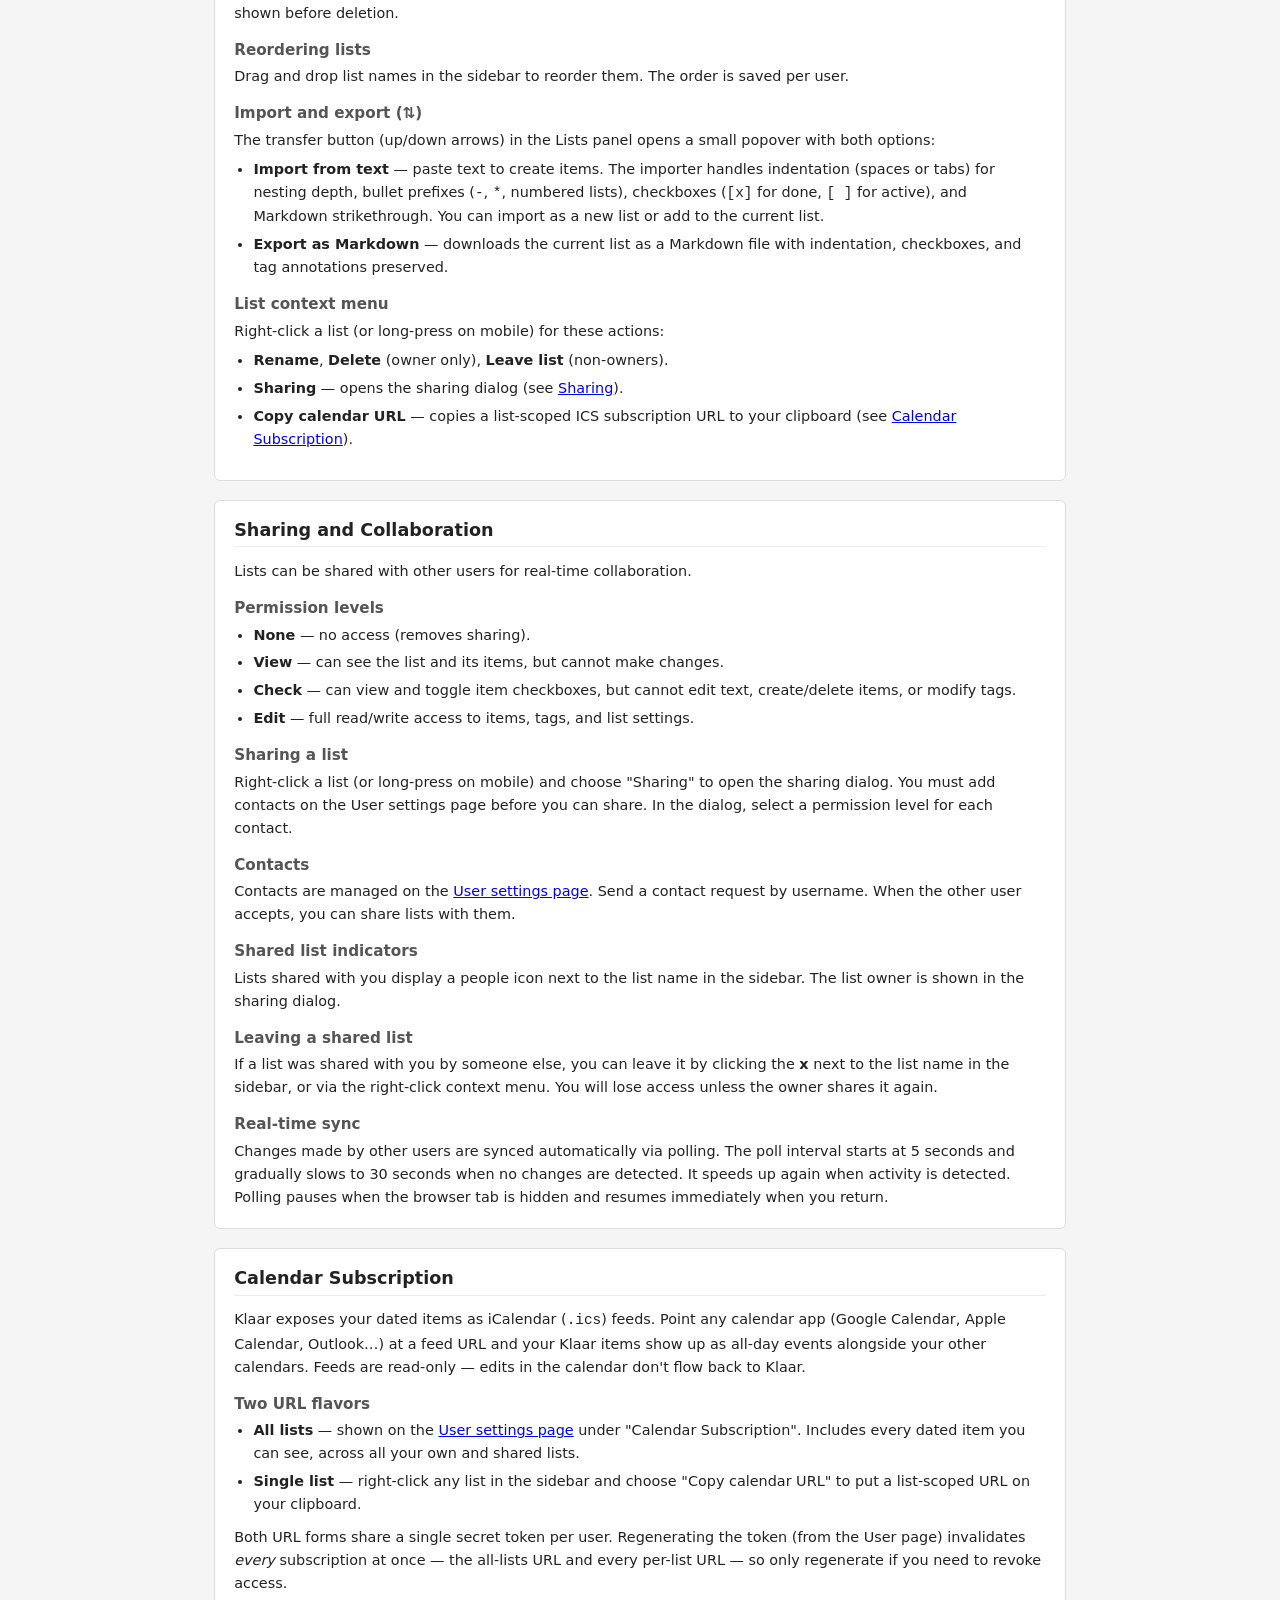
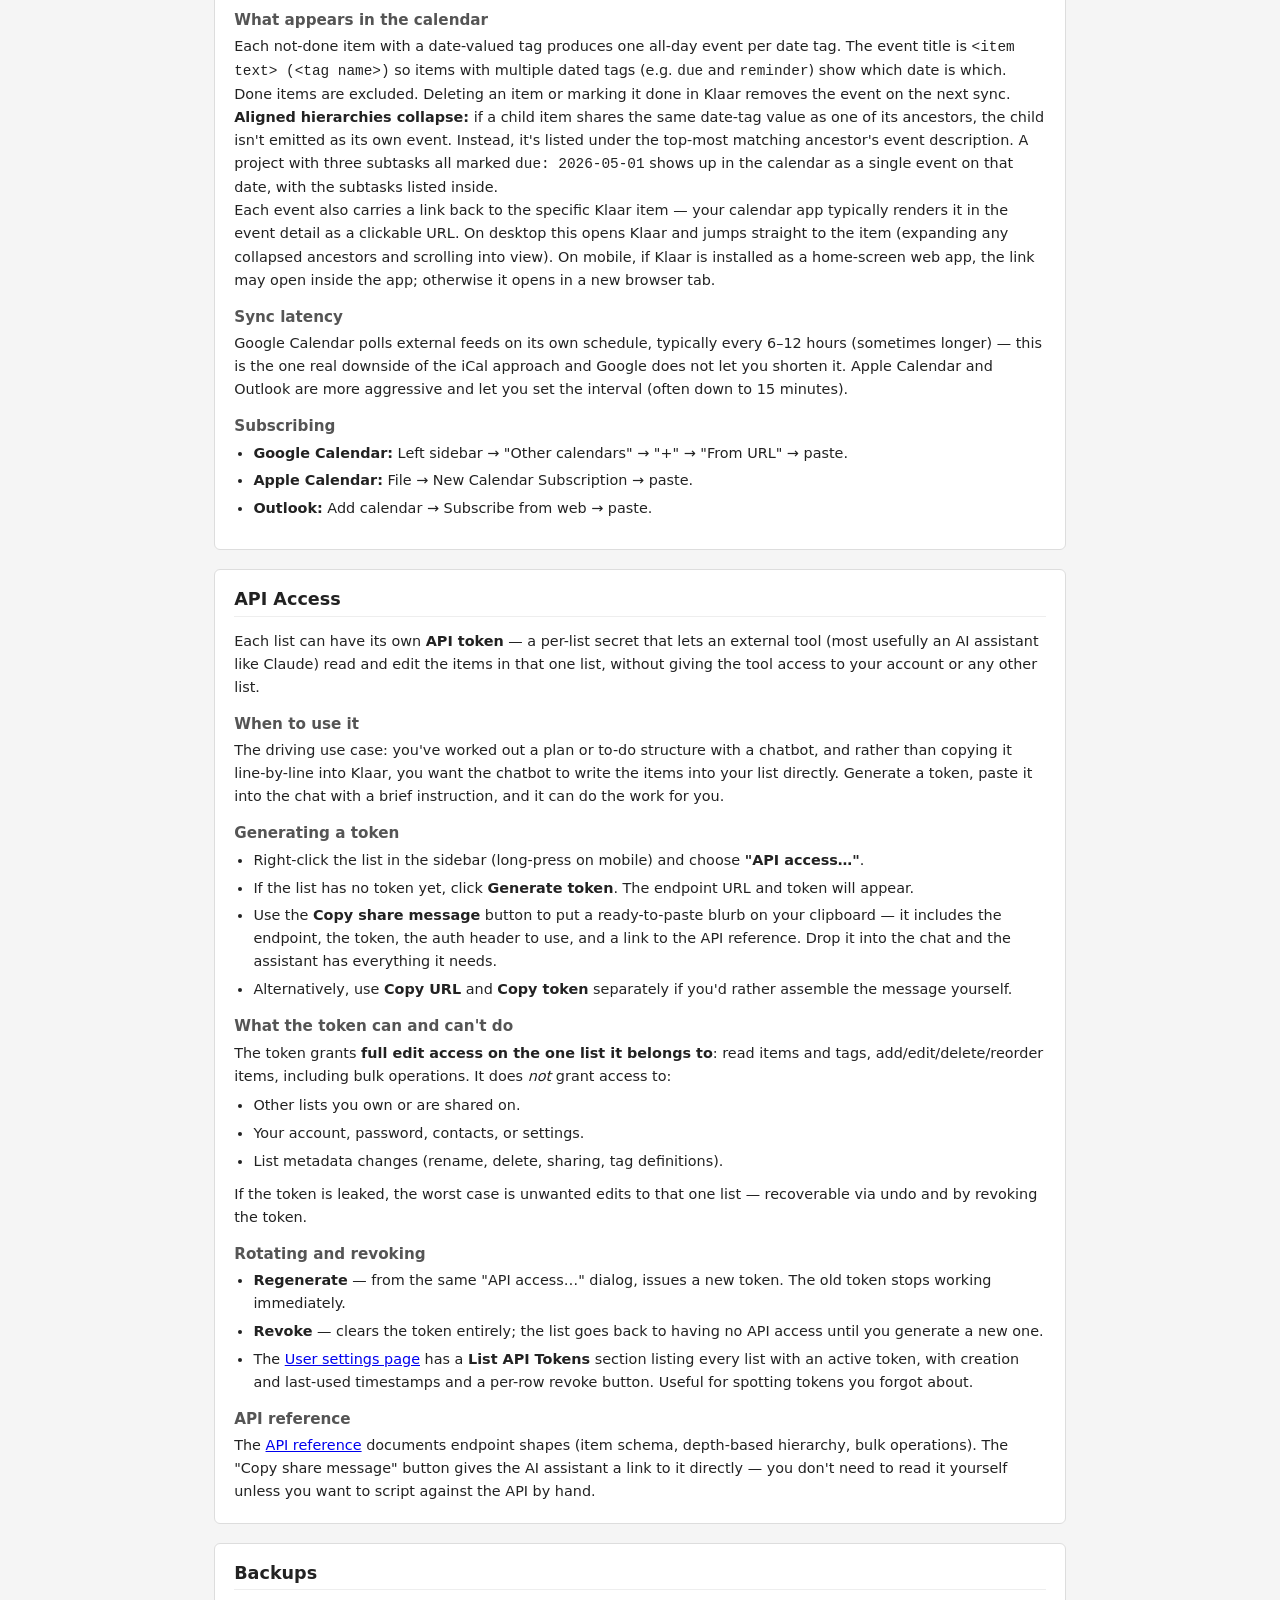
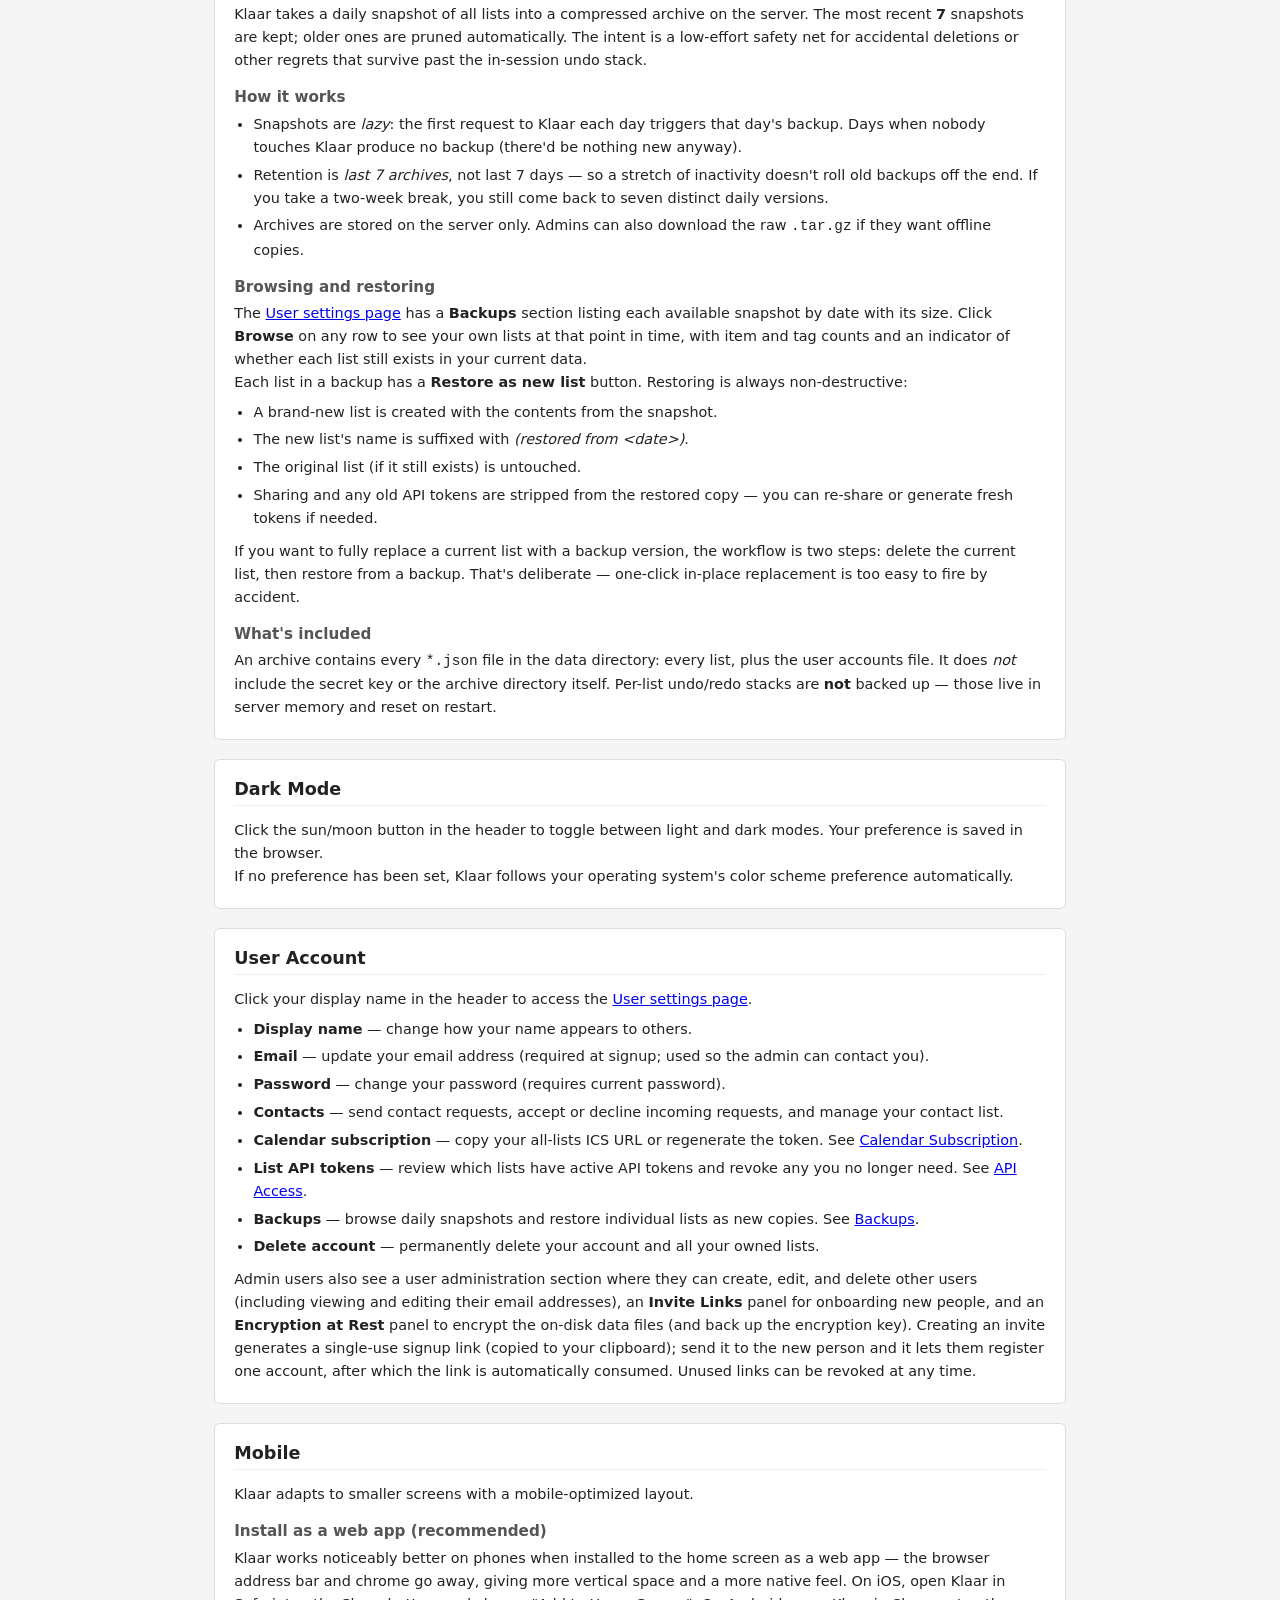
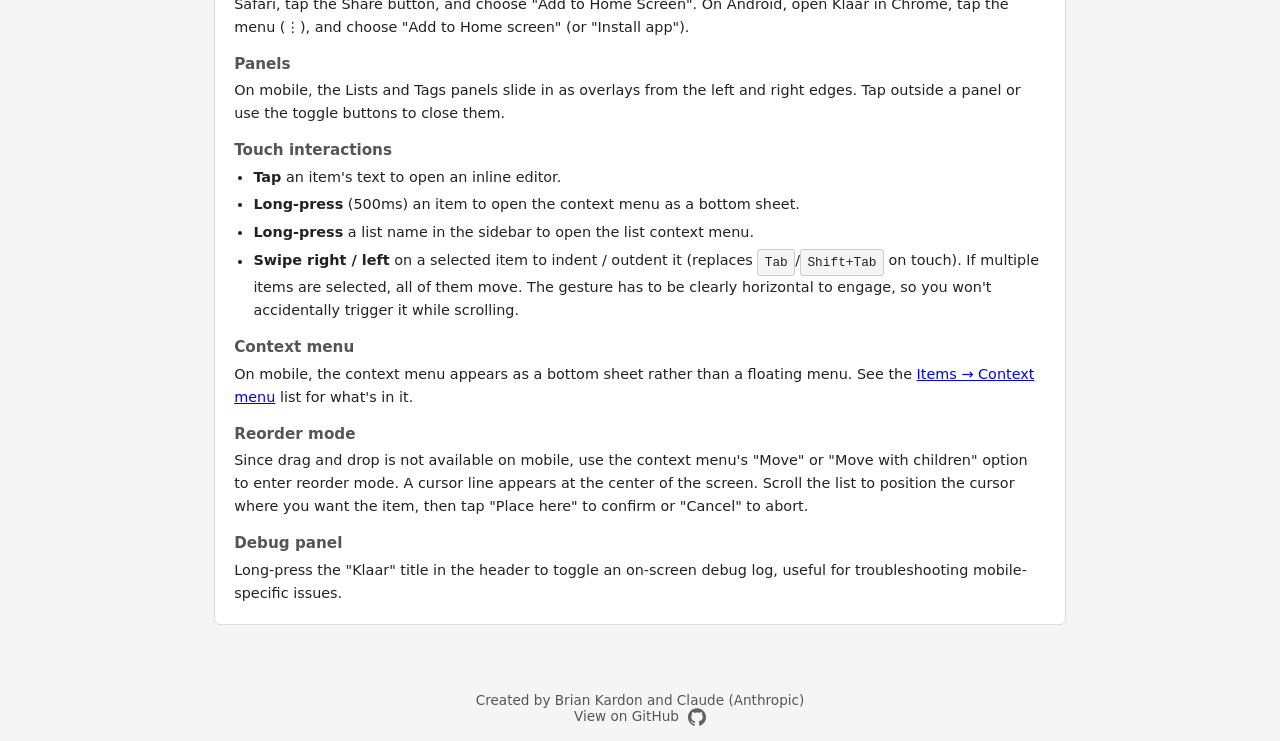
==== commit bdd7d8d1: "In-server admin action to enable encryption + bootstrap mode (v0.18.3) The CLI migration can't work " ====
--- a/static/help.html
+++ b/static/help.html
@@ -675,7 +675,7 @@
         <li><strong>Backups</strong> &mdash; browse daily snapshots and restore individual lists as new copies. See <a href="#backups">Backups</a>.</li>
         <li><strong>Delete account</strong> &mdash; permanently delete your account and all your owned lists.</li>
       </ul>
-      <p>Admin users also see a user administration section where they can create, edit, and delete other users (including viewing and editing their email addresses), and an <strong>Invite Links</strong> panel for onboarding new people. Creating an invite generates a single-use signup link (copied to your clipboard); send it to the new person and it lets them register one account, after which the link is automatically consumed. Unused links can be revoked at any time.</p>
+      <p>Admin users also see a user administration section where they can create, edit, and delete other users (including viewing and editing their email addresses), an <strong>Invite Links</strong> panel for onboarding new people, and an <strong>Encryption at Rest</strong> panel to encrypt the on-disk data files (and back up the encryption key). Creating an invite generates a single-use signup link (copied to your clipboard); send it to the new person and it lets them register one account, after which the link is automatically consumed. Unused links can be revoked at any time.</p>
     </div>
 
     <!-- Mobile -->
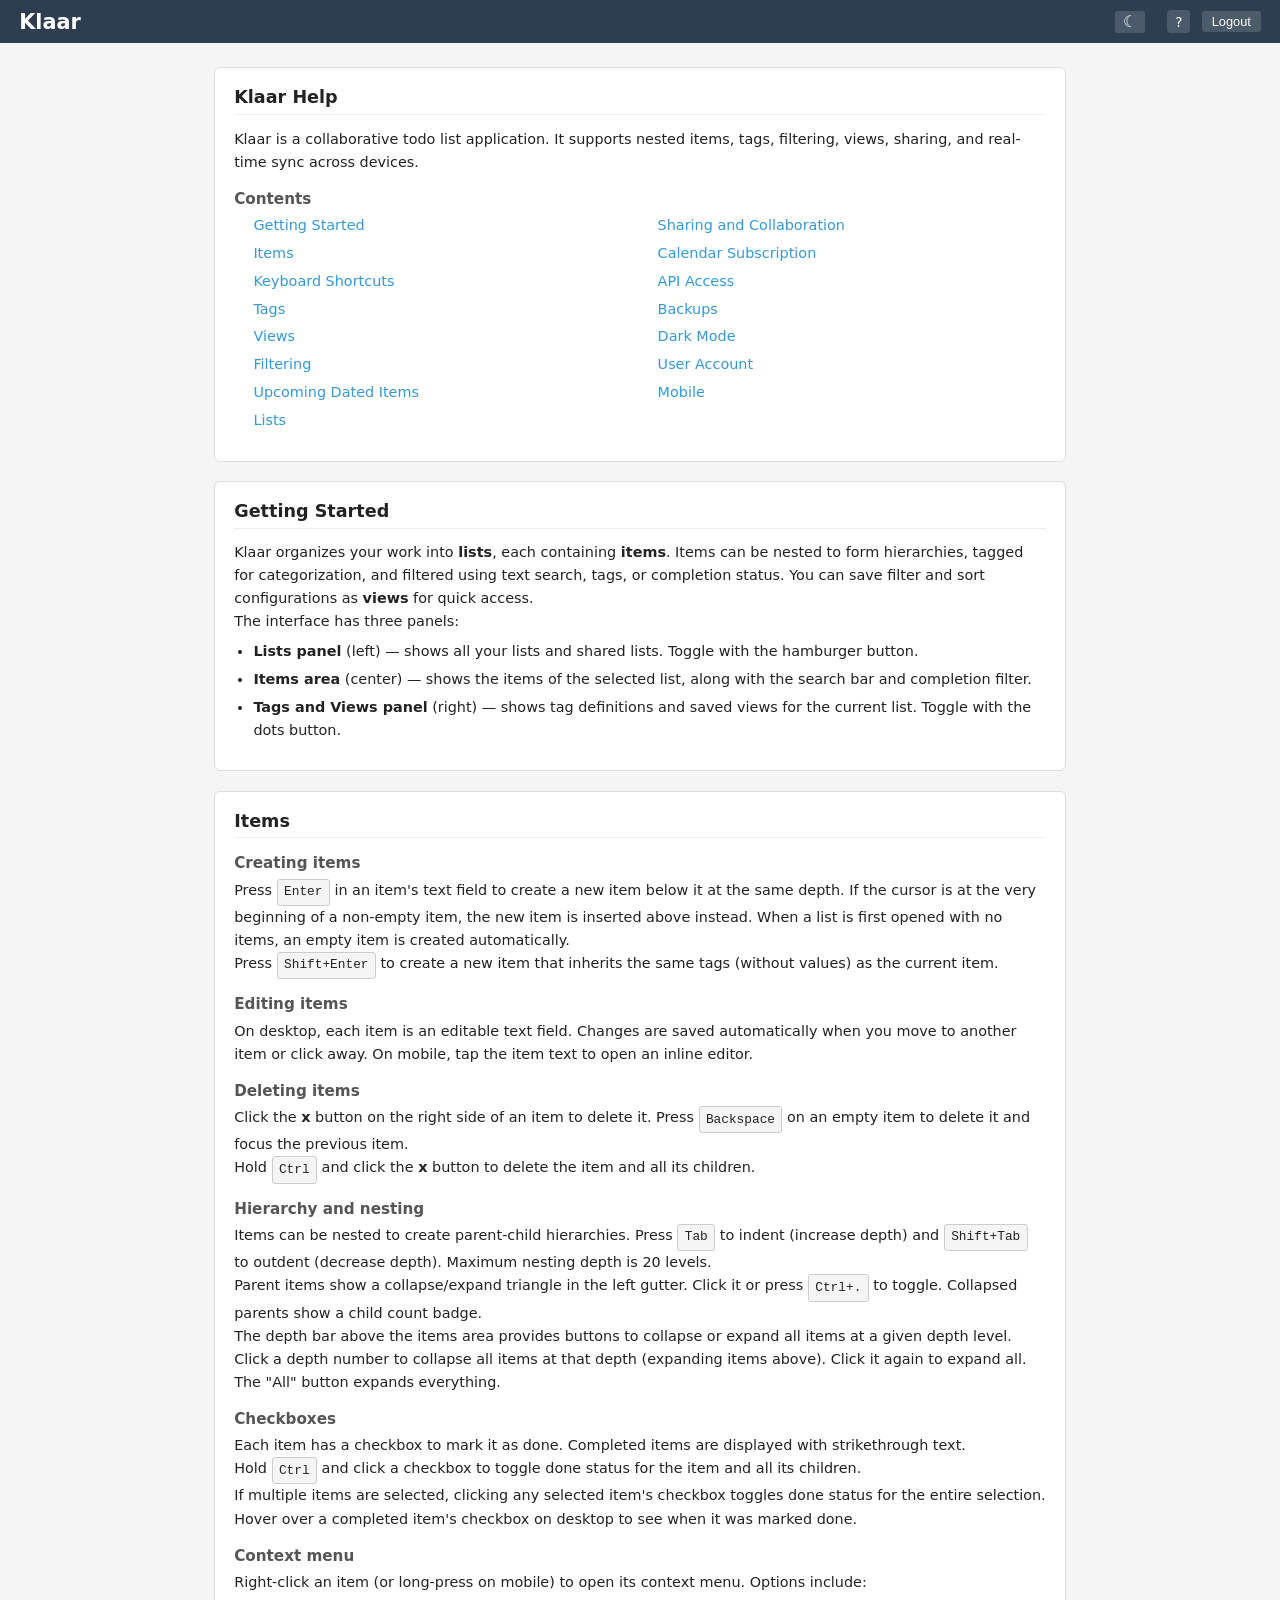
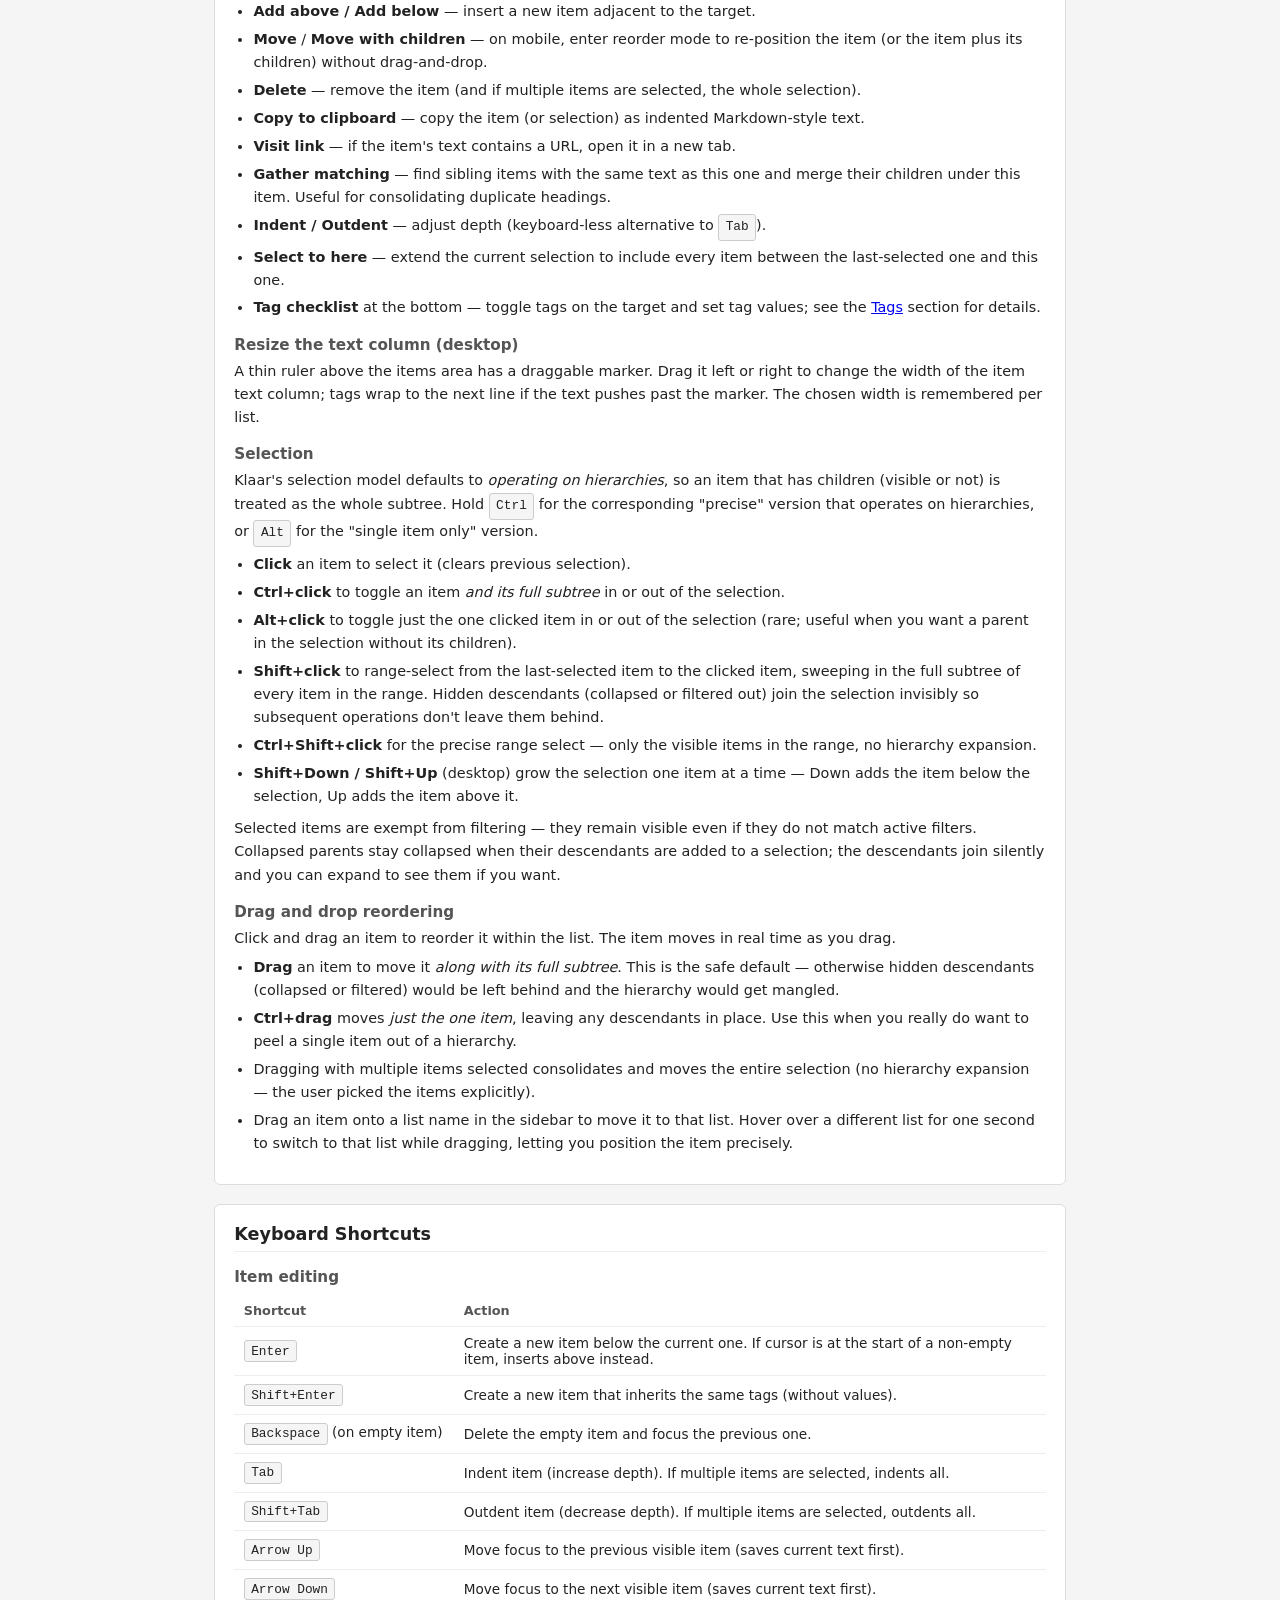
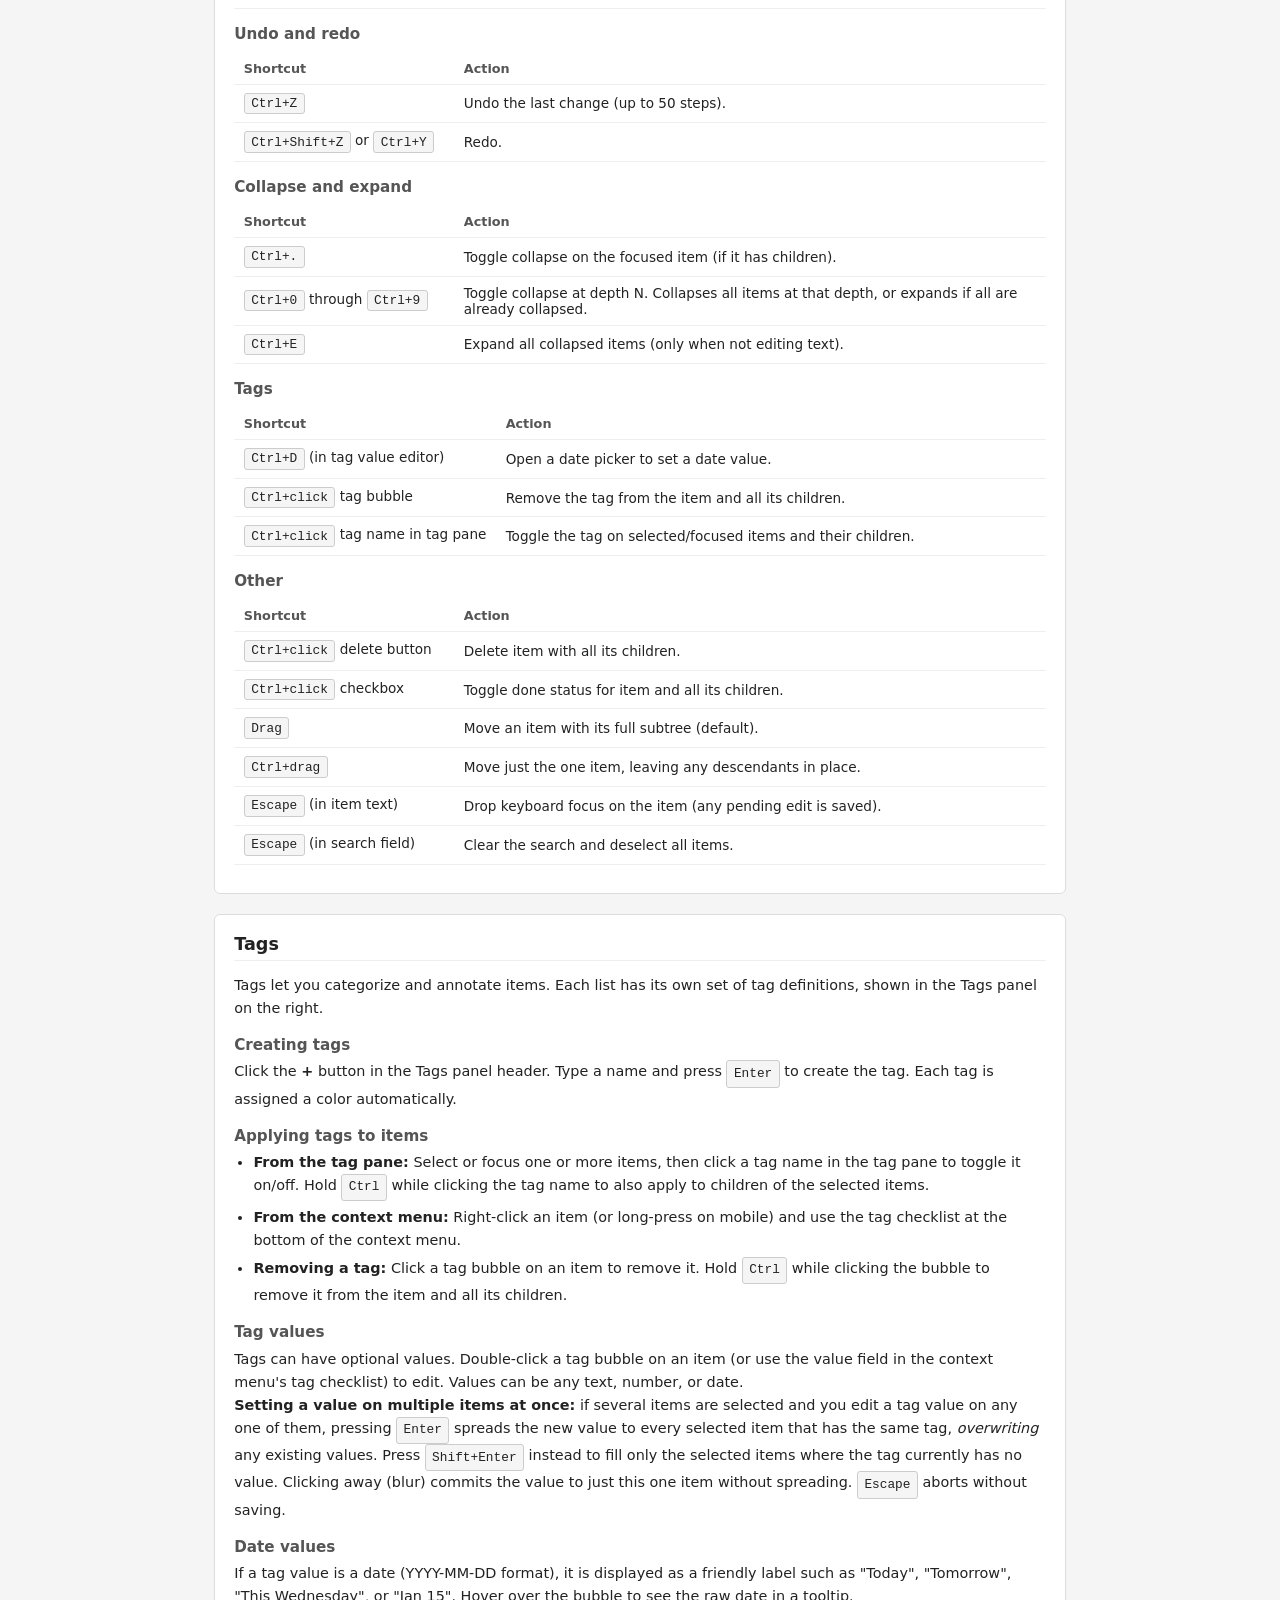
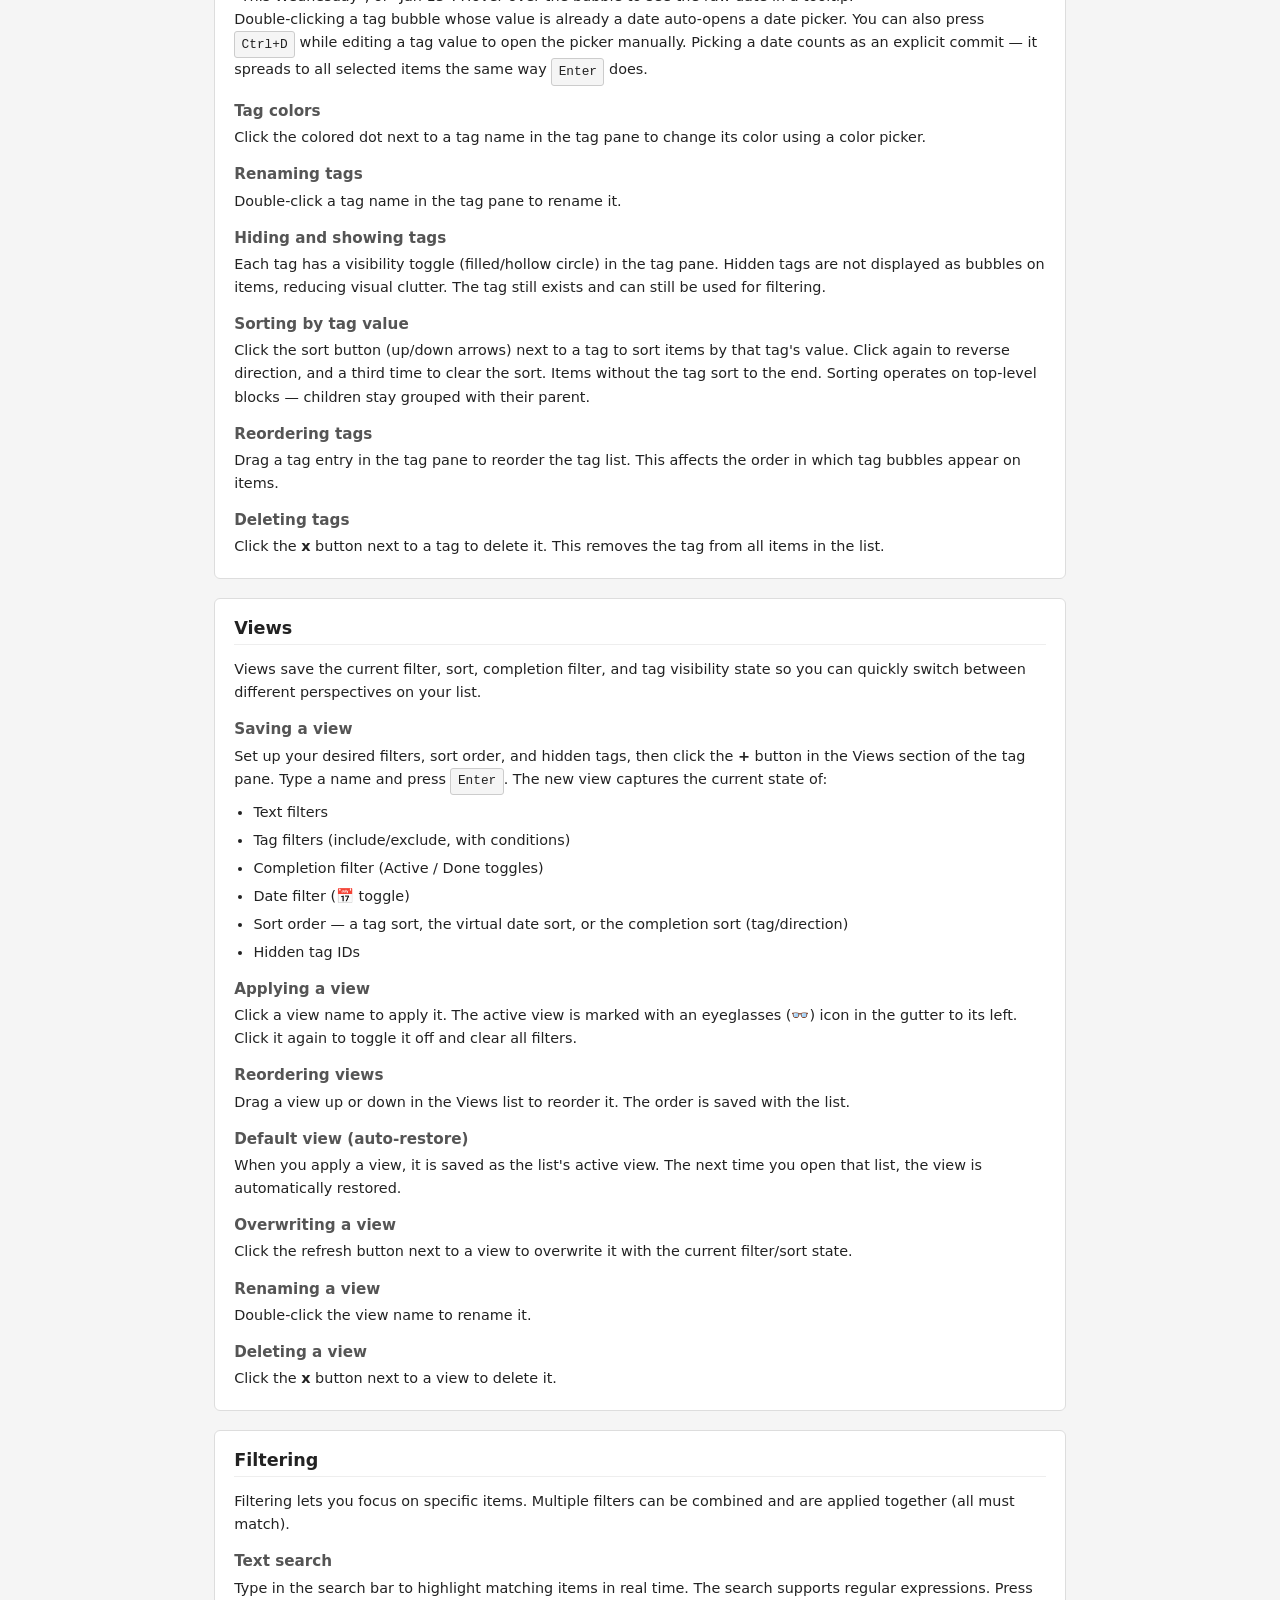
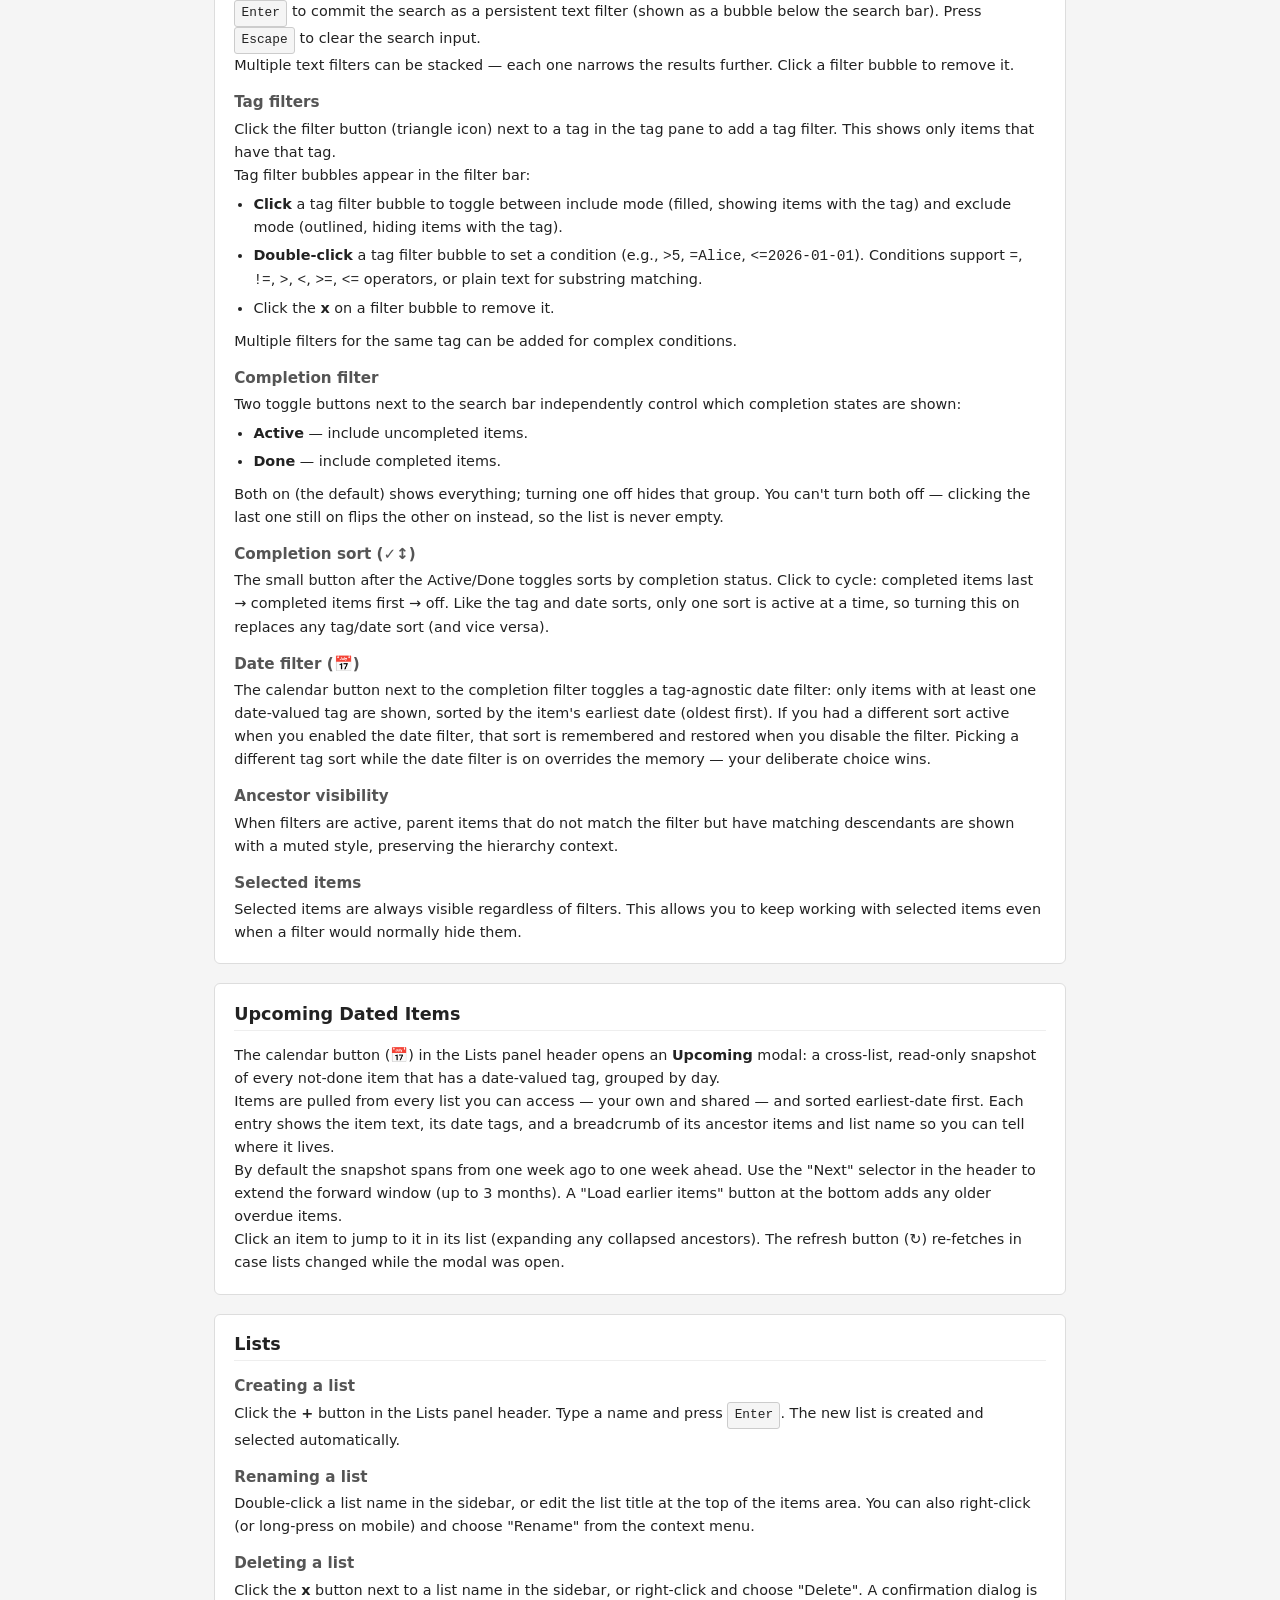
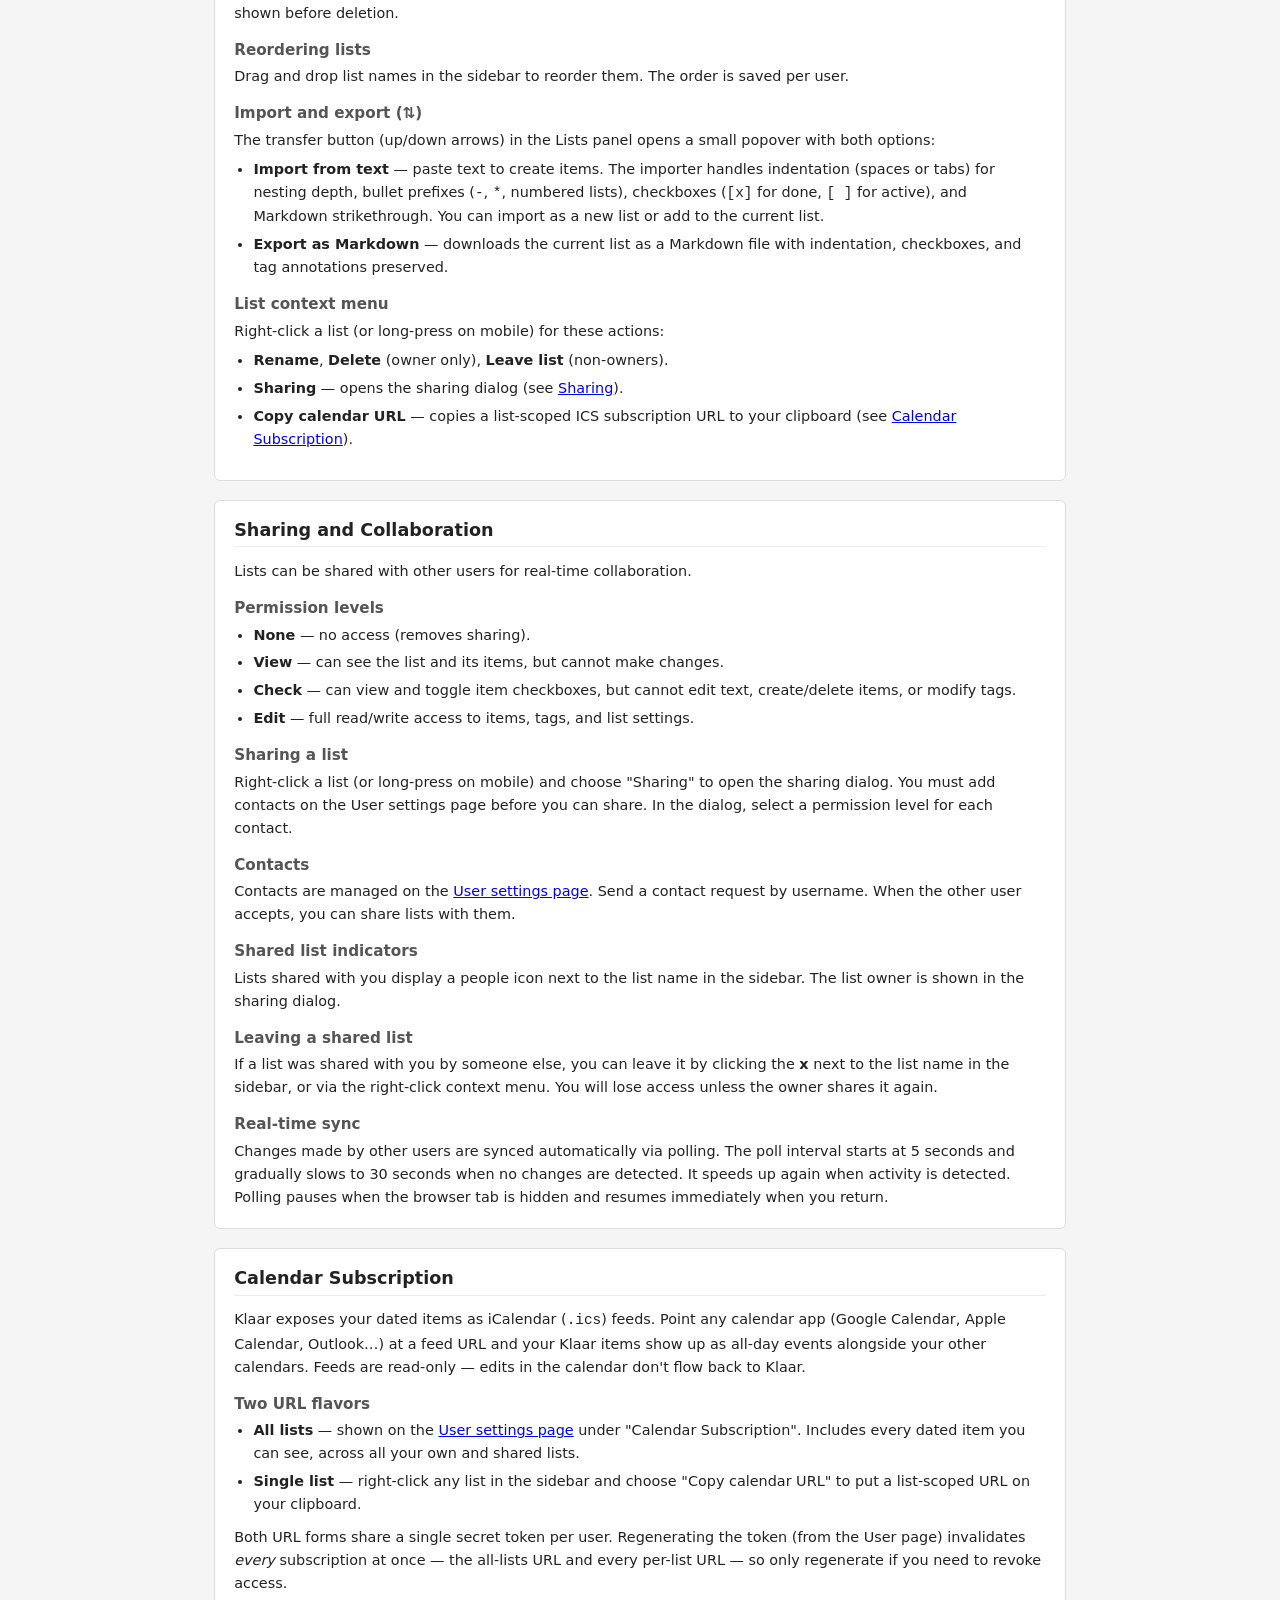
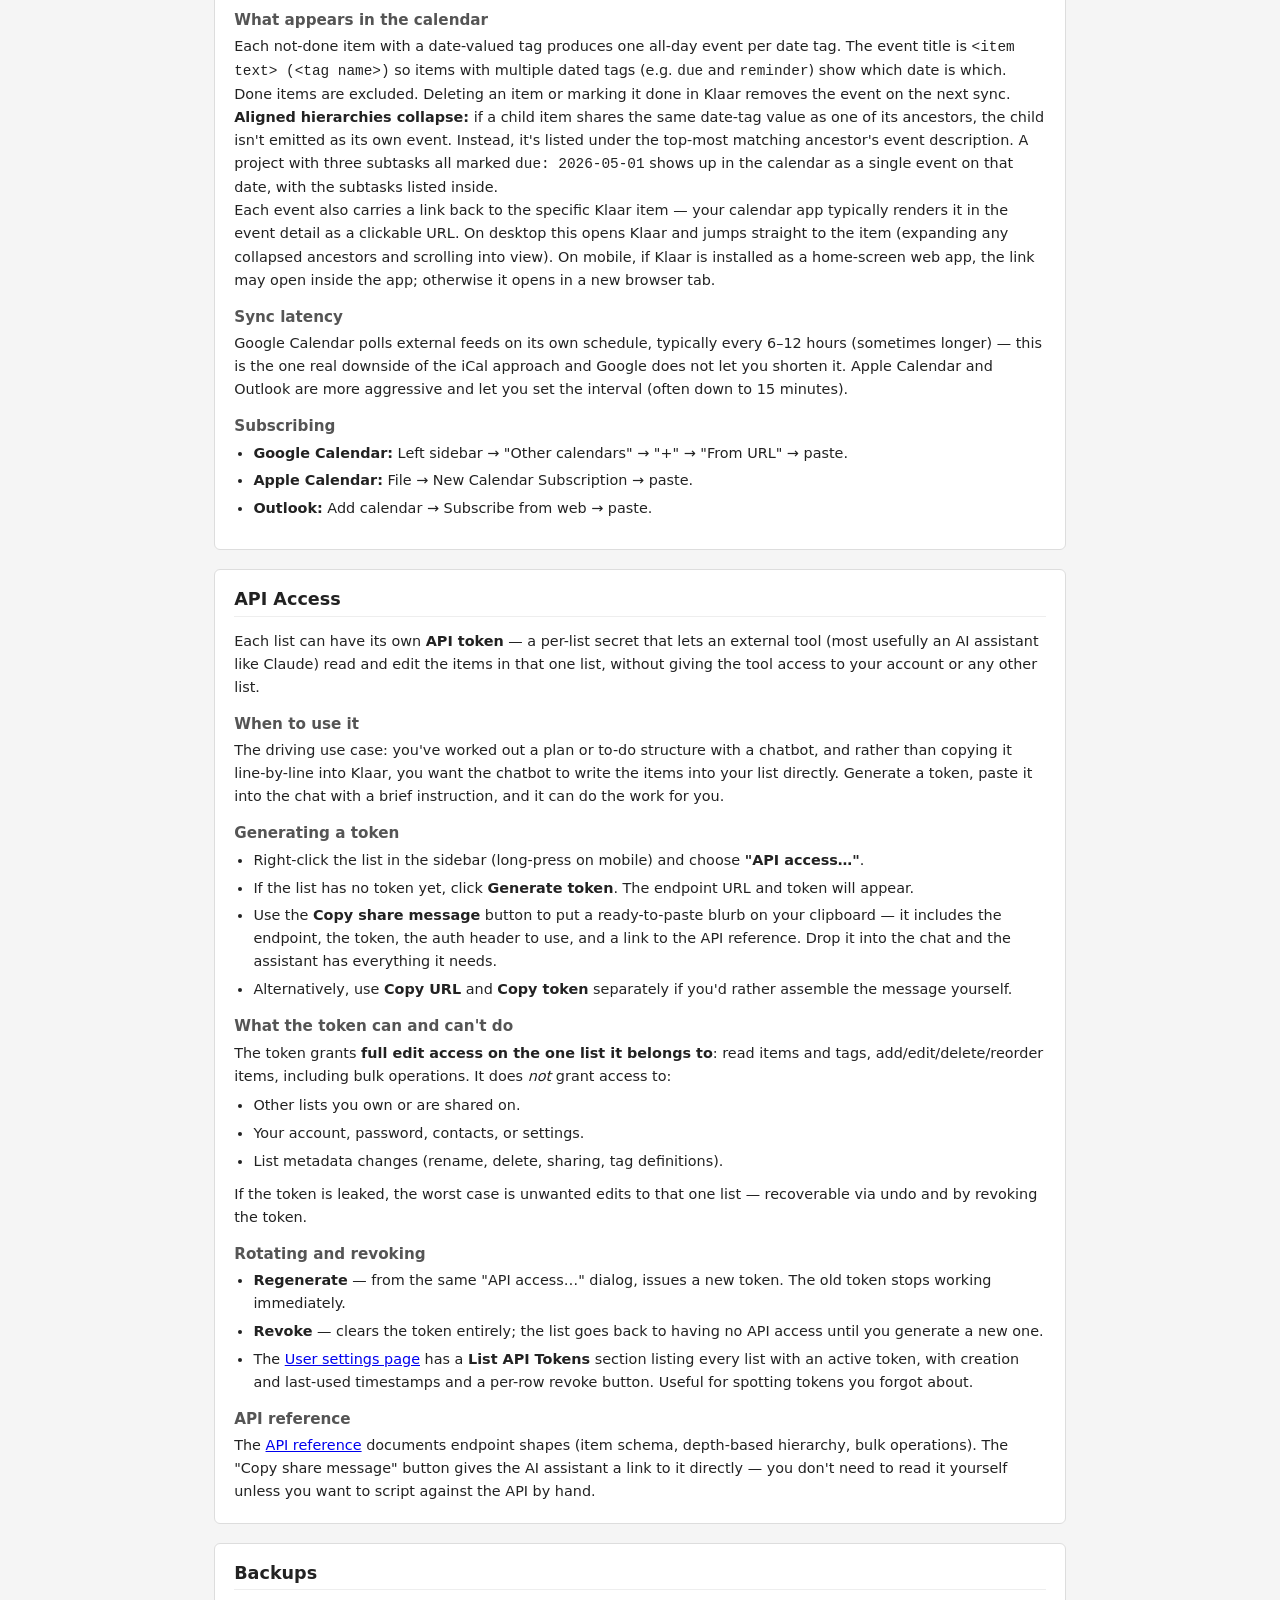
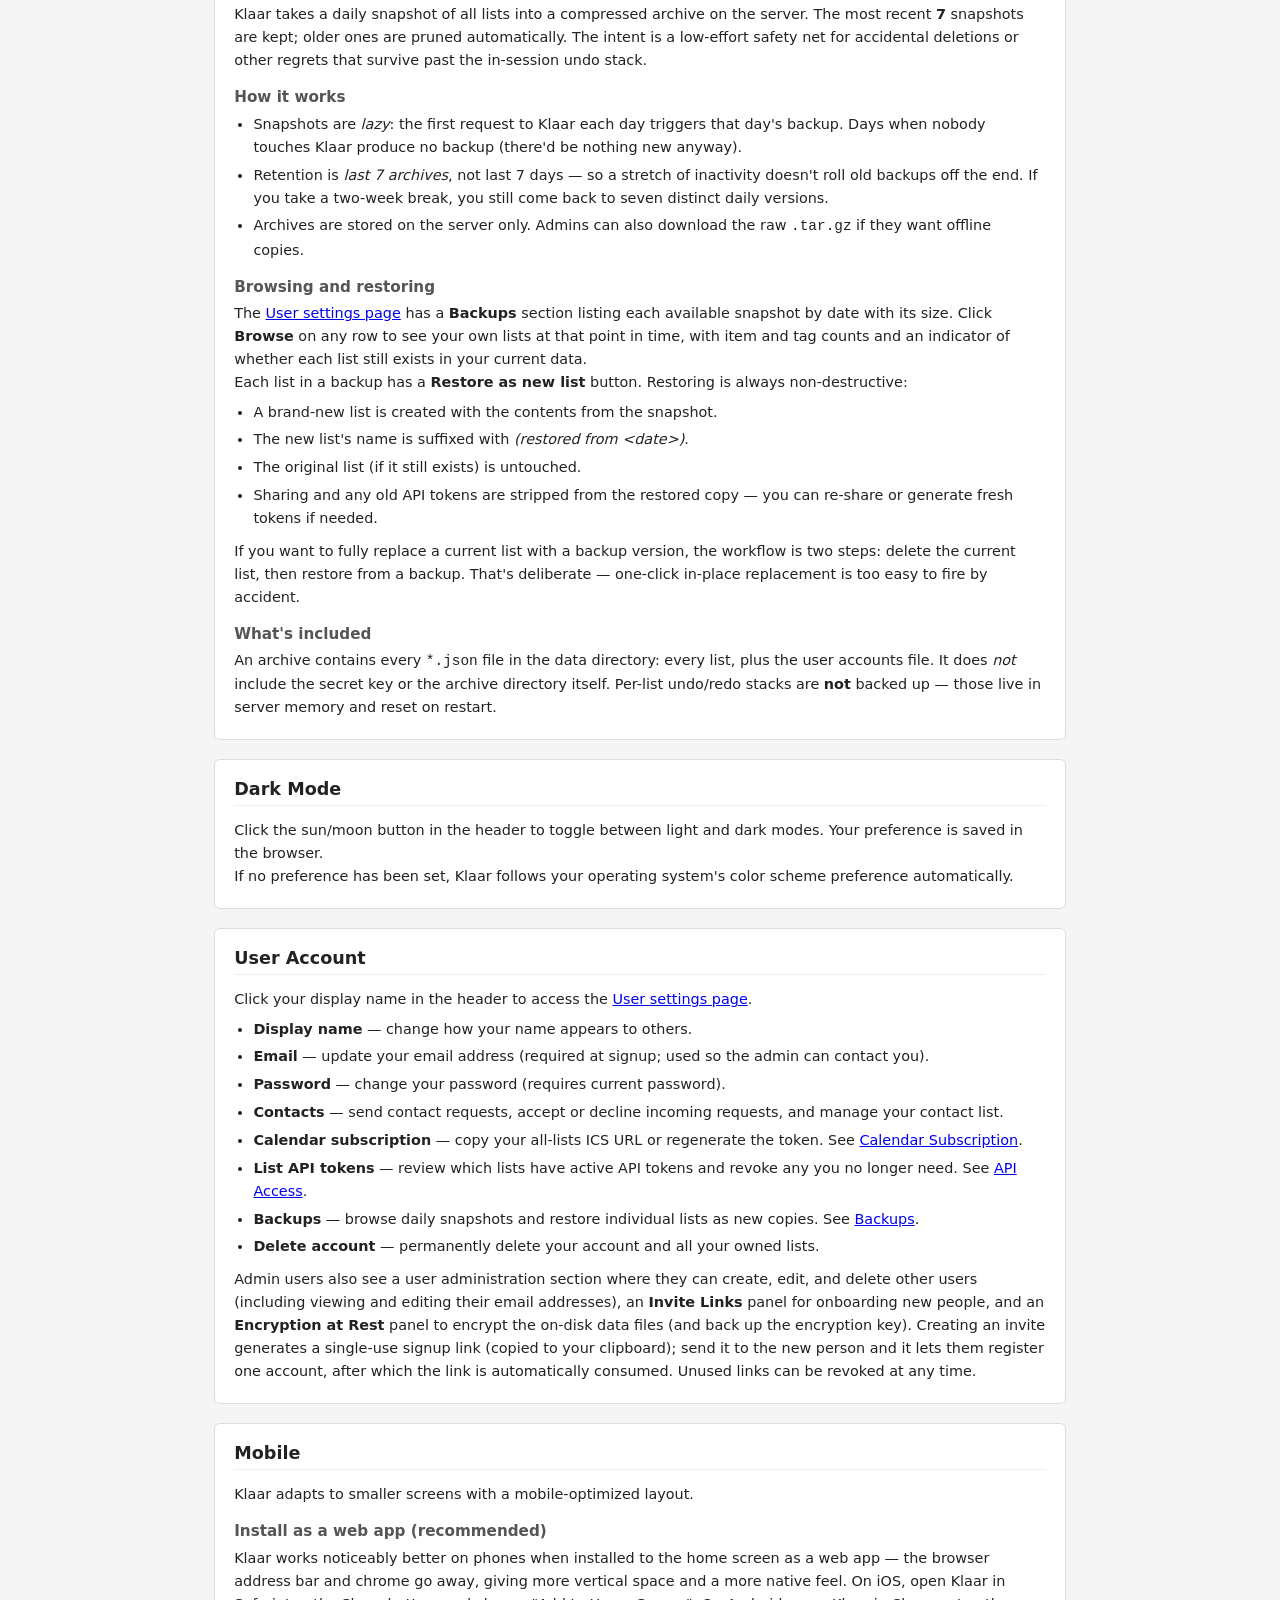
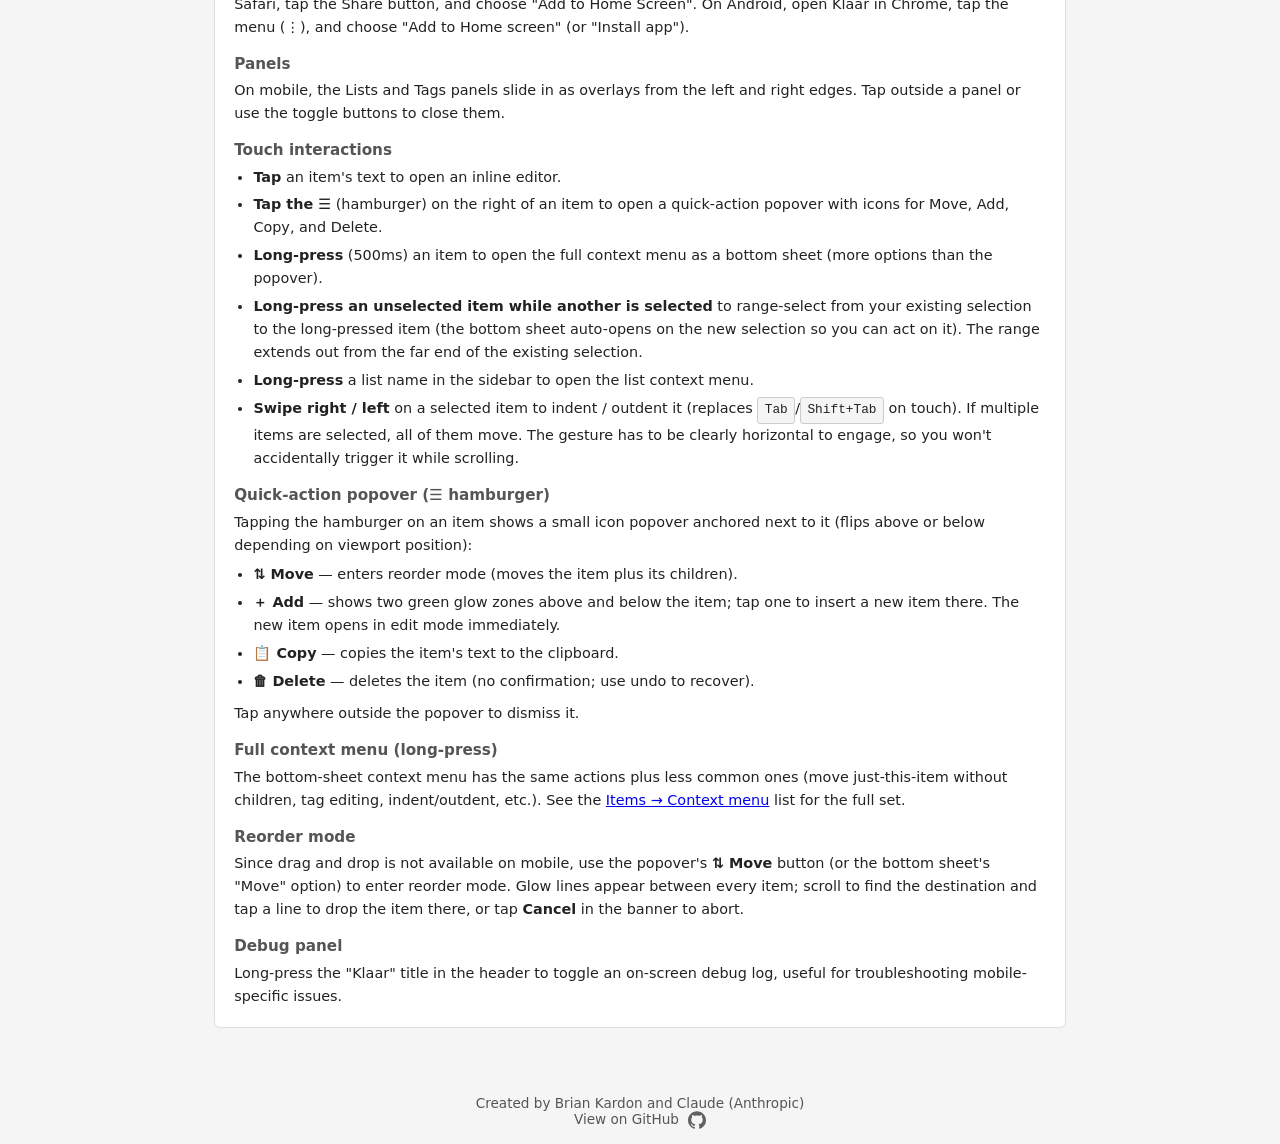
==== commit 0360df07: "Mobile item-manipulation: long-press extend + per-item popover (v0.19.0) Four related mobile UX impr" ====
--- a/static/help.html
+++ b/static/help.html
@@ -692,16 +692,28 @@
       <h3>Touch interactions</h3>
       <ul>
         <li><strong>Tap</strong> an item's text to open an inline editor.</li>
-        <li><strong>Long-press</strong> (500ms) an item to open the context menu as a bottom sheet.</li>
+        <li><strong>Tap the &#x2630;</strong> (hamburger) on the right of an item to open a quick-action popover with icons for Move, Add, Copy, and Delete.</li>
+        <li><strong>Long-press</strong> (500ms) an item to open the full context menu as a bottom sheet (more options than the popover).</li>
+        <li><strong>Long-press an unselected item while another is selected</strong> to range-select from your existing selection to the long-pressed item (the bottom sheet auto-opens on the new selection so you can act on it). The range extends out from the far end of the existing selection.</li>
         <li><strong>Long-press</strong> a list name in the sidebar to open the list context menu.</li>
         <li><strong>Swipe right / left</strong> on a selected item to indent / outdent it (replaces <kbd>Tab</kbd>/<kbd>Shift+Tab</kbd> on touch). If multiple items are selected, all of them move. The gesture has to be clearly horizontal to engage, so you won't accidentally trigger it while scrolling.</li>
       </ul>
 
-      <h3>Context menu</h3>
-      <p>On mobile, the context menu appears as a bottom sheet rather than a floating menu. See the <a href="#items">Items &rarr; Context menu</a> list for what's in it.</p>
+      <h3>Quick-action popover (&#x2630; hamburger)</h3>
+      <p>Tapping the hamburger on an item shows a small icon popover anchored next to it (flips above or below depending on viewport position):</p>
+      <ul>
+        <li><strong>&#x21C5; Move</strong> &mdash; enters reorder mode (moves the item plus its children).</li>
+        <li><strong>&#xFF0B; Add</strong> &mdash; shows two green glow zones above and below the item; tap one to insert a new item there. The new item opens in edit mode immediately.</li>
+        <li><strong>&#x1F4CB; Copy</strong> &mdash; copies the item's text to the clipboard.</li>
+        <li><strong>&#x1F5D1; Delete</strong> &mdash; deletes the item (no confirmation; use undo to recover).</li>
+      </ul>
+      <p>Tap anywhere outside the popover to dismiss it.</p>
+
+      <h3>Full context menu (long-press)</h3>
+      <p>The bottom-sheet context menu has the same actions plus less common ones (move just-this-item without children, tag editing, indent/outdent, etc.). See the <a href="#items">Items &rarr; Context menu</a> list for the full set.</p>
 
       <h3>Reorder mode</h3>
-      <p>Since drag and drop is not available on mobile, use the context menu's "Move" or "Move with children" option to enter reorder mode. A cursor line appears at the center of the screen. Scroll the list to position the cursor where you want the item, then tap "Place here" to confirm or "Cancel" to abort.</p>
+      <p>Since drag and drop is not available on mobile, use the popover's <strong>&#x21C5; Move</strong> button (or the bottom sheet's "Move" option) to enter reorder mode. Glow lines appear between every item; scroll to find the destination and tap a line to drop the item there, or tap <strong>Cancel</strong> in the banner to abort.</p>
 
       <h3>Debug panel</h3>
       <p>Long-press the "Klaar" title in the header to toggle an on-screen debug log, useful for troubleshooting mobile-specific issues.</p>
--- a/static/style.css
+++ b/static/style.css
@@ -1399,6 +1399,70 @@
   }
 }
 
+/* Mobile-only "add here" drop-zones (above/below a specific item) — same
+   visual as reorder zones to feel consistent. */
+.add-dropzone {
+  cursor: pointer;
+}
+.add-dropzone::after {
+  content: "";
+  position: absolute;
+  left: 16px;
+  right: 8px;
+  top: 50%;
+  height: 3px;
+  background: var(--accent-green, #2ecc71);
+  opacity: 0.85;
+  border-radius: 1px;
+  box-shadow: 0 0 6px var(--accent-green, #2ecc71);
+}
+
+/* Mobile hamburger button on each item row (replaces the "x" delete on mobile) */
+.item-menu-btn-anchor {
+  background: none;
+  border: none;
+  cursor: pointer;
+  padding: 4px 8px;
+  font-size: 1.1rem;
+  color: var(--text-secondary);
+  line-height: 1;
+  flex-shrink: 0;
+  margin-left: auto;
+}
+
+/* Floating per-item action popover */
+#item-menu {
+  position: fixed;
+  z-index: 1500;
+  display: flex;
+  flex-direction: column;
+  background: var(--bg-context-menu);
+  border: 1px solid var(--border-context-menu);
+  border-radius: 8px;
+  box-shadow: 0 4px 16px var(--shadow-modal, rgba(0,0,0,0.25));
+  padding: 4px;
+  gap: 2px;
+}
+
+.item-menu-btn {
+  background: none;
+  border: none;
+  cursor: pointer;
+  font-size: 1.35rem;
+  width: 44px;
+  height: 44px;
+  display: flex;
+  align-items: center;
+  justify-content: center;
+  border-radius: 6px;
+  color: var(--text-primary);
+  line-height: 1;
+}
+
+.item-menu-btn:active {
+  background: var(--bg-item-hover);
+}
+
 /* ---- Panel backdrop (mobile) ---- */
 
 #panel-backdrop {
